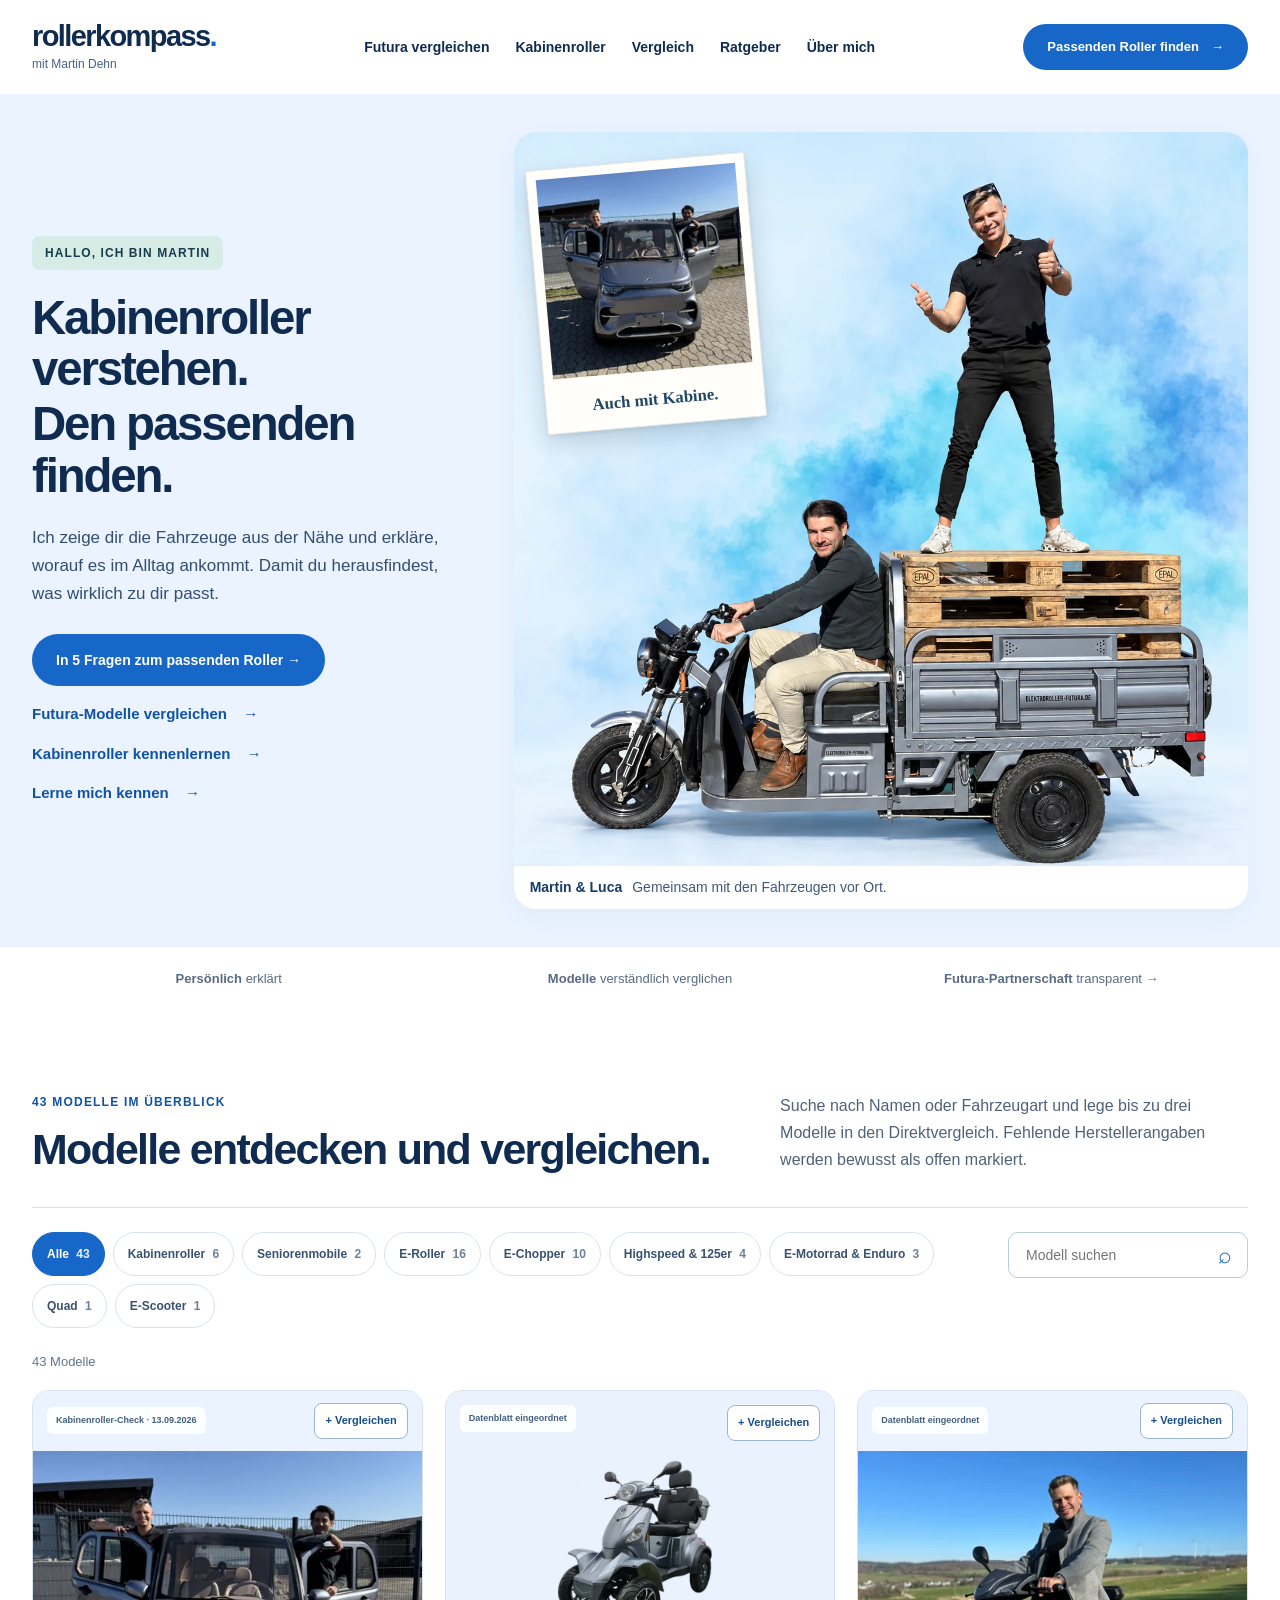
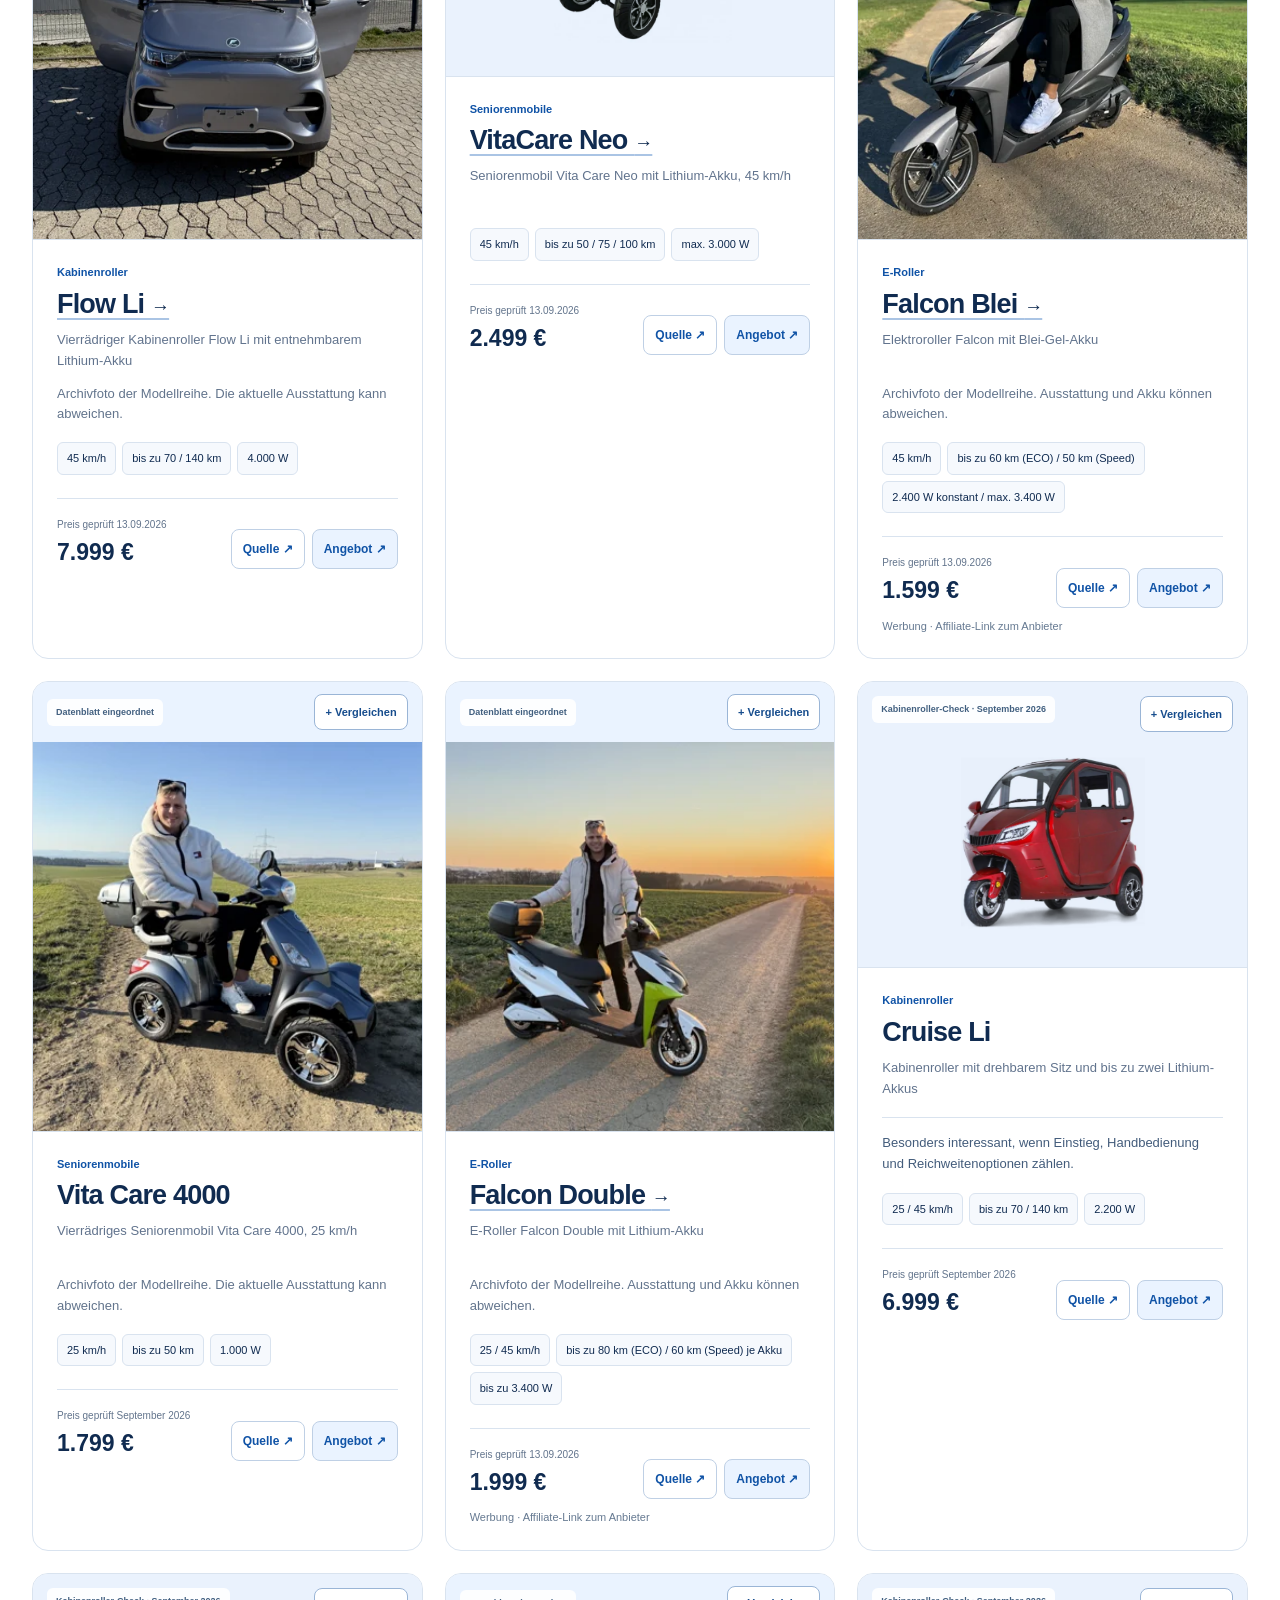
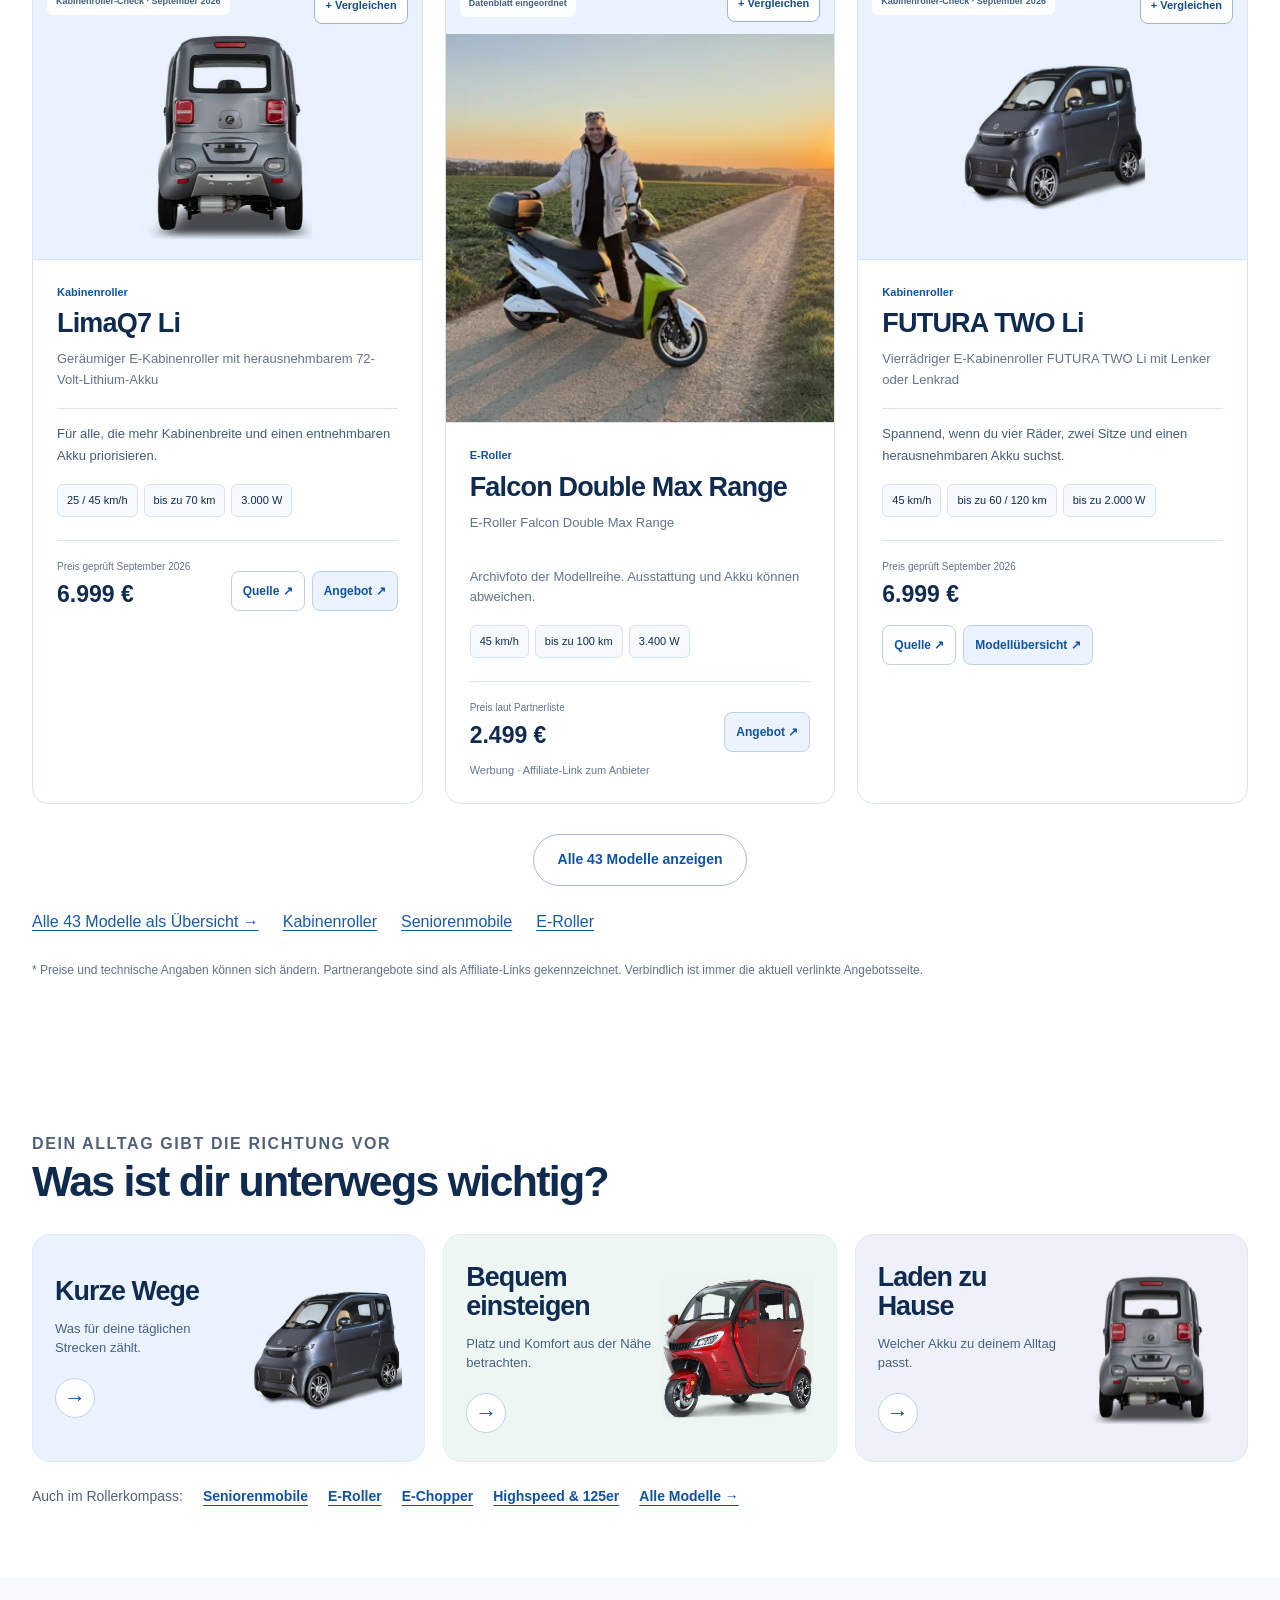
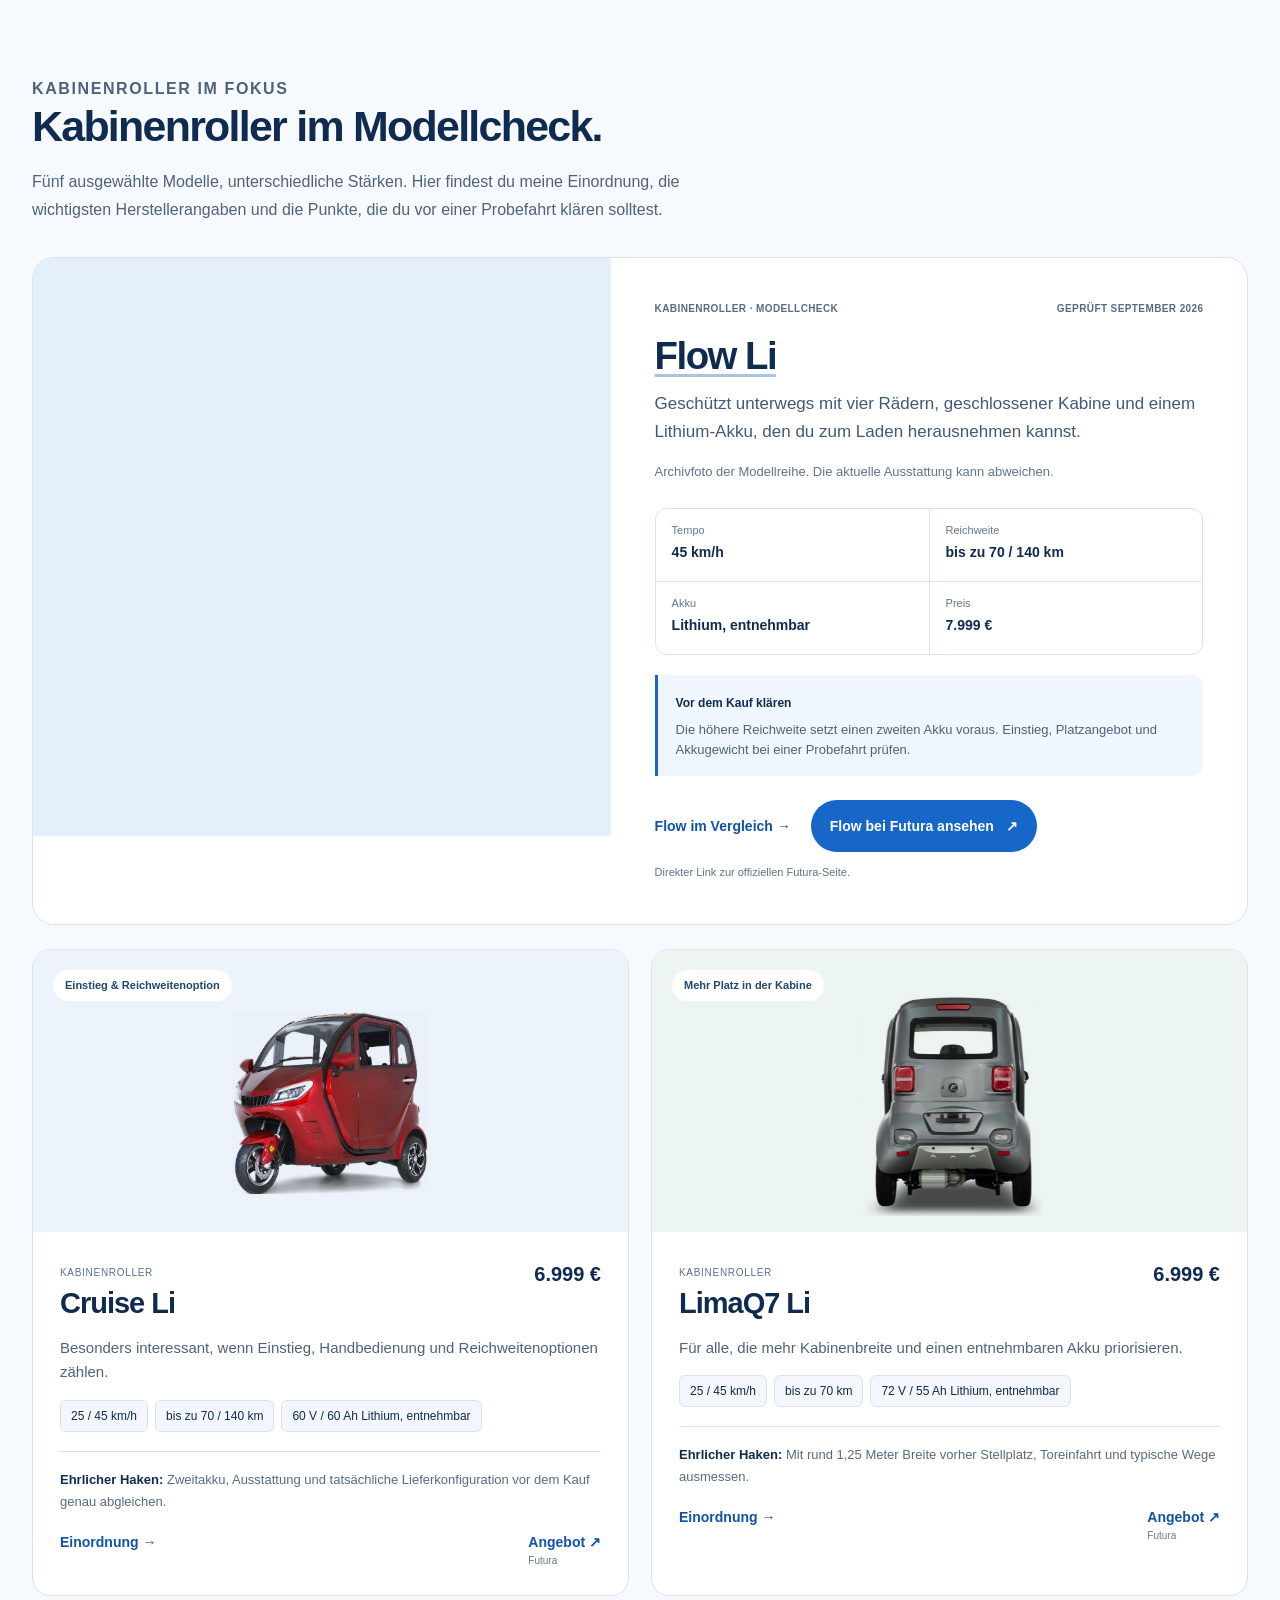
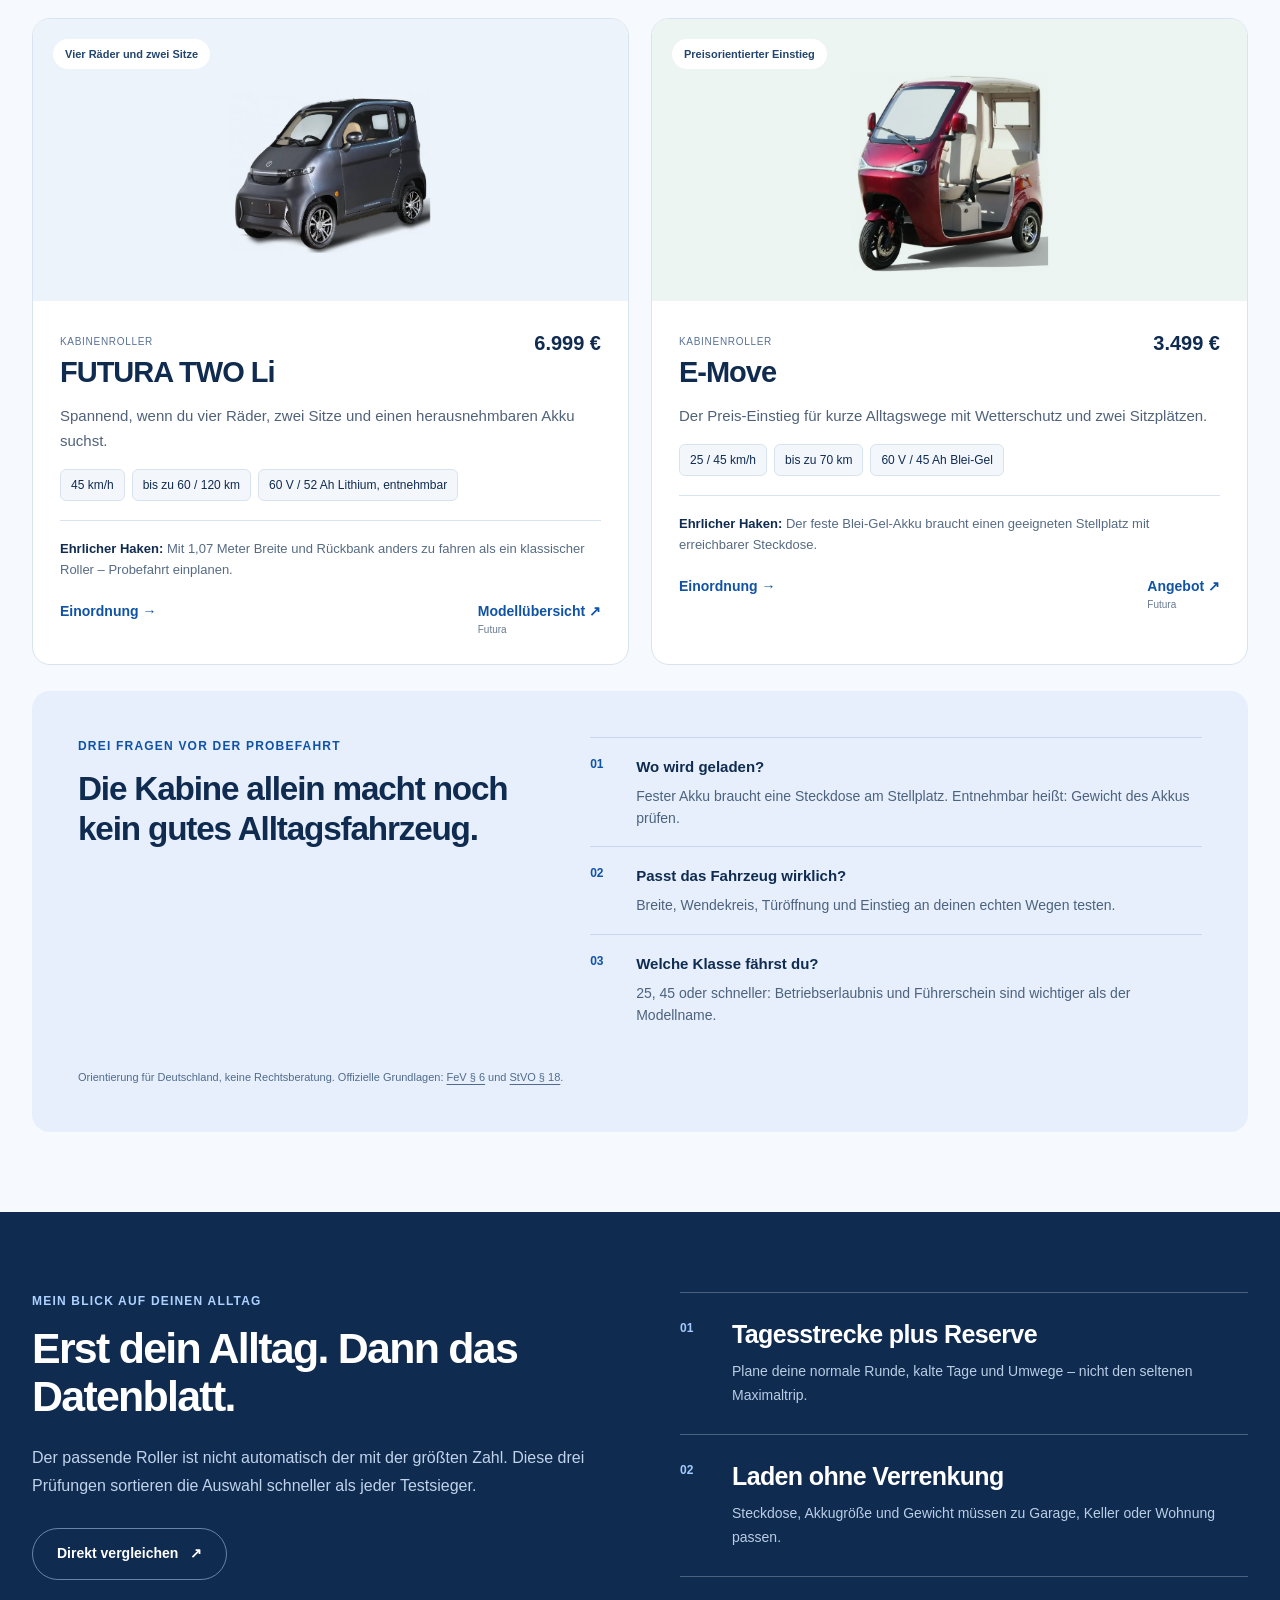
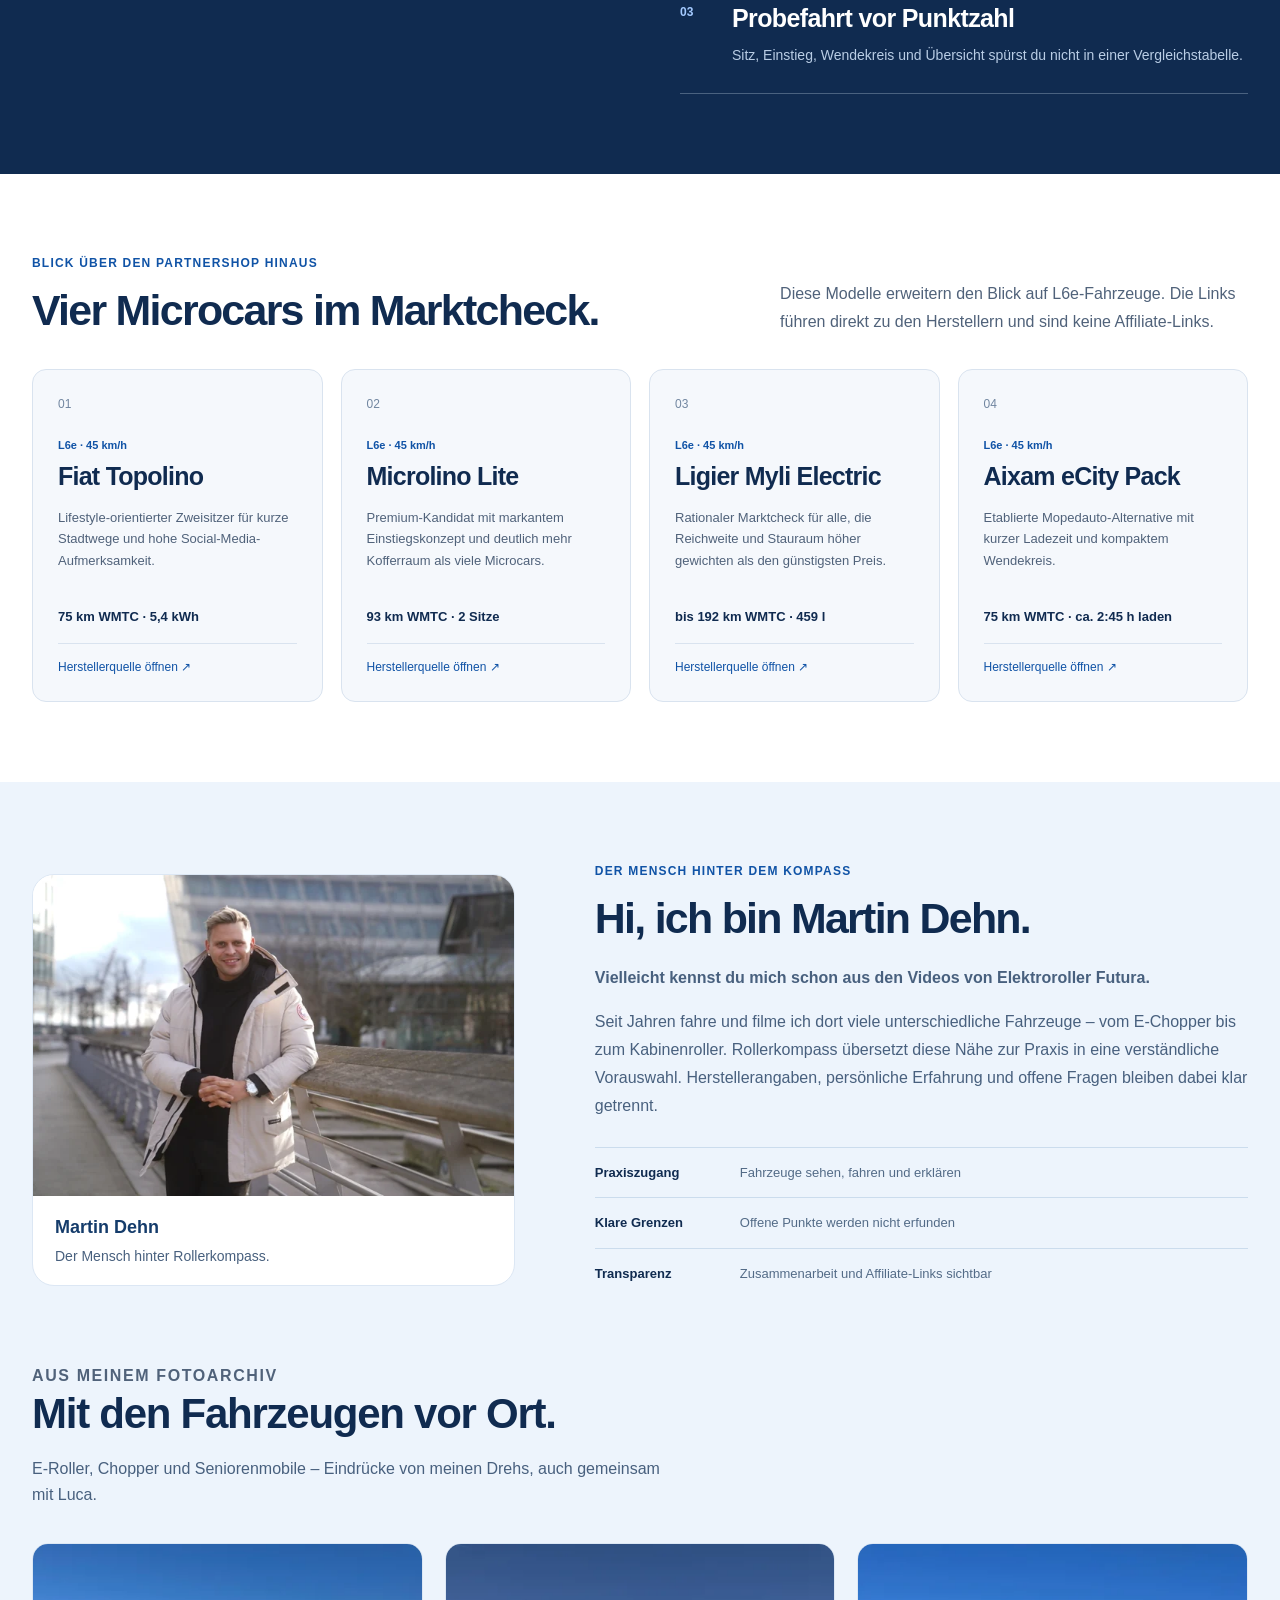
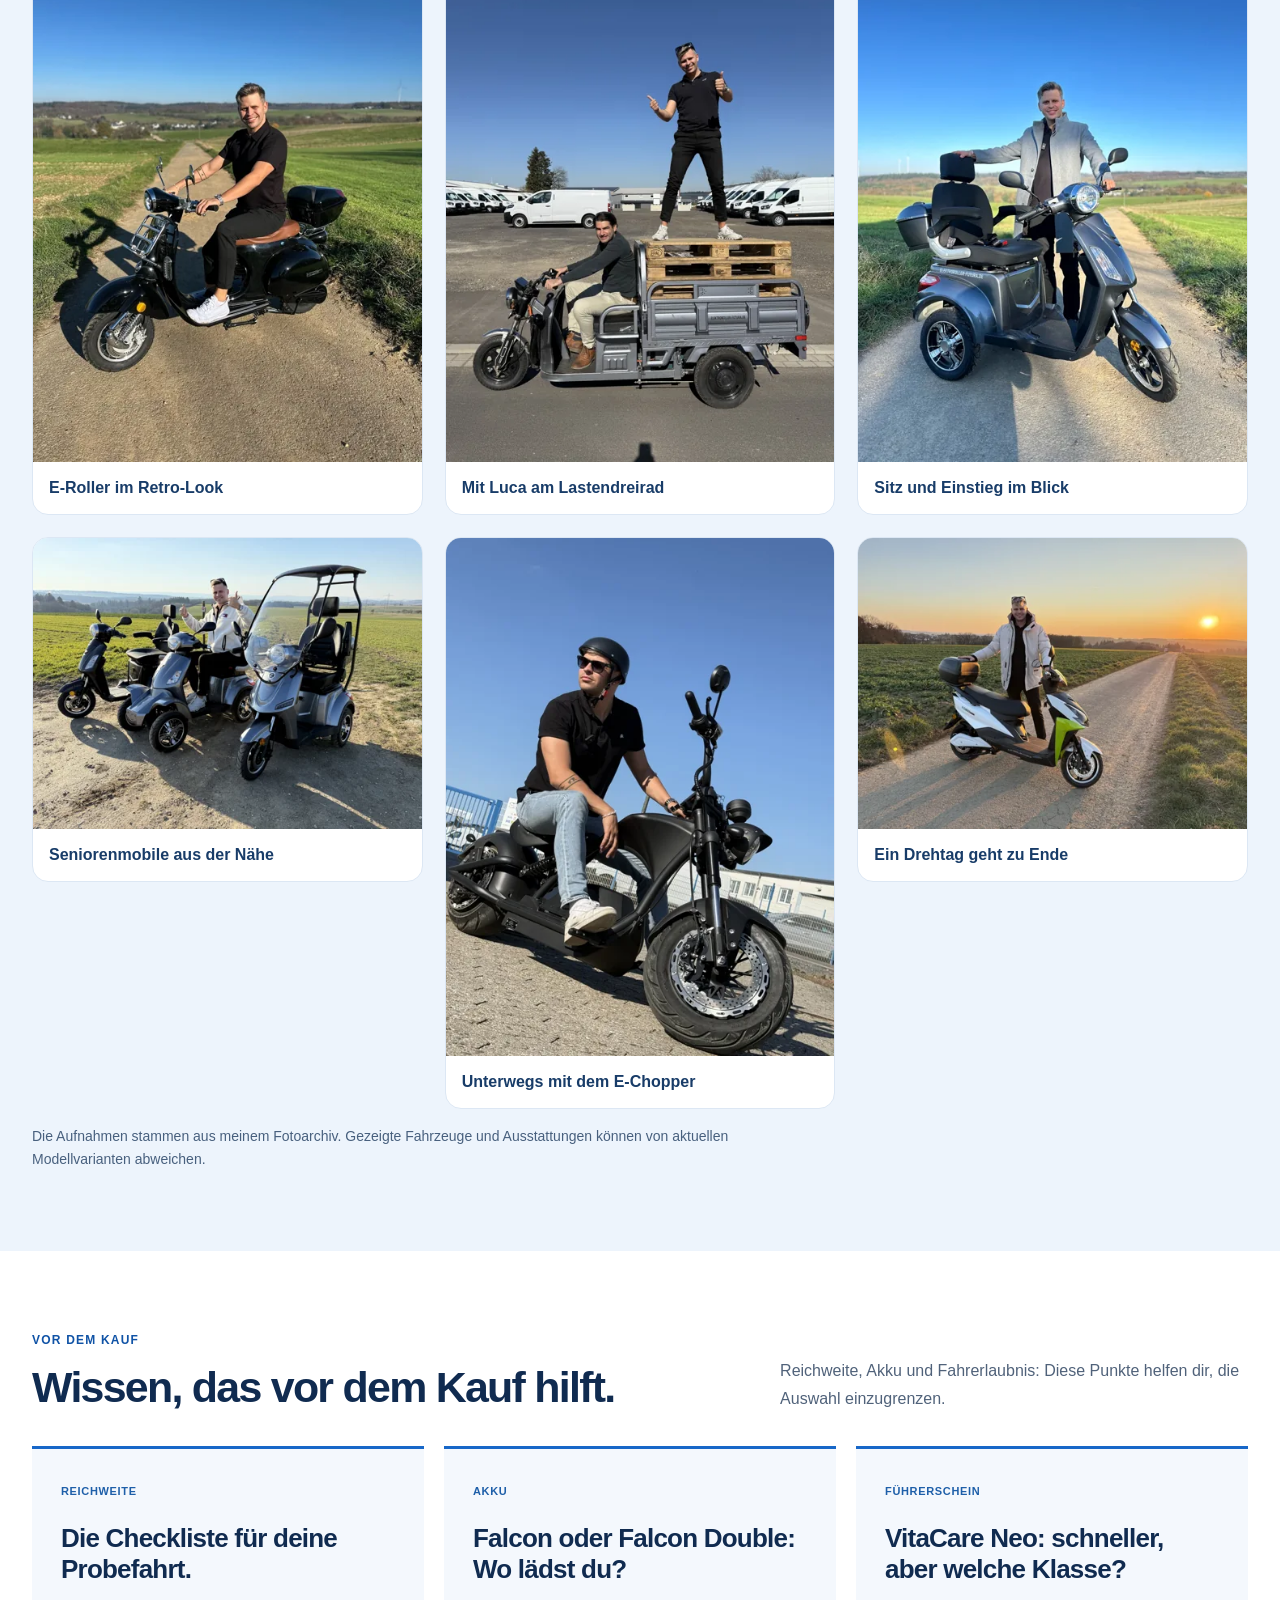
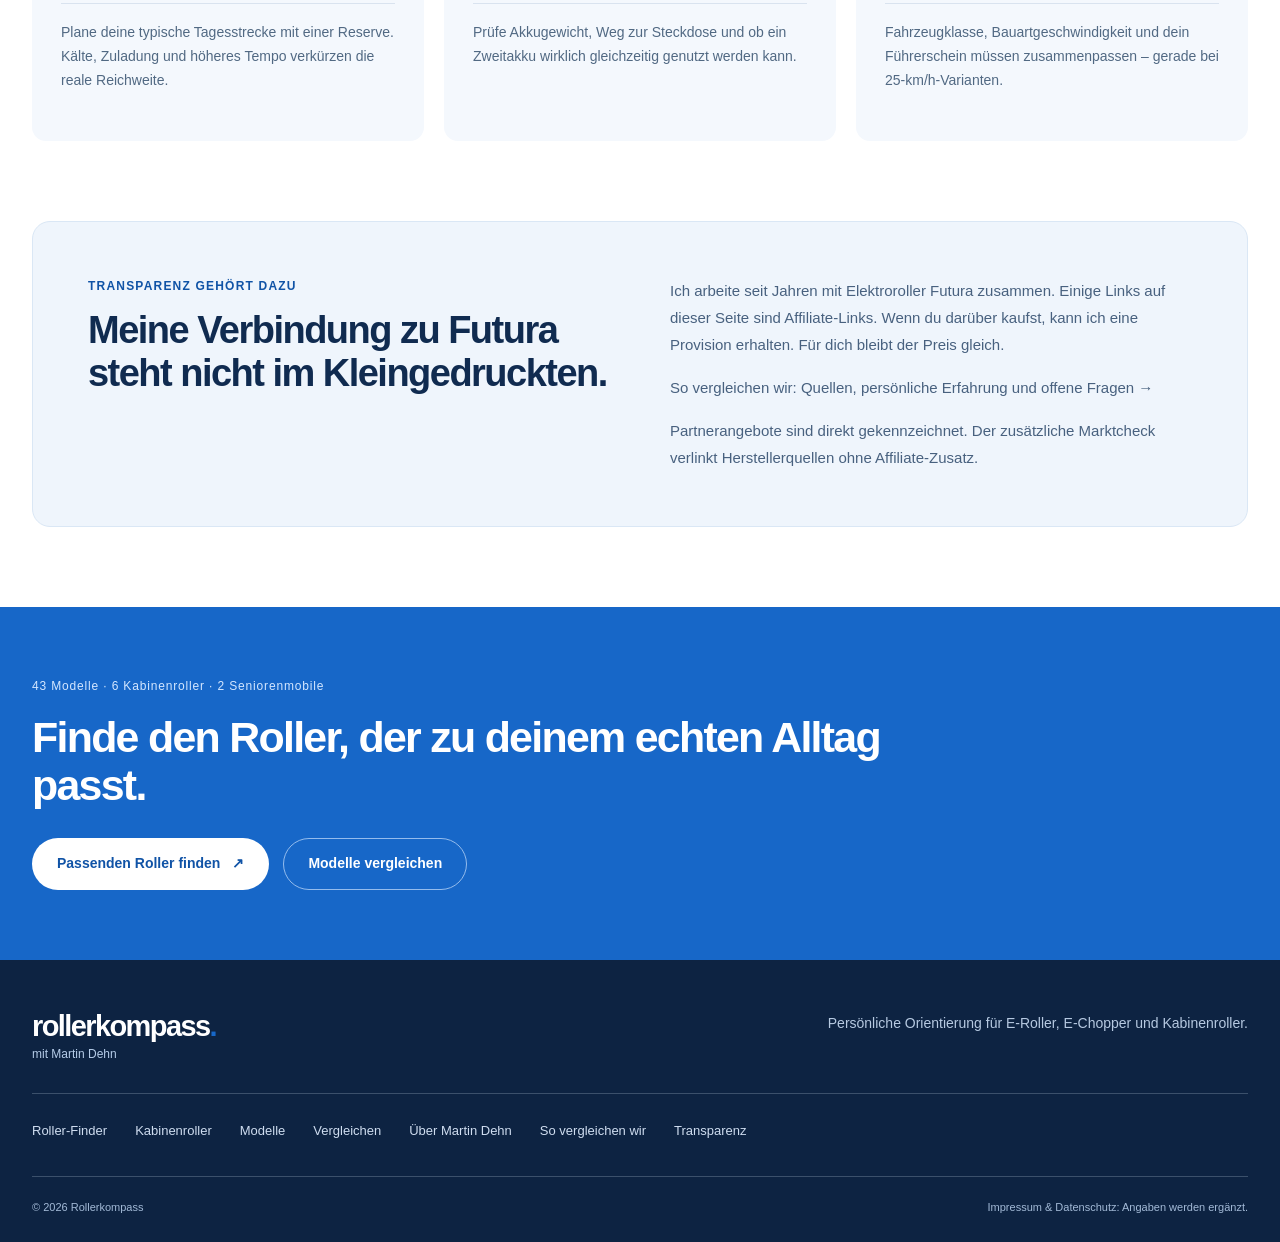
==== index.html @ f088e962 "Link Roller Finder in index.html" ====
<!doctype html>
<html lang="de">
<head>
  <meta charset="utf-8">
  <meta name="google-site-verification" content="rKGMPGAr-FdIEH6M90RZ-zCUoYi4YBMc-m0boxOntDI">
  <meta name="viewport" content="width=device-width, initial-scale=1">
  <title>Kabinenroller &amp; E-Roller vergleichen | Martin Dehn</title>
  <meta name="description" content="Kabinenroller, E-Roller und Seniorenmobile vergleichen: Flow, VitaCare Neo, Falcon und weitere Modelle. Mit Originalfotos und Kaufhilfen von Martin Dehn.">
  <meta name="robots" content="index,follow,max-image-preview:large,max-snippet:-1,max-video-preview:-1">
  <link rel="canonical" href="https://rollerkompass.de/">
  <meta property="og:type" content="website">
  <meta property="og:locale" content="de_DE">
  <meta property="og:site_name" content="Rollerkompass">
  <meta property="og:title" content="Kabinenroller &amp; E-Roller vergleichen | Martin Dehn">
  <meta property="og:description" content="43 E-Roller, E-Chopper, Kabinenroller und Seniorenmobile nach Reichweite, Akku, Führerschein und Preis vergleichen – ehrlich und transparent eingeordnet.">
  <meta property="og:url" content="https://rollerkompass.de/">
  <meta property="og:image" content="https://rollerkompass.de/assets/martin-luca-hero-blau-1254.webp">
  <meta property="og:image:width" content="1254">
  <meta property="og:image:height" content="1254">
  <meta property="og:image:alt" content="Martin steht auf der Ladefläche eines Lastendreirads, Luca sitzt am Lenker – vor blau-türkisem Hintergrund.">
  <meta name="twitter:card" content="summary_large_image">
  <meta name="twitter:title" content="Kabinenroller &amp; E-Roller vergleichen | Martin Dehn">
  <meta name="twitter:description" content="43 E-Roller, E-Chopper, Kabinenroller und Seniorenmobile nach Reichweite, Akku, Führerschein und Preis vergleichen.">
  <meta name="twitter:image" content="https://rollerkompass.de/assets/martin-luca-hero-blau-1254.webp">
  <link rel="stylesheet" href="styles.css?v=ui-20260916">
  <script type="application/ld+json">{"@context":"https://schema.org","@graph":[{"@type":"WebSite","@id":"https://rollerkompass.de/#website","name":"Rollerkompass","alternateName":"Rollerkompass mit Martin Dehn","url":"https://rollerkompass.de/","inLanguage":"de-DE","publisher":{"@id":"https://rollerkompass.de/#organization"}},{"@type":"Organization","@id":"https://rollerkompass.de/#organization","name":"Rollerkompass","url":"https://rollerkompass.de/","founder":{"@id":"https://rollerkompass.de/ueber-martin-dehn/#person"}},{"@type":"Person","@id":"https://rollerkompass.de/ueber-martin-dehn/#person","name":"Martin Dehn","url":"https://rollerkompass.de/ueber-martin-dehn/","image":"https://rollerkompass.de/assets/martin-portrait-1280.webp","sameAs":["https://martindehn.de/"]},{"@type":"WebPage","@id":"https://rollerkompass.de/#page","url":"https://rollerkompass.de/","name":"Kabinenroller und E-Roller vergleichen","primaryImageOfPage":"https://rollerkompass.de/assets/martin-luca-hero-blau-1254.webp","isPartOf":{"@id":"https://rollerkompass.de/#website"},"dateModified":"2026-09-13","inLanguage":"de-DE"}]}</script>
</head>
<body>
<a class="skip-link" href="#inhalt">Zum Inhalt springen</a>
<main id="inhalt">
<header class="hero" id="start">
<nav class="nav shell" aria-label="Hauptnavigation">
<a class="brand" href="#start" aria-label="Rollerkompass Startseite"><span class="brand-word">rollerkompass<span>.</span></span><small>mit Martin Dehn</small></a>
<div class="nav-links"><a href="/elektroroller-futura/">Futura vergleichen</a><a href="/kabinenroller/">Kabinenroller</a><a href="/modelle/">Vergleich</a><a href="/ratgeber/probefahrt-checkliste/">Ratgeber</a><a href="/ueber-martin-dehn/">Über mich</a>
</div>
<a class="nav-cta" href="/roller-finder/">Passenden Roller finden <span aria-hidden="true">→</span></a>
<details class="mobile-nav"><summary>Menü <span aria-hidden="true">☰</span></summary>
<div><a href="/roller-finder/">Passenden Roller finden</a><a href="/elektroroller-futura/">Futura vergleichen</a><a href="/kabinenroller/">Kabinenroller</a><a href="/seniorenmobile/">Seniorenmobile</a><a href="/e-roller/">E-Roller</a><a href="/modelle/">Modelle vergleichen</a><a href="/ratgeber/probefahrt-checkliste/">Ratgeber</a><a href="/ueber-martin-dehn/">Über mich</a><a href="/so-vergleichen-wir/">Transparenz</a>
</div></details>
</nav>
<div class="hero-surface">
<div class="hero-grid shell">
<div class="hero-copy">
<p class="hello-label">Hallo, ich bin Martin</p>
<h1>Kabinenroller verstehen.<span>Den passenden finden.</span></h1>
<p class="hero-intro">Ich zeige dir die Fahrzeuge aus der Nähe und erkläre, worauf es im Alltag ankommt. Damit du herausfindest, was wirklich zu dir passt.</p>
<div class="hero-actions"><a class="button button-primary" href="/roller-finder/">In 5 Fragen zum passenden Roller →</a><a class="hero-about" href="/elektroroller-futura/">Futura-Modelle vergleichen <span aria-hidden="true">→</span></a><a class="hero-about" href="#kabinenroller">Kabinenroller kennenlernen <span aria-hidden="true">→</span></a><a class="hero-about" href="#martin">Lerne mich kennen <span aria-hidden="true">→</span></a>
</div>
</div>
<figure class="hero-photo">
<div class="hero-photo-stage">
<img class="hero-photo-main" src="assets/martin-luca-hero-blau-1254.webp" srcset="assets/martin-luca-hero-blau-720.webp 720w, assets/martin-luca-hero-blau-1254.webp 1254w" sizes="(max-width: 900px) calc(100vw - 40px), 58vw" width="1254" height="1254" fetchpriority="high" alt="Martin auf der Ladefläche und Luca am Lenker eines Lastendreirads, vor einem gestalteten blau-türkisen Hintergrund.">
<figure class="hero-photo-inset">
<img src="assets/martin-luca-kabinenroller-480.webp" srcset="assets/martin-luca-kabinenroller-240.webp 240w, assets/martin-luca-kabinenroller-480.webp 480w, assets/martin-luca-kabinenroller-720.webp 720w" sizes="(max-width: 540px) 29vw, (max-width: 900px) 28vw, 225px" width="720" height="960" decoding="async" alt="Martin und Luca an den geöffneten Türen eines silbernen Futura-Kabinenrollers.">
<figcaption>Auch mit Kabine.</figcaption>
</figure>
</div>
<figcaption><strong>Martin &amp; Luca</strong><span>Gemeinsam mit den Fahrzeugen vor Ort.</span></figcaption>
</figure>
</div>
</div>
<div class="trust-strip shell" aria-label="So arbeitet Rollerkompass"><span><strong>Persönlich</strong> erklärt</span><span><strong>Modelle</strong> verständlich verglichen</span><a href="#transparenz"><strong>Futura-Partnerschaft</strong> transparent →</a>
</div>
</header>
<section class="section models-section" id="modelle">
<div class="shell">
<div class="section-heading split-heading models-heading">
<div>
<p class="eyebrow">43 MODELLE IM ÜBERBLICK</p>
<h2>Modelle entdecken und vergleichen.</h2>
</div>
<p>Suche nach Namen oder Fahrzeugart und lege bis zu drei Modelle in den Direktvergleich. Fehlende Herstellerangaben werden bewusst als offen markiert.</p>
</div>
<div class="explorer">
      <div class="explorer-toolbar">
        <div class="category-tabs" aria-label="Modelle nach Kategorie filtern">
          <button class="category-tab active" data-category="Alle" aria-pressed="true" type="button">Alle <span>43</span></button><button class="category-tab" data-category="Kabinenroller" aria-pressed="false" type="button">Kabinenroller <span>6</span></button><button class="category-tab" data-category="Seniorenmobile" aria-pressed="false" type="button">Seniorenmobile <span>2</span></button><button class="category-tab" data-category="E-Roller" aria-pressed="false" type="button">E-Roller <span>16</span></button><button class="category-tab" data-category="E-Chopper" aria-pressed="false" type="button">E-Chopper <span>10</span></button><button class="category-tab" data-category="Highspeed &amp; 125er" aria-pressed="false" type="button">Highspeed &amp; 125er <span>4</span></button><button class="category-tab" data-category="E-Motorrad &amp; Enduro" aria-pressed="false" type="button">E-Motorrad &amp; Enduro <span>3</span></button><button class="category-tab" data-category="Quad" aria-pressed="false" type="button">Quad <span>1</span></button><button class="category-tab" data-category="E-Scooter" aria-pressed="false" type="button">E-Scooter <span>1</span></button>
        </div>
        <label class="model-search">
          <span class="sr-only">Modelle durchsuchen</span>
          <input placeholder="Modell suchen" type="search" value="">
          <span aria-hidden="true">⌕</span>
        </label>
      </div>
      <p class="explorer-result" role="status" aria-live="polite">43 Modelle</p>
      <div class="product-grid">
      <article class="product-card" id="modell-flow-li">
        <div class="product-visual accent-cabin product-visual-personal">
          <div class="product-badges">
            <span>Kabinenroller-Check · 13.09.2026</span>
            <button aria-pressed="false" class="compare-toggle" data-compare="flow-li" type="button">
              + Vergleichen
            </button>
          </div>
          <img class="product-personal-image" alt="Martin und Luca an den geöffneten Türen eines silbernen Flow-Kabinenrollers." loading="lazy" decoding="async" src="/assets/produkt-flow-960.webp" srcset="/assets/produkt-flow-480.webp 480w, /assets/produkt-flow-960.webp 960w" sizes="(max-width: 560px) calc(100vw - 32px), (max-width: 620px) calc(100vw - 40px), (max-width: 900px) calc((100vw - 62px) / 2), (max-width: 1100px) calc((100vw - 86px) / 2), 425px" width="4284" height="5712">
        </div>
        <div class="product-body">
          <p class="product-category">Kabinenroller</p>
          <h3><a class="model-detail-link" href="/kabinenroller/flow-li/">Flow Li <span aria-hidden="true">→</span></a></h3>
          <p class="product-fullname">Vierrädriger Kabinenroller Flow Li mit entnehmbarem Lithium-Akku</p>
          <p class="product-photo-note">Archivfoto der Modellreihe. Die aktuelle Ausstattung kann abweichen.</p>


          <div class="quick-specs"><span>45 km/h</span><span>bis zu 70 / 140 km</span><span>4.000 W</span></div>
          <div class="product-footer">
            <div>
              <small>Preis geprüft 13.09.2026</small>
              <strong>7.999 €</strong>
            </div>
            <div class="product-actions">
              <a data-rk-model="flow-li" data-rk-kind="source" class="round-action" href="https://elektroroller-futura.de/shop/elektromobilitaet-fuer-senioren/elektro-kabinenroller-flow" target="_blank" rel="noopener noreferrer">Quelle ↗</a>
              <a data-rk-model="flow-li" data-rk-kind="offer" class="round-action round-action-dark" href="https://elektroroller-futura.de/shop/elektromobilitaet-fuer-senioren/elektro-kabinenroller-flow" target="_blank" rel="noopener noreferrer" aria-label="Angebot für Flow Li bei Futura ansehen">Angebot ↗</a>
            </div>
          </div>

        </div>
      </article>
      <article class="product-card" id="modell-vita-care-neo">
        <div class="product-visual accent-blue">
          <div class="product-badges">
            <span>Datenblatt eingeordnet</span>
            <button aria-pressed="false" class="compare-toggle" data-compare="vita-care-neo" type="button">
              + Vergleichen
            </button>
          </div>
          <img alt="VitaCare Neo – Herstellerfoto" loading="lazy" decoding="async" src="/assets/futura-vitacare-neo-960.webp" srcset="/assets/futura-vitacare-neo-480.webp 480w, /assets/futura-vitacare-neo-960.webp 960w" sizes="(max-width: 620px) calc(100vw - 72px), 385px" width="960" height="1097">
        </div>
        <div class="product-body">
          <p class="product-category">Seniorenmobile</p>
          <h3><a class="model-detail-link" href="/seniorenmobile/vita-care-neo/">VitaCare Neo <span aria-hidden="true">→</span></a></h3>
          <p class="product-fullname">Seniorenmobil Vita Care Neo mit Lithium-Akku, 45 km/h</p>



          <div class="quick-specs"><span>45 km/h</span><span>bis zu 50 / 75 / 100 km</span><span>max. 3.000 W</span></div>
          <div class="product-footer">
            <div>
              <small>Preis geprüft 13.09.2026</small>
              <strong>2.499 €</strong>
            </div>
            <div class="product-actions">
              <a data-rk-model="vita-care-neo" data-rk-kind="source" class="round-action" href="https://elektroroller-futura.de/shop/elektromobilitaet-fuer-senioren/vita-care-neo" target="_blank" rel="noopener noreferrer">Quelle ↗</a>
              <a data-rk-model="vita-care-neo" data-rk-kind="offer" class="round-action round-action-dark" href="https://elektroroller-futura.de/shop/elektromobilitaet-fuer-senioren/vita-care-neo" target="_blank" rel="noopener noreferrer" aria-label="Angebot für VitaCare Neo bei Futura ansehen">Angebot ↗</a>
            </div>
          </div>

        </div>
      </article>
      <article class="product-card" id="modell-falcon-blei">
        <div class="product-visual accent-blue product-visual-personal">
          <div class="product-badges">
            <span>Datenblatt eingeordnet</span>
            <button aria-pressed="false" class="compare-toggle" data-compare="falcon-blei" type="button">
              + Vergleichen
            </button>
          </div>
          <img class="product-personal-image" alt="Martin sitzt im grauen Mantel auf einem Falcon." loading="lazy" decoding="async" src="/assets/produkt-falcon-960.webp" srcset="/assets/produkt-falcon-480.webp 480w, /assets/produkt-falcon-960.webp 960w" sizes="(max-width: 560px) calc(100vw - 32px), (max-width: 620px) calc(100vw - 40px), (max-width: 900px) calc((100vw - 62px) / 2), (max-width: 1100px) calc((100vw - 86px) / 2), 425px" width="960" height="1280">
        </div>
        <div class="product-body">
          <p class="product-category">E-Roller</p>
          <h3><a class="model-detail-link" href="/e-roller/falcon/">Falcon Blei <span aria-hidden="true">→</span></a></h3>
          <p class="product-fullname">Elektroroller Falcon mit Blei-Gel-Akku</p>
          <p class="product-photo-note">Archivfoto der Modellreihe. Ausstattung und Akku können abweichen.</p>


          <div class="quick-specs"><span>45 km/h</span><span>bis zu 60 km (ECO) / 50 km (Speed)</span><span>2.400 W konstant / max. 3.400 W</span></div>
          <div class="product-footer">
            <div>
              <small>Preis geprüft 13.09.2026</small>
              <strong>1.599 €</strong>
            </div>
            <div class="product-actions">
              <a data-rk-model="falcon-blei" data-rk-kind="source" class="round-action" href="https://elektroroller-futura.de/shop/elektroroller/e-scooter-kaufen-falcon-2" target="_blank" rel="noopener noreferrer">Quelle ↗</a>
              <a data-rk-model="falcon-blei" data-rk-kind="offer" class="round-action round-action-dark" href="https://elektroroller-futura.de/shop/elektroroller/e-scooter-kaufen-falcon-2?affp=17205#/farbe-schwarz" target="_blank" rel="sponsored nofollow noopener noreferrer" aria-label="Angebot für Falcon Blei bei Futura ansehen (Affiliate-Link)">Angebot ↗</a>
            </div>
          </div>
          <p class="product-affiliate">Werbung · Affiliate-Link zum Anbieter</p>
        </div>
      </article>
      <article class="product-card" id="modell-vita-care-4000">
        <div class="product-visual accent-blue product-visual-personal">
          <div class="product-badges">
            <span>Datenblatt eingeordnet</span>
            <button aria-pressed="false" class="compare-toggle" data-compare="vita-care-4000" type="button">
              + Vergleichen
            </button>
          </div>
          <img class="product-personal-image" alt="Martin sitzt auf einem VitaCare 4000 bei einem Fototermin auf einem Feldweg." loading="lazy" decoding="async" src="/assets/produkt-vitacare-960.webp" srcset="/assets/produkt-vitacare-480.webp 480w, /assets/produkt-vitacare-960.webp 960w" sizes="(max-width: 560px) calc(100vw - 32px), (max-width: 620px) calc(100vw - 40px), (max-width: 900px) calc((100vw - 62px) / 2), (max-width: 1100px) calc((100vw - 86px) / 2), 425px" width="5712" height="4284">
        </div>
        <div class="product-body">
          <p class="product-category">Seniorenmobile</p>
          <h3>Vita Care 4000</h3>
          <p class="product-fullname">Vierrädriges Seniorenmobil Vita Care 4000, 25 km/h</p>
          <p class="product-photo-note">Archivfoto der Modellreihe. Die aktuelle Ausstattung kann abweichen.</p>


          <div class="quick-specs"><span>25 km/h</span><span>bis zu 50 km</span><span>1.000 W</span></div>
          <div class="product-footer">
            <div>
              <small>Preis geprüft September 2026</small>
              <strong>1.799 €</strong>
            </div>
            <div class="product-actions">
              <a data-rk-model="vita-care-4000" data-rk-kind="source" class="round-action" href="https://elektroroller-futura.de/shop/elektromobilitaet-fuer-senioren/vita-care-4000" target="_blank" rel="noopener noreferrer">Quelle ↗</a>
              <a data-rk-model="vita-care-4000" data-rk-kind="offer" class="round-action round-action-dark" href="https://elektroroller-futura.de/shop/elektromobilitaet-fuer-senioren/vita-care-4000" target="_blank" rel="noopener noreferrer" aria-label="Angebot für Vita Care 4000 bei Futura ansehen">Angebot ↗</a>
            </div>
          </div>

        </div>
      </article>
      <article class="product-card" id="modell-falcon-double">
        <div class="product-visual accent-blue product-visual-personal">
          <div class="product-badges">
            <span>Datenblatt eingeordnet</span>
            <button aria-pressed="false" class="compare-toggle" data-compare="falcon-double" type="button">
              + Vergleichen
            </button>
          </div>
          <img class="product-personal-image" alt="Martin mit einem weiß-grünen Falcon Double bei Sonnenuntergang." loading="lazy" decoding="async" src="/assets/produkt-falcon-double-960.webp" srcset="/assets/produkt-falcon-double-480.webp 480w, /assets/produkt-falcon-double-960.webp 960w" sizes="(max-width: 560px) calc(100vw - 32px), (max-width: 620px) calc(100vw - 40px), (max-width: 900px) calc((100vw - 62px) / 2), (max-width: 1100px) calc((100vw - 86px) / 2), 425px" width="5712" height="4284">
        </div>
        <div class="product-body">
          <p class="product-category">E-Roller</p>
          <h3><a class="model-detail-link" href="/e-roller/falcon/">Falcon Double <span aria-hidden="true">→</span></a></h3>
          <p class="product-fullname">E-Roller Falcon Double mit Lithium-Akku</p>
          <p class="product-photo-note">Archivfoto der Modellreihe. Ausstattung und Akku können abweichen.</p>


          <div class="quick-specs"><span>25 / 45 km/h</span><span>bis zu 80 km (ECO) / 60 km (Speed) je Akku</span><span>bis zu 3.400 W</span></div>
          <div class="product-footer">
            <div>
              <small>Preis geprüft 13.09.2026</small>
              <strong>1.999 €</strong>
            </div>
            <div class="product-actions">
              <a data-rk-model="falcon-double" data-rk-kind="source" class="round-action" href="https://elektroroller-futura.de/shop/elektroroller/e-scooter-falcon" target="_blank" rel="noopener noreferrer">Quelle ↗</a>
              <a data-rk-model="falcon-double" data-rk-kind="offer" class="round-action round-action-dark" href="https://elektroroller-futura.de/shop/elektroroller/e-scooter-falcon?affp=17205#/geschwindigkeit_auswahlen-45_km_h/farbe-schwarz/anzahl_lithium_ionen_akkus-1_lithium_akku_80_km_reichweite" target="_blank" rel="sponsored nofollow noopener noreferrer" aria-label="Angebot für Falcon Double bei Futura ansehen (Affiliate-Link)">Angebot ↗</a>
            </div>
          </div>
          <p class="product-affiliate">Werbung · Affiliate-Link zum Anbieter</p>
        </div>
      </article>
      <article class="product-card" id="modell-cruise-li">
        <div class="product-visual accent-cabin">
          <div class="product-badges">
            <span>Kabinenroller-Check · September 2026</span>
            <button aria-pressed="false" class="compare-toggle" data-compare="cruise-li" type="button">
              + Vergleichen
            </button>
          </div>
          <img alt="Cruise Li – Herstellerfoto" loading="lazy" decoding="async" src="/assets/futura-cruise-li.webp" width="568" height="649">
        </div>
        <div class="product-body">
          <p class="product-category">Kabinenroller</p>
          <h3>Cruise Li</h3>
          <p class="product-fullname">Kabinenroller mit drehbarem Sitz und bis zu zwei Lithium-Akkus</p>


          <p class="product-recommendation">Besonders interessant, wenn Einstieg, Handbedienung und Reichweitenoptionen zählen.</p>
          <div class="quick-specs"><span>25 / 45 km/h</span><span>bis zu 70 / 140 km</span><span>2.200 W</span></div>
          <div class="product-footer">
            <div>
              <small>Preis geprüft September 2026</small>
              <strong>6.999 €</strong>
            </div>
            <div class="product-actions">
              <a data-rk-model="cruise-li" data-rk-kind="source" class="round-action" href="https://elektroroller-futura.de/shop/elektromobilitaet-fuer-senioren/elektro-kabinenroller-cruise-li" target="_blank" rel="noopener noreferrer">Quelle ↗</a>
              <a data-rk-model="cruise-li" data-rk-kind="offer" class="round-action round-action-dark" href="https://elektroroller-futura.de/shop/elektromobilitaet-fuer-senioren/elektro-kabinenroller-cruise-li" target="_blank" rel="noopener noreferrer" aria-label="Angebot für Cruise Li bei Futura ansehen">Angebot ↗</a>
            </div>
          </div>

        </div>
      </article>
      <article class="product-card" id="modell-limaq7-li">
        <div class="product-visual accent-cabin">
          <div class="product-badges">
            <span>Kabinenroller-Check · September 2026</span>
            <button aria-pressed="false" class="compare-toggle" data-compare="limaq7-li" type="button">
              + Vergleichen
            </button>
          </div>
          <img alt="LimaQ7 Li – Herstellerfoto" loading="lazy" decoding="async" src="/assets/futura-limaq7-li.webp" width="800" height="800">
        </div>
        <div class="product-body">
          <p class="product-category">Kabinenroller</p>
          <h3>LimaQ7 Li</h3>
          <p class="product-fullname">Geräumiger E-Kabinenroller mit herausnehmbarem 72-Volt-Lithium-Akku</p>


          <p class="product-recommendation">Für alle, die mehr Kabinenbreite und einen entnehmbaren Akku priorisieren.</p>
          <div class="quick-specs"><span>25 / 45 km/h</span><span>bis zu 70 km</span><span>3.000 W</span></div>
          <div class="product-footer">
            <div>
              <small>Preis geprüft September 2026</small>
              <strong>6.999 €</strong>
            </div>
            <div class="product-actions">
              <a data-rk-model="limaq7-li" data-rk-kind="source" class="round-action" href="https://elektroroller-futura.de/shop/elektro-kabinenroller-futura/kabinenroller-limaq7-li-45-kmh-lithium-akku-3000-watt" target="_blank" rel="noopener noreferrer">Quelle ↗</a>
              <a data-rk-model="limaq7-li" data-rk-kind="offer" class="round-action round-action-dark" href="https://elektroroller-futura.de/shop/elektro-kabinenroller-futura/kabinenroller-limaq7-li-45-kmh-lithium-akku-3000-watt" target="_blank" rel="noopener noreferrer" aria-label="Angebot für LimaQ7 Li bei Futura ansehen">Angebot ↗</a>
            </div>
          </div>

        </div>
      </article>
      <article class="product-card" id="modell-falcon-double-max-range">
        <div class="product-visual accent-blue product-visual-personal">
          <div class="product-badges">
            <span>Datenblatt eingeordnet</span>
            <button aria-pressed="false" class="compare-toggle" data-compare="falcon-double-max-range" type="button">
              + Vergleichen
            </button>
          </div>
          <img class="product-personal-image" alt="Martin mit einem Falcon Double aus der gleichen Modellreihe." loading="lazy" decoding="async" src="/assets/produkt-falcon-double-960.webp" srcset="/assets/produkt-falcon-double-480.webp 480w, /assets/produkt-falcon-double-960.webp 960w" sizes="(max-width: 560px) calc(100vw - 32px), (max-width: 620px) calc(100vw - 40px), (max-width: 900px) calc((100vw - 62px) / 2), (max-width: 1100px) calc((100vw - 86px) / 2), 425px" width="5712" height="4284">
        </div>
        <div class="product-body">
          <p class="product-category">E-Roller</p>
          <h3>Falcon Double Max Range</h3>
          <p class="product-fullname">E-Roller Falcon Double Max Range</p>
          <p class="product-photo-note">Archivfoto der Modellreihe. Ausstattung und Akku können abweichen.</p>


          <div class="quick-specs"><span>45 km/h</span><span>bis zu 100 km</span><span>3.400 W</span></div>
          <div class="product-footer">
            <div>
              <small>Preis laut Partnerliste</small>
              <strong>2.499 €</strong>
            </div>
            <div class="product-actions">

              <a data-rk-model="falcon-double-max-range" data-rk-kind="offer" class="round-action round-action-dark" href="https://elektroroller-futura.de/shop/elektroroller/e-scooter-falcon-30ah?affp=17205#/farbe-schwarz/anzahl_lithium_ionen_akkus-1_lithium_akku_100_km_reichweite" target="_blank" rel="sponsored nofollow noopener noreferrer" aria-label="Angebot für Falcon Double Max Range bei Futura ansehen (Affiliate-Link)">Angebot ↗</a>
            </div>
          </div>
          <p class="product-affiliate">Werbung · Affiliate-Link zum Anbieter</p>
        </div>
      </article>
      <article class="product-card" id="modell-futura-two-li">
        <div class="product-visual accent-cabin">
          <div class="product-badges">
            <span>Kabinenroller-Check · September 2026</span>
            <button aria-pressed="false" class="compare-toggle" data-compare="futura-two-li" type="button">
              + Vergleichen
            </button>
          </div>
          <img alt="FUTURA TWO Li – Herstellerfoto" loading="lazy" decoding="async" src="/assets/futura-futura-two-li.webp" width="544" height="620">
        </div>
        <div class="product-body">
          <p class="product-category">Kabinenroller</p>
          <h3>FUTURA TWO Li</h3>
          <p class="product-fullname">Vier­rädriger E-Kabinenroller FUTURA TWO Li mit Lenker oder Lenkrad</p>


          <p class="product-recommendation">Spannend, wenn du vier Räder, zwei Sitze und einen herausnehmbaren Akku suchst.</p>
          <div class="quick-specs"><span>45 km/h</span><span>bis zu 60 / 120 km</span><span>bis zu 2.000 W</span></div>
          <div class="product-footer">
            <div>
              <small>Preis geprüft September 2026</small>
              <strong>6.999 €</strong>
            </div>
            <div class="product-actions">
              <a data-rk-model="futura-two-li" data-rk-kind="source" class="round-action" href="https://elektroroller-futura.de/futura-two-futura-30" target="_blank" rel="noopener noreferrer">Quelle ↗</a>
              <a data-rk-model="futura-two-li" data-rk-kind="offer" class="round-action round-action-dark" href="https://elektroroller-futura.de/futura-two-futura-30" target="_blank" rel="noopener noreferrer" aria-label="Modellübersicht für FUTURA TWO Li bei Futura ansehen">Modellübersicht ↗</a>
            </div>
          </div>

        </div>
      </article></div>

      <button class="show-all" data-show-all type="button">Alle 43 Modelle anzeigen</button>
      </div>
<nav class="browse-pages" aria-label="Modellübersichten"><a href="/modelle/">Alle 43 Modelle als Übersicht →</a><a href="/kabinenroller/">Kabinenroller</a><a href="/seniorenmobile/">Seniorenmobile</a><a href="/e-roller/">E-Roller</a></nav>
<p class="price-note">* Preise und technische Angaben können sich ändern. Partnerangebote sind als Affiliate-Links gekennzeichnet. Verbindlich ist immer die aktuell verlinkte Angebotsseite.</p>
</div>
</section>
<section class="section path-section" id="auswahl">
<div class="shell">
<div class="section-heading">
<p class="eyebrow">Dein Alltag gibt die Richtung vor</p>
<h2>Was ist dir unterwegs wichtig?</h2>
</div>
<div class="path-grid">
<a class="path-card" href="#alltagswege">
<div>
<h3>Kurze Wege</h3>
<p>Was für deine täglichen Strecken zählt.</p><strong aria-hidden="true">→</strong>
</div><img src="assets/futura-futura-two-li.webp" alt="" width="240" height="240" loading="lazy"></a>
<a class="path-card" href="#einstieg">
<div>
<h3>Bequem einsteigen</h3>
<p>Platz und Komfort aus der Nähe betrachten.</p><strong aria-hidden="true">→</strong>
</div><img src="assets/futura-cruise-li.webp" alt="" width="240" height="240" loading="lazy"></a>
<a class="path-card" href="#laden">
<div>
<h3>Laden zu Hause</h3>
<p>Welcher Akku zu deinem Alltag passt.</p><strong aria-hidden="true">→</strong>
</div><img src="assets/futura-limaq7-li.webp" alt="" width="240" height="240" loading="lazy"></a>
</div>
<div class="other-models"><span>Auch im Rollerkompass:</span><a href="#modelle" data-category-link="Seniorenmobile">Seniorenmobile</a><a href="#modelle" data-category-link="E-Roller">E-Roller</a><a href="#modelle" data-category-link="E-Chopper">E-Chopper</a><a href="#modelle" data-category-link="Highspeed &amp; 125er">Highspeed &amp; 125er</a><a href="#modelle" data-category-link="Alle">Alle Modelle →</a>
</div>
</div>
</section>
<section class="section cabin-section" id="kabinenroller">
<div class="shell">
<div class="section-heading cabin-heading">
<p class="eyebrow">KABINENROLLER IM FOKUS</p>
<h2>Kabinenroller im Modellcheck.</h2>
<p>Fünf ausgewählte Modelle, unterschiedliche Stärken. Hier findest du meine Einordnung, die wichtigsten Herstellerangaben und die Punkte, die du vor einer Probefahrt klären solltest.</p>
</div>
<article class="cabin-lead-card">
<div class="cabin-lead-visual cabin-lead-visual-personal">
<img alt="Martin und Luca an den geöffneten Türen eines silbernen Flow-Kabinenrollers." src="assets/produkt-flow-960.webp" srcset="assets/produkt-flow-480.webp 480w, assets/produkt-flow-960.webp 960w" sizes="(max-width: 560px) calc(100vw - 32px), (max-width: 900px) calc(100vw - 40px), 620px" width="4284" height="5712" loading="lazy" decoding="async">
</div>
<div class="cabin-lead-content">
<div class="source-row"><span>KABINENROLLER · MODELLCHECK</span><span>GEPRÜFT SEPTEMBER 2026</span></div>
<h3><a class="model-detail-link" href="/kabinenroller/flow-li/">Flow Li</a></h3>
<p class="lead-verdict">Geschützt unterwegs mit vier Rädern, geschlossener Kabine und einem Lithium-Akku, den du zum Laden herausnehmen kannst.</p>
<p class="product-photo-note">Archivfoto der Modellreihe. Die aktuelle Ausstattung kann abweichen.</p>
<dl class="cabin-spec-grid">
<div><dt>Tempo</dt><dd>45 km/h</dd></div>
<div><dt>Reichweite</dt><dd>bis zu 70 / 140 km</dd></div>
<div><dt>Akku</dt><dd>Lithium, entnehmbar</dd></div>
<div><dt>Preis</dt><dd>7.999 €</dd></div>
</dl>
<div class="honest-note"><strong>Vor dem Kauf klären</strong>
<p>Die höhere Reichweite setzt einen zweiten Akku voraus. Einstieg, Platzangebot und Akkugewicht bei einer Probefahrt prüfen.</p></div>
<div class="card-actions"><a class="text-link" href="/kabinenroller/flow-li/">Flow im Vergleich →</a><a class="button button-primary compact-button" href="https://elektroroller-futura.de/shop/elektromobilitaet-fuer-senioren/elektro-kabinenroller-flow" rel="noopener noreferrer" target="_blank">Flow bei Futura ansehen <span aria-hidden="true">↗</span></a></div>
<small class="affiliate-note">Direkter Link zur offiziellen Futura-Seite.</small>
</div>
</article>
<div class="cabin-picks">
<article class="cabin-pick-card">
<div class="cabin-pick-visual"><span>Einstieg &amp; Reichweitenoption</span><img alt="Cruise Li Kabinenroller" loading="lazy" src="assets/futura-cruise-li.webp"/>
</div>
<div class="cabin-pick-content">
<div class="pick-title-row">
<div><small>KABINENROLLER</small>
<h3>Cruise Li</h3>
</div><strong>6.999 €</strong>
</div>
<p>Besonders interessant, wenn Einstieg, Handbedienung und Reichweitenoptionen zählen.</p>
<ul><li>25 / 45 km/h</li><li>bis zu 70 / 140 km</li><li>60 V / 60 Ah Lithium, entnehmbar</li>
</ul>
<div class="pick-caveat"><strong>Ehrlicher Haken:</strong> Zweitakku, Ausstattung und tatsächliche Lieferkonfiguration vor dem Kauf genau abgleichen.</div>
<div class="pick-links"><a href="#modell-cruise-li" data-model-link="cruise-li">Einordnung →</a><a href="https://elektroroller-futura.de/shop/elektromobilitaet-fuer-senioren/elektro-kabinenroller-cruise-li" rel="noopener noreferrer" target="_blank">Angebot ↗<small>Futura</small></a>
</div>
</div>
</article>
<article class="cabin-pick-card">
<div class="cabin-pick-visual"><span>Mehr Platz in der Kabine</span><img alt="LimaQ7 Li Kabinenroller" loading="lazy" src="assets/futura-limaq7-li.webp"/>
</div>
<div class="cabin-pick-content">
<div class="pick-title-row">
<div><small>KABINENROLLER</small>
<h3>LimaQ7 Li</h3>
</div><strong>6.999 €</strong>
</div>
<p>Für alle, die mehr Kabinenbreite und einen entnehmbaren Akku priorisieren.</p>
<ul><li>25 / 45 km/h</li><li>bis zu 70 km</li><li>72 V / 55 Ah Lithium, entnehmbar</li>
</ul>
<div class="pick-caveat"><strong>Ehrlicher Haken:</strong> Mit rund 1,25 Meter Breite vorher Stellplatz, Toreinfahrt und typische Wege ausmessen.</div>
<div class="pick-links"><a href="#modell-limaq7-li" data-model-link="limaq7-li">Einordnung →</a><a href="https://elektroroller-futura.de/shop/elektro-kabinenroller-futura/kabinenroller-limaq7-li-45-kmh-lithium-akku-3000-watt" rel="noopener noreferrer" target="_blank">Angebot ↗<small>Futura</small></a>
</div>
</div>
</article>
<article class="cabin-pick-card">
<div class="cabin-pick-visual"><span>Vier Räder und zwei Sitze</span><img alt="FUTURA TWO Li – Herstellerfoto" loading="lazy" decoding="async" src="assets/futura-futura-two-li.webp" width="544" height="620"></div>
<div class="cabin-pick-content">
<div class="pick-title-row"><div><small>KABINENROLLER</small><h3>FUTURA TWO Li</h3></div><strong>6.999 €</strong></div>
<p>Spannend, wenn du vier Räder, zwei Sitze und einen herausnehmbaren Akku suchst.</p>
<ul><li>45 km/h</li><li>bis zu 60 / 120 km</li><li>60 V / 52 Ah Lithium, entnehmbar</li></ul>
<div class="pick-caveat"><strong>Ehrlicher Haken:</strong> Mit 1,07 Meter Breite und Rückbank anders zu fahren als ein klassischer Roller – Probefahrt einplanen.</div>
<div class="pick-links"><a href="#modell-futura-two-li" data-model-link="futura-two-li">Einordnung →</a><a href="https://elektroroller-futura.de/futura-two-futura-30" rel="noopener noreferrer" target="_blank">Modellübersicht ↗<small>Futura</small></a></div>
</div>
</article>
<article class="cabin-pick-card">
<div class="cabin-pick-visual"><span>Preisorientierter Einstieg</span>
<img alt="E-Move – Herstellerfoto" loading="lazy" decoding="async" src="assets/futura-e-move.webp" width="568" height="649">
</div>
<div class="cabin-pick-content">
<div class="pick-title-row">
<div><small>KABINENROLLER</small>
<h3>E-Move</h3>
</div><strong>3.499 €</strong>
</div>
<p>Der Preis-Einstieg für kurze Alltagswege mit Wetterschutz und zwei Sitzplätzen.</p>
<ul><li>25 / 45 km/h</li><li>bis zu 70 km</li><li>60 V / 45 Ah Blei-Gel</li>
</ul>
<div class="pick-caveat"><strong>Ehrlicher Haken:</strong> Der feste Blei-Gel-Akku braucht einen geeigneten Stellplatz mit erreichbarer Steckdose.</div>
<div class="pick-links"><a href="#modell-e-move" data-model-link="e-move">Einordnung →</a><a href="https://elektroroller-futura.de/shop/elektromobilitaet-fuer-senioren/elektro-kabinenroller-e-move" rel="noopener noreferrer" target="_blank">Angebot ↗<small>Futura</small></a>
</div>
</div>
</article>
</div>
<div class="cabin-checklist">
<div>
<p class="eyebrow">DREI FRAGEN VOR DER PROBEFAHRT</p>
<h3>Die Kabine allein macht noch kein gutes Alltagsfahrzeug.</h3>
</div>
<ol><li><span>01</span>
<div><strong>Wo wird geladen?</strong>
<p>Fester Akku braucht eine Steckdose am Stellplatz. Entnehmbar heißt: Gewicht des Akkus prüfen.</p>
</div></li><li id="einstieg"><span>02</span>
<div><strong>Passt das Fahrzeug wirklich?</strong>
<p>Breite, Wendekreis, Türöffnung und Einstieg an deinen echten Wegen testen.</p>
</div></li><li><span>03</span>
<div><strong>Welche Klasse fährst du?</strong>
<p>25, 45 oder schneller: Betriebserlaubnis und Führerschein sind wichtiger als der Modellname.</p>
</div></li>
</ol>
<p class="legal-note">Orientierung für Deutschland, keine Rechtsberatung. Offizielle Grundlagen:  <a href="https://www.gesetze-im-internet.de/fev_2010/__6.html" target="_blank" rel="noopener noreferrer">FeV § 6</a> und <a href="https://www.gesetze-im-internet.de/stvo_2013/__18.html" target="_blank" rel="noopener noreferrer">StVO § 18</a>.</p>
</div>
</div>
</section>

<section class="section decision-section" id="vergleich">
<div class="shell decision-shell">
<div class="decision-intro">
<p class="eyebrow eyebrow-light">MEIN BLICK AUF DEINEN ALLTAG</p>
<h2>Erst dein Alltag. Dann das Datenblatt.</h2>
<p>Der passende Roller ist nicht automatisch der mit der größten Zahl. Diese drei Prüfungen sortieren die Auswahl schneller als jeder Testsieger.</p><a class="button button-light-on-dark" href="#modelle">Direkt vergleichen <span aria-hidden="true">↗</span></a>
</div>
<ol class="decision-questions"><li id="alltagswege"><span>01</span>
<div>
<h3>Tagesstrecke plus Reserve</h3>
<p>Plane deine normale Runde, kalte Tage und Umwege – nicht den seltenen Maximaltrip.</p>
</div></li><li><span>02</span>
<div>
<h3>Laden ohne Verrenkung</h3>
<p>Steckdose, Akkugröße und Gewicht müssen zu Garage, Keller oder Wohnung passen.</p>
</div></li><li><span>03</span>
<div>
<h3>Probefahrt vor Punktzahl</h3>
<p>Sitz, Einstieg, Wendekreis und Übersicht spürst du nicht in einer Vergleichstabelle.</p>
</div></li>
</ol>
</div>
</section>
<section class="section market-section" id="marktcheck">
<div class="shell">
<div class="section-heading split-heading">
<div>
<p class="eyebrow">BLICK ÜBER DEN PARTNERSHOP HINAUS</p>
<h2>Vier Microcars im Marktcheck.</h2>
</div>
<p>Diese Modelle erweitern den Blick auf L6e-Fahrzeuge. Die Links führen direkt zu den Herstellern und sind keine Affiliate-Links.</p>
</div>
<div class="market-grid"><a href="https://www.fiat.de/modelle/neue-topolino/technische-daten" target="_blank" rel="noopener noreferrer"><span class="market-index">01</span><small>L6e · 45 km/h</small>
<h3>Fiat Topolino</h3>
<p>Lifestyle-orientierter Zweisitzer für kurze Stadtwege und hohe Social-Media-Aufmerksamkeit.</p><strong>75 km WMTC · 5,4 kWh</strong><em>Herstellerquelle öffnen ↗</em></a><a href="https://configurator.microlino-car.com/en/edition-microlino?id=372577" target="_blank" rel="noopener noreferrer"><span class="market-index">02</span><small>L6e · 45 km/h</small>
<h3>Microlino Lite</h3>
<p>Premium-Kandidat mit markantem Einstiegskonzept und deutlich mehr Kofferraum als viele Microcars.</p><strong>93 km WMTC · 2 Sitze</strong><em>Herstellerquelle öffnen ↗</em></a><a href="https://www.ligier.de/product/neue-myli/" target="_blank" rel="noopener noreferrer"><span class="market-index">03</span><small>L6e · 45 km/h</small>
<h3>Ligier Myli Electric</h3>
<p>Rationaler Marktcheck für alle, die Reichweite und Stauraum höher gewichten als den günstigsten Preis.</p><strong>bis 192 km WMTC · 459 l</strong><em>Herstellerquelle öffnen ↗</em></a><a href="https://aixam.de/fahrzeuge/eaixam/ecity-pack/" target="_blank" rel="noopener noreferrer"><span class="market-index">04</span><small>L6e · 45 km/h</small>
<h3>Aixam eCity Pack</h3>
<p>Etablierte Mopedauto-Alternative mit kurzer Ladezeit und kompaktem Wendekreis.</p><strong>75 km WMTC · ca. 2:45 h laden</strong><em>Herstellerquelle öffnen ↗</em></a>
</div>
</div>
</section>
<section class="section martin-section" id="martin">
<div class="shell martin-grid">
<figure class="martin-portrait martin-portrait-intro">
<img src="assets/martin-portrait-1280.webp" srcset="assets/martin-portrait-640.webp 640w, assets/martin-portrait-1280.webp 1280w" sizes="(max-width: 900px) calc(100vw - 40px), 40vw" width="1616" height="1080" loading="lazy" decoding="async" alt="Martin Dehn lächelt in die Kamera, im hellen Mantel an einer Brüstung.">
<figcaption><strong>Martin Dehn</strong><span>Der Mensch hinter Rollerkompass.</span></figcaption>
</figure>
<div class="martin-copy">
<p class="eyebrow">DER MENSCH HINTER DEM KOMPASS</p>
<h2>Hi, ich bin Martin Dehn.</h2>
<p class="martin-lead">Vielleicht kennst du mich schon aus den Videos von Elektroroller Futura.</p>
<p>Seit Jahren fahre und filme ich dort viele unterschiedliche Fahrzeuge – vom E-Chopper bis zum Kabinenroller. Rollerkompass übersetzt diese Nähe zur Praxis in eine verständliche Vorauswahl. Herstellerangaben, persönliche Erfahrung und offene Fragen bleiben dabei klar getrennt.</p>
<dl class="martin-facts">
<div><dt>Praxiszugang</dt><dd>Fahrzeuge sehen, fahren und erklären</dd>
</div>
<div><dt>Klare Grenzen</dt><dd>Offene Punkte werden nicht erfunden</dd>
</div>
<div><dt>Transparenz</dt><dd>Zusammenarbeit und Affiliate-Links sichtbar</dd>
</div>
</dl>
</div>
</div>
<div class="shell practice-photos">
<div class="section-heading"><p class="eyebrow">AUS MEINEM FOTOARCHIV</p><h3>Mit den Fahrzeugen vor Ort.</h3><p>E-Roller, Chopper und Seniorenmobile – Eindrücke von meinen Drehs, auch gemeinsam mit Luca.</p></div>
<div class="practice-photo-grid">
<figure><img src="assets/martin-retro-roller-960.webp" srcset="assets/martin-retro-roller-480.webp 480w, assets/martin-retro-roller-960.webp 960w" sizes="(max-width: 540px) calc(100vw - 40px), (max-width: 900px) 46vw, 30vw" width="960" height="1280" loading="lazy" decoding="async" alt="Martin auf einem schwarzen Retro-Elektroroller mit brauner Sitzbank."><figcaption>E-Roller im Retro-Look</figcaption></figure>
<figure><img src="assets/martin-seniorenmobile-960.webp" srcset="assets/martin-seniorenmobile-480.webp 480w, assets/martin-seniorenmobile-960.webp 960w" sizes="(max-width: 540px) calc(100vw - 40px), (max-width: 900px) 46vw, 30vw" width="5712" height="4284" loading="lazy" decoding="async" alt="Martin zwischen drei Seniorenmobilen, eines davon mit Dach und Windschutzscheibe."><figcaption>Seniorenmobile aus der Nähe</figcaption></figure>
<figure><img src="assets/martin-luca-lastenroller-960.webp" srcset="assets/martin-luca-lastenroller-480.webp 480w, assets/martin-luca-lastenroller-960.webp 960w" sizes="(max-width: 540px) calc(100vw - 40px), (max-width: 900px) 46vw, 30vw" width="4284" height="5712" loading="lazy" decoding="async" alt="Martin und Luca mit einem elektrischen Lastendreirad bei einem Fototermin."><figcaption>Mit Luca am Lastendreirad</figcaption></figure>
<figure><img src="assets/martin-e-chopper-960.webp" srcset="assets/martin-e-chopper-480.webp 480w, assets/martin-e-chopper-960.webp 960w" sizes="(max-width: 540px) calc(100vw - 40px), (max-width: 900px) 46vw, 30vw" width="3024" height="4032" loading="lazy" decoding="async" alt="Martin sitzt auf einem schwarzen E-Chopper."><figcaption>Unterwegs mit dem E-Chopper</figcaption></figure>
<figure><img src="assets/martin-dreirad-960.webp" srcset="assets/martin-dreirad-480.webp 480w, assets/martin-dreirad-960.webp 960w" sizes="(max-width: 540px) calc(100vw - 40px), (max-width: 900px) 46vw, 30vw" width="960" height="1280" loading="lazy" decoding="async" alt="Martin steht neben einem dreirädrigen Elektromobil mit gepolstertem Sitz."><figcaption>Sitz und Einstieg im Blick</figcaption></figure>
<figure><img src="assets/martin-roller-abend-960.webp" srcset="assets/martin-roller-abend-480.webp 480w, assets/martin-roller-abend-960.webp 960w" sizes="(max-width: 540px) calc(100vw - 40px), (max-width: 900px) 46vw, 30vw" width="5712" height="4284" loading="lazy" decoding="async" alt="Martin mit einem weiß-grünen Elektroroller bei Sonnenuntergang."><figcaption>Ein Drehtag geht zu Ende</figcaption></figure>
</div><p class="photo-archive-note">Die Aufnahmen stammen aus meinem Fotoarchiv. Gezeigte Fahrzeuge und Ausstattungen können von aktuellen Modellvarianten abweichen.</p>
</div>
</section>
<section class="section guide-section" id="ratgeber">
<div class="shell">
<div class="section-heading split-heading">
<div>
<p class="eyebrow">VOR DEM KAUF</p>
<h2>Wissen, das vor dem Kauf hilft.</h2>
</div>
<p>Reichweite, Akku und Fahrerlaubnis: Diese Punkte helfen dir, die Auswahl einzugrenzen.</p>
</div>
<div class="guide-grid">
<article><span>REICHWEITE</span>
<h3><a href="/ratgeber/probefahrt-checkliste/">Die Checkliste für deine Probefahrt.</a></h3>
<p>Plane deine typische Tagesstrecke mit einer Reserve. Kälte, Zuladung und höheres Tempo verkürzen die reale Reichweite.</p>
</article>
<article id="laden"><span>AKKU</span>
<h3><a href="/e-roller/falcon/">Falcon oder Falcon Double: Wo lädst du?</a></h3>
<p>Prüfe Akkugewicht, Weg zur Steckdose und ob ein Zweitakku wirklich gleichzeitig genutzt werden kann.</p>
</article>
<article><span>FÜHRERSCHEIN</span>
<h3><a href="/seniorenmobile/vita-care-neo/">VitaCare Neo: schneller, aber welche Klasse?</a></h3>
<p>Fahrzeugklasse, Bauartgeschwindigkeit und dein Führerschein müssen zusammenpassen – gerade bei 25-km/h-Varianten.</p>
</article>
</div>
</div>
</section>
<section class="section transparency-section" id="transparenz">
<div class="shell transparency-card">
<div>
<p class="eyebrow eyebrow-light">TRANSPARENZ GEHÖRT DAZU</p>
<h2>Meine Verbindung zu Futura steht nicht im Kleingedruckten.</h2>
</div>
<div>
<p>Ich arbeite seit Jahren mit Elektroroller Futura zusammen. Einige Links auf dieser Seite sind Affiliate-Links. Wenn du darüber kaufst, kann ich eine Provision erhalten. Für dich bleibt der Preis gleich.</p>
<p><a href="/so-vergleichen-wir/">So vergleichen wir: Quellen, persönliche Erfahrung und offene Fragen →</a></p>
<p>Partnerangebote sind direkt gekennzeichnet. Der zusätzliche Marktcheck verlinkt Herstellerquellen ohne Affiliate-Zusatz.</p>
</div>
</div>
</section>
<section class="final-cta">
<div class="shell final-cta-inner">
<p>43 Modelle · 6 Kabinenroller · 2 Seniorenmobile</p>
<h2>Finde den Roller, der zu deinem echten Alltag passt.</h2>
<div><a class="button button-dark" href="/roller-finder/">Passenden Roller finden <span aria-hidden="true">↗</span></a><a class="button button-cream" href="#modelle">Modelle vergleichen</a>
</div>
</div>
</section>
<footer class="footer">
<div class="shell footer-main"><a class="brand footer-brand" href="#start"><span class="brand-word">rollerkompass<span>.</span></span><small>mit Martin Dehn</small></a>
<p>Persönliche Orientierung für E-Roller, E-Chopper und Kabinenroller.</p>
<div class="footer-links"><a href="/roller-finder/">Roller-Finder</a><a href="#kabinenroller">Kabinenroller</a><a href="#modelle">Modelle</a><a href="#vergleich">Vergleichen</a><a href="/ueber-martin-dehn/">Über Martin Dehn</a><a href="/so-vergleichen-wir/">So vergleichen wir</a><a href="#transparenz">Transparenz</a>
</div>
</div>
<div class="shell footer-bottom"><span>© 2026 Rollerkompass</span><span>Impressum &amp; Datenschutz: Angaben werden ergänzt.</span>
</div>
</footer>
</main>
<noscript>
<p class="noscript-note">Bitte aktiviere JavaScript, um Modelle zu filtern und zu vergleichen.</p></noscript>
<script src="products.js?v=ui-20260916"></script>
<script src="app.js?v=ui-20260916"></script>
<script defer src="/click-tracking.js?v=futura-20260915"></script>
</body>
</html>
---- styles.css ----
/* Rollerkompass — Design 3: persönliche Fahrzeugredaktion. */
* { box-sizing: border-box; }
html { scroll-behavior: smooth; }
body { margin: 0; background: #fff; color: #102b50; -webkit-font-smoothing: antialiased; }
a { color: inherit; text-decoration: none; }
button, input { font: inherit; }
button { color: inherit; cursor: pointer; }
img { max-width: 100%; }
h1, h2, h3, h4, p { overflow-wrap: break-word; }
h1, h2, h3, h4 { margin: 0; }
p { margin: 0 0 16px; }
::selection { background: #1767c8; color: #fff; }
:where(a, button, input, summary):focus-visible { outline: 3px solid #1767c8; outline-offset: 4px; }
.sr-only { position: absolute; width: 1px; height: 1px; padding: 0; margin: -1px; overflow: hidden; clip: rect(0,0,0,0); white-space: nowrap; border: 0; }
.button, .nav-cta, .round-action, .show-all { display: inline-flex; align-items: center; justify-content: center; gap: 12px; padding: 12px 24px; border: 1px solid transparent; font-weight: 750; transition: background .16s, border-color .16s; }
.button-primary, .nav-cta { background: #1767c8; color: #fff; }
.button-primary:hover, .nav-cta:hover { background: #1053a6; }
.button-secondary { background: #fff; border-color: #b7cbe4; color: #1053a6; }
.button-dark { background: #102b50; color: #fff; }
.button-cream { background: #fff; color: #102b50; }
.button-light-on-dark { border-color: #6883a7; color: #fff; }
.button-light-on-dark:hover { background: #ffffff12; }
.compact-button { min-height: 46px; padding: 10px 18px; font-size: 13px; }
.brand { display: flex; white-space: nowrap; }
.brand-word { font-weight: 850; line-height: 1; color: #102b50; }
.brand-word span { color: #1767c8; }
.nav { display: flex; align-items: center; justify-content: space-between; }
.nav-links { display: flex; align-items: center; font-weight: 650; }
.nav-links a:hover { color: #1767c8; }
.hero-copy { min-width: 0; }
.hero h1 { margin: 0; }
.hero h1 span { display: block; }
.hero-actions { display: flex; }
.trust-strip { display: grid; grid-template-columns: repeat(3, 1fr); align-items: center; }

/* Design 3: personal editorial advice, white and confident blue. */
:root {
  --petrol: #102b50;
  --petrol-deep: #0d2342;
  --orange: #1767c8;
  --orange-dark: #1053a6;
  --cream: #ffffff;
  --paper: #f6f9fd;
  --sand: #e6f0fc;
  --sand-light: #edf4fc;
  --ink: #102b50;
  --muted: #50627a;
  --line: #d9e3ef;
  --white: #ffffff;
}
body { font-family: "Avenir Next", "Segoe UI", Arial, sans-serif; line-height: 1.5; }
h1, h2, h3, h4, .brand-word { font-family: inherit !important; }
.shell { width: min(1320px, calc(100% - 64px)); margin-inline: auto; }
.skip-link { position: fixed; z-index: 100; top: 8px; left: 8px; transform: translateY(-160%); padding: 12px 20px; background: var(--petrol); color: #fff; border-radius: 8px; }
.skip-link:focus { transform: none; }
[id] { scroll-margin-top: 24px; }
.button, .nav-cta, .show-all { min-height: 52px; border-radius: 999px; font-size: 14px; font-weight: 750; }
.nav { height: 94px; border: 0; gap: 28px; }
.brand { flex-direction: column; align-items: flex-start; gap: 4px; }
.brand-word { font-size: 29px; letter-spacing: -.055em; }
.brand small { max-width: none; color: #466286; font-size: 12px; font-weight: 500; letter-spacing: 0; }
.nav-links { color: var(--petrol); font-size: 14px; gap: 26px; }
.nav-links a:nth-child(4) { display: inline; }
.nav-cta { padding-inline: 23px; font-size: 13px; min-height: 46px; }
.mobile-nav { display: none; position: relative; }
.hero { min-height: auto; background: #fff; }
.hero-surface { background: #eaf3ff; }
.hero-grid { min-height: 0; padding-block: 38px; display: grid; grid-template-columns: minmax(0, .88fr) minmax(0, 1.45fr); gap: 36px; align-items: center; }
.hello-label { display: inline-block; margin: 0 0 22px; padding: 8px 13px; border-radius: 8px; background: #d6ece5; color: #173d4d; font-size: 12px; font-weight: 800; letter-spacing: .09em; text-transform: uppercase; }
.hero h1 { max-width: 540px; font-size: clamp(36px, 3.7vw, 53px); line-height: 1.09; font-weight: 800; letter-spacing: -.045em; }
.hero h1 span { color: var(--petrol); margin-top: 3px; }
.hero-intro { margin-top: 23px; color: #344e70; font-size: 17px; line-height: 1.65; max-width: 440px; }
.hero-actions { margin-top: 26px; align-items: flex-start; flex-direction: column; gap: 17px; }
.hero-actions .button { padding-inline: 23px; }
.hero-about { color: var(--orange-dark); font-size: 15px; font-weight: 650; text-underline-offset: 5px; }
.hero-about:hover { text-decoration: underline; }
.hero-about span { margin-left: 12px; }
.hero-photo { min-width: 0; margin: 0; overflow: hidden; border-radius: 22px; background: #fff; box-shadow: 0 8px 28px #1239680a; }
.hero-photo img { display: block; width: 100%; height: auto; aspect-ratio: 1 / 1; object-fit: cover; object-position: 50% 75%; }
.hero-photo figcaption { display: flex; align-items: center; flex-wrap: wrap; gap: 4px 10px; padding: 11px 16px; color: #415a78; font-size: 14px; line-height: 1.45; }
.hero-photo figcaption strong { color: #183c68; }
.trust-strip { min-height: 65px; border: 0; gap: 18px; color: #596b82; font-size: 13px; }
.trust-strip > * { text-align: center; }
.trust-strip strong { font-weight: 750; }
.trust-strip a:hover { text-decoration: underline; text-underline-offset: 4px; }
@media (max-width: 1100px) {
 .nav-links { gap: 16px; font-size: 13px; }
 .brand-word { font-size: 25px; }
 .nav-cta { padding-inline: 15px; font-size: 12px; }
 .hero-grid { grid-template-columns: minmax(0, .95fr) minmax(0, 1.25fr); gap: 26px; }
 .hero h1 { font-size: 39px; }
}
@media (max-width: 900px) {
 .shell { width: calc(100% - 40px); }
 .nav { height: 80px; gap: 16px; }
 .nav-links { display: none; }
 .nav-cta { margin-left: auto; }
 .mobile-nav { display: block; }
 .mobile-nav summary { display: flex; gap: 8px; align-items: center; min-height: 44px; padding: 8px 12px; border: 1px solid var(--line); border-radius: 9px; cursor: pointer; font-size: 14px; font-weight: 700; list-style: none; }
 .mobile-nav summary::-webkit-details-marker { display: none; }
 .mobile-nav > div { position: absolute; top: calc(100% + 10px); right: 0; z-index: 20; width: 250px; padding: 10px; border: 1px solid var(--line); border-radius: 14px; box-shadow: 0 12px 40px #12396821; background: #fff; }
 .mobile-nav a { display: block; padding: 12px; font-size: 15px; border-radius: 7px; }
 .mobile-nav a:hover { background: var(--paper); }
 .hero-grid { grid-template-columns: 1fr; padding-block: 32px; gap: 28px; }
 .hero h1 { max-width: 660px; font-size: clamp(35px, 6.7vw, 54px); }
 .hero-intro { max-width: 580px; font-size: 17px; margin-top: 18px; }
 .hero-actions { flex-direction: row; flex-wrap: wrap; align-items: center; gap: 20px; margin-top: 22px; }
 .hello-label { margin-bottom: 17px; }
 .hero-photo { max-width: 100%; }
 .trust-strip { font-size: 12px; }
}
@media (max-width: 560px) {
 .shell { width: calc(100% - 32px); }
 .nav { height: 74px; gap: 12px; }
 .brand-word { font-size: 24px; }
 .brand small { display: block; font-size: 11px; }
 .nav-cta { display: none; }
 .mobile-nav { margin-left: auto; }
 .hero-grid { padding-top: 28px; padding-bottom: 24px; gap: 24px; }
 .hero h1 { font-size: clamp(32px, 8.8vw, 43px); line-height: 1.1; }
 .hero-intro { font-size: 16px; line-height: 1.6; }
 .hero-actions { flex-direction: column; align-items: flex-start; gap: 15px; }
 .hero-actions .button { padding-inline: 19px; font-size: 13px; min-height: 50px; }
 .hero-photo { border-radius: 15px; }
 .hero-photo figcaption { padding: 10px 12px; font-size: 14px; }
 .trust-strip { grid-template-columns: 1fr; gap: 5px; padding-block: 15px; min-height: 0; }
 .trust-strip > * { padding: 0; text-align: left; }
}
@media (prefers-reduced-motion: reduce) {
 html { scroll-behavior: auto; }
 *, *::before, *::after { animation: none !important; transition: none !important; }
}

/* Editorial sections */
.section { padding: 80px 0; }
.eyebrow { margin: 0 0 14px; color: var(--orange-dark); font-size: 12px; font-weight: 800; letter-spacing: .1em; text-transform: uppercase; }
.eyebrow-light { color: #aed1ff; }
.section-heading { margin-bottom: 34px; }
.section-heading h2, .decision-intro h2, .martin-copy h2, .transparency-card h2, .final-cta h2 { font-size: clamp(30px, 3.35vw, 44px); line-height: 1.13; font-weight: 800; letter-spacing: -.04em; }
.section-heading > p, .split-heading > p { max-width: 690px; margin: 18px 0 0; color: var(--muted); font-size: 16px; line-height: 1.7; }
.split-heading { display: grid; grid-template-columns: minmax(0, 1.25fr) minmax(0, .85fr); align-items: end; gap: 60px; }
.split-heading > p { margin: 0; }
.text-link { color: var(--orange-dark); font-size: 14px; font-weight: 750; }
.text-link:hover { text-decoration: underline; text-underline-offset: 4px; }
.path-section { padding: 52px 0 70px; background: #fff; }
.path-section .section-heading { margin-bottom: 28px; }
.path-grid { display: grid; grid-template-columns: repeat(3, minmax(0, 1fr)); gap: 18px; }
.path-card { min-width: 0; min-height: 228px; padding: 26px 22px; position: relative; display: grid; grid-template-columns: 1.1fr .9fr; align-items: center; gap: 10px; overflow: hidden; border-radius: 18px; background: #eaf3ff; border: 1px solid #e1ecfa; transition: border-color .16s, background .16s; }
.path-card:nth-child(2) { background: #edf6f3; border-color: #e1ece7; }
.path-card:nth-child(3) { background: #eef0fa; border-color: #e4e6f0; }
.path-card:hover { border-color: #6c9ad4; }
.path-card h3 { font-size: clamp(23px, 2.1vw, 29px); line-height: 1.1; letter-spacing: -.035em; }
.path-card p { margin: 12px 0 20px; color: #46617f; font-size: 13px; line-height: 1.5; }
.path-card strong { display: inline-flex; align-items: center; justify-content: center; height: 40px; width: 40px; border: 1px solid #bfd2e9; background: #fff; border-radius: 50%; font-size: 22px; color: #1053a6; }
.path-card img { width: 100%; height: 172px; object-fit: contain; mix-blend-mode: multiply; }
.other-models { margin: 24px 0 0; display: flex; align-items: center; flex-wrap: wrap; gap: 10px 20px; font-size: 14px; color: var(--muted); }
.other-models a { color: var(--orange-dark); font-weight: 700; text-decoration: underline; text-underline-offset: 4px; }

/* Model reports */
.cabin-section { background: var(--paper); }
.cabin-heading { max-width: 790px; }
.cabin-lead-card { display: grid; grid-template-columns: minmax(0, 1fr) minmax(0, 1.1fr); border: 1px solid var(--line); border-radius: 22px; overflow: hidden; background: #fff; }
.cabin-lead-visual { min-width: 0; min-height: 490px; padding: 40px 24px; position: relative; display: grid; place-items: center; background: #e5effb; }
.cabin-lead-visual img { width: 100%; height: 400px; object-fit: contain; mix-blend-mode: multiply; }
.cabin-lead-visual > span, .cabin-pick-visual > span { position: absolute; top: 20px; left: 20px; max-width: calc(100% - 40px); padding: 7px 12px; border-radius: 999px; background: #fff; color: #23466f; font-size: 11px; font-weight: 750; line-height: 1.5; }
.cabin-lead-content { padding: clamp(26px, 3.4vw, 46px); }
.source-row { display: flex; flex-wrap: wrap; justify-content: space-between; gap: 8px 14px; color: #576b84; font-size: 10px; font-weight: 750; letter-spacing: .04em; }
.cabin-lead-content h3 { margin: 18px 0 12px; font-size: clamp(30px, 3vw, 43px); line-height: 1.15; letter-spacing: -.04em; }
.lead-verdict { color: #405979; font-size: 17px; line-height: 1.65; }
.cabin-spec-grid { margin: 25px 0 0; display: grid; grid-template-columns: repeat(2, minmax(0, 1fr)); gap: 1px; background: var(--line); border: 1px solid var(--line); border-radius: 12px; overflow: hidden; }
.cabin-spec-grid > div { min-width: 0; min-height: 72px; padding: 13px 16px; background: #fff; }
.cabin-spec-grid dt { color: #64768e; font-size: 11px; }
.cabin-spec-grid dd { margin: 4px 0 0; font-size: 14px; font-weight: 750; }
.honest-note { margin-top: 20px; padding: 15px 18px; border-left: 3px solid var(--orange); background: #f0f6fe; border-radius: 0 10px 10px 0; }
.honest-note strong { font-size: 12px; }
.honest-note p { margin: 6px 0 0; color: #4c627e; font-size: 13px; line-height: 1.6; }
.card-actions { margin-top: 24px; display: flex; align-items: center; flex-wrap: wrap; gap: 15px 20px; }
.affiliate-note { display: block; margin-top: 12px; color: #61728a; font-size: 11px; line-height: 1.5; }
.cabin-picks { display: grid; grid-template-columns: repeat(2, minmax(0, 1fr)); gap: 22px; margin-top: 24px; }
.cabin-pick-card { min-width: 0; overflow: hidden; background: #fff; border: 1px solid var(--line); border-radius: 18px; }
.cabin-pick-visual { min-height: 278px; position: relative; padding: 40px 22px 16px; display: grid; place-items: center; background: #edf3fa; }
.cabin-pick-card:nth-child(even) .cabin-pick-visual { background: #edf5f3; }
.cabin-pick-visual img { height: 226px; width: 100%; object-fit: contain; mix-blend-mode: multiply; }
.product-monogram { color: #55749b; font-size: 90px; font-weight: 800; letter-spacing: -.07em; }
.cabin-pick-content { padding: 27px; }
.pick-title-row { display: flex; align-items: start; justify-content: space-between; gap: 16px; }
.pick-title-row small { font-size: 10px; color: #587194; letter-spacing: .07em; }
.pick-title-row h3 { margin-top: 4px; font-size: 29px; line-height: 1.15; letter-spacing: -.035em; }
.pick-title-row > strong { font-size: 20px; white-space: nowrap; }
.cabin-pick-content > p { margin: 15px 0; color: var(--muted); font-size: 15px; line-height: 1.65; }
.cabin-pick-content ul { display: flex; flex-wrap: wrap; gap: 7px; margin: 0; padding: 0; list-style: none; }
.cabin-pick-content li { padding: 6px 10px; background: #f3f7fc; border: 1px solid var(--line); border-radius: 6px; font-size: 12px; }
.pick-caveat { border-top: 1px solid var(--line); padding-top: 17px; margin-top: 19px; color: #566b83; font-size: 13px; line-height: 1.65; }
.pick-caveat strong { color: var(--petrol); }
.pick-links { margin-top: 20px; display: flex; justify-content: space-between; flex-wrap: wrap; gap: 14px; color: var(--orange-dark); font-size: 14px; font-weight: 750; }
.pick-links a:hover { text-decoration: underline; }
.pick-links small { display: block; color: #687a90; font-size: 10px; font-weight: 500; }
.cabin-checklist { margin-top: 26px; padding: clamp(26px, 4vw, 46px); display: grid; grid-template-columns: minmax(0, .85fr) minmax(0, 1.15fr); gap: 24px 60px; background: #e6effb; border-radius: 18px; }
.cabin-checklist h3 { font-size: clamp(27px, 2.6vw, 36px); line-height: 1.2; letter-spacing: -.035em; }
.cabin-checklist ol { padding: 0; margin: 0; list-style: none; }
.cabin-checklist li { padding: 17px 0; display: grid; grid-template-columns: 32px 1fr; gap: 14px; border-top: 1px solid #c6d7ec; }
.cabin-checklist li > span { color: var(--orange-dark); font-size: 12px; font-weight: 800; }
.cabin-checklist li strong { font-size: 15px; }
.cabin-checklist li p { margin: 6px 0 0; color: #4c627e; font-size: 14px; line-height: 1.6; }
.legal-note { grid-column: 1 / -1; margin: 0; color: #516b8d; font-size: 11px; line-height: 1.65; }
.legal-note a { text-decoration: underline; text-underline-offset: 3px; }

/* Interactive model collection */
.models-section { background: #fff; }
.explorer-toolbar { display: flex; align-items: flex-start; gap: 20px; justify-content: space-between; padding-top: 24px; border-top: 1px solid var(--line); }
.category-tabs { display: flex; flex-wrap: wrap; gap: 8px; }
.category-tab { min-height: 44px; padding: 10px 14px; background: #fff; color: #395271; border: 1px solid var(--line); border-radius: 999px; font-size: 12px; font-weight: 650; }
.category-tab:hover { border-color: #83a9d6; }
.category-tab span { color: #6e819a; margin-left: 4px; }
.category-tab.active { border-color: var(--orange); background: var(--orange); color: #fff; }
.category-tab.active span { color: #e8f2ff; }
.model-search { flex: 0 0 240px; min-height: 46px; padding: 8px 15px; display: flex; gap: 8px; align-items: center; border: 1px solid #b9cbe1; border-radius: 10px; }
.model-search:focus-within { outline: 2px solid var(--orange); outline-offset: 2px; }
.model-search input { min-width: 0; width: 100%; border: 0; background: transparent; color: var(--ink); font-size: 14px; outline: 0; }
.model-search span:last-child { color: var(--orange); font-size: 23px; line-height: 1; }
.explorer-result { color: #62758f; font-size: 13px; margin: 24px 0 18px; }
.product-grid { display: grid; grid-template-columns: repeat(3, minmax(0, 1fr)); gap: 22px; }
.product-card { min-width: 0; overflow: hidden; border: 1px solid var(--line); border-radius: 16px; background: #fff; }
.product-visual { position: relative; min-height: 280px; padding: 55px 20px 20px; display: grid; place-items: center; background: #eef3fa; border-bottom: 1px solid var(--line); }
.product-visual img { width: 100%; height: 210px; object-fit: contain; mix-blend-mode: multiply; }
.accent-cabin, .accent-blue { background: #eaf2fd; }
.accent-lime, .accent-mint { background: #edf5f1; }
.accent-orange, .accent-sand { background: #f0f3f8; }
.accent-red, .accent-violet { background: #f1eff8; }
.product-badges { position: absolute; z-index: 1; inset: 14px 14px auto; display: flex; align-items: start; justify-content: space-between; gap: 10px; }
.product-badges > span { max-width: 56%; padding: 7px 9px; border-radius: 6px; background: #ffffffed; color: #426080; font-size: 9px; line-height: 1.45; font-weight: 650; }
.compare-toggle { min-height: 36px; padding: 8px 10px; border: 1px solid #9ab5d6; border-radius: 8px; background: #fff; color: #174d8d; font-size: 11px; font-weight: 750; }
.compare-toggle.selected { background: #1767c8; border-color: #1767c8; color: #fff; }
.product-body { padding: 24px; }
.product-category { font-size: 11px; font-weight: 750; color: var(--orange-dark); margin: 0 0 8px; }
.product-body h3 { font-size: 27px; line-height: 1.15; letter-spacing: -.03em; }
.product-fullname { min-height: 44px; margin: 10px 0 0; font-size: 13px; line-height: 1.6; color: #61738d; }
.product-recommendation { margin: 15px 0 0; padding-top: 14px; border-top: 1px solid var(--line); font-size: 13px; line-height: 1.65; color: #435c7b; }
.quick-specs { display: flex; flex-wrap: wrap; gap: 6px; margin-top: 18px; }
.quick-specs:empty { display: none; }
.quick-specs span { padding: 7px 9px; border: 1px solid var(--line); border-radius: 6px; background: #f6f9fd; font-size: 11px; }
.product-footer { margin-top: 23px; padding-top: 18px; border-top: 1px solid var(--line); display: flex; flex-wrap: wrap; align-items: end; justify-content: space-between; gap: 14px; }
.product-footer > div:first-child { display: grid; gap: 3px; }
.product-footer small { color: #62748c; font-size: 10px; max-width: 150px; }
.product-footer strong { font-size: 23px; font-weight: 750; }
.product-actions { display: flex; flex-wrap: wrap; gap: 7px; }
.round-action { min-height: 40px; padding: 8px 11px; border: 1px solid #bfd0e5; color: #1053a6; border-radius: 8px; font-size: 12px; font-weight: 700; }
.round-action-dark { background: #eaf3ff; }
.round-action:hover { border-color: #1767c8; }
.product-affiliate { margin: 10px 0 0; font-size: 11px; color: #657991; }
.show-all { display: flex; width: fit-content; margin: 30px auto 0; border: 1px solid #a6bfdf; background: #fff; color: var(--orange-dark); }
.empty-state { padding: 50px 20px; display: grid; place-items: center; gap: 10px; background: var(--paper); border-radius: 14px; text-align: center; }
.empty-state span { color: var(--muted); font-size: 14px; }
.empty-state button { min-height: 44px; margin-top: 7px; border: 0; padding: 10px 20px; border-radius: 999px; background: #1767c8; color: #fff; }
.price-note { max-width: 900px; margin: 26px 0 0; font-size: 12px; color: #60728b; line-height: 1.7; }
.compare-panel { margin-top: 30px; padding: clamp(24px, 3.6vw, 46px); background: #102b50; border-radius: 18px; color: #fff; }
.compare-panel-head { display: flex; align-items: start; justify-content: space-between; gap: 20px; }
.compare-panel-head h3 { max-width: 670px; font-size: 28px; line-height: 1.2; letter-spacing: -.025em; }
.compare-panel-head button { min-height: 42px; padding: 9px 13px; border: 1px solid #6d87a9; background: transparent; color: #d3e6ff; border-radius: 8px; font-size: 12px; }
.compare-columns { display: grid; grid-template-columns: repeat(3, minmax(0, 1fr)); gap: 14px; margin-top: 25px; }
.compare-columns article { min-width: 0; padding: 22px; border: 1px solid #486384; border-radius: 12px; background: #ffffff05; }
.compare-columns article > span { font-size: 11px; color: #a9cafa; }
.compare-columns h4 { margin: 8px 0 20px; font-size: 23px; }
.compare-columns dl { margin: 0; }
.compare-columns dl div { padding: 11px 0; display: grid; grid-template-columns: 75px 1fr; gap: 10px; border-top: 1px solid #3f5877; }
.compare-columns dt { color: #b5c9e1; font-size: 12px; }
.compare-columns dd { margin: 0; font-size: 13px; overflow-wrap: anywhere; }
.compare-columns a { display: inline-block; margin-top: 18px; color: #c3ddff; font-size: 13px; text-decoration: underline; }
.compare-hint { margin: 20px 0 0; font-size: 12px; color: #b5c9e1; }

/* Advice, author and source transparency */
.decision-section { background: #102b50; color: #fff; }
.decision-shell { display: grid; grid-template-columns: minmax(0, 1fr) minmax(0, 1fr); gap: 80px; }
.decision-intro p:not(.eyebrow) { color: #c0d3eb; font-size: 16px; margin: 23px 0 0; line-height: 1.75; }
.decision-intro .button { margin-top: 28px; }
.decision-questions { padding: 0; margin: 0; list-style: none; }
.decision-questions li { display: grid; grid-template-columns: 38px 1fr; gap: 14px; padding: 26px 0; border-top: 1px solid #4a6280; }
.decision-questions li:last-child { border-bottom: 1px solid #4a6280; }
.decision-questions li > span { color: #a4caff; font-size: 12px; font-weight: 750; }
.decision-questions h3 { font-size: 25px; letter-spacing: -.025em; line-height: 1.2; }
.decision-questions p { margin: 10px 0 0; color: #b9cde5; font-size: 14px; line-height: 1.75; }
.market-section { background: #fff; }
.market-grid { display: grid; grid-template-columns: repeat(4, minmax(0, 1fr)); gap: 18px; }
.market-grid > a { min-width: 0; padding: 25px; display: flex; flex-direction: column; background: #f5f8fc; border: 1px solid var(--line); border-radius: 14px; }
.market-grid > a:hover { border-color: #8dadd5; }
.market-index { font-size: 12px; color: #7186a0; margin-bottom: 24px; }
.market-grid small { font-size: 11px; color: var(--orange-dark); font-weight: 650; }
.market-grid h3 { margin: 9px 0 15px; font-size: 25px; line-height: 1.18; letter-spacing: -.03em; }
.market-grid p { font-size: 13px; color: var(--muted); line-height: 1.65; }
.market-grid strong { margin-top: auto; padding-top: 20px; font-size: 13px; }
.market-grid em { display: block; margin-top: 16px; padding-top: 14px; border-top: 1px solid var(--line); color: var(--orange-dark); font-size: 12px; font-style: normal; }
.martin-section { background: #edf4fc; }
.martin-grid { display: grid; grid-template-columns: minmax(0, .85fr) minmax(0, 1.15fr); align-items: center; gap: 80px; }
.martin-panel { min-height: 390px; display: flex; flex-direction: column; justify-content: space-between; padding: 36px; background: #fff; border: 1px solid #dce7f4; border-radius: 22px; }
.portrait-letter { display: grid; place-items: center; width: 65px; height: 65px; border-radius: 50%; background: #e5f0ff; color: #1767c8; font-size: 30px; font-weight: 800; }
.martin-panel > p { margin: 25px 0; font-size: clamp(25px, 2.8vw, 36px); font-weight: 750; line-height: 1.25; letter-spacing: -.035em; }
.martin-panel > div { display: grid; gap: 5px; }
.martin-panel strong { font-size: 13px; }
.martin-panel small { color: #5f7899; font-size: 10px; letter-spacing: .07em; }
.martin-copy h2 { margin-bottom: 22px; }
.martin-copy > p:not(.eyebrow) { font-size: 16px; line-height: 1.75; color: #48607e; }
.martin-copy .martin-lead { color: #153c6b; font-size: 19px; font-weight: 650; }
.martin-facts { margin: 27px 0 0; }
.martin-facts > div { padding: 15px 0; border-top: 1px solid #cbdced; display: grid; grid-template-columns: 125px 1fr; gap: 20px; }
.martin-facts dt { font-size: 13px; font-weight: 750; }
.martin-facts dd { margin: 0; font-size: 13px; color: #536b87; }
.guide-section { background: #fff; }
.guide-grid { display: grid; grid-template-columns: repeat(3, minmax(0, 1fr)); gap: 20px; }
.guide-grid article { min-width: 0; min-height: 295px; padding: 29px; border-top: 3px solid #1767c8; background: #f4f8fd; border-radius: 0 0 14px 14px; }
.guide-grid span { color: #1e5fa9; font-size: 11px; font-weight: 750; letter-spacing: .06em; }
.guide-grid h3 { font-size: 26px; line-height: 1.2; letter-spacing: -.03em; margin: 21px 0 18px; }
.guide-grid p { padding-top: 17px; border-top: 1px solid var(--line); margin: 0; color: #516983; font-size: 14px; line-height: 1.7; }
.transparency-section { padding-top: 0; }
.transparency-card { padding: clamp(26px, 4.5vw, 55px); display: grid; grid-template-columns: minmax(0, 1fr) minmax(0, 1fr); gap: 60px; background: #eff5fc; border: 1px solid #dae7f5; border-radius: 18px; }
.transparency-card .eyebrow { color: var(--orange-dark); }
.transparency-card h2 { font-size: clamp(29px, 3vw, 38px); }
.transparency-card > div:last-child p { color: #48617f; font-size: 15px; line-height: 1.8; }
.transparency-card > div:last-child p:last-child { margin-bottom: 0; }
.final-cta { background: #1767c8; color: #fff; padding: 70px 0; }
.final-cta-inner > p { color: #d4e7ff; font-size: 12px; letter-spacing: .07em; margin-bottom: 18px; }
.final-cta h2 { max-width: 880px; }
.final-cta-inner > div { display: flex; gap: 14px; flex-wrap: wrap; margin-top: 28px; }
.final-cta .button-dark { background: #fff; color: #1053a6; }
.final-cta .button-cream { border-color: #94bced; background: transparent; color: #fff; }
.footer { background: #0d2342; color: #fff; padding: 52px 0 26px; }
.footer-main { display: grid; grid-template-columns: 1fr 1fr; gap: 30px; }
.footer .brand-word { color: #fff; }
.footer .brand small { color: #b5cce8; }
.footer-main > p { max-width: 440px; justify-self: end; color: #b6c9e1; font-size: 14px; line-height: 1.7; }
.footer-links { grid-column: 1 / -1; display: flex; flex-wrap: wrap; gap: 14px 28px; border-top: 1px solid #3b506b; padding-top: 27px; color: #cfddf0; font-size: 13px; }
.footer-links a:hover { text-decoration: underline; }
.footer-bottom { margin-top: 36px; padding-top: 22px; display: flex; justify-content: space-between; gap: 18px; border-top: 1px solid #3b506b; color: #a3bad7; font-size: 11px; }

/* Smaller screens keep the photo uncropped and every navigation item reachable. */
@media (max-width: 1100px) {
 .path-card { padding: 22px 18px; }
 .path-card h3 { font-size: 24px; }
 .product-grid { grid-template-columns: repeat(2, minmax(0, 1fr)); }
 .market-grid { grid-template-columns: repeat(2, minmax(0, 1fr)); }
 .explorer-toolbar { flex-direction: column-reverse; }
 .model-search { flex: auto; width: min(420px, 100%); }
 .split-heading, .martin-grid, .decision-shell { gap: 40px; }
 .compare-columns article { padding: 16px; }
 .compare-columns dl div { grid-template-columns: 1fr; gap: 4px; }
}
@media (max-width: 900px) {
 .section { padding: 62px 0; }
 .path-section { padding: 38px 0 52px; }
 .path-grid { gap: 12px; }
 .path-card { grid-template-columns: 1fr; gap: 16px; padding: 22px; }
 .path-card img { height: 145px; grid-row: 1; }
 .path-card p { min-height: 40px; }
 .split-heading, .cabin-lead-card, .cabin-checklist, .decision-shell, .martin-grid, .transparency-card { grid-template-columns: 1fr; gap: 28px; }
 .cabin-lead-card { gap: 0; }
 .cabin-lead-visual { min-height: 390px; }
 .cabin-lead-visual img { height: 340px; }
 .section-heading > p, .split-heading > p { margin-top: 0; }
 .cabin-heading > p { margin-top: 18px; }
 .guide-grid { grid-template-columns: 1fr; }
 .guide-grid article { min-height: 0; }
 .compare-columns { grid-template-columns: 1fr; }
 .compare-columns dl div { grid-template-columns: 90px 1fr; gap: 12px; }
 .martin-panel { min-height: 330px; }
 .transparency-section { padding-top: 0; }
}
@media (max-width: 620px) {
 .section { padding: 48px 0; }
 .path-section { padding-top: 32px; }
 .section-heading { margin-bottom: 26px; }
 .section-heading h2, .decision-intro h2, .martin-copy h2, .transparency-card h2, .final-cta h2 { font-size: 31px; }
 .path-grid { grid-template-columns: 1fr; gap: 14px; }
 .path-card { grid-template-columns: 1.15fr .85fr; padding: 23px; min-height: 210px; gap: 16px; }
 .path-card img { grid-row: auto; height: 160px; }
 .path-card h3 { font-size: 26px; }
 .path-card p { min-height: 0; }
 .cabin-picks, .product-grid, .market-grid { grid-template-columns: 1fr; }
 .cabin-lead-visual { min-height: 320px; }
 .cabin-lead-visual img { height: 280px; }
 .cabin-lead-content, .cabin-pick-content, .product-body { padding: 23px; }
 .cabin-pick-visual { min-height: 250px; }
 .cabin-pick-visual img { height: 205px; }
 .pick-title-row { flex-wrap: wrap; gap: 10px; }
 .cabin-spec-grid div { padding: 12px; }
 .category-tabs { flex-wrap: nowrap; max-width: 100%; overflow-x: auto; padding: 5px 2px 12px; }
 .category-tab { flex: 0 0 auto; }
 .explorer-toolbar { gap: 12px; }
 .model-search { width: 100%; }
 .compare-panel-head { flex-direction: column; }
 .compare-columns h4 { font-size: 23px; }
 .martin-facts > div { grid-template-columns: 1fr; gap: 5px; }
 .martin-panel { padding: 27px; }
 .final-cta { padding: 52px 0; }
 .final-cta-inner > div { flex-direction: column; align-items: flex-start; }
 .footer-main { grid-template-columns: 1fr; gap: 25px; }
 .footer-main > p { justify-self: start; }
 .footer-links { grid-column: auto; }
 .footer-bottom { flex-direction: column; }
 .transparency-section { padding-top: 0; }
}

/* Original photography: responsive images retain their full composition. */
.martin-portrait { margin: 0; overflow: hidden; background: #fff; border: 1px solid #dce7f4; border-radius: 22px; }
.martin-portrait img { display: block; width: 100%; height: auto; }
.martin-portrait figcaption { display: grid; gap: 5px; padding: 18px 22px; font-size: 14px; line-height: 1.5; color: #48607e; }
.martin-portrait figcaption strong { font-size: 18px; color: #153c6b; }
.practice-photos { margin-top: 64px; }
.practice-photos h3 { margin: 0 0 14px; font-size: clamp(28px, 3.5vw, 42px); line-height: 1.15; letter-spacing: -.03em; }
.practice-photos .section-heading > p:last-child { max-width: 650px; font-size: 16px; line-height: 1.65; color: #48607e; }
.practice-photo-grid { columns: 3; column-gap: 22px; }
.practice-photo-grid figure { break-inside: avoid; margin: 0 0 22px; overflow: hidden; border: 1px solid #dce7f4; border-radius: 16px; background: #fff; }
.practice-photo-grid img { display: block; width: 100%; height: auto; }
.practice-photo-grid figcaption { padding: 14px 16px; font-size: 16px; line-height: 1.5; font-weight: 600; color: #183c68; }
.photo-archive-note { max-width: 780px; margin: 16px 0 0; font-size: 14px; line-height: 1.65; color: #48607e; }
@media (max-width: 900px) { .practice-photo-grid { columns: 2; } }
@media (max-width: 540px) { .practice-photo-grid { columns: 1; } .practice-photos { margin-top: 40px; } }

/* A separate photo print keeps the inset sharp and its caption accessible. */
.hero-photo-stage { position: relative; isolation: isolate; background: #eaf3ff; }
.hero-photo-stage .hero-photo-main { aspect-ratio: 1 / 1; object-fit: contain; object-position: center; }
.hero-photo-inset { position: absolute; z-index: 1; top: 4%; left: 3%; width: 30%; max-width: 225px; margin: 0; padding: clamp(5px, 1vw, 9px); overflow: hidden; background: #fffefb; border: 1px solid #e9e8e2; border-radius: 2px; box-shadow: 0 10px 24px #14355730, 0 2px 4px #14355715; transform: rotate(-5deg); }
.hero-photo-inset img { aspect-ratio: 1 / 1; object-fit: cover; object-position: 50% 75%; }
.hero-photo .hero-photo-inset figcaption { display: block; padding: clamp(10px, 1.5vw, 18px) 0 5px; color: #204668; font-family: "Bradley Hand", "Segoe Print", Georgia, serif; font-size: clamp(14px, 1.3vw, 18px); font-weight: 600; line-height: 1.3; text-align: center; }
@media (max-width: 540px) { .hero-photo-inset { top: 3%; left: 3%; width: 32%; } .hero-photo .hero-photo-inset figcaption { padding-top: 10px; font-size: 12px; } }

/* Personal product photography fills the card without a decorative frame. */
.product-visual-personal { display: block; min-height: 0; padding: 0; background: #eaf3ff; }
.product-visual-personal .product-badges { position: static; padding: 12px 14px; align-items: center; }
.product-visual-personal .product-personal-image { display: block; width: 100%; height: auto; aspect-ratio: 1 / 1; object-fit: cover; object-position: 50% 90%; mix-blend-mode: normal; }
.product-visual-personal .product-personal-image-tall { aspect-ratio: 4 / 5; object-position: 50% 100%; }
.product-photo-note { margin: 10px 0 0; color: #62748c; font-size: 13px; line-height: 1.55; }

/* The featured Flow uses the same closer crop of the original photograph. */
.cabin-lead-visual-personal { display: block; align-self: start; padding: 0; min-height: 0; }
.cabin-lead-visual-personal > img { display: block; width: 100%; height: auto; aspect-ratio: 1 / 1; object-fit: cover; object-position: 50% 90%; mix-blend-mode: normal; }

/* Shared layouts for model checks, guides and crawlable category pages. */
.model-detail-link { text-decoration: underline; text-decoration-color: #aac4e4; text-underline-offset: 5px; }
.model-detail-link:hover { color: #1767c8; }
.model-detail-link span { font-size: .7em; }
.browse-pages { display: flex; flex-wrap: wrap; gap: 12px 24px; margin: 24px 0; }
.browse-pages a, .editorial-body a, .editorial-intro a, .editorial-byline a, .editorial-disclosure a { color: #145bad; text-decoration: underline; text-underline-offset: 3px; }
.page-header { border-bottom: 1px solid var(--line); }
.page-header .nav { gap: 24px; }
.breadcrumbs { padding: 22px 0; color: #516882; font-size: 14px; }
.breadcrumbs ol { display: flex; flex-wrap: wrap; gap: 8px; padding: 0; margin: 0; list-style: none; }
.breadcrumbs li + li::before { content: '/'; margin-right: 8px; color: #8296ae; }
.breadcrumbs a { text-decoration: underline; text-underline-offset: 3px; }
.editorial-hero { padding: 36px 0 44px; background: #eaf3ff; }
.editorial-hero h1 { max-width: 920px; font-size: clamp(34px, 4.5vw, 60px); line-height: 1.08; letter-spacing: -.04em; margin: 12px 0 22px; }
.editorial-hero-grid { display: grid; grid-template-columns: minmax(0, 1.15fr) minmax(0, 1fr); align-items: center; gap: 42px; }
.editorial-hero-grid > * { min-width: 0; }
.editorial-intro { max-width: 760px; font-size: clamp(18px, 2vw, 22px); line-height: 1.6; color: #3d5673; }
.editorial-byline, .editorial-disclosure { font-size: 14px; color: #48617e; line-height: 1.7; }
.editorial-disclosure { margin: 10px 0 0; }
.editorial-photo { margin: 0; overflow: hidden; border-radius: 16px; background: #fff; }
.editorial-photo img { display: block; width: 100%; height: auto; aspect-ratio: 1 / 1; object-fit: cover; object-position: 50% 90%; }
.editorial-photo-manufacturer img { object-fit: contain; padding: 16px; }
.editorial-photo-tall img { aspect-ratio: 4 / 5; object-position: bottom; }
.editorial-portrait img { aspect-ratio: 3 / 2; object-position: center; }
.editorial-photo figcaption { padding: 14px 18px; font-size: 14px; color: #516882; line-height: 1.6; }
.editorial-body { max-width: 860px; padding-top: 38px; padding-bottom: 38px; font-size: 18px; line-height: 1.8; }
.editorial-body section { margin: 36px 0; }
.editorial-body h2 { margin: 0 0 16px; font-size: clamp(26px, 3vw, 34px); line-height: 1.2; letter-spacing: -.025em; }
.editorial-body ul { padding-left: 24px; }
.editorial-body li { padding-left: 5px; margin: 10px 0; }
.editorial-body .button { color: #fff; text-decoration: none; font-size: 16px; }
.editorial-body .editorial-photo { max-width: 580px; margin: 24px auto; border: 1px solid var(--line); }
.editorial-facts { display: grid; grid-template-columns: 1fr 1fr; gap: 14px; margin: 0 0 18px; }
.editorial-facts > div { min-width: 0; padding: 20px; border: 1px solid var(--line); border-radius: 12px; background: #f4f8fd; }
.editorial-facts dt { font-size: 14px; color: #516882; }
.editorial-facts dd { margin: 4px 0 0; font-weight: 700; line-height: 1.5; }
.editorial-note { font-size: 14px; line-height: 1.7; color: #516882; }
.table-scroll { max-width: 100%; overflow-x: auto; margin: 22px 0; border: 1px solid var(--line); border-radius: 12px; }
.table-scroll table { width: 100%; min-width: 520px; border-collapse: collapse; text-align: left; font-size: 16px; line-height: 1.6; }
.table-scroll th, .table-scroll td { padding: 16px; border-bottom: 1px solid var(--line); vertical-align: top; }
.table-scroll thead { background: #eaf3ff; }
.table-scroll tr:last-child td, .table-scroll tr:last-child th { border-bottom: 0; }
.editorial-faq { border-bottom: 1px solid var(--line); padding: 18px 0; }
.editorial-faq summary { cursor: pointer; font-weight: 700; line-height: 1.6; }
.editorial-faq p { margin: 14px 0 0; }
.catalogue-heading { font-size: clamp(28px, 3vw, 40px); margin-bottom: 26px; }
.editorial-next { margin-top: 10px; margin-bottom: 65px; padding: 26px; background: #f4f8fd; border-radius: 18px; }
.editorial-next h2 { font-size: 24px; margin-bottom: 18px; }
.editorial-next > div { display: flex; flex-wrap: wrap; gap: 14px 26px; }
.editorial-next a { color: #145bad; text-decoration: underline; text-underline-offset: 3px; }
@media (max-width: 900px) { .page-header .nav-links { display: none; } .page-header .mobile-nav { display: block; } }
@media (max-width: 800px) { .editorial-hero-grid { grid-template-columns: 1fr; gap: 26px; } .editorial-hero { padding-top: 20px; } .editorial-body { font-size: 17px; } }
@media (max-width: 560px) { .editorial-facts { grid-template-columns: 1fr; } .page-header .nav { gap: 12px; } .editorial-next { padding: 22px; } }

/* Keep the expanded navigation usable on medium-width screens. */
@media (min-width:901px) and (max-width:1150px){.nav-links{display:none}.mobile-nav{display:block}.mobile-nav>div{z-index:50}}
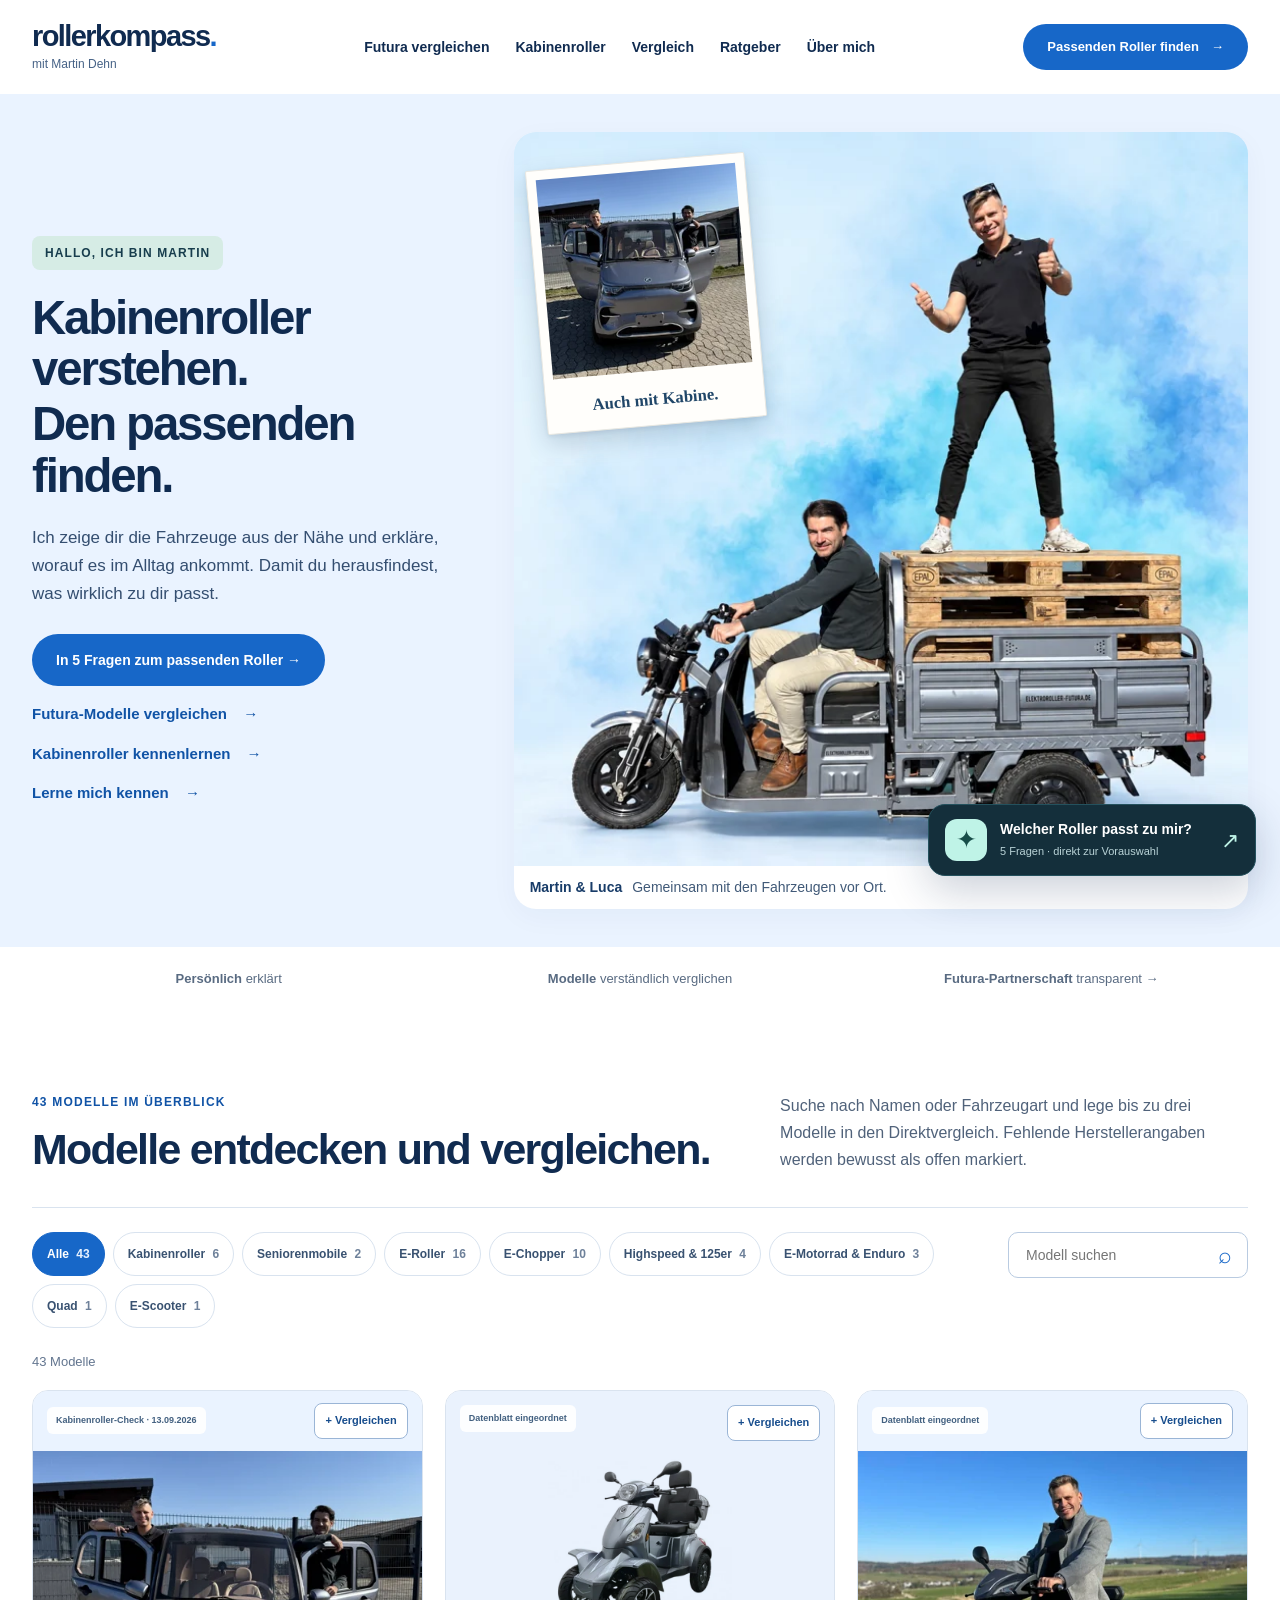
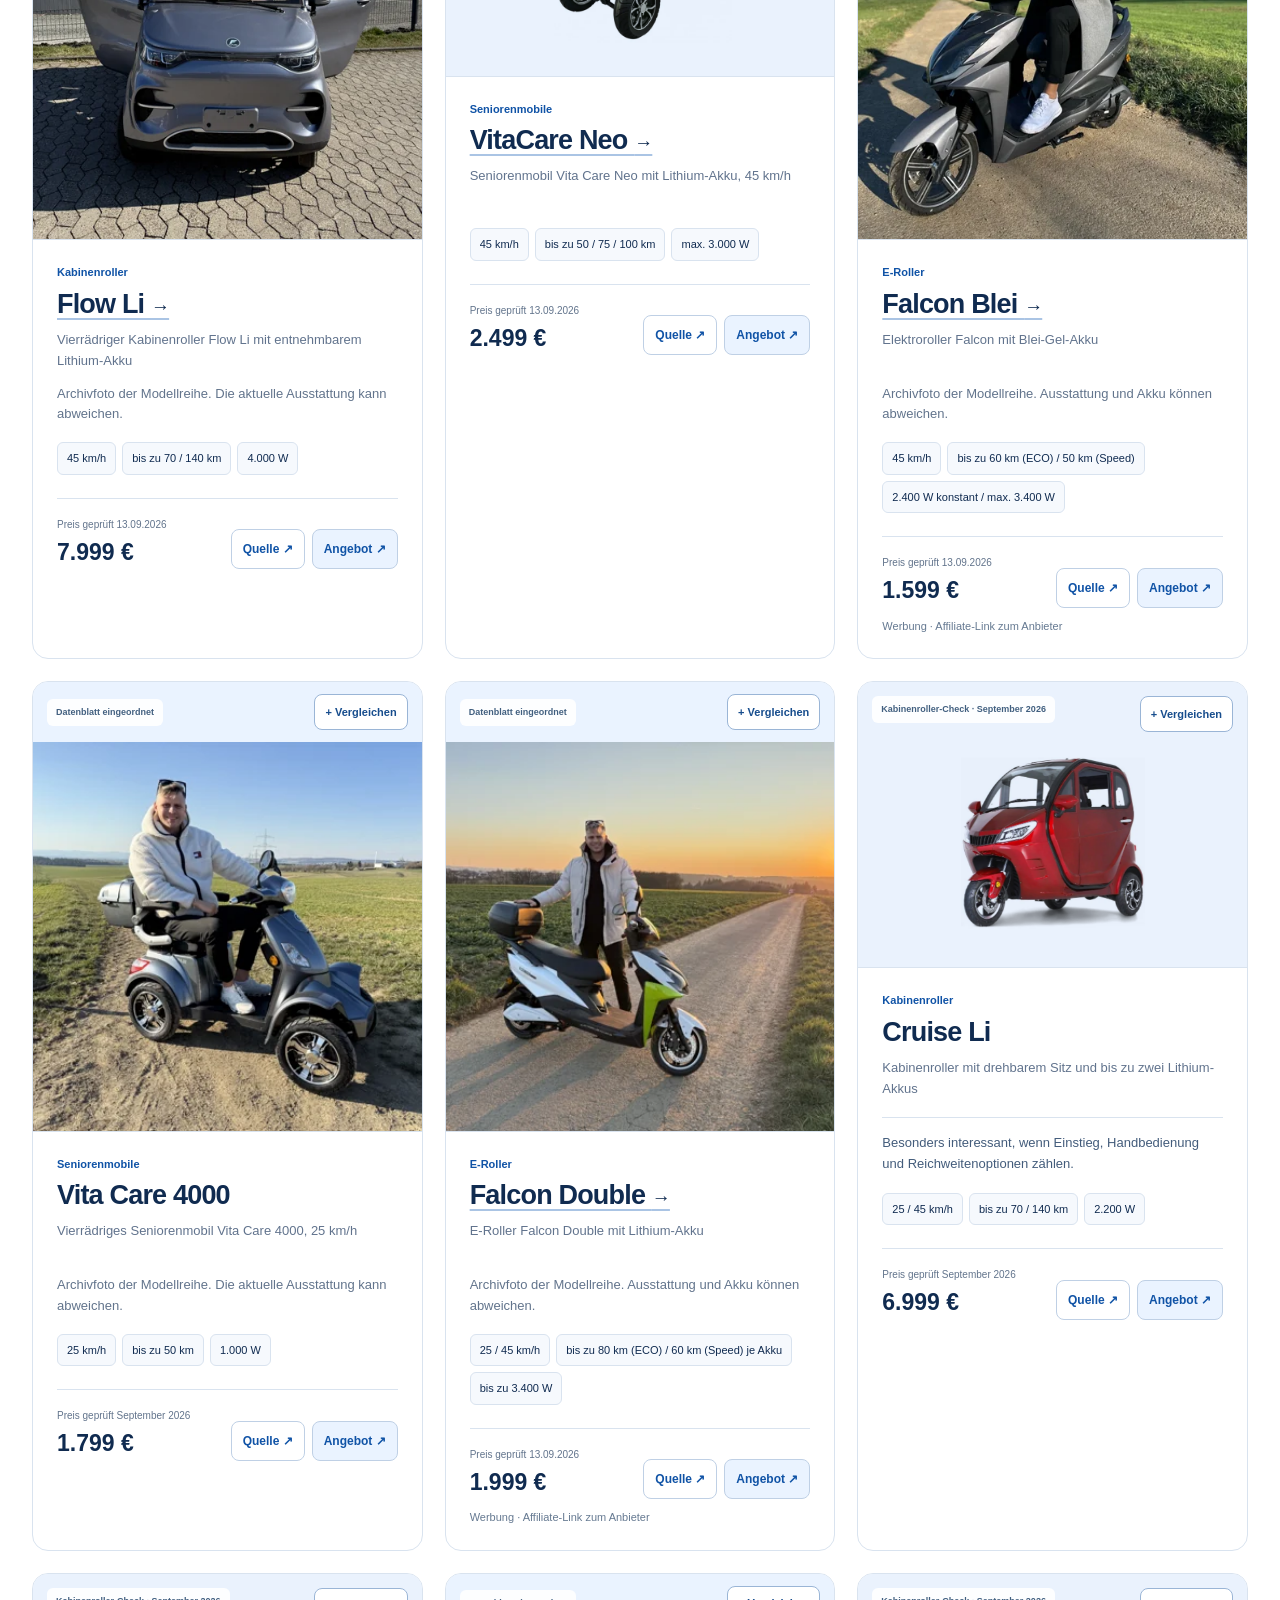
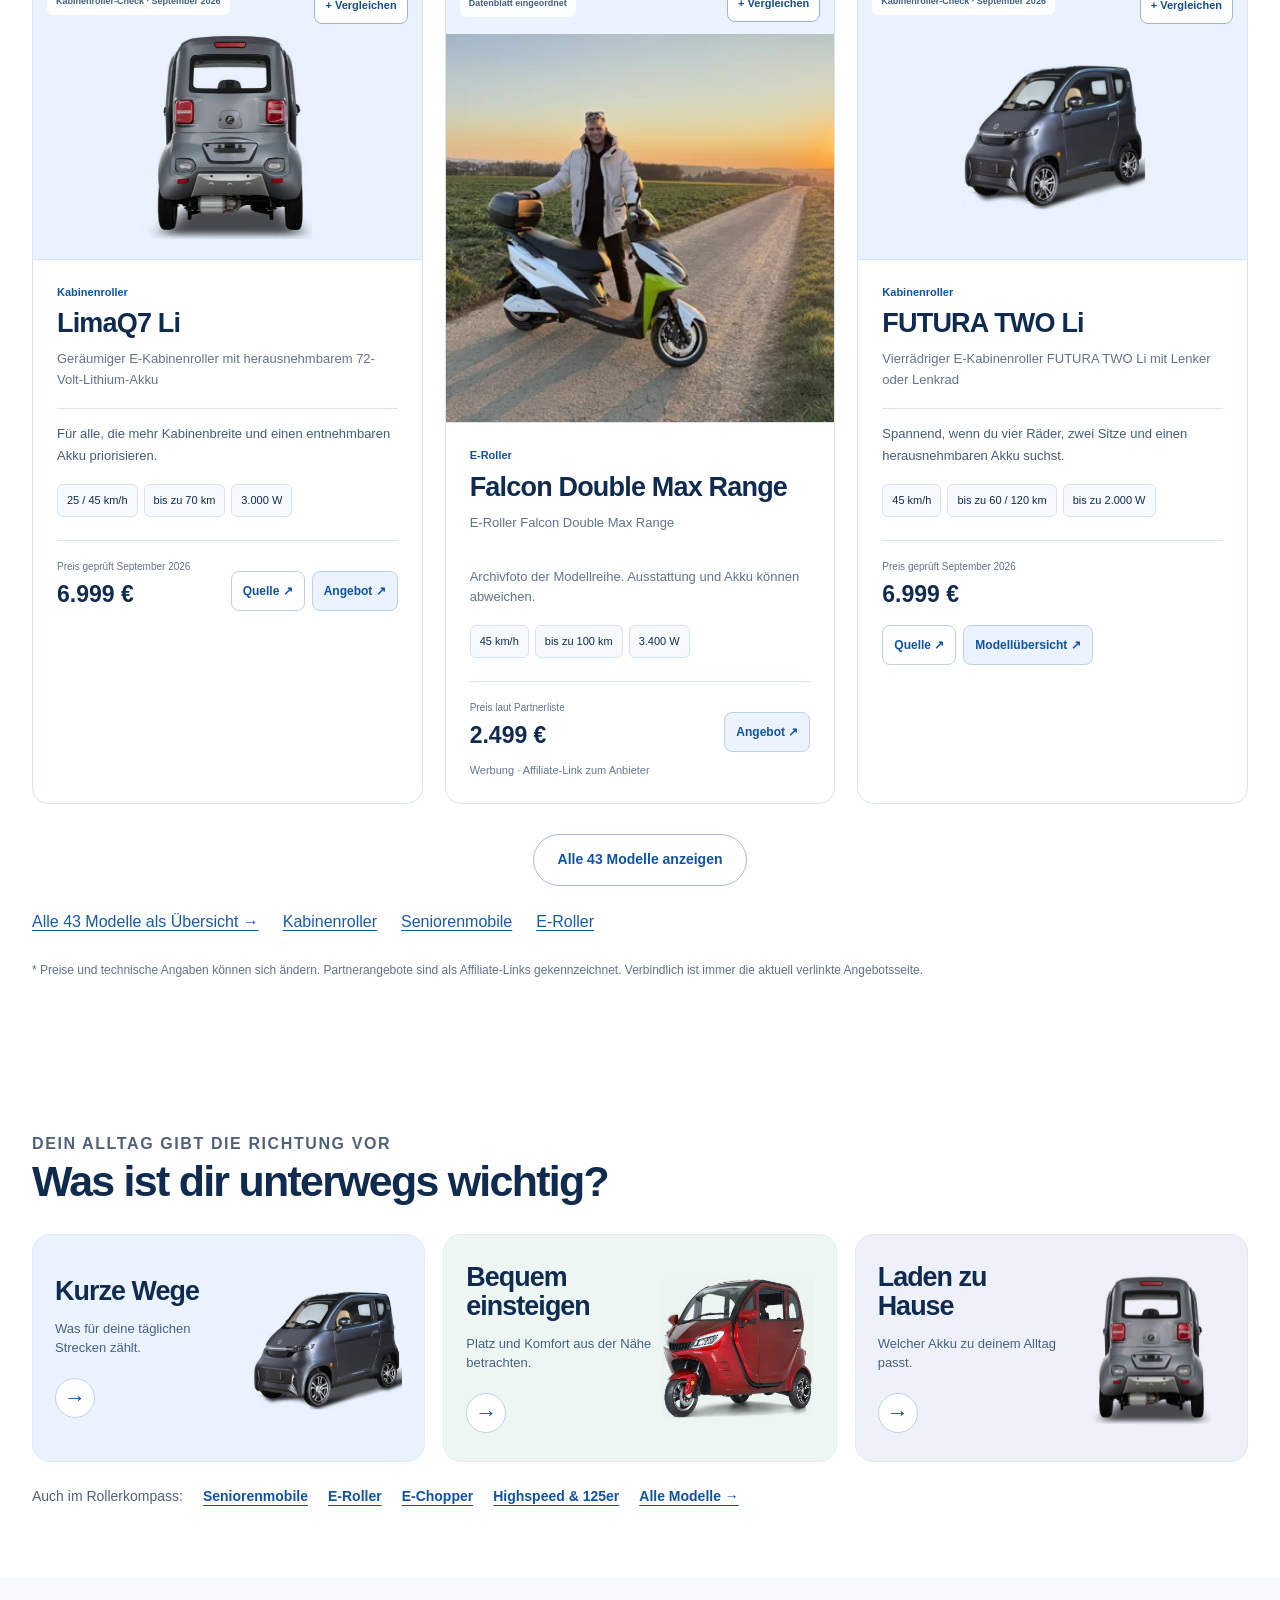
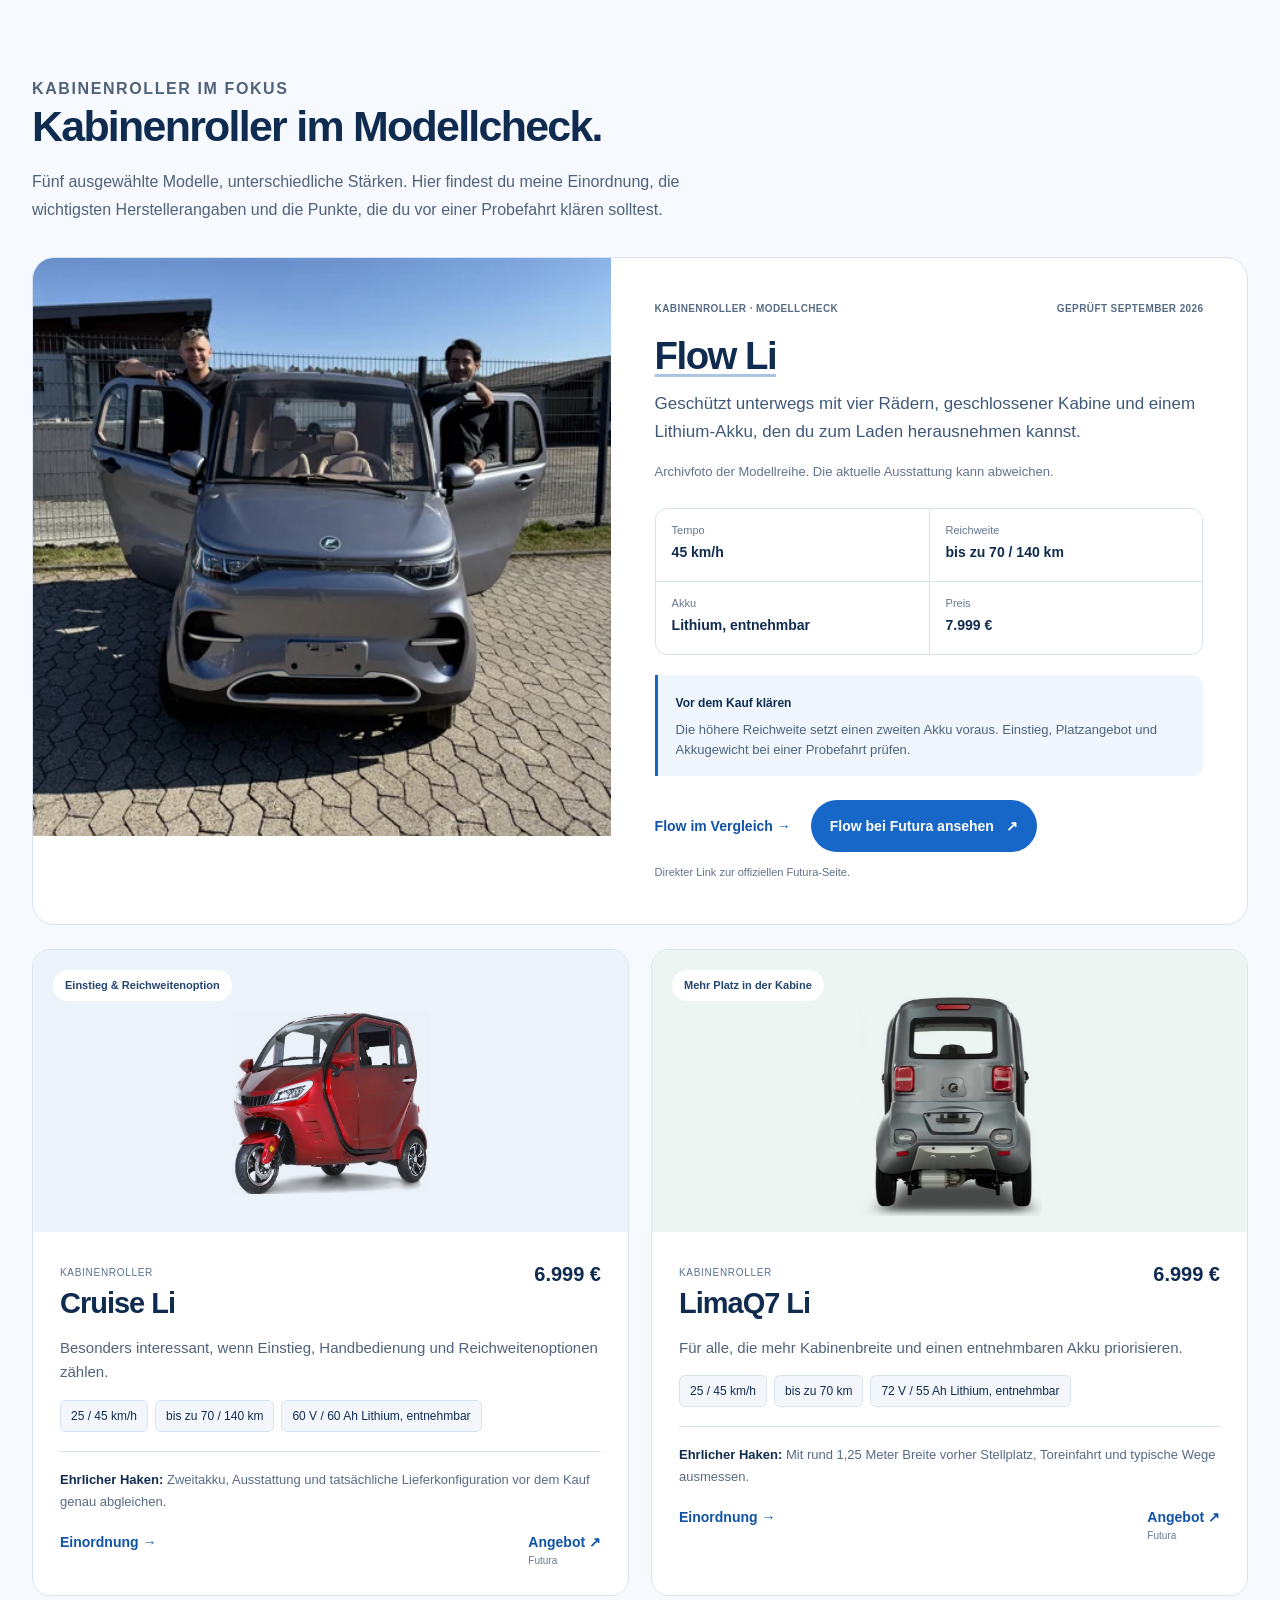
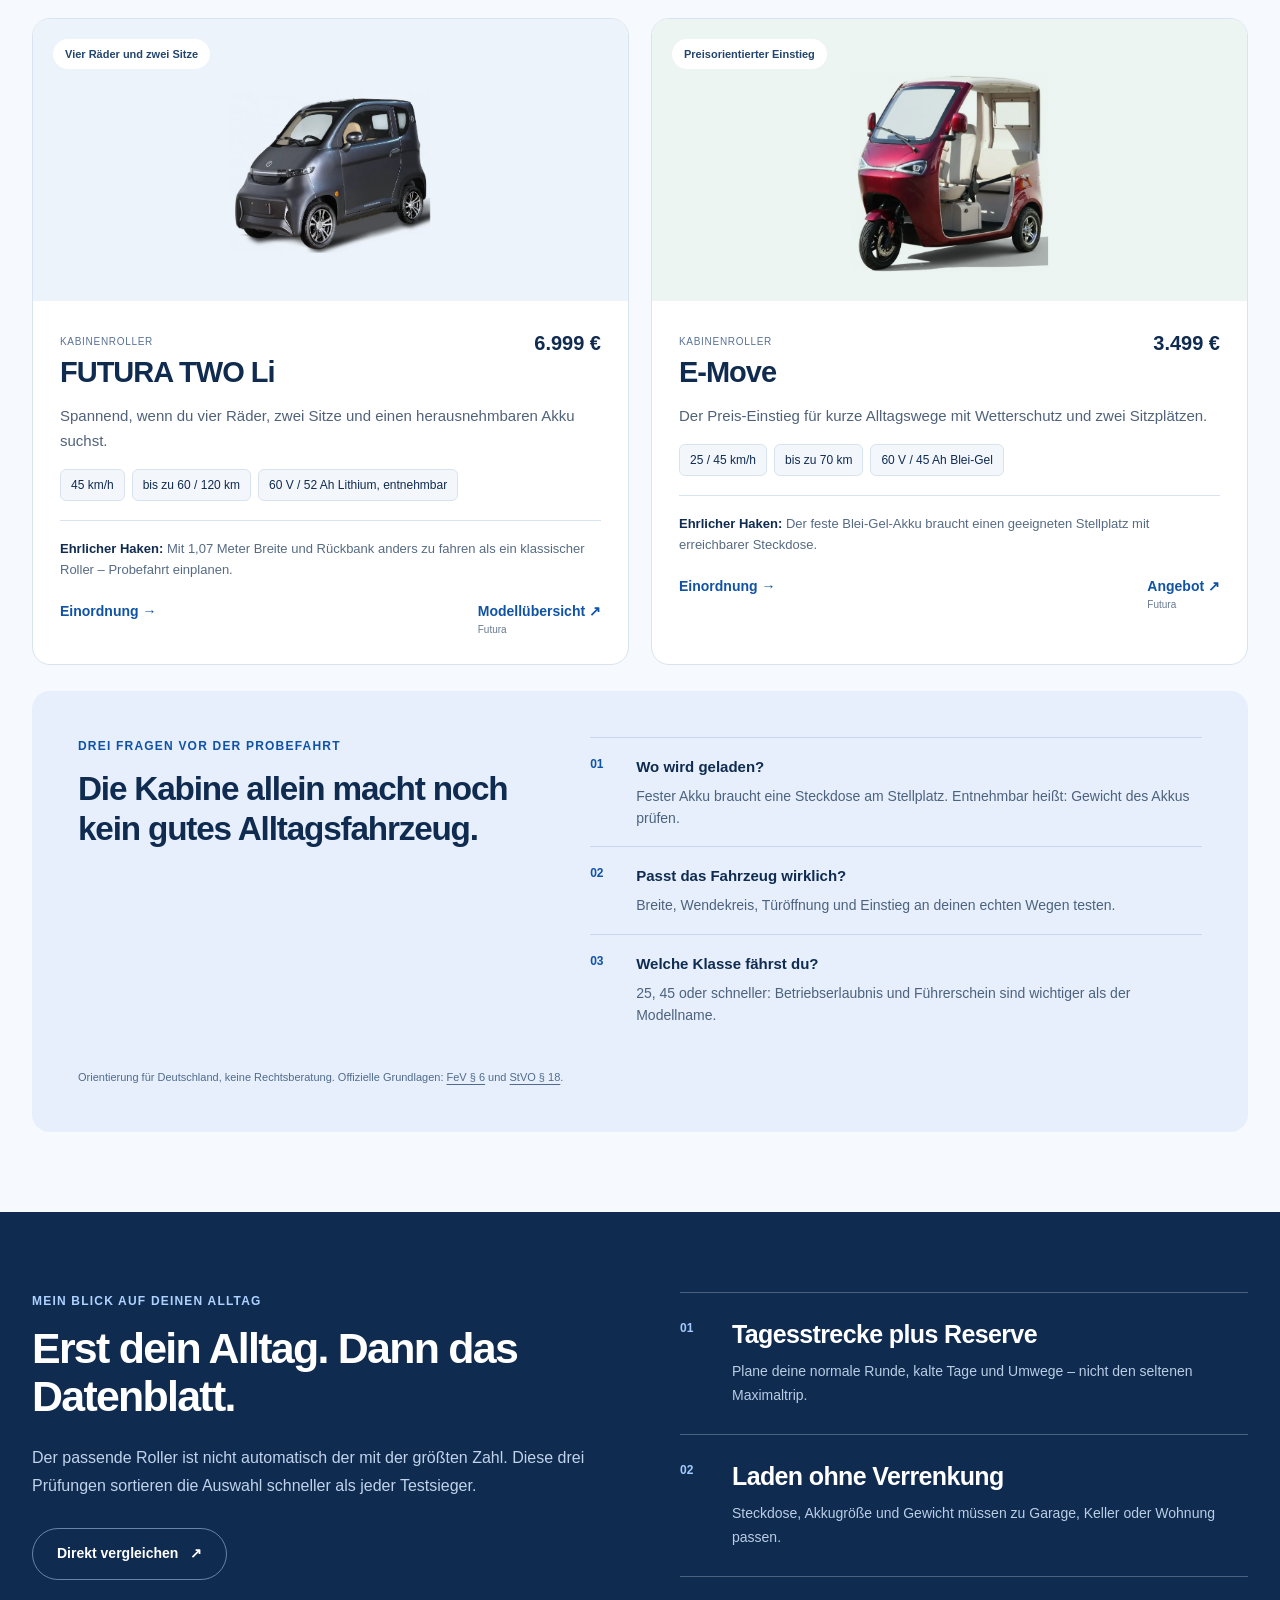
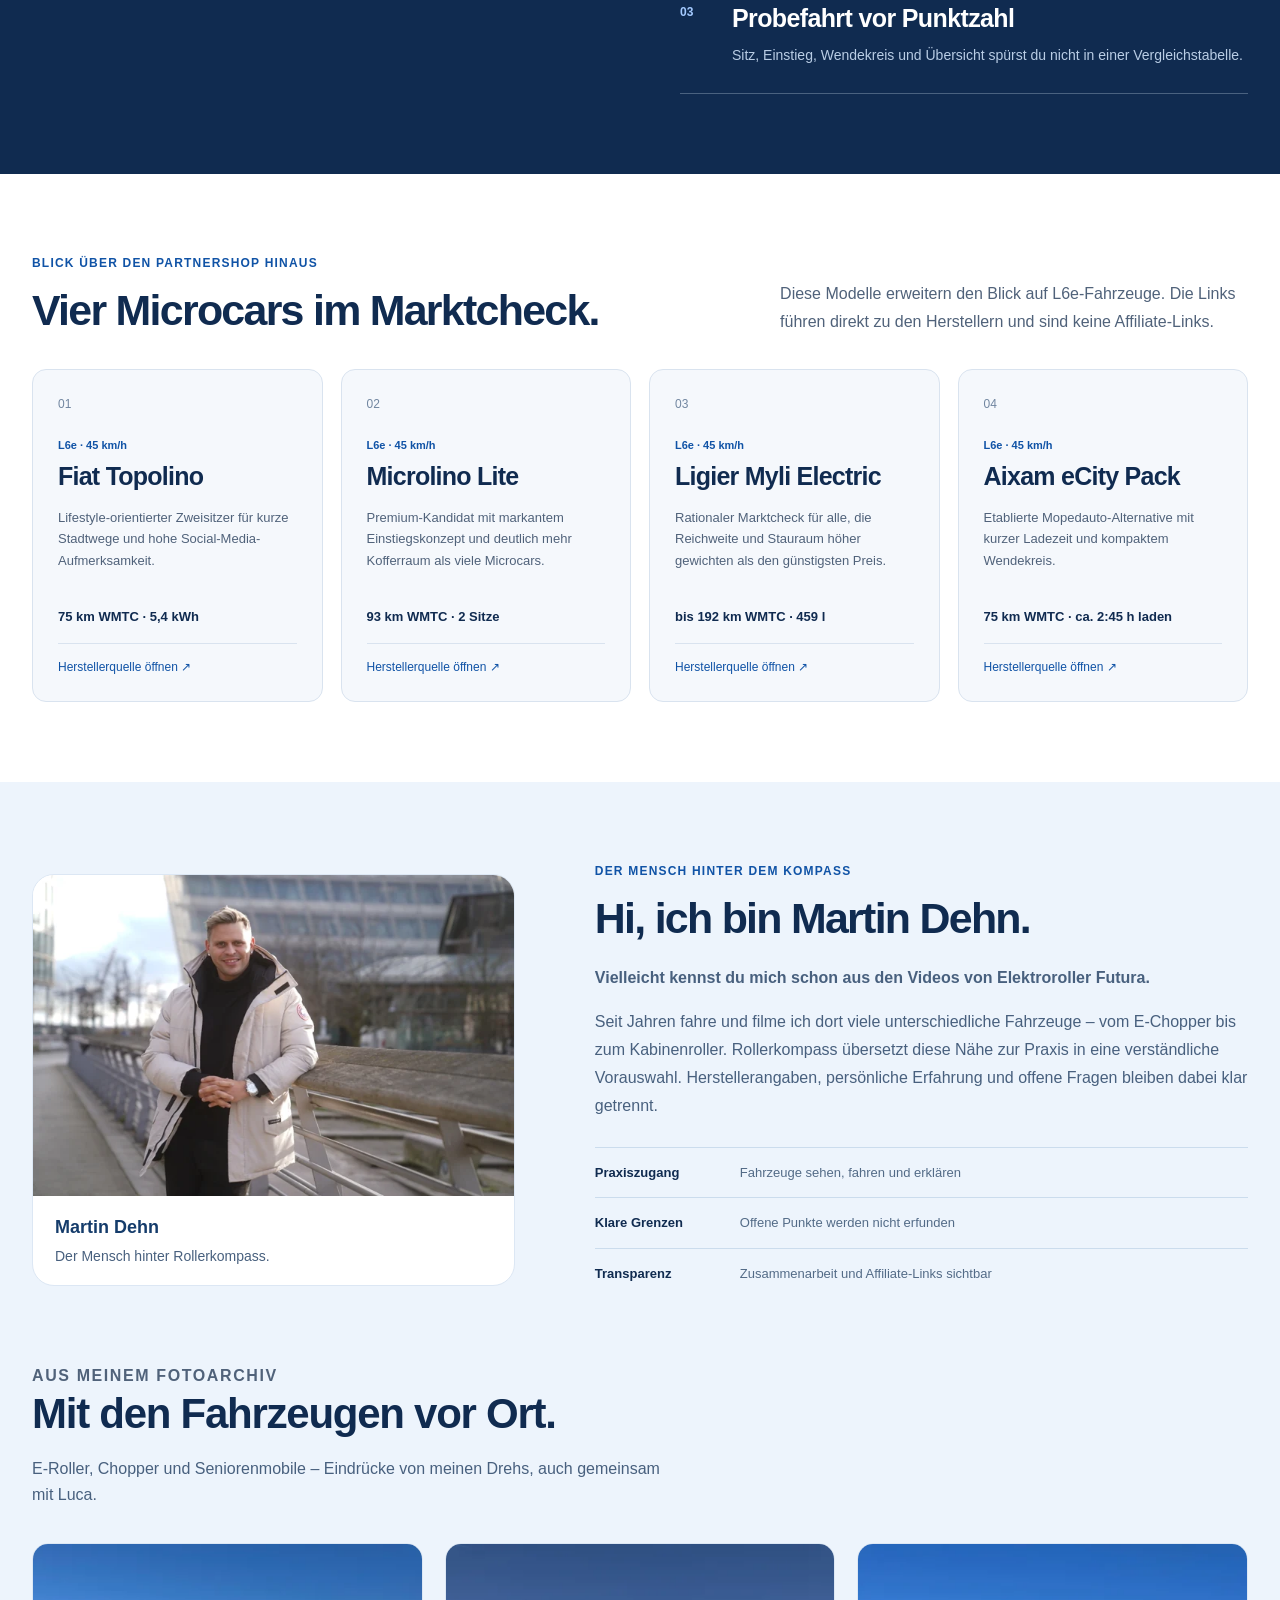
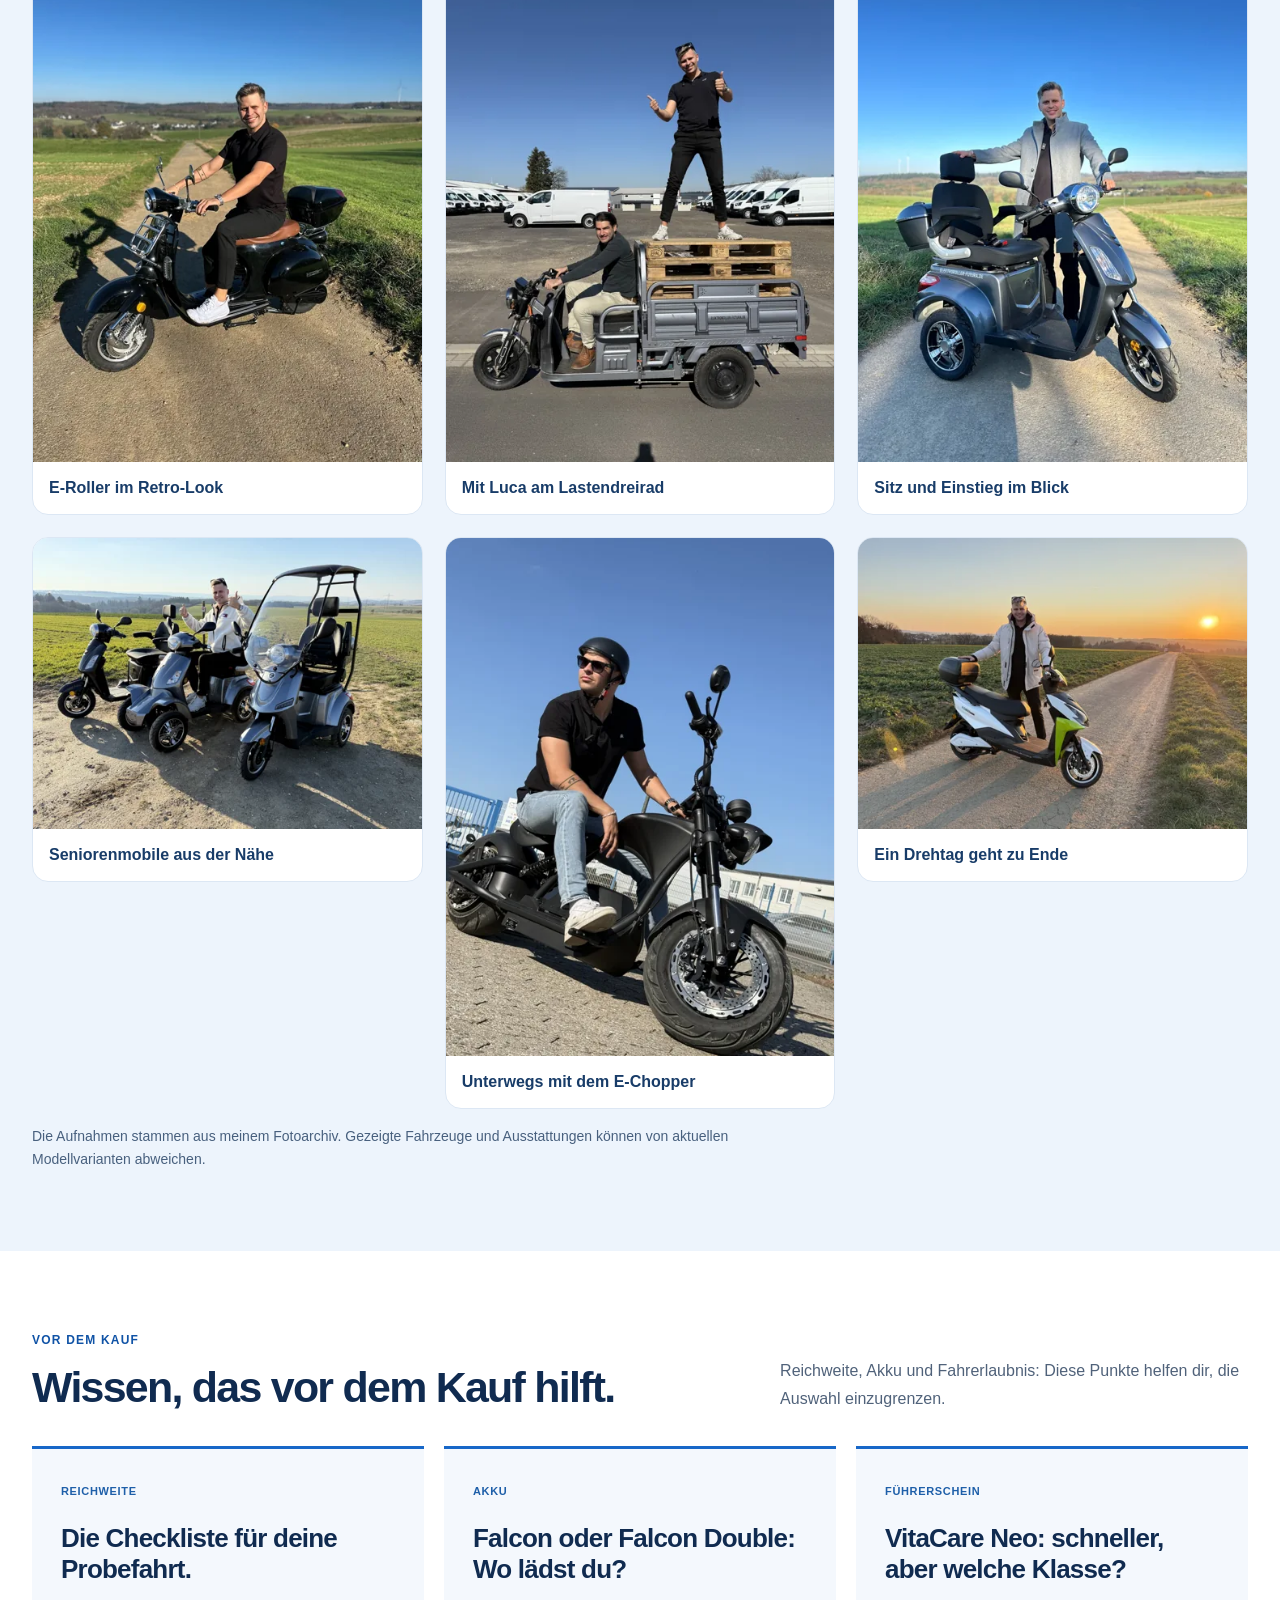
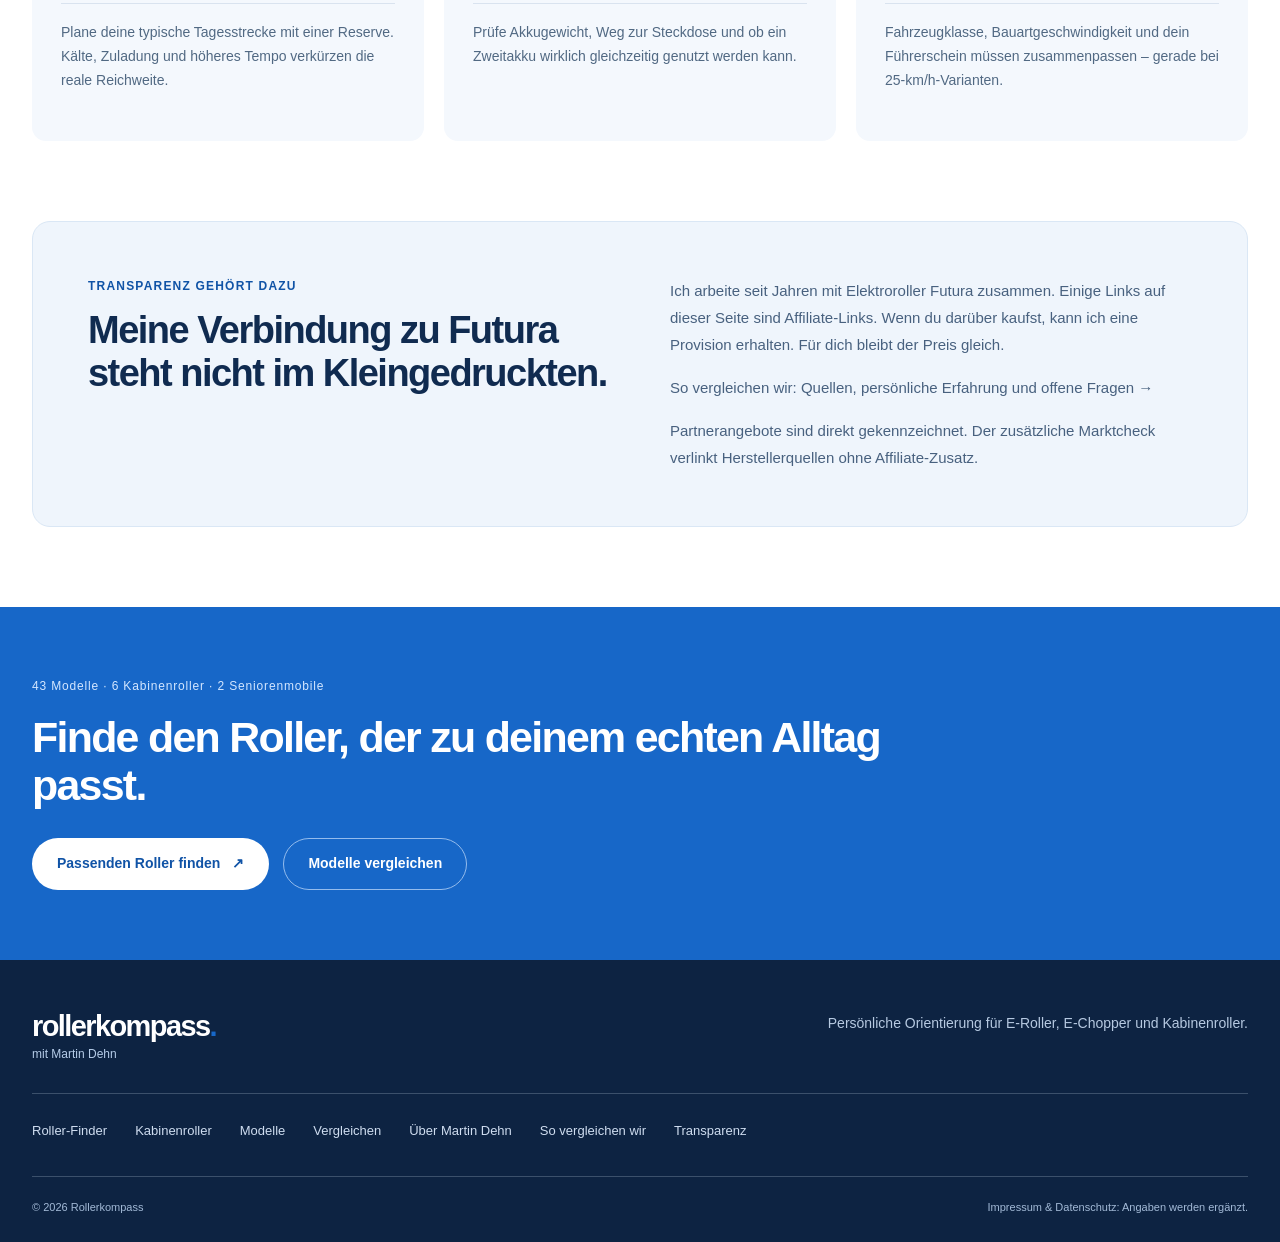
==== commit 557eaf50: "Use floating click-only Roller Finder on index.html" ====
--- a/index.html
+++ b/index.html
@@ -23,6 +23,8 @@
   <meta name="twitter:description" content="43 E-Roller, E-Chopper, Kabinenroller und Seniorenmobile nach Reichweite, Akku, Führerschein und Preis vergleichen.">
   <meta name="twitter:image" content="https://rollerkompass.de/assets/martin-luca-hero-blau-1254.webp">
   <link rel="stylesheet" href="styles.css?v=ui-20260916">
+  <link rel="stylesheet" href="/roller-finder/finder.css?v=20260925">
+  <link rel="stylesheet" href="/roller-finder/widget.css?v=20260925">
   <script type="application/ld+json">{"@context":"https://schema.org","@graph":[{"@type":"WebSite","@id":"https://rollerkompass.de/#website","name":"Rollerkompass","alternateName":"Rollerkompass mit Martin Dehn","url":"https://rollerkompass.de/","inLanguage":"de-DE","publisher":{"@id":"https://rollerkompass.de/#organization"}},{"@type":"Organization","@id":"https://rollerkompass.de/#organization","name":"Rollerkompass","url":"https://rollerkompass.de/","founder":{"@id":"https://rollerkompass.de/ueber-martin-dehn/#person"}},{"@type":"Person","@id":"https://rollerkompass.de/ueber-martin-dehn/#person","name":"Martin Dehn","url":"https://rollerkompass.de/ueber-martin-dehn/","image":"https://rollerkompass.de/assets/martin-portrait-1280.webp","sameAs":["https://martindehn.de/"]},{"@type":"WebPage","@id":"https://rollerkompass.de/#page","url":"https://rollerkompass.de/","name":"Kabinenroller und E-Roller vergleichen","primaryImageOfPage":"https://rollerkompass.de/assets/martin-luca-hero-blau-1254.webp","isPartOf":{"@id":"https://rollerkompass.de/#website"},"dateModified":"2026-09-13","inLanguage":"de-DE"}]}</script>
 </head>
 <body>
@@ -33,9 +35,9 @@
 <a class="brand" href="#start" aria-label="Rollerkompass Startseite"><span class="brand-word">rollerkompass<span>.</span></span><small>mit Martin Dehn</small></a>
 <div class="nav-links"><a href="/elektroroller-futura/">Futura vergleichen</a><a href="/kabinenroller/">Kabinenroller</a><a href="/modelle/">Vergleich</a><a href="/ratgeber/probefahrt-checkliste/">Ratgeber</a><a href="/ueber-martin-dehn/">Über mich</a>
 </div>
-<a class="nav-cta" href="/roller-finder/">Passenden Roller finden <span aria-hidden="true">→</span></a>
+<a class="nav-cta" href="/roller-finder/" data-open-finder>Passenden Roller finden <span aria-hidden="true">→</span></a>
 <details class="mobile-nav"><summary>Menü <span aria-hidden="true">☰</span></summary>
-<div><a href="/roller-finder/">Passenden Roller finden</a><a href="/elektroroller-futura/">Futura vergleichen</a><a href="/kabinenroller/">Kabinenroller</a><a href="/seniorenmobile/">Seniorenmobile</a><a href="/e-roller/">E-Roller</a><a href="/modelle/">Modelle vergleichen</a><a href="/ratgeber/probefahrt-checkliste/">Ratgeber</a><a href="/ueber-martin-dehn/">Über mich</a><a href="/so-vergleichen-wir/">Transparenz</a>
+<div><a href="/roller-finder/" data-open-finder>Passenden Roller finden</a><a href="/elektroroller-futura/">Futura vergleichen</a><a href="/kabinenroller/">Kabinenroller</a><a href="/seniorenmobile/">Seniorenmobile</a><a href="/e-roller/">E-Roller</a><a href="/modelle/">Modelle vergleichen</a><a href="/ratgeber/probefahrt-checkliste/">Ratgeber</a><a href="/ueber-martin-dehn/">Über mich</a><a href="/so-vergleichen-wir/">Transparenz</a>
 </div></details>
 </nav>
 <div class="hero-surface">
@@ -44,7 +46,7 @@
 <p class="hello-label">Hallo, ich bin Martin</p>
 <h1>Kabinenroller verstehen.<span>Den passenden finden.</span></h1>
 <p class="hero-intro">Ich zeige dir die Fahrzeuge aus der Nähe und erkläre, worauf es im Alltag ankommt. Damit du herausfindest, was wirklich zu dir passt.</p>
-<div class="hero-actions"><a class="button button-primary" href="/roller-finder/">In 5 Fragen zum passenden Roller →</a><a class="hero-about" href="/elektroroller-futura/">Futura-Modelle vergleichen <span aria-hidden="true">→</span></a><a class="hero-about" href="#kabinenroller">Kabinenroller kennenlernen <span aria-hidden="true">→</span></a><a class="hero-about" href="#martin">Lerne mich kennen <span aria-hidden="true">→</span></a>
+<div class="hero-actions"><a class="button button-primary" href="/roller-finder/" data-open-finder>In 5 Fragen zum passenden Roller →</a><a class="hero-about" href="/elektroroller-futura/">Futura-Modelle vergleichen <span aria-hidden="true">→</span></a><a class="hero-about" href="#kabinenroller">Kabinenroller kennenlernen <span aria-hidden="true">→</span></a><a class="hero-about" href="#martin">Lerne mich kennen <span aria-hidden="true">→</span></a>
 </div>
 </div>
 <figure class="hero-photo">
@@ -629,14 +631,14 @@
 <div class="shell final-cta-inner">
 <p>43 Modelle · 6 Kabinenroller · 2 Seniorenmobile</p>
 <h2>Finde den Roller, der zu deinem echten Alltag passt.</h2>
-<div><a class="button button-dark" href="/roller-finder/">Passenden Roller finden <span aria-hidden="true">↗</span></a><a class="button button-cream" href="#modelle">Modelle vergleichen</a>
+<div><a class="button button-dark" href="/roller-finder/" data-open-finder>Passenden Roller finden <span aria-hidden="true">↗</span></a><a class="button button-cream" href="#modelle">Modelle vergleichen</a>
 </div>
 </div>
 </section>
 <footer class="footer">
 <div class="shell footer-main"><a class="brand footer-brand" href="#start"><span class="brand-word">rollerkompass<span>.</span></span><small>mit Martin Dehn</small></a>
 <p>Persönliche Orientierung für E-Roller, E-Chopper und Kabinenroller.</p>
-<div class="footer-links"><a href="/roller-finder/">Roller-Finder</a><a href="#kabinenroller">Kabinenroller</a><a href="#modelle">Modelle</a><a href="#vergleich">Vergleichen</a><a href="/ueber-martin-dehn/">Über Martin Dehn</a><a href="/so-vergleichen-wir/">So vergleichen wir</a><a href="#transparenz">Transparenz</a>
+<div class="footer-links"><a href="/roller-finder/" data-open-finder>Roller-Finder</a><a href="#kabinenroller">Kabinenroller</a><a href="#modelle">Modelle</a><a href="#vergleich">Vergleichen</a><a href="/ueber-martin-dehn/">Über Martin Dehn</a><a href="/so-vergleichen-wir/">So vergleichen wir</a><a href="#transparenz">Transparenz</a>
 </div>
 </div>
 <div class="shell footer-bottom"><span>© 2026 Rollerkompass</span><span>Impressum &amp; Datenschutz: Angaben werden ergänzt.</span>
@@ -647,6 +649,8 @@
 <p class="noscript-note">Bitte aktiviere JavaScript, um Modelle zu filtern und zu vergleichen.</p></noscript>
 <script src="products.js?v=ui-20260916"></script>
 <script src="app.js?v=ui-20260916"></script>
+<script src="/roller-finder/widget.js?v=20260925"></script>
+<script src="/roller-finder/finder.js?v=20260925"></script>
 <script defer src="/click-tracking.js?v=futura-20260915"></script>
 </body>
 </html>
--- a/roller-finder/finder.css
+++ b/roller-finder/finder.css
@@ -0,0 +1,2 @@
+.finder-header{border-bottom:1px solid #d9e3ef;background:#fff}.finder-header-links{display:flex;gap:24px;font-size:14px;font-weight:700}.finder-header-links a:hover,.finder-topline a:hover{color:#1767c8}.finder-main{padding-block:24px 72px}.finder-topline{display:flex;justify-content:space-between;gap:16px;color:#50627a;font-size:13px;font-weight:650}.finder-layout{display:grid;grid-template-columns:minmax(260px,.76fr) minmax(0,1.24fr);gap:clamp(28px,5vw,76px);align-items:start;margin-top:48px}.finder-intro h1{font-size:clamp(36px,4.4vw,62px);line-height:1.07;letter-spacing:-.05em;margin:8px 0 22px}.finder-intro>p:not(.eyebrow){color:#344e70;font-size:17px;line-height:1.6}.finder-disclosure{font-size:13px!important;margin-top:28px;padding-left:14px;border-left:3px solid #1767c8}.finder-panel{background:#f6f9fd;border:1px solid #d9e3ef;border-radius:24px;padding:clamp(22px,3.5vw,40px);min-height:440px}.finder-progress{display:flex;justify-content:space-between;color:#50627a;font-size:13px;font-weight:700}.finder-progress-bar{height:7px;background:#dfe9f5;border-radius:9px;overflow:hidden;margin:12px 0 30px}.finder-progress-bar span{display:block;height:100%;background:#1767c8}.finder-panel h2{font-size:clamp(24px,2.7vw,32px);line-height:1.18;letter-spacing:-.025em}.finder-help{color:#50627a;margin:10px 0 24px}.finder-options{display:grid;grid-template-columns:repeat(2,minmax(0,1fr));gap:11px}.finder-option{text-align:left;min-height:78px;padding:14px 17px;border:2px solid #d9e3ef;border-radius:14px;background:#fff;line-height:1.3}.finder-option strong{display:block}.finder-option small{display:block;color:#50627a;margin-top:4px;font-size:12px}.finder-option:hover,.finder-option[aria-pressed="true"]{border-color:#1767c8;background:#edf4fc}.finder-actions{display:flex;justify-content:space-between;gap:12px;margin-top:30px}.finder-actions button:disabled{opacity:.45;cursor:not-allowed}.finder-footnote{color:#50627a;font-size:13px;max-width:900px;margin-top:42px}.finder-results-head{margin-bottom:25px}.finder-results-head p{color:#50627a;margin-top:10px}.finder-results{display:grid;gap:13px}.finder-result{border:1px solid #d9e3ef;background:#fff;border-radius:16px;padding:20px}.finder-result h3{font-size:22px;margin:0 0 8px}.finder-result .finder-category{color:#1767c8;font-size:12px;font-weight:800;text-transform:uppercase;letter-spacing:.07em}.finder-facts{display:flex;flex-wrap:wrap;gap:7px;margin:14px 0}.finder-facts span{background:#edf4fc;padding:5px 9px;border-radius:7px;font-size:12px}.finder-reason,.finder-check{font-size:14px;line-height:1.5}.finder-check{color:#684c15;background:#fff7e9;padding:10px 12px;border-radius:8px}.finder-result a{color:#1053a6;text-decoration:underline;text-underline-offset:3px;font-weight:700;font-size:14px}.finder-empty{background:#fff7e9;border-radius:12px;padding:17px;line-height:1.5}.finder-note{color:#50627a;font-size:12px;line-height:1.5;margin-top:22px}.finder-note a{text-decoration:underline}@media(max-width:800px){.finder-layout{grid-template-columns:1fr;margin-top:28px}.finder-intro h1{max-width:640px}.finder-panel{min-height:0}.finder-header-links{gap:12px}}@media(max-width:540px){.finder-main{padding-block:18px 48px}.finder-topline span{display:none}.finder-options{grid-template-columns:1fr}.finder-header-links a:last-child{display:none}.finder-actions{flex-wrap:wrap}.finder-actions .button{flex:1}.finder-intro h1{font-size:38px}}
+
--- a/roller-finder/widget.css
+++ b/roller-finder/widget.css
@@ -0,0 +1,2 @@
+.rk-launcher{position:fixed;right:24px;bottom:24px;z-index:80;display:flex;align-items:center;gap:13px;width:min(328px,calc(100vw - 32px));min-height:72px;padding:12px 16px;border:1px solid #24515d;border-radius:17px;background:#142f3b;color:#fff;text-align:left;box-shadow:0 14px 44px #102b5038;animation:rk-enter .35s ease-out both}.rk-launcher:hover{background:#1d4350;transform:translateY(-2px)}.rk-launcher-mark{display:grid;place-items:center;flex:0 0 42px;height:42px;border-radius:12px;background:#bff3e7;color:#174d49;font-size:25px}.rk-launcher-copy{flex:1;min-width:0}.rk-launcher-copy strong,.rk-launcher-copy small{display:block}.rk-launcher-copy strong{font-size:14px;line-height:1.25}.rk-launcher-copy small{margin-top:4px;color:#b9d3d7;font-size:11px}.rk-launcher-arrow{font-size:22px;color:#bff3e7}.rk-dialog{width:min(860px,calc(100vw - 32px));max-width:none;max-height:calc(100dvh - 32px);padding:0;border:0;border-radius:26px;background:#fff;color:#17313f;box-shadow:0 25px 90px #081c32a6;overflow:auto}.rk-dialog::backdrop{background:#071924aa;backdrop-filter:blur(5px)}.rk-dialog-head{position:sticky;top:0;z-index:2;display:flex;justify-content:space-between;align-items:center;gap:18px;padding:22px 32px;background:#142f3b;color:#fff}.rk-dialog-kicker{color:#bff3e7;font-size:11px;letter-spacing:.13em;text-transform:uppercase;font-weight:800}.rk-dialog-head h2{margin-top:4px;font-size:25px;line-height:1.15;letter-spacing:-.035em}.rk-dialog-close{display:grid;place-items:center;flex:0 0 38px;height:38px;padding:0;border:1px solid #ffffff58;border-radius:10px;background:#ffffff12;color:#fff;font-size:29px;line-height:1}.rk-dialog-close:hover{background:#ffffff2e}.rk-dialog-body{padding:clamp(24px,4vw,42px)}.rk-dialog .finder-progress-bar{background:#e1eee9}.rk-dialog .finder-progress-bar span{background:#1b9f8e}.rk-dialog #finder h2{font-size:clamp(26px,3vw,37px);line-height:1.13;letter-spacing:-.035em}.rk-dialog .finder-help{margin-bottom:22px}.rk-dialog .finder-option{border-color:#d5e7e3;border-radius:13px;min-height:82px}.rk-dialog .finder-option:hover,.rk-dialog .finder-option[aria-pressed="true"]{border-color:#138c7e;background:#effaf6}.rk-dialog .finder-option strong{font-size:16px}.rk-dialog .finder-option small{font-size:13px}.rk-dialog .button{border-radius:12px}.rk-dialog .button-primary{background:#147f75;color:#fff}.rk-dialog .button-primary:hover{background:#0d6d64}.rk-dialog .button-secondary{border-color:#c8ddd8;color:#25524f}.rk-dialog .finder-result{border-color:#d5e7e3}.rk-dialog .finder-category,.rk-dialog .finder-result a{color:#147f75}.rk-dialog .finder-facts span{background:#effaf6}.rk-dialog .finder-note{border-top:1px solid #e1eee9;padding-top:16px}.rk-dialog:focus-visible{outline:none}@keyframes rk-enter{from{opacity:0;translate:0 16px}to{opacity:1;translate:0 0}}@media(max-width:600px){.rk-launcher{left:16px;right:16px;bottom:16px;width:auto}.rk-dialog{width:calc(100vw - 16px);max-height:calc(100dvh - 16px);border-radius:18px}.rk-dialog-head{padding:17px 20px}.rk-dialog-body{padding:22px 18px}.rk-dialog .finder-options{grid-template-columns:1fr}.rk-dialog .finder-option{min-height:72px}}@media(prefers-reduced-motion:reduce){.rk-launcher{animation:none}}
+
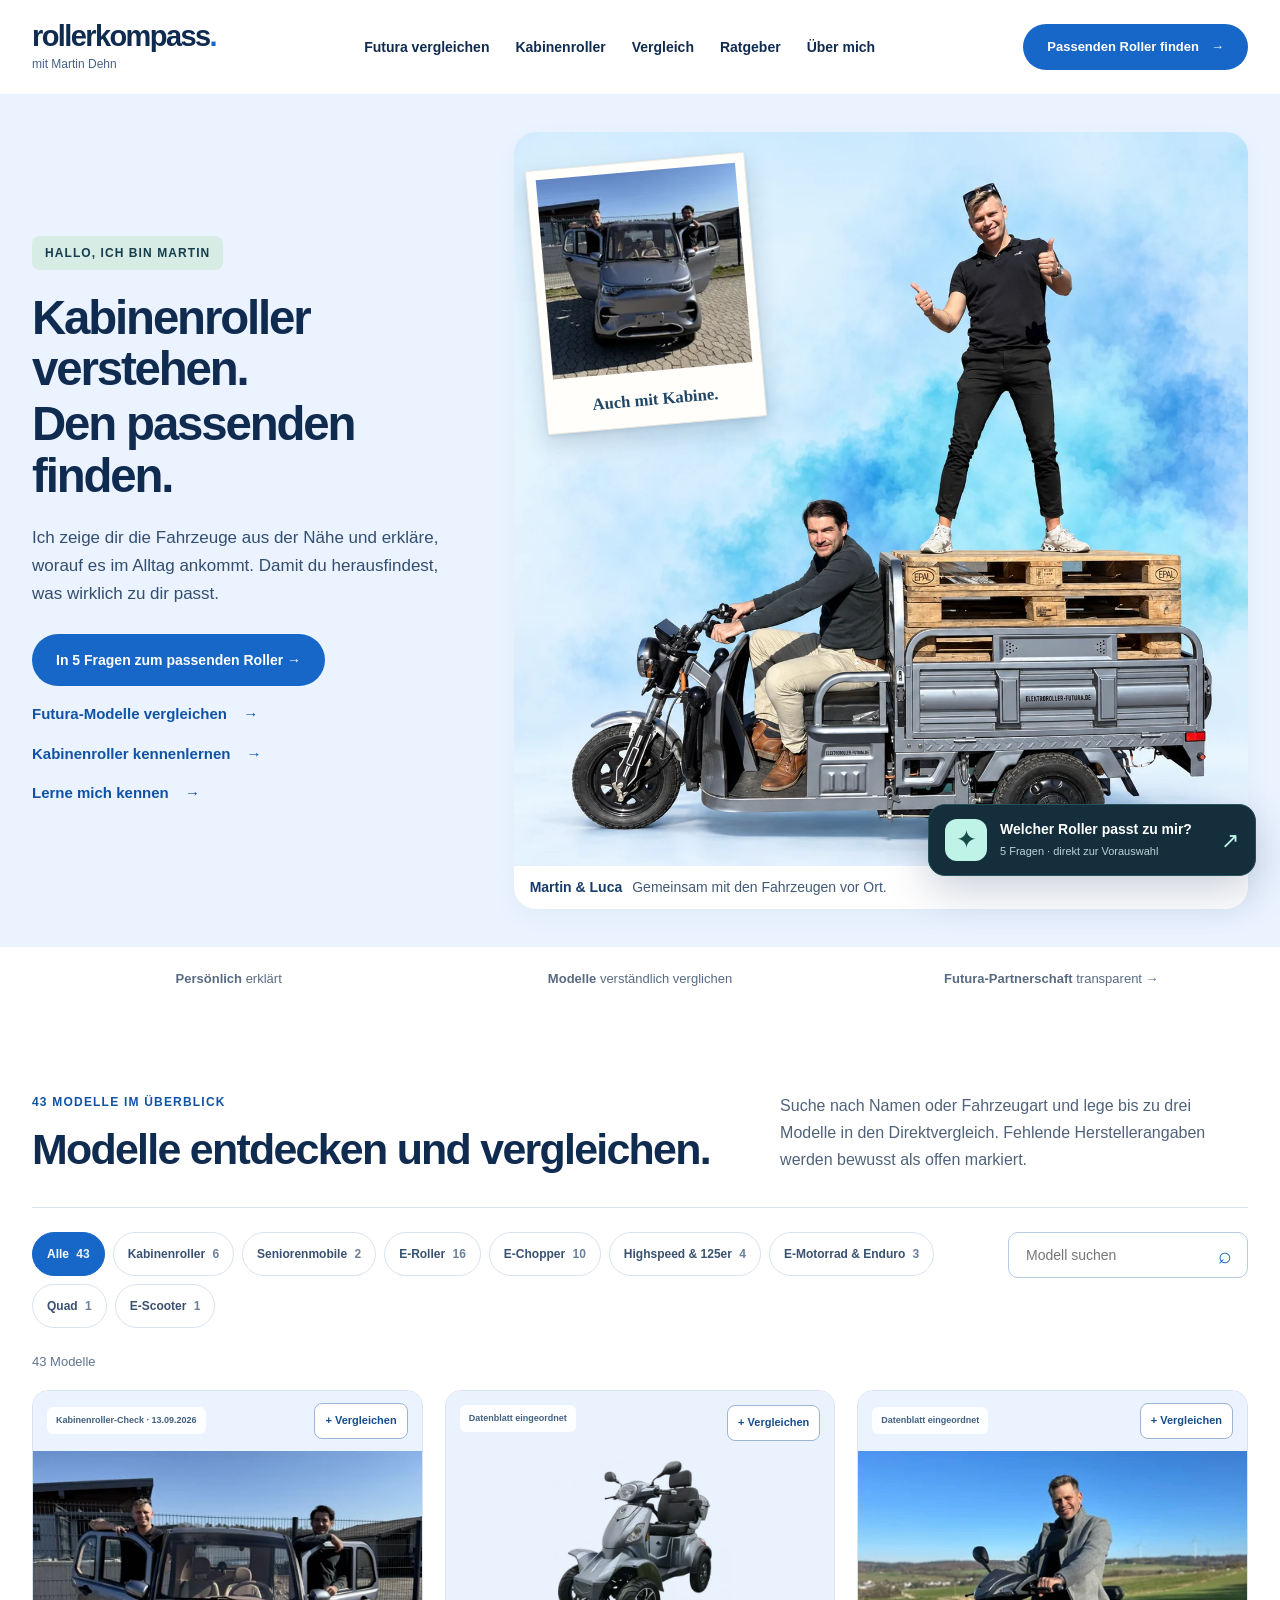
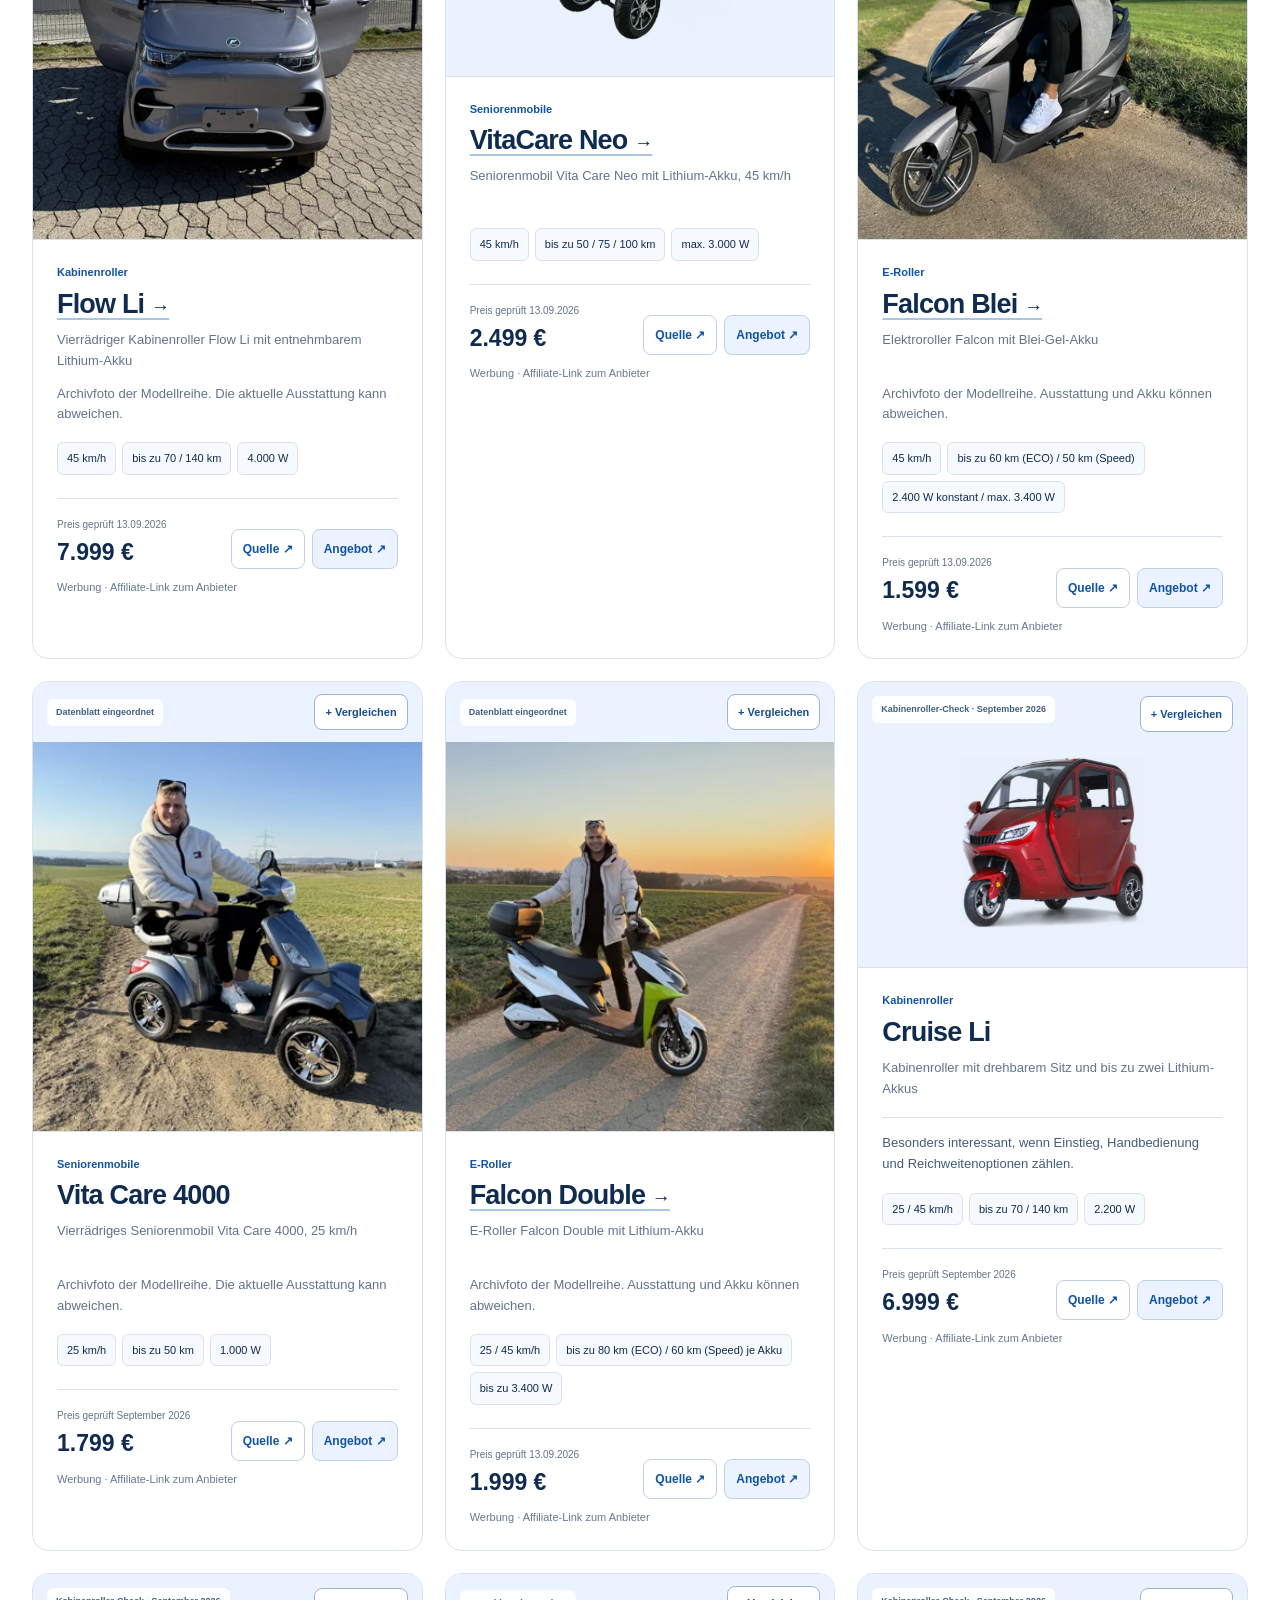
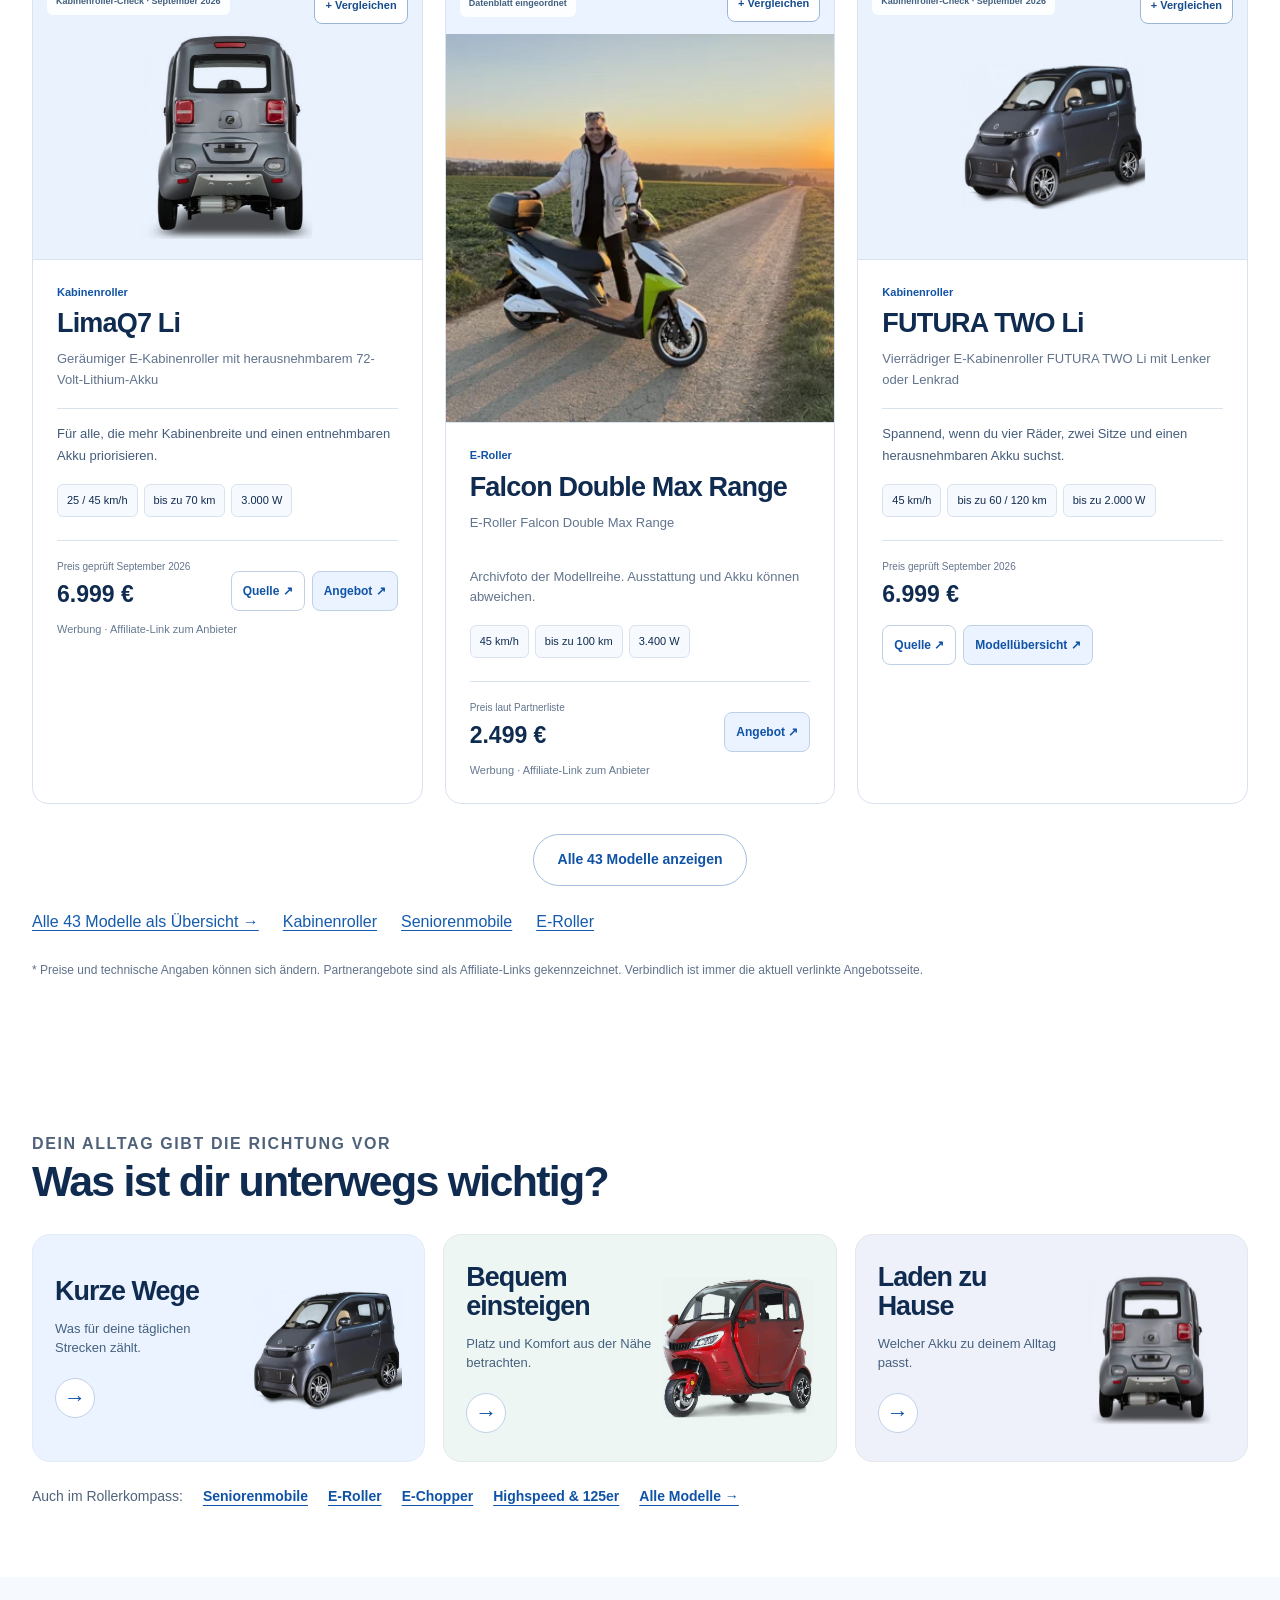
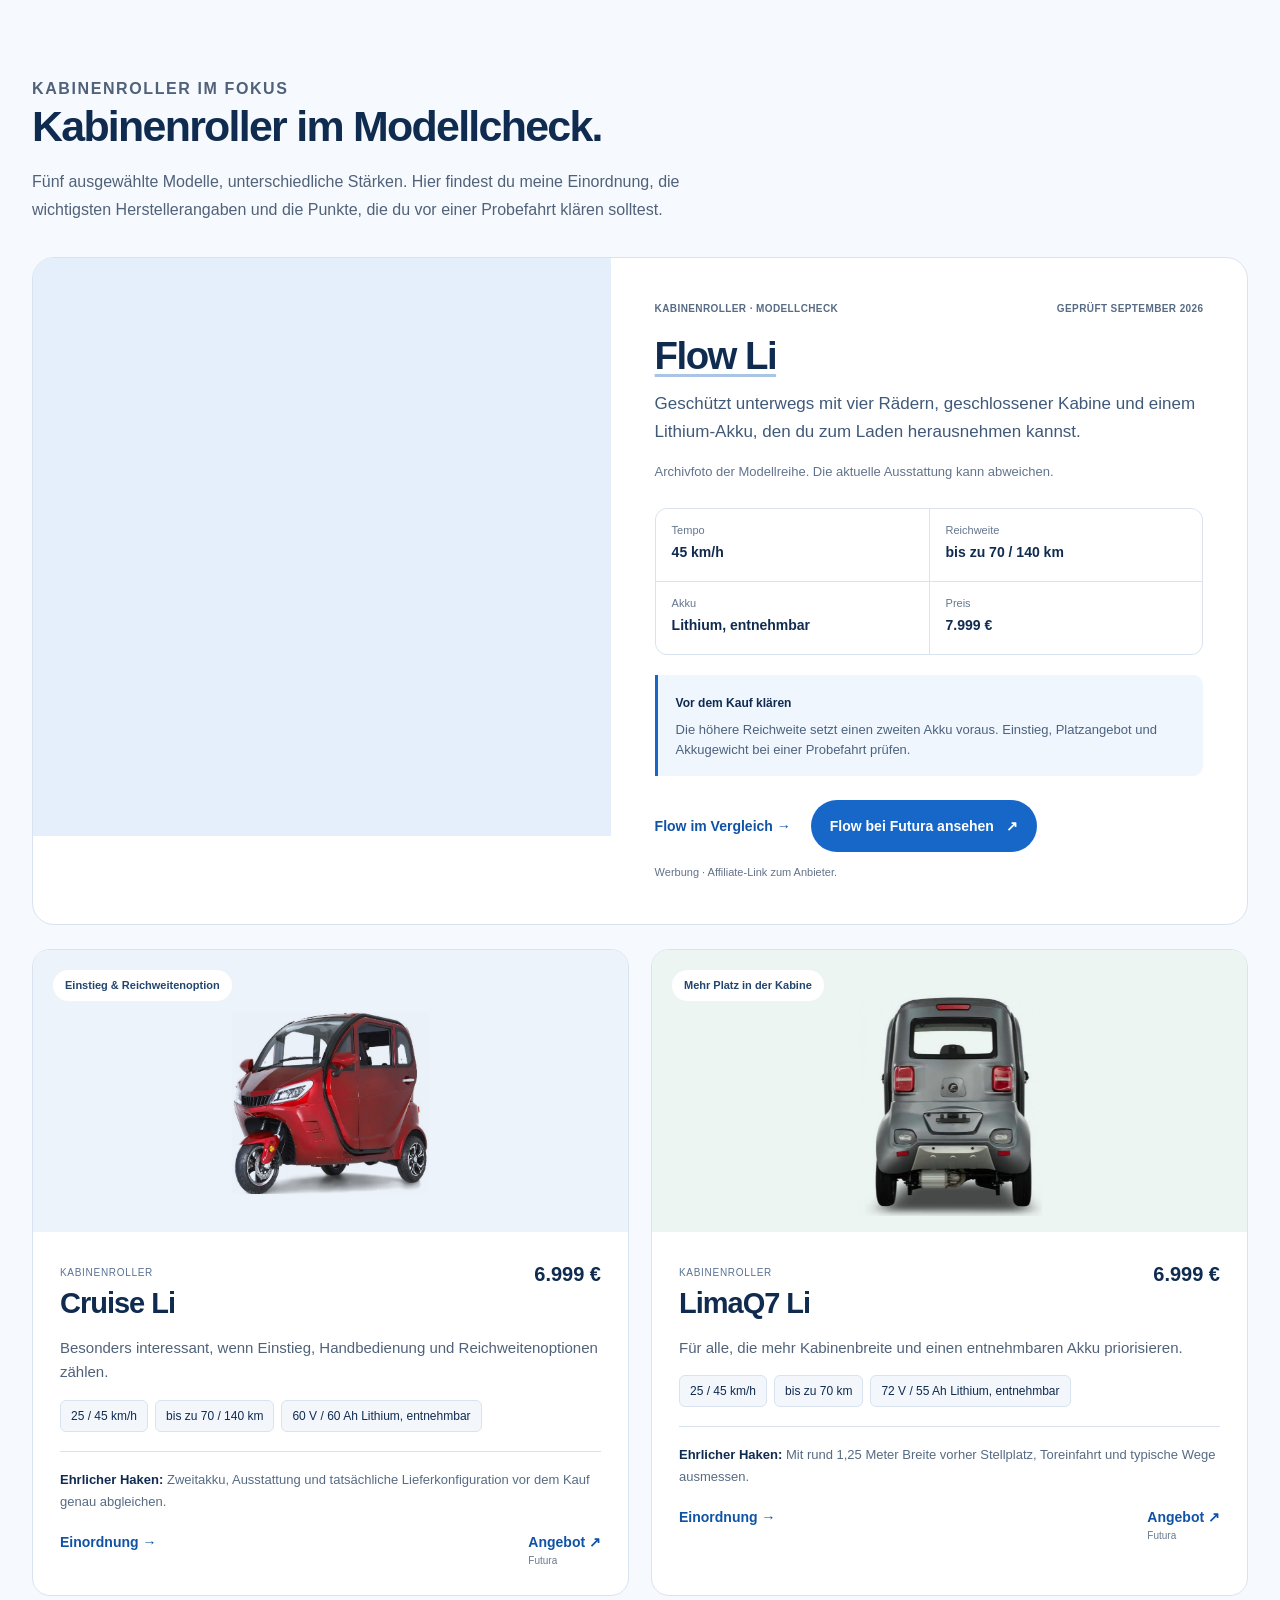
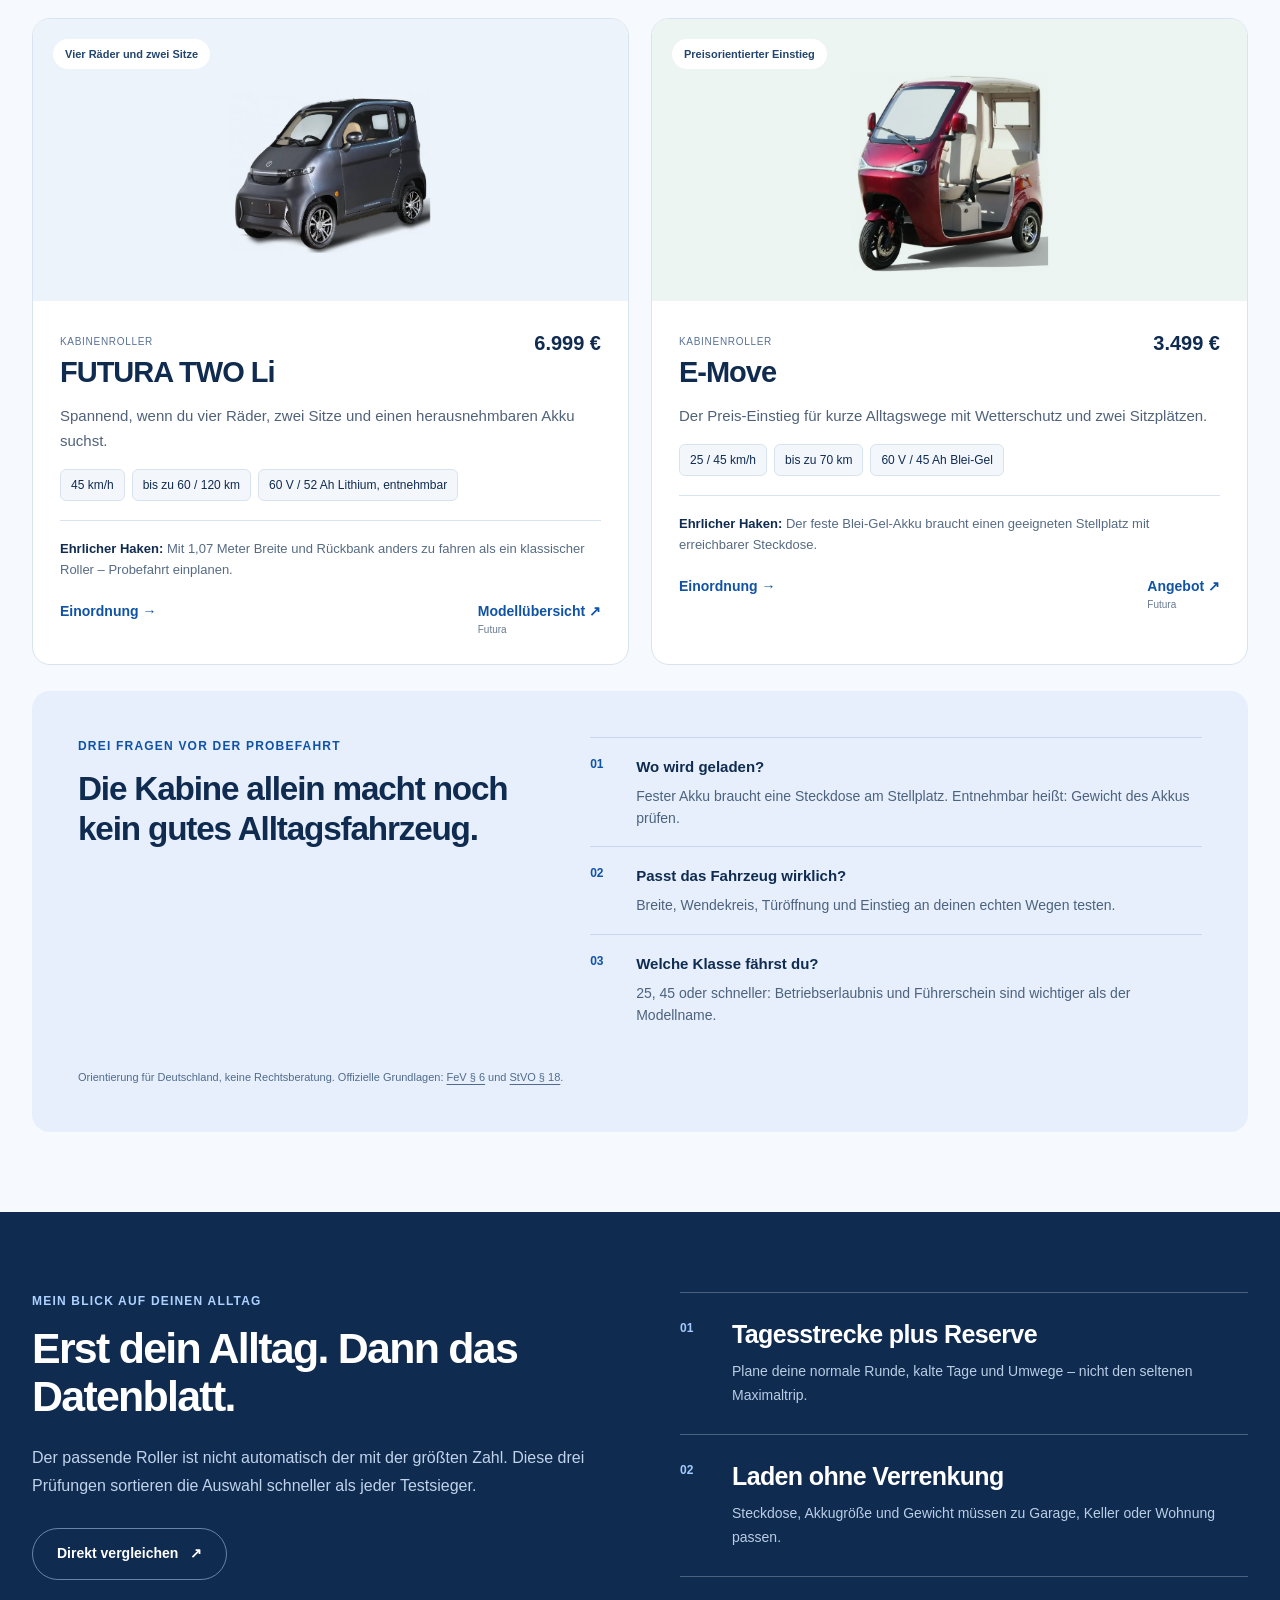
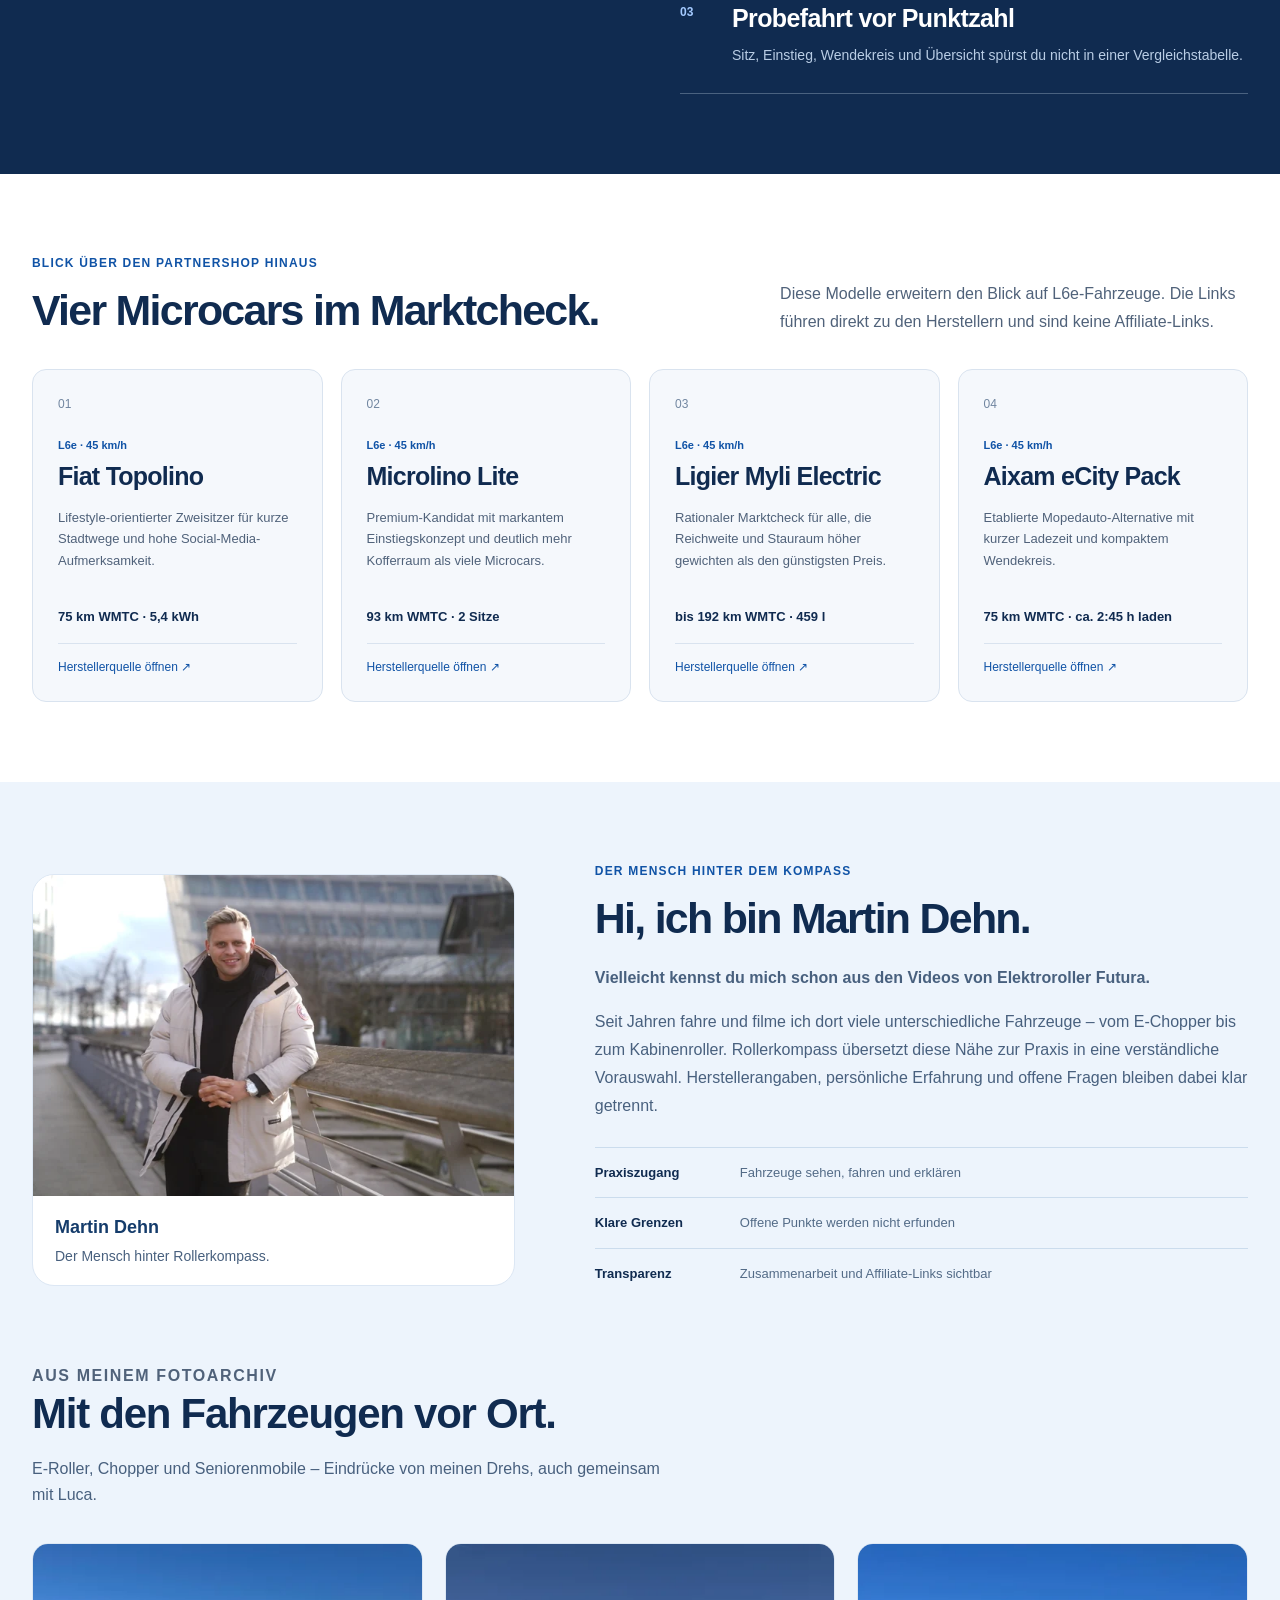
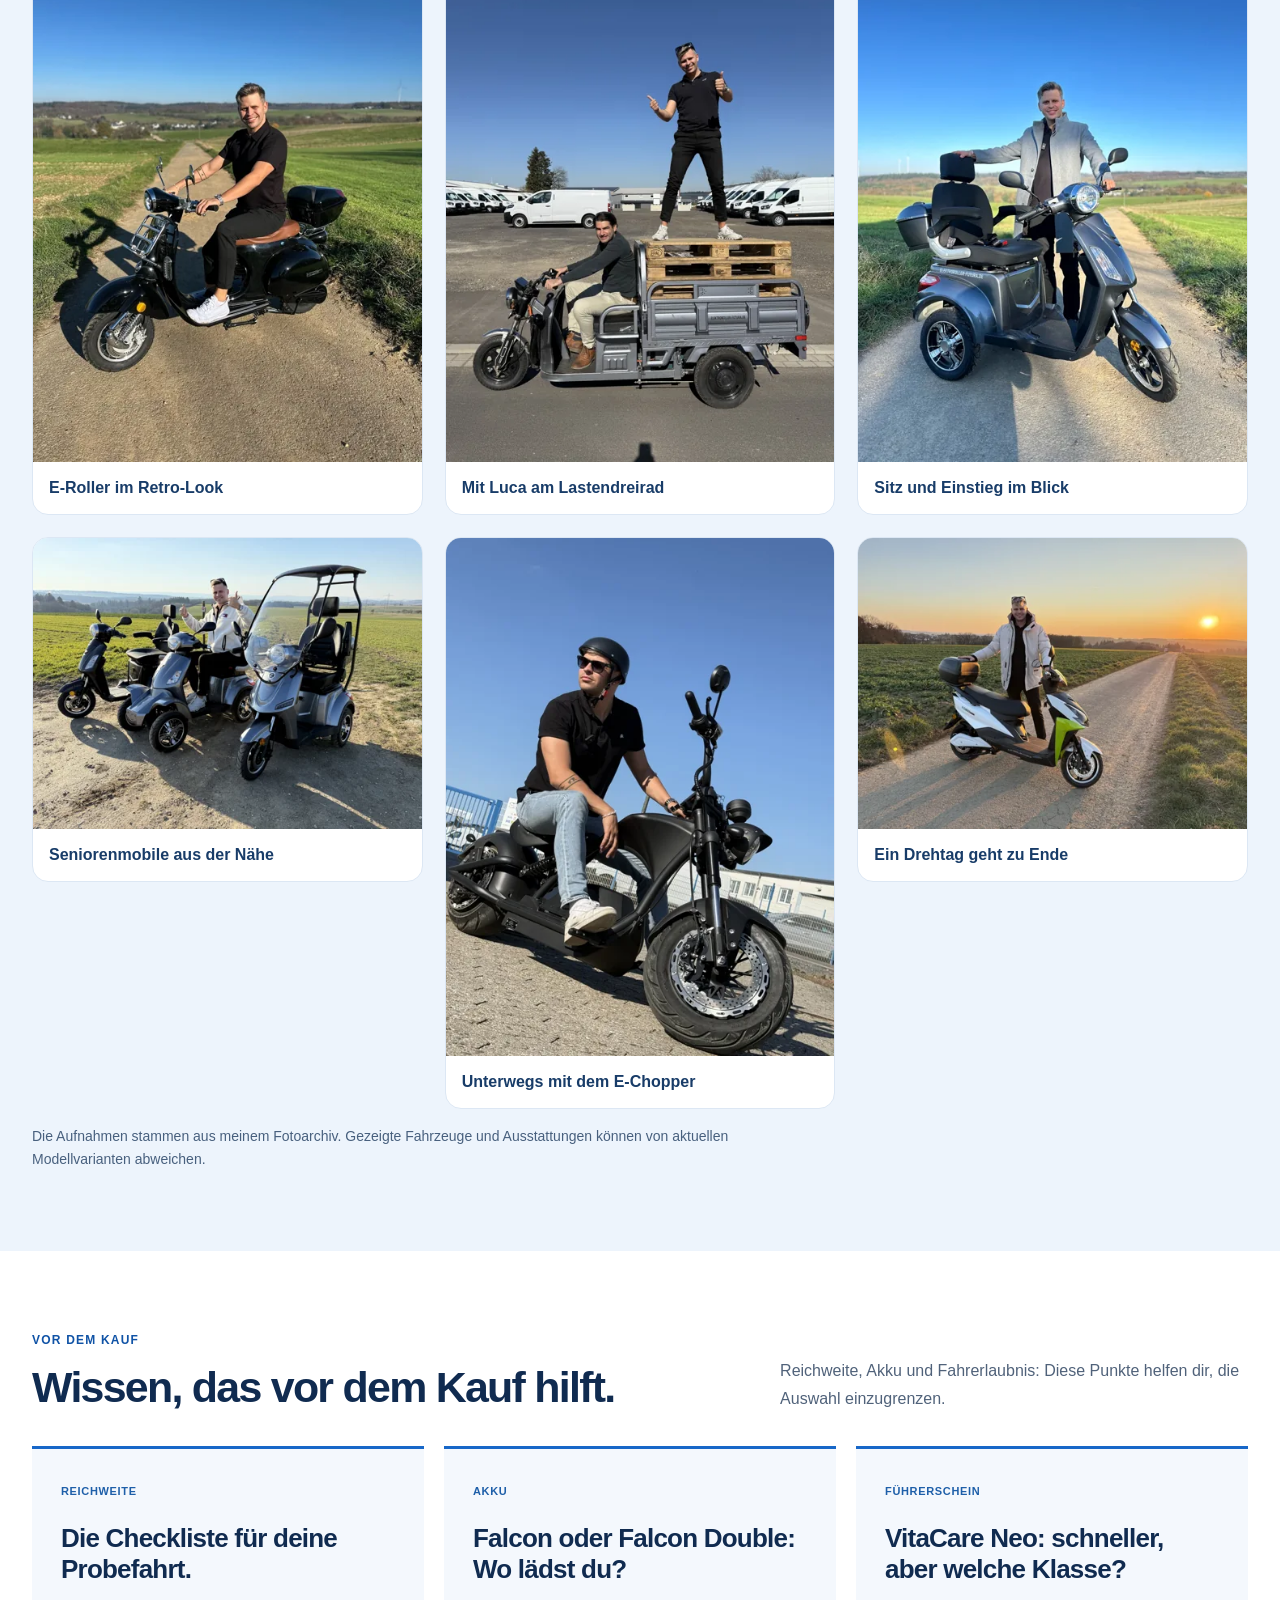
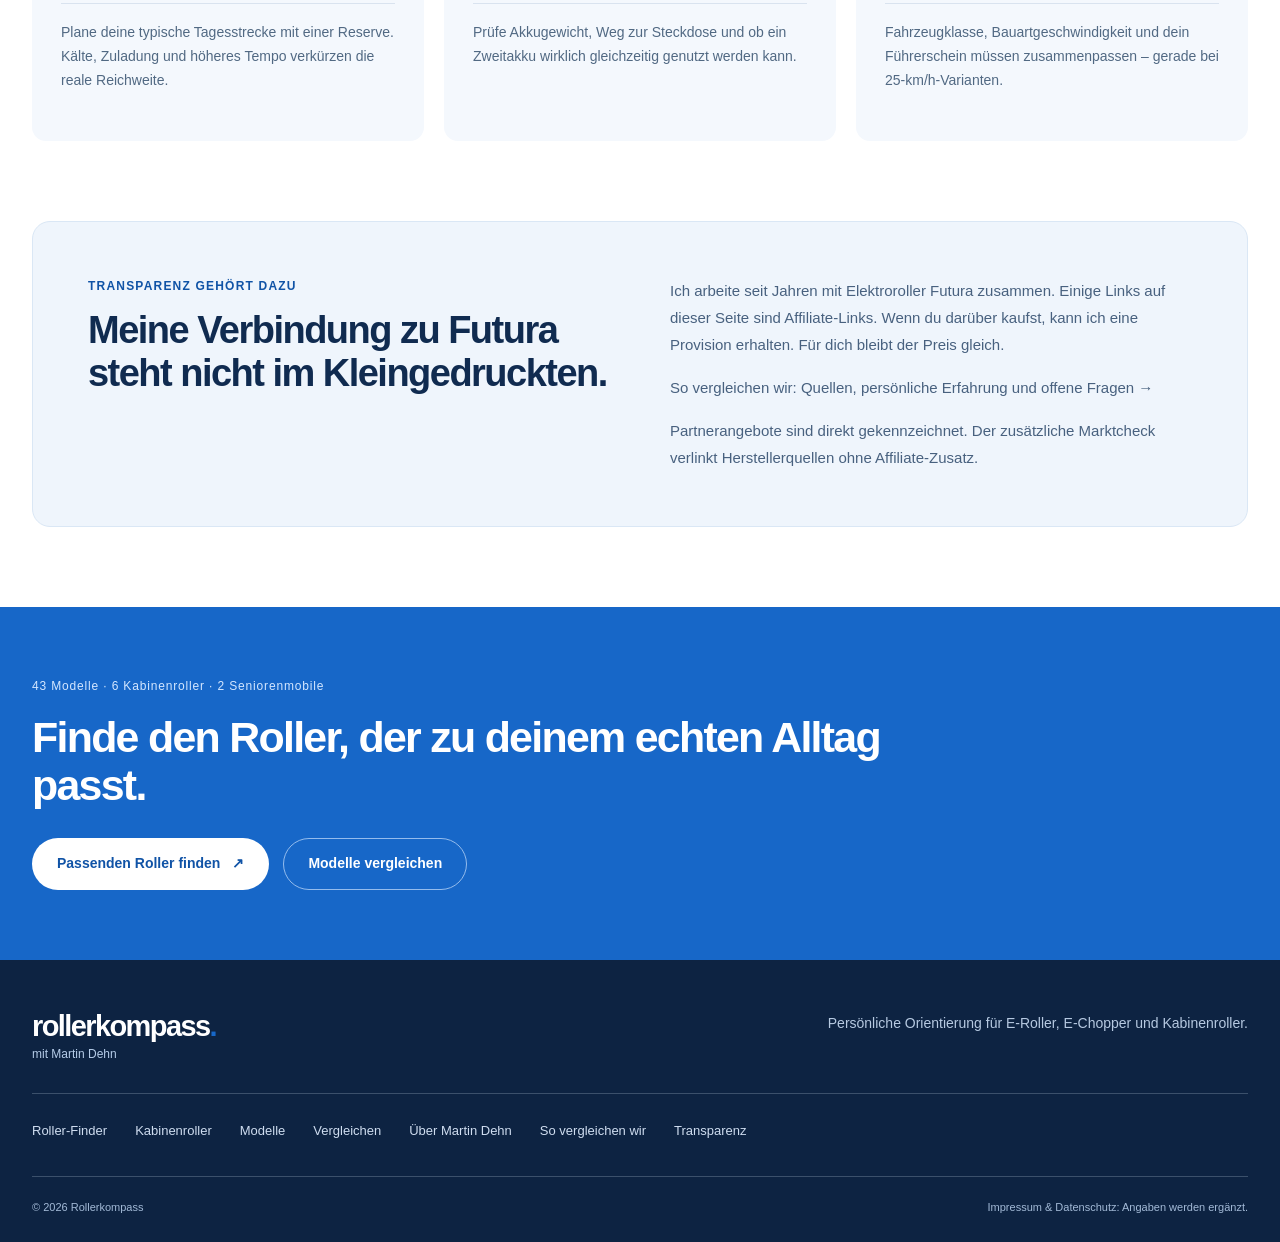
==== commit 9ba95604: "Update Futura affiliate links across Rollerkompass" ====
--- a/index.html
+++ b/index.html
@@ -22,9 +22,10 @@
   <meta name="twitter:title" content="Kabinenroller &amp; E-Roller vergleichen | Martin Dehn">
   <meta name="twitter:description" content="43 E-Roller, E-Chopper, Kabinenroller und Seniorenmobile nach Reichweite, Akku, Führerschein und Preis vergleichen.">
   <meta name="twitter:image" content="https://rollerkompass.de/assets/martin-luca-hero-blau-1254.webp">
-  <link rel="stylesheet" href="styles.css?v=ui-20260916">
+  <link rel="stylesheet" href="styles.css?v=links-20261005">
   <link rel="stylesheet" href="/roller-finder/finder.css?v=20260925">
   <link rel="stylesheet" href="/roller-finder/widget.css?v=20260925">
+  <link rel="stylesheet" href="/roller-finder/results.css?v=20260925">
   <script type="application/ld+json">{"@context":"https://schema.org","@graph":[{"@type":"WebSite","@id":"https://rollerkompass.de/#website","name":"Rollerkompass","alternateName":"Rollerkompass mit Martin Dehn","url":"https://rollerkompass.de/","inLanguage":"de-DE","publisher":{"@id":"https://rollerkompass.de/#organization"}},{"@type":"Organization","@id":"https://rollerkompass.de/#organization","name":"Rollerkompass","url":"https://rollerkompass.de/","founder":{"@id":"https://rollerkompass.de/ueber-martin-dehn/#person"}},{"@type":"Person","@id":"https://rollerkompass.de/ueber-martin-dehn/#person","name":"Martin Dehn","url":"https://rollerkompass.de/ueber-martin-dehn/","image":"https://rollerkompass.de/assets/martin-portrait-1280.webp","sameAs":["https://martindehn.de/"]},{"@type":"WebPage","@id":"https://rollerkompass.de/#page","url":"https://rollerkompass.de/","name":"Kabinenroller und E-Roller vergleichen","primaryImageOfPage":"https://rollerkompass.de/assets/martin-luca-hero-blau-1254.webp","isPartOf":{"@id":"https://rollerkompass.de/#website"},"dateModified":"2026-09-13","inLanguage":"de-DE"}]}</script>
 </head>
 <body>
@@ -111,10 +112,10 @@
             </div>
             <div class="product-actions">
               <a data-rk-model="flow-li" data-rk-kind="source" class="round-action" href="https://elektroroller-futura.de/shop/elektromobilitaet-fuer-senioren/elektro-kabinenroller-flow" target="_blank" rel="noopener noreferrer">Quelle ↗</a>
-              <a data-rk-model="flow-li" data-rk-kind="offer" class="round-action round-action-dark" href="https://elektroroller-futura.de/shop/elektromobilitaet-fuer-senioren/elektro-kabinenroller-flow" target="_blank" rel="noopener noreferrer" aria-label="Angebot für Flow Li bei Futura ansehen">Angebot ↗</a>
-            </div>
-          </div>
-
+              <a data-rk-model="flow-li" data-rk-kind="offer" class="round-action round-action-dark" href="https://elektroroller-futura.de/shop/elektromobilitaet-fuer-senioren/elektro-kabinenroller-flow?affp=17205#/geschwindigkeit_auswahlen-45_km_h/farbe-light_grey/anzahl_lithium_ionen_akkus-1_lithium_akku_70_km_reichweite" target="_blank" rel="sponsored nofollow noopener noreferrer" aria-label="Angebot für Flow Li bei Futura ansehen (Affiliate-Link)">Angebot ↗</a>
+            </div>
+          </div>
+          <p class="product-affiliate">Werbung · Affiliate-Link zum Anbieter</p>
         </div>
       </article>
       <article class="product-card" id="modell-vita-care-neo">
@@ -142,10 +143,10 @@
             </div>
             <div class="product-actions">
               <a data-rk-model="vita-care-neo" data-rk-kind="source" class="round-action" href="https://elektroroller-futura.de/shop/elektromobilitaet-fuer-senioren/vita-care-neo" target="_blank" rel="noopener noreferrer">Quelle ↗</a>
-              <a data-rk-model="vita-care-neo" data-rk-kind="offer" class="round-action round-action-dark" href="https://elektroroller-futura.de/shop/elektromobilitaet-fuer-senioren/vita-care-neo" target="_blank" rel="noopener noreferrer" aria-label="Angebot für VitaCare Neo bei Futura ansehen">Angebot ↗</a>
-            </div>
-          </div>
-
+              <a data-rk-model="vita-care-neo" data-rk-kind="offer" class="round-action round-action-dark" href="https://elektroroller-futura.de/shop/elektromobilitaet-fuer-senioren/vita-care-neo?affp=17205#/farbe-light_grey/anzahl_lithium_ionen_akkus-60v_20ah_50km_reichweite" target="_blank" rel="sponsored nofollow noopener noreferrer" aria-label="Angebot für VitaCare Neo bei Futura ansehen (Affiliate-Link)">Angebot ↗</a>
+            </div>
+          </div>
+          <p class="product-affiliate">Werbung · Affiliate-Link zum Anbieter</p>
         </div>
       </article>
       <article class="product-card" id="modell-falcon-blei">
@@ -204,10 +205,10 @@
             </div>
             <div class="product-actions">
               <a data-rk-model="vita-care-4000" data-rk-kind="source" class="round-action" href="https://elektroroller-futura.de/shop/elektromobilitaet-fuer-senioren/vita-care-4000" target="_blank" rel="noopener noreferrer">Quelle ↗</a>
-              <a data-rk-model="vita-care-4000" data-rk-kind="offer" class="round-action round-action-dark" href="https://elektroroller-futura.de/shop/elektromobilitaet-fuer-senioren/vita-care-4000" target="_blank" rel="noopener noreferrer" aria-label="Angebot für Vita Care 4000 bei Futura ansehen">Angebot ↗</a>
-            </div>
-          </div>
-
+              <a data-rk-model="vita-care-4000" data-rk-kind="offer" class="round-action round-action-dark" href="https://elektroroller-futura.de/shop/elektromobilitaet-fuer-senioren/vita-care-4000?affp=17205#/farbe-light_grey" target="_blank" rel="sponsored nofollow noopener noreferrer" aria-label="Angebot für Vita Care 4000 bei Futura ansehen (Affiliate-Link)">Angebot ↗</a>
+            </div>
+          </div>
+          <p class="product-affiliate">Werbung · Affiliate-Link zum Anbieter</p>
         </div>
       </article>
       <article class="product-card" id="modell-falcon-double">
@@ -266,10 +267,10 @@
             </div>
             <div class="product-actions">
               <a data-rk-model="cruise-li" data-rk-kind="source" class="round-action" href="https://elektroroller-futura.de/shop/elektromobilitaet-fuer-senioren/elektro-kabinenroller-cruise-li" target="_blank" rel="noopener noreferrer">Quelle ↗</a>
-              <a data-rk-model="cruise-li" data-rk-kind="offer" class="round-action round-action-dark" href="https://elektroroller-futura.de/shop/elektromobilitaet-fuer-senioren/elektro-kabinenroller-cruise-li" target="_blank" rel="noopener noreferrer" aria-label="Angebot für Cruise Li bei Futura ansehen">Angebot ↗</a>
-            </div>
-          </div>
-
+              <a data-rk-model="cruise-li" data-rk-kind="offer" class="round-action round-action-dark" href="https://elektroroller-futura.de/shop/elektromobilitaet-fuer-senioren/elektro-kabinenroller-cruise-li?affp=17205#/farbe-bordeaux_rot/geschwindigkeit_auswahlen-45_km_h/akku-1_lithium_akku_70_km_reichweite" target="_blank" rel="sponsored nofollow noopener noreferrer" aria-label="Angebot für Cruise Li bei Futura ansehen (Affiliate-Link)">Angebot ↗</a>
+            </div>
+          </div>
+          <p class="product-affiliate">Werbung · Affiliate-Link zum Anbieter</p>
         </div>
       </article>
       <article class="product-card" id="modell-limaq7-li">
@@ -297,10 +298,10 @@
             </div>
             <div class="product-actions">
               <a data-rk-model="limaq7-li" data-rk-kind="source" class="round-action" href="https://elektroroller-futura.de/shop/elektro-kabinenroller-futura/kabinenroller-limaq7-li-45-kmh-lithium-akku-3000-watt" target="_blank" rel="noopener noreferrer">Quelle ↗</a>
-              <a data-rk-model="limaq7-li" data-rk-kind="offer" class="round-action round-action-dark" href="https://elektroroller-futura.de/shop/elektro-kabinenroller-futura/kabinenroller-limaq7-li-45-kmh-lithium-akku-3000-watt" target="_blank" rel="noopener noreferrer" aria-label="Angebot für LimaQ7 Li bei Futura ansehen">Angebot ↗</a>
-            </div>
-          </div>
-
+              <a data-rk-model="limaq7-li" data-rk-kind="offer" class="round-action round-action-dark" href="https://elektroroller-futura.de/shop/elektro-kabinenroller-futura/kabinenroller-limaq7-li-45-kmh-lithium-akku-3000-watt?affp=17205#/farbe-light_grey" target="_blank" rel="sponsored nofollow noopener noreferrer" aria-label="Angebot für LimaQ7 Li bei Futura ansehen (Affiliate-Link)">Angebot ↗</a>
+            </div>
+          </div>
+          <p class="product-affiliate">Werbung · Affiliate-Link zum Anbieter</p>
         </div>
       </article>
       <article class="product-card" id="modell-falcon-double-max-range">
@@ -423,8 +424,8 @@
 </dl>
 <div class="honest-note"><strong>Vor dem Kauf klären</strong>
 <p>Die höhere Reichweite setzt einen zweiten Akku voraus. Einstieg, Platzangebot und Akkugewicht bei einer Probefahrt prüfen.</p></div>
-<div class="card-actions"><a class="text-link" href="/kabinenroller/flow-li/">Flow im Vergleich →</a><a class="button button-primary compact-button" href="https://elektroroller-futura.de/shop/elektromobilitaet-fuer-senioren/elektro-kabinenroller-flow" rel="noopener noreferrer" target="_blank">Flow bei Futura ansehen <span aria-hidden="true">↗</span></a></div>
-<small class="affiliate-note">Direkter Link zur offiziellen Futura-Seite.</small>
+<div class="card-actions"><a class="text-link" href="/kabinenroller/flow-li/">Flow im Vergleich →</a><a class="button button-primary compact-button" href="https://elektroroller-futura.de/shop/elektromobilitaet-fuer-senioren/elektro-kabinenroller-flow?affp=17205#/geschwindigkeit_auswahlen-45_km_h/farbe-light_grey/anzahl_lithium_ionen_akkus-1_lithium_akku_70_km_reichweite" rel="sponsored nofollow noopener noreferrer" target="_blank">Flow bei Futura ansehen <span aria-hidden="true">↗</span></a></div>
+<small class="affiliate-note">Werbung · Affiliate-Link zum Anbieter.</small>
 </div>
 </article>
 <div class="cabin-picks">
@@ -441,7 +442,7 @@
 <ul><li>25 / 45 km/h</li><li>bis zu 70 / 140 km</li><li>60 V / 60 Ah Lithium, entnehmbar</li>
 </ul>
 <div class="pick-caveat"><strong>Ehrlicher Haken:</strong> Zweitakku, Ausstattung und tatsächliche Lieferkonfiguration vor dem Kauf genau abgleichen.</div>
-<div class="pick-links"><a href="#modell-cruise-li" data-model-link="cruise-li">Einordnung →</a><a href="https://elektroroller-futura.de/shop/elektromobilitaet-fuer-senioren/elektro-kabinenroller-cruise-li" rel="noopener noreferrer" target="_blank">Angebot ↗<small>Futura</small></a>
+<div class="pick-links"><a href="#modell-cruise-li" data-model-link="cruise-li">Einordnung →</a><a href="https://elektroroller-futura.de/shop/elektromobilitaet-fuer-senioren/elektro-kabinenroller-cruise-li?affp=17205#/farbe-bordeaux_rot/geschwindigkeit_auswahlen-45_km_h/akku-1_lithium_akku_70_km_reichweite" rel="sponsored nofollow noopener noreferrer" target="_blank">Angebot ↗<small>Futura</small></a>
 </div>
 </div>
 </article>
@@ -458,7 +459,7 @@
 <ul><li>25 / 45 km/h</li><li>bis zu 70 km</li><li>72 V / 55 Ah Lithium, entnehmbar</li>
 </ul>
 <div class="pick-caveat"><strong>Ehrlicher Haken:</strong> Mit rund 1,25 Meter Breite vorher Stellplatz, Toreinfahrt und typische Wege ausmessen.</div>
-<div class="pick-links"><a href="#modell-limaq7-li" data-model-link="limaq7-li">Einordnung →</a><a href="https://elektroroller-futura.de/shop/elektro-kabinenroller-futura/kabinenroller-limaq7-li-45-kmh-lithium-akku-3000-watt" rel="noopener noreferrer" target="_blank">Angebot ↗<small>Futura</small></a>
+<div class="pick-links"><a href="#modell-limaq7-li" data-model-link="limaq7-li">Einordnung →</a><a href="https://elektroroller-futura.de/shop/elektro-kabinenroller-futura/kabinenroller-limaq7-li-45-kmh-lithium-akku-3000-watt?affp=17205#/farbe-light_grey" rel="sponsored nofollow noopener noreferrer" target="_blank">Angebot ↗<small>Futura</small></a>
 </div>
 </div>
 </article>
@@ -486,7 +487,7 @@
 <ul><li>25 / 45 km/h</li><li>bis zu 70 km</li><li>60 V / 45 Ah Blei-Gel</li>
 </ul>
 <div class="pick-caveat"><strong>Ehrlicher Haken:</strong> Der feste Blei-Gel-Akku braucht einen geeigneten Stellplatz mit erreichbarer Steckdose.</div>
-<div class="pick-links"><a href="#modell-e-move" data-model-link="e-move">Einordnung →</a><a href="https://elektroroller-futura.de/shop/elektromobilitaet-fuer-senioren/elektro-kabinenroller-e-move" rel="noopener noreferrer" target="_blank">Angebot ↗<small>Futura</small></a>
+<div class="pick-links"><a href="#modell-e-move" data-model-link="e-move">Einordnung →</a><a href="https://elektroroller-futura.de/shop/elektromobilitaet-fuer-senioren/elektro-kabinenroller-e-move?affp=17205#/farbe-bordeaux_rot/geschwindigkeit_auswahlen-45_km_h" rel="sponsored nofollow noopener noreferrer" target="_blank">Angebot ↗<small>Futura</small></a>
 </div>
 </div>
 </article>
@@ -647,11 +648,11 @@
 </main>
 <noscript>
 <p class="noscript-note">Bitte aktiviere JavaScript, um Modelle zu filtern und zu vergleichen.</p></noscript>
-<script src="products.js?v=ui-20260916"></script>
-<script src="app.js?v=ui-20260916"></script>
+<script src="products.js?v=links-20261005"></script>
+<script src="app.js?v=links-20261005"></script>
 <script src="/roller-finder/widget.js?v=20260925"></script>
 <script src="/roller-finder/finder.js?v=20260925"></script>
 <script defer src="/click-tracking.js?v=futura-20260915"></script>
 </body>
 </html>
-
+
--- a/roller-finder/results.css
+++ b/roller-finder/results.css
@@ -0,0 +1,2 @@
+.finder-result-head{display:flex;justify-content:space-between;align-items:flex-start;gap:16px}.finder-result-head>div{min-width:0}.finder-thumb{flex:0 0 92px;width:92px;margin:0;text-align:center}.finder-thumb img{display:block;width:92px;height:92px;object-fit:contain;border-radius:11px;background:#f2f8f6}.finder-thumb figcaption{margin-top:3px;color:#61737c;font-size:10px;line-height:1.2}.finder-result .finder-facts{margin-top:7px}@media(max-width:540px){.finder-thumb{flex-basis:72px;width:72px}.finder-thumb img{width:72px;height:72px}}
+
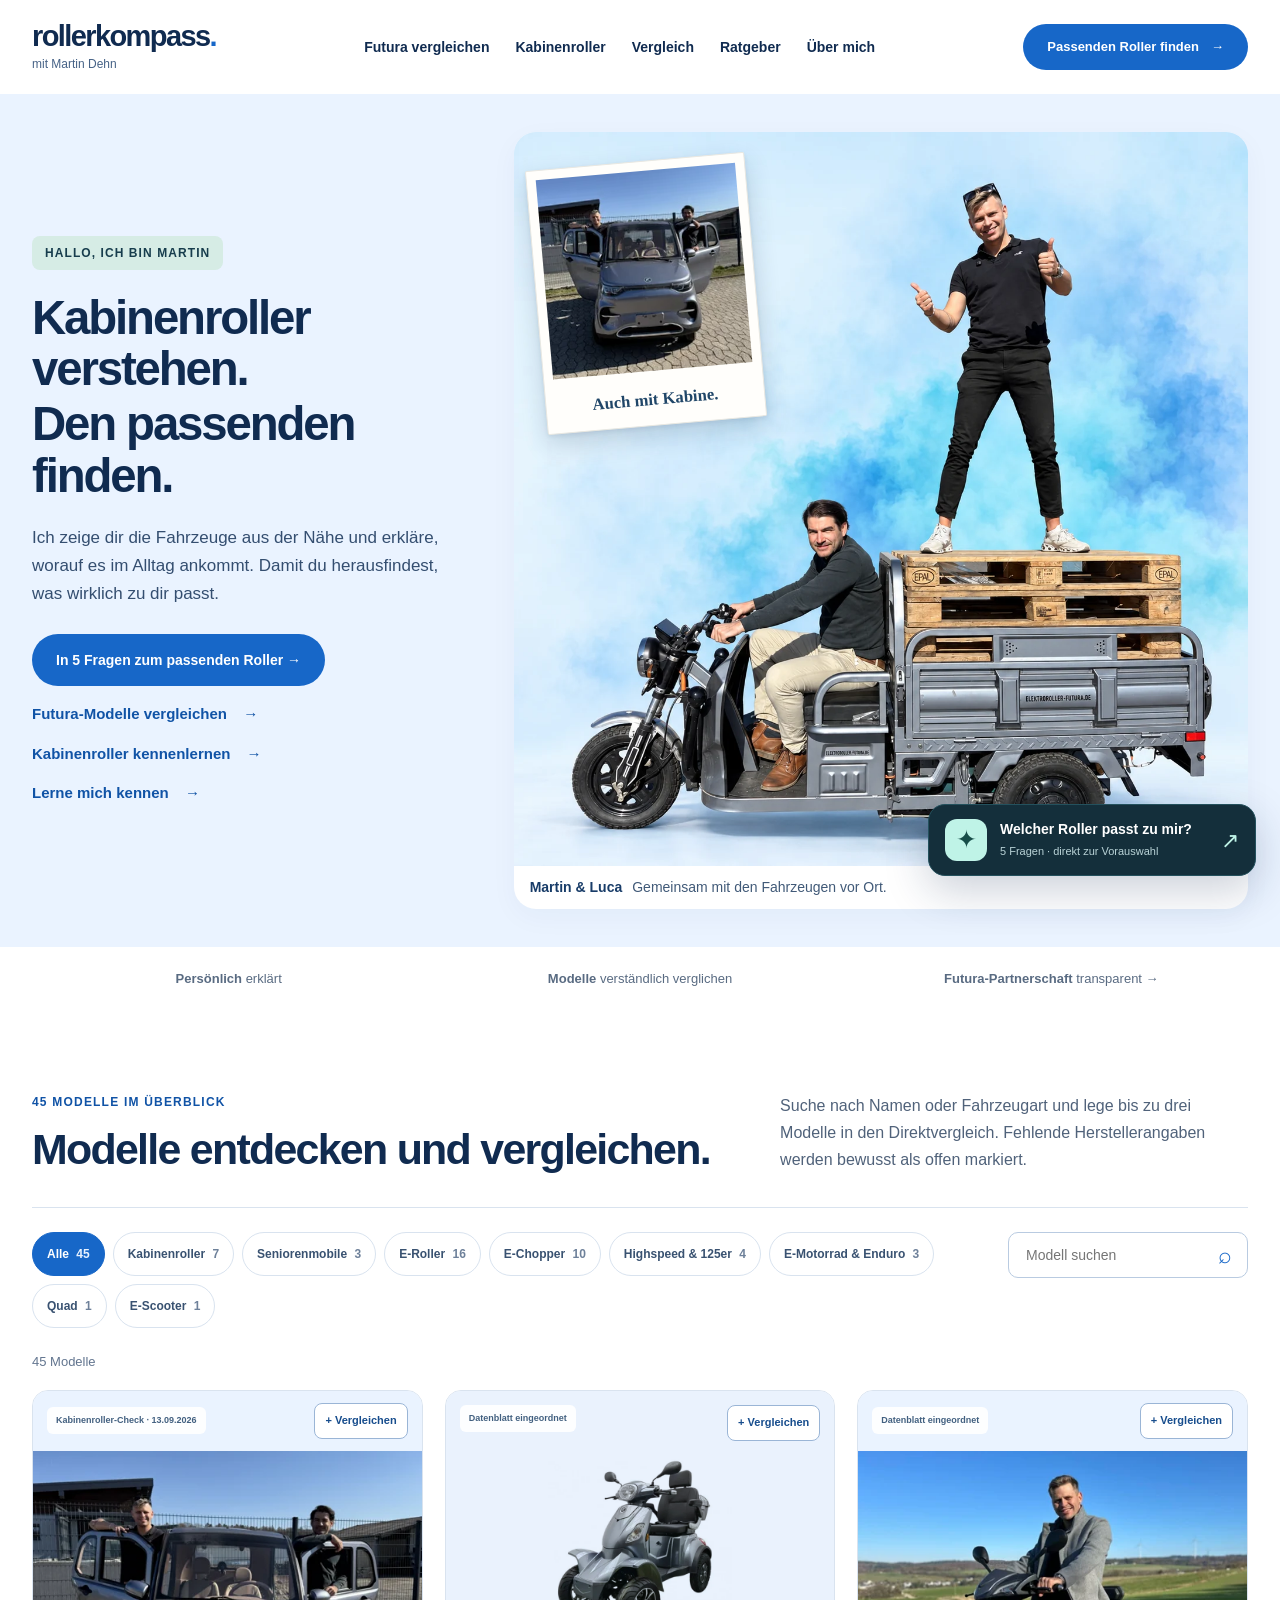
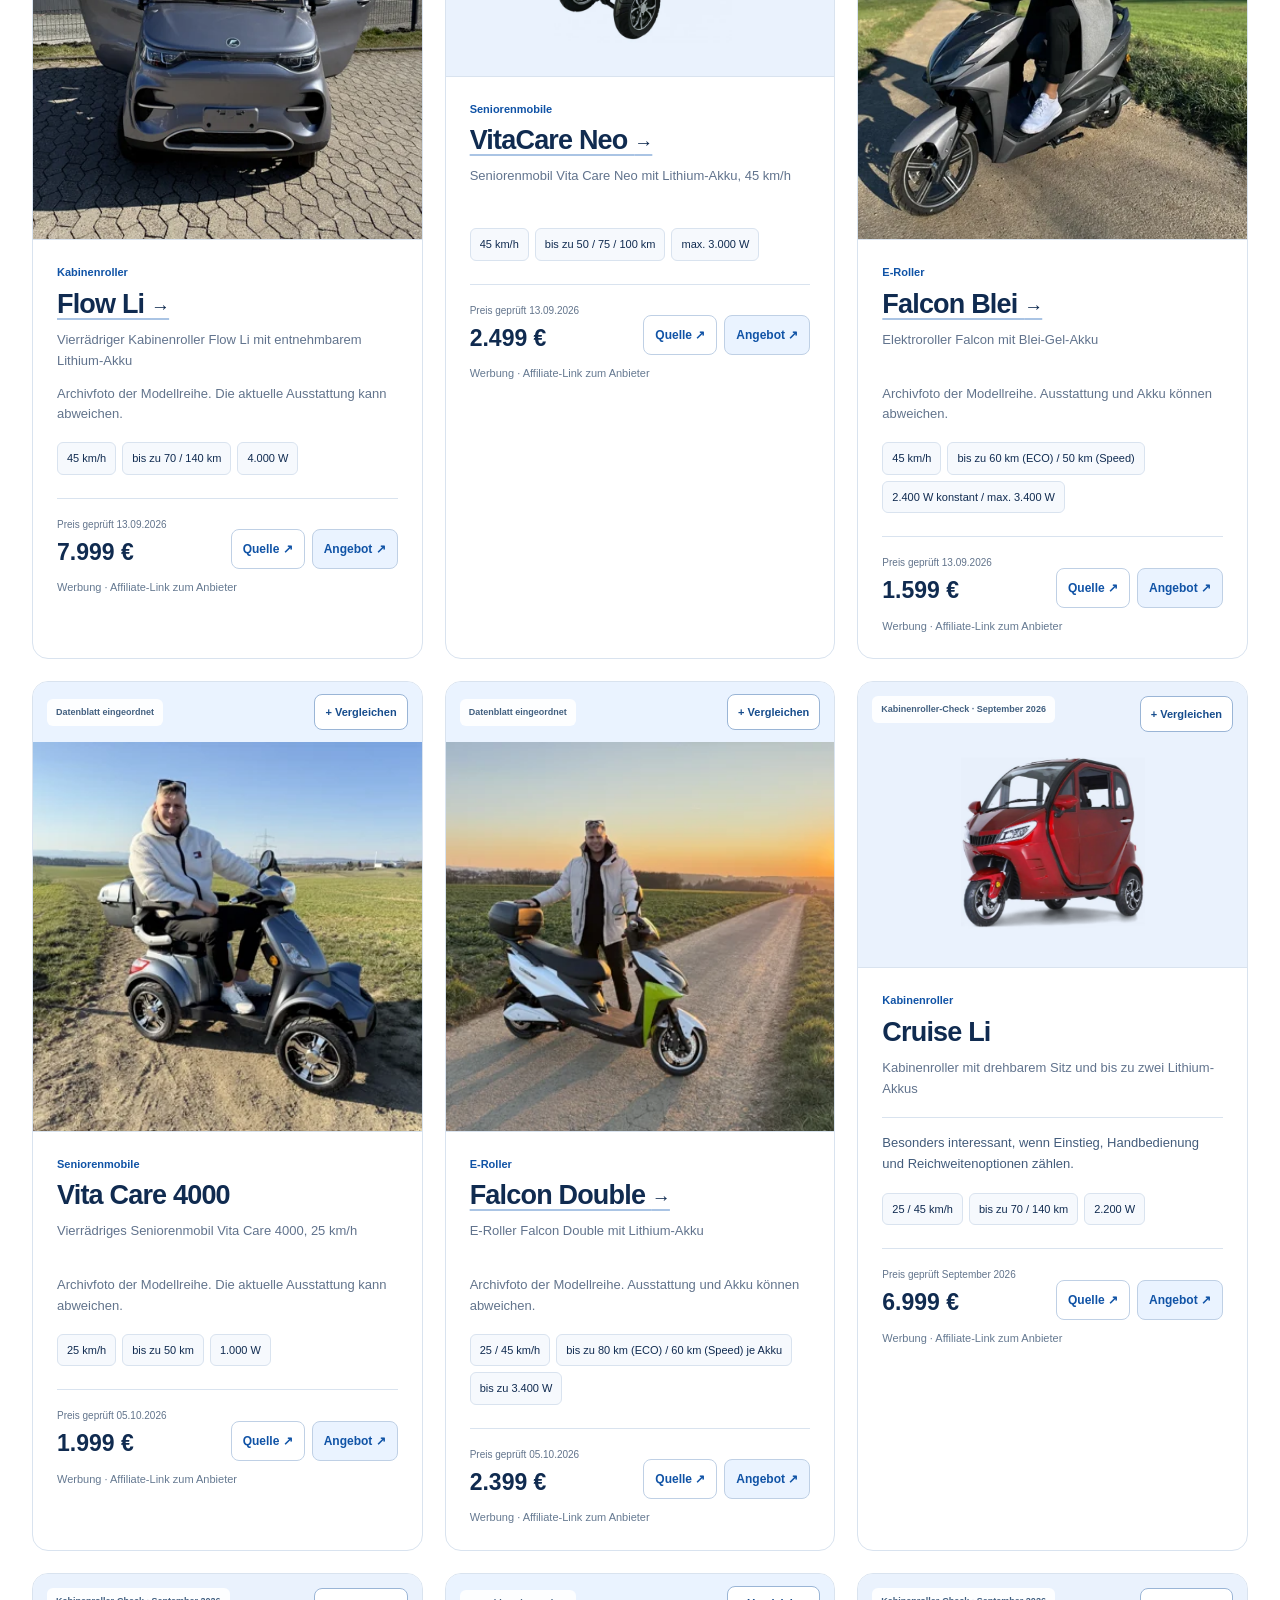
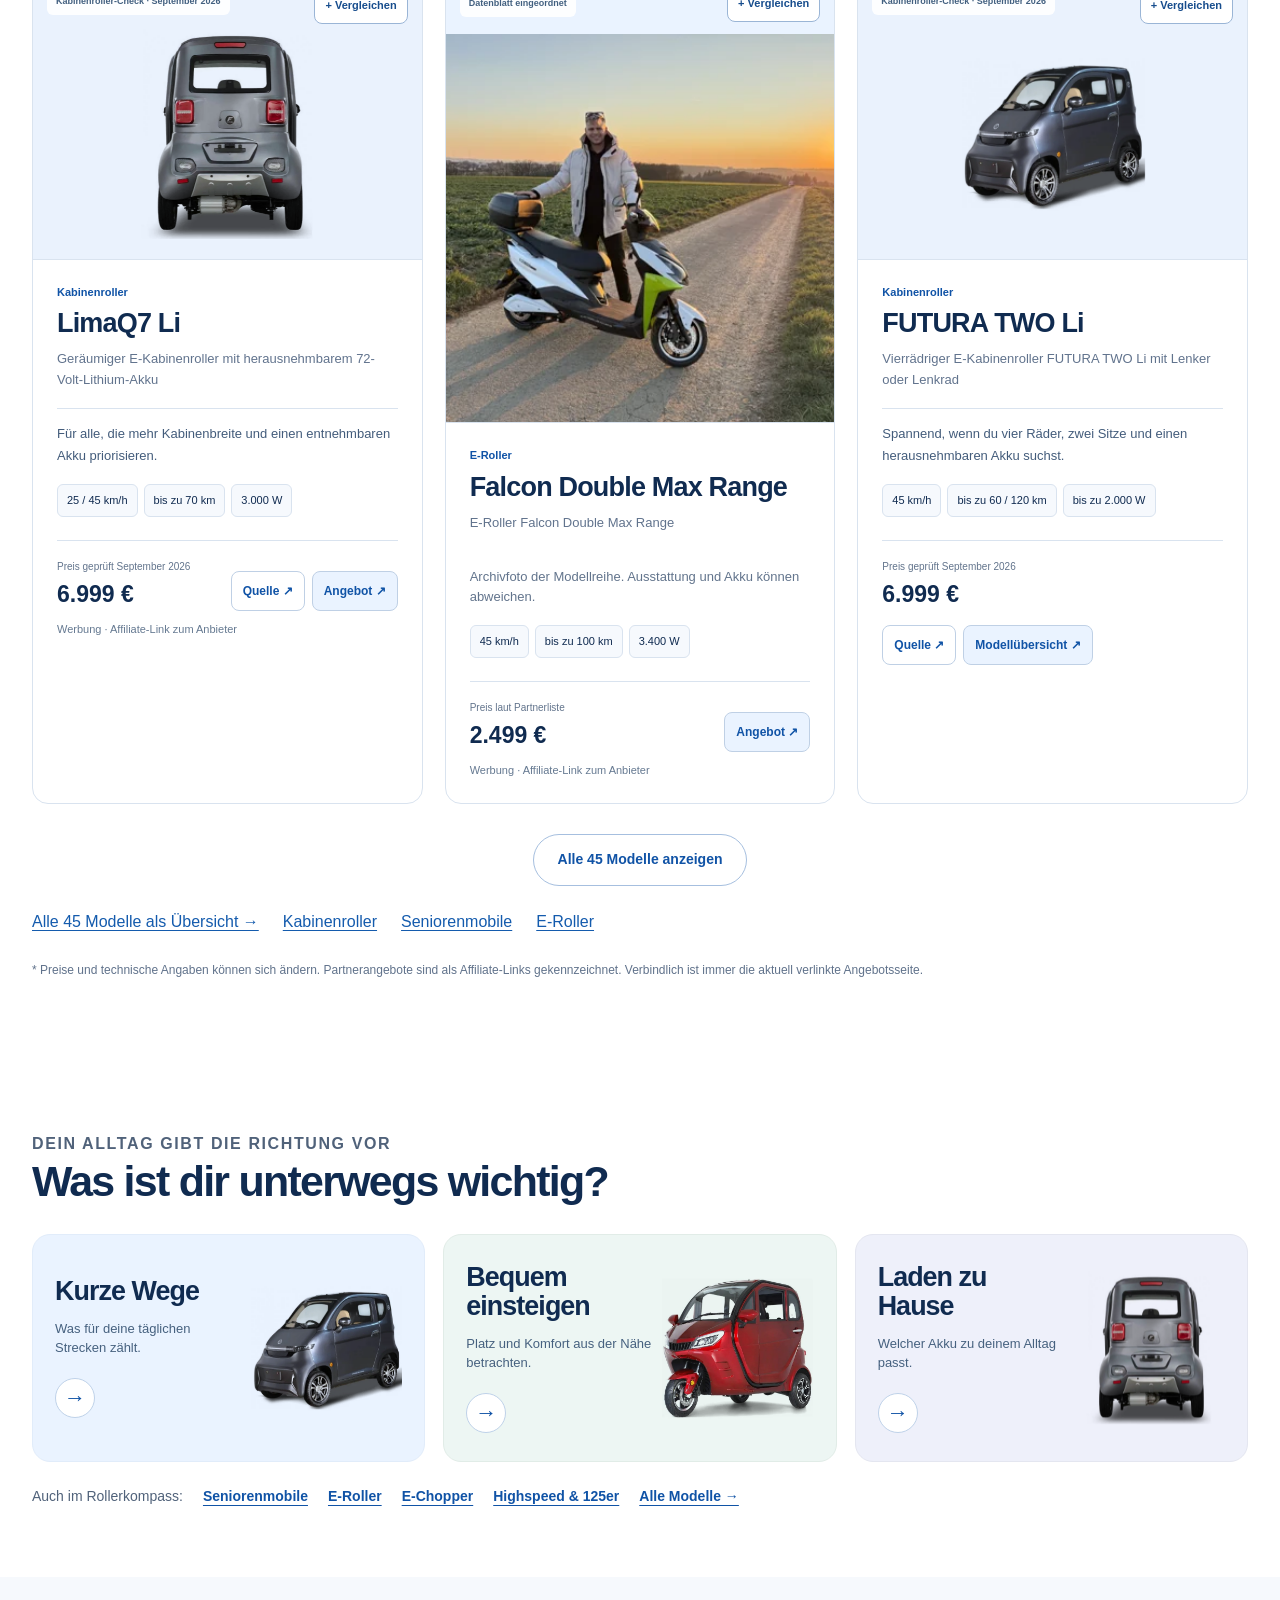
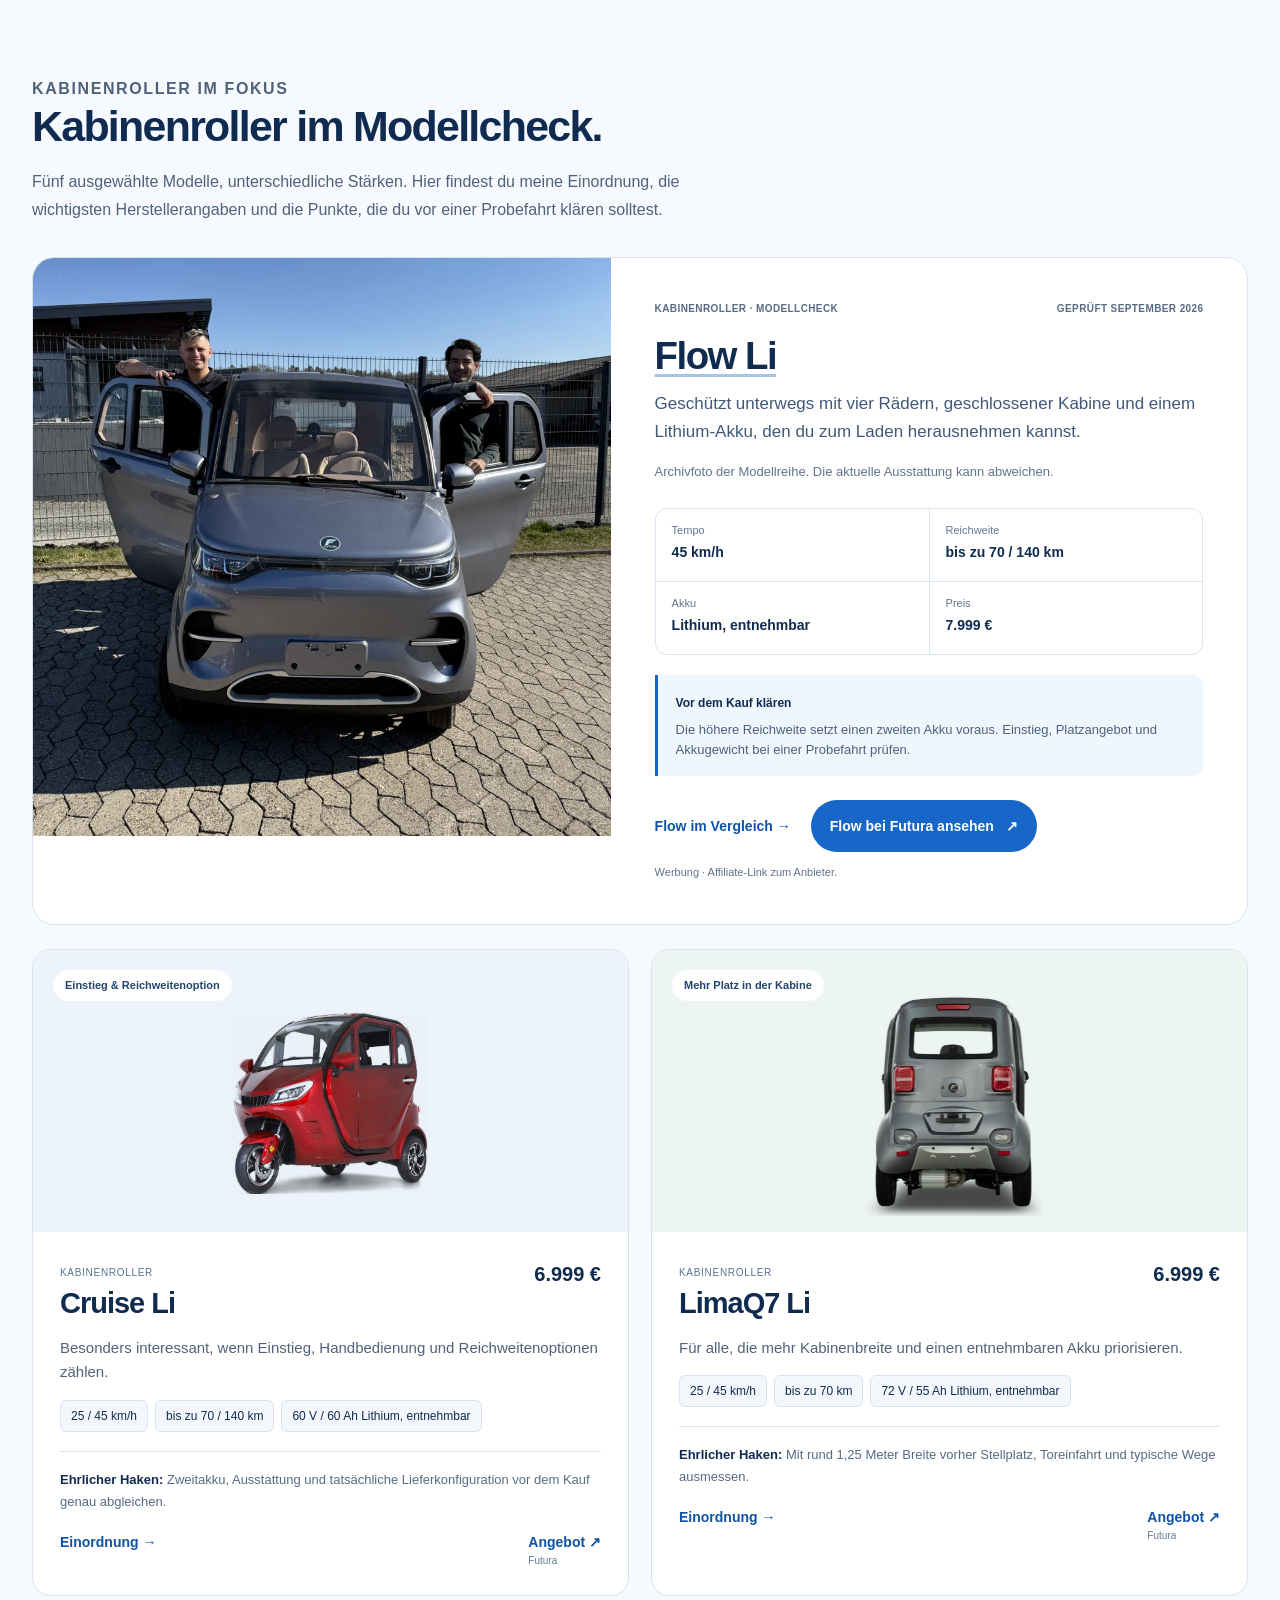
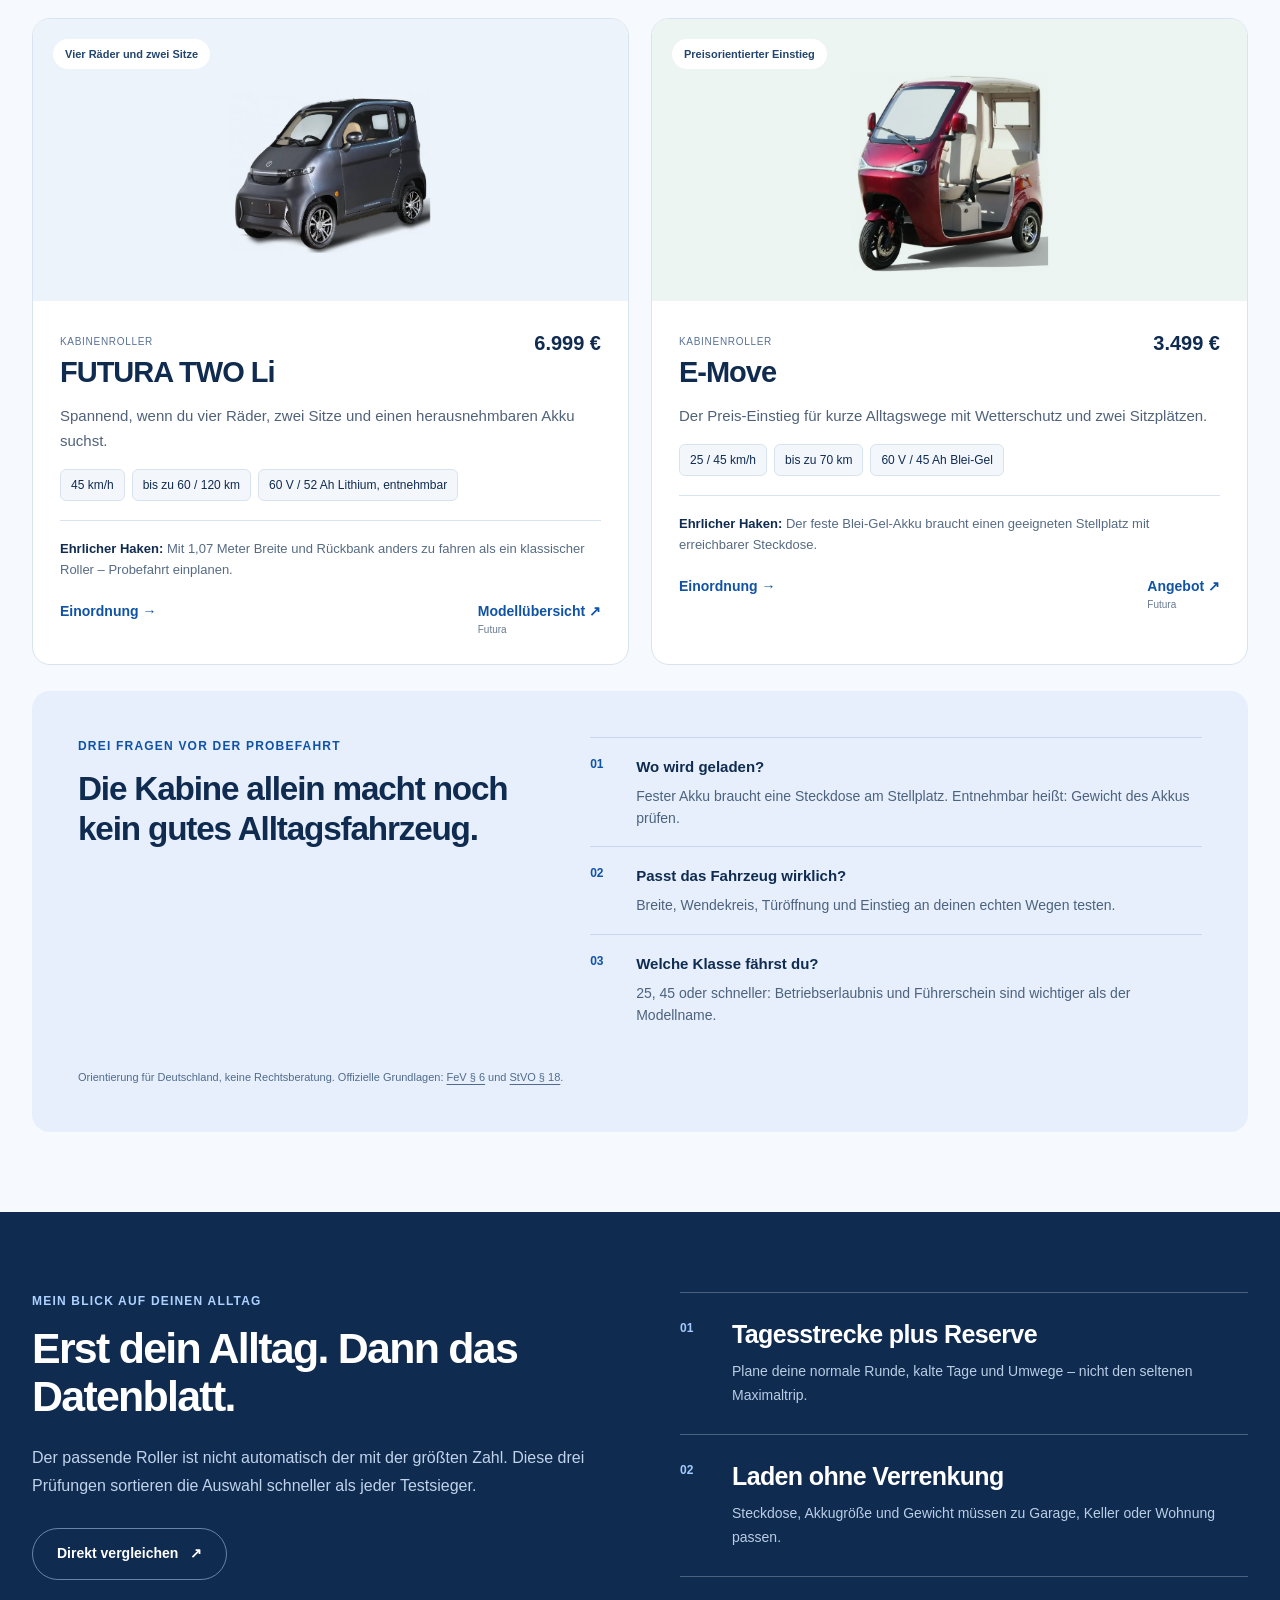
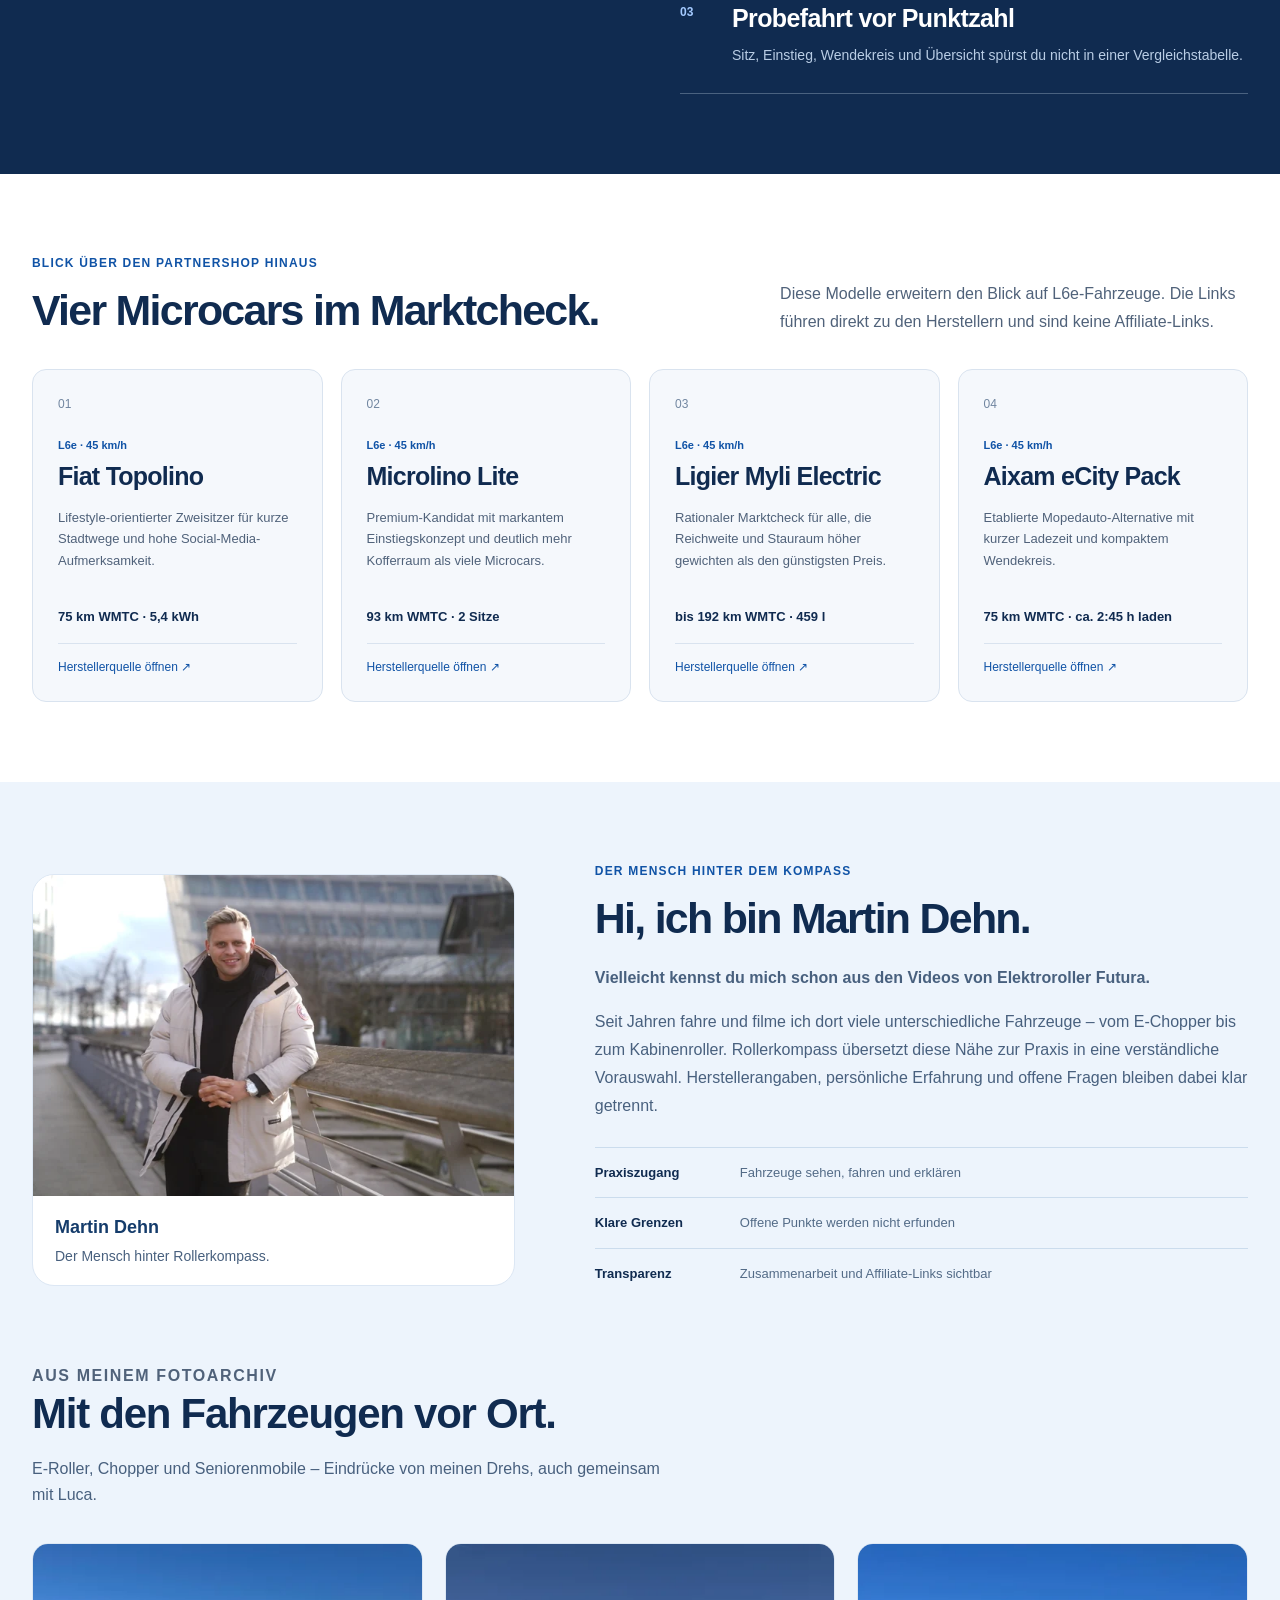
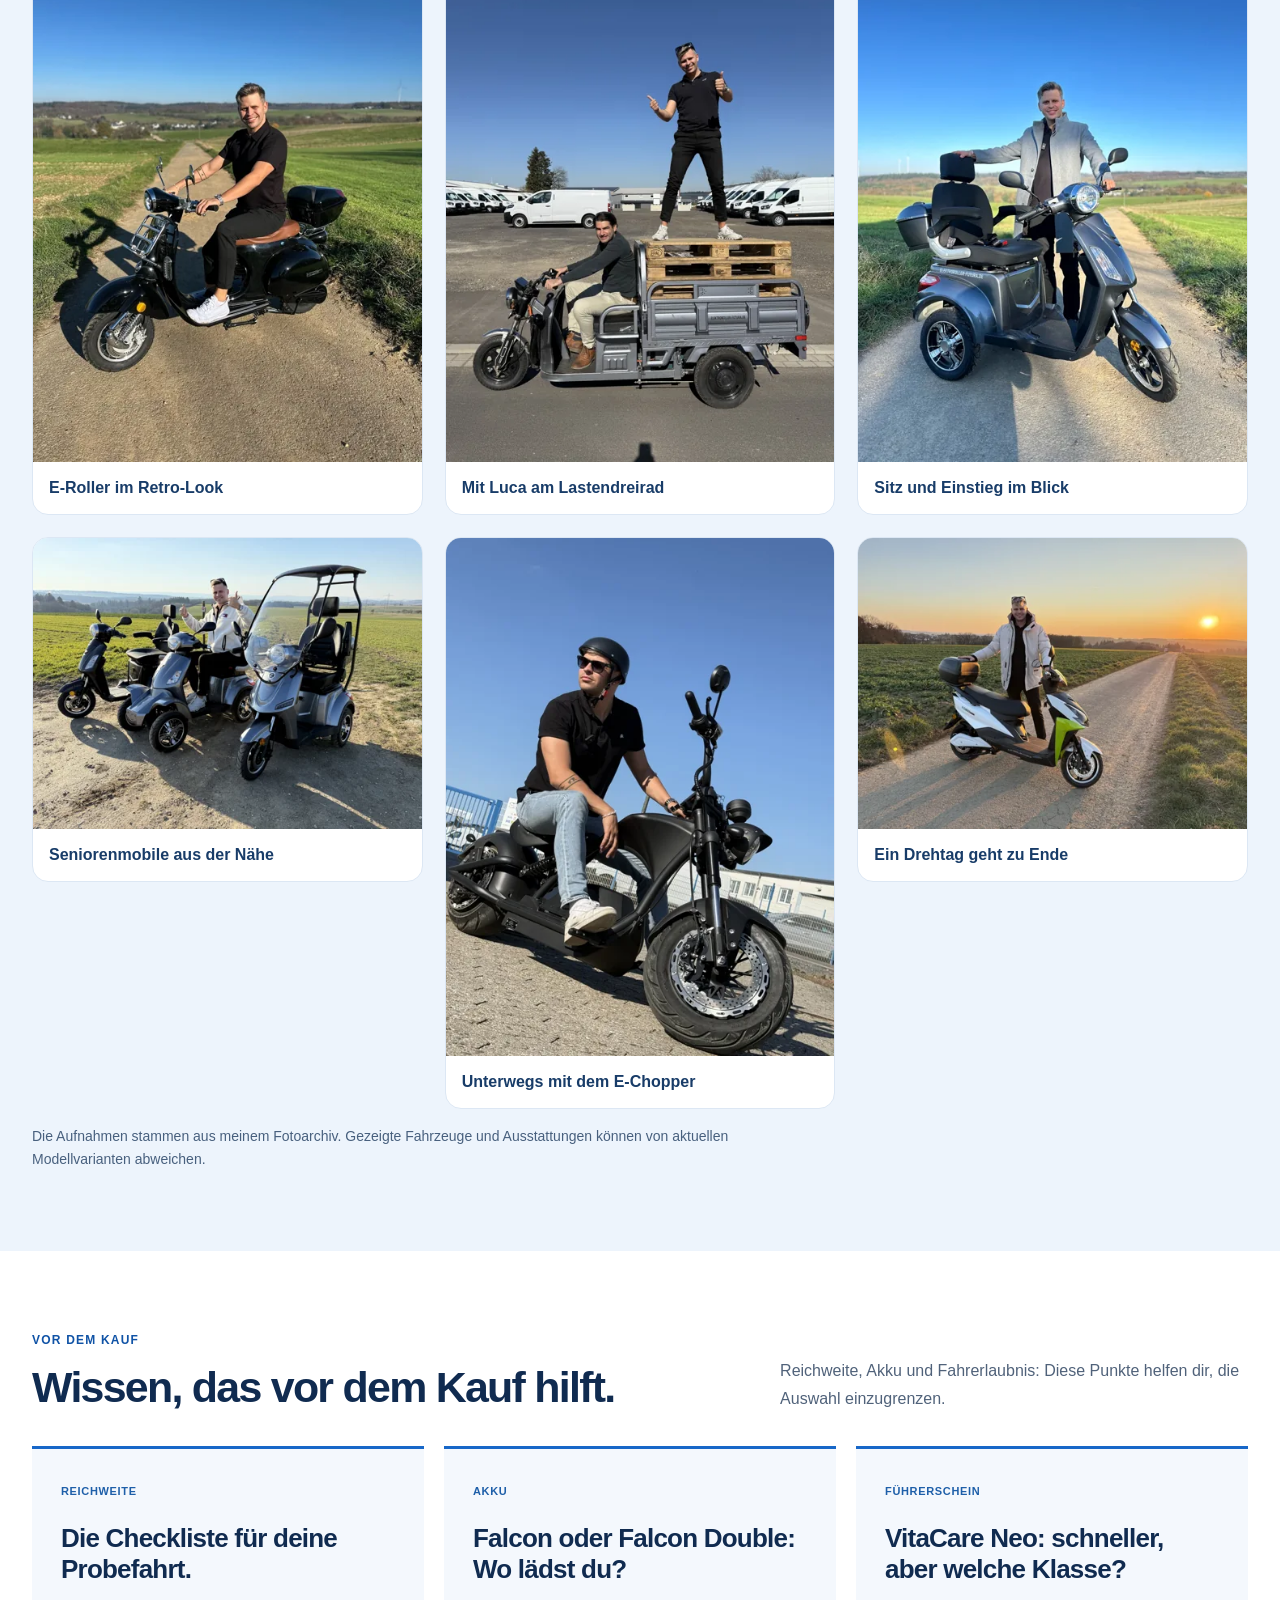
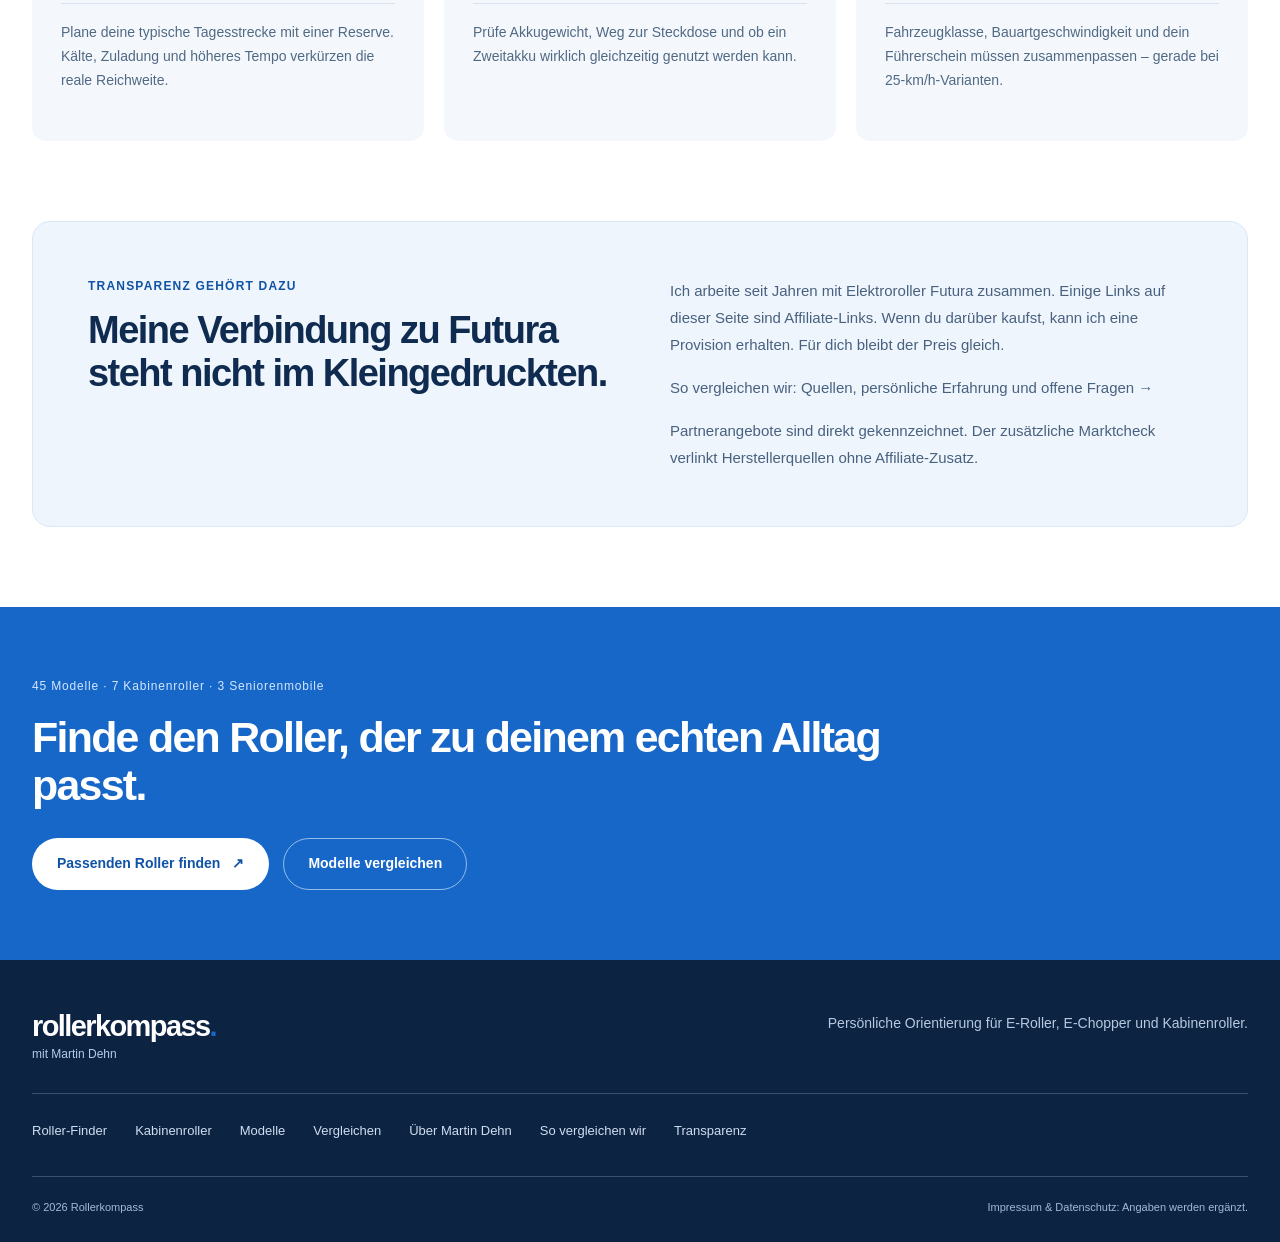
==== commit b82861dd: "Refresh Futura prices and expand model catalogue" ====
--- a/index.html
+++ b/index.html
@@ -12,7 +12,7 @@
   <meta property="og:locale" content="de_DE">
   <meta property="og:site_name" content="Rollerkompass">
   <meta property="og:title" content="Kabinenroller &amp; E-Roller vergleichen | Martin Dehn">
-  <meta property="og:description" content="43 E-Roller, E-Chopper, Kabinenroller und Seniorenmobile nach Reichweite, Akku, Führerschein und Preis vergleichen – ehrlich und transparent eingeordnet.">
+  <meta property="og:description" content="45 E-Roller, E-Chopper, Kabinenroller und Seniorenmobile nach Reichweite, Akku, Führerschein und Preis vergleichen – ehrlich und transparent eingeordnet.">
   <meta property="og:url" content="https://rollerkompass.de/">
   <meta property="og:image" content="https://rollerkompass.de/assets/martin-luca-hero-blau-1254.webp">
   <meta property="og:image:width" content="1254">
@@ -20,13 +20,13 @@
   <meta property="og:image:alt" content="Martin steht auf der Ladefläche eines Lastendreirads, Luca sitzt am Lenker – vor blau-türkisem Hintergrund.">
   <meta name="twitter:card" content="summary_large_image">
   <meta name="twitter:title" content="Kabinenroller &amp; E-Roller vergleichen | Martin Dehn">
-  <meta name="twitter:description" content="43 E-Roller, E-Chopper, Kabinenroller und Seniorenmobile nach Reichweite, Akku, Führerschein und Preis vergleichen.">
+  <meta name="twitter:description" content="45 E-Roller, E-Chopper, Kabinenroller und Seniorenmobile nach Reichweite, Akku, Führerschein und Preis vergleichen.">
   <meta name="twitter:image" content="https://rollerkompass.de/assets/martin-luca-hero-blau-1254.webp">
   <link rel="stylesheet" href="styles.css?v=links-20261005">
   <link rel="stylesheet" href="/roller-finder/finder.css?v=20260925">
   <link rel="stylesheet" href="/roller-finder/widget.css?v=20260925">
   <link rel="stylesheet" href="/roller-finder/results.css?v=20260925">
-  <script type="application/ld+json">{"@context":"https://schema.org","@graph":[{"@type":"WebSite","@id":"https://rollerkompass.de/#website","name":"Rollerkompass","alternateName":"Rollerkompass mit Martin Dehn","url":"https://rollerkompass.de/","inLanguage":"de-DE","publisher":{"@id":"https://rollerkompass.de/#organization"}},{"@type":"Organization","@id":"https://rollerkompass.de/#organization","name":"Rollerkompass","url":"https://rollerkompass.de/","founder":{"@id":"https://rollerkompass.de/ueber-martin-dehn/#person"}},{"@type":"Person","@id":"https://rollerkompass.de/ueber-martin-dehn/#person","name":"Martin Dehn","url":"https://rollerkompass.de/ueber-martin-dehn/","image":"https://rollerkompass.de/assets/martin-portrait-1280.webp","sameAs":["https://martindehn.de/"]},{"@type":"WebPage","@id":"https://rollerkompass.de/#page","url":"https://rollerkompass.de/","name":"Kabinenroller und E-Roller vergleichen","primaryImageOfPage":"https://rollerkompass.de/assets/martin-luca-hero-blau-1254.webp","isPartOf":{"@id":"https://rollerkompass.de/#website"},"dateModified":"2026-09-13","inLanguage":"de-DE"}]}</script>
+  <script type="application/ld+json">{"@context":"https://schema.org","@graph":[{"@type":"WebSite","@id":"https://rollerkompass.de/#website","name":"Rollerkompass","alternateName":"Rollerkompass mit Martin Dehn","url":"https://rollerkompass.de/","inLanguage":"de-DE","publisher":{"@id":"https://rollerkompass.de/#organization"}},{"@type":"Organization","@id":"https://rollerkompass.de/#organization","name":"Rollerkompass","url":"https://rollerkompass.de/","founder":{"@id":"https://rollerkompass.de/ueber-martin-dehn/#person"}},{"@type":"Person","@id":"https://rollerkompass.de/ueber-martin-dehn/#person","name":"Martin Dehn","url":"https://rollerkompass.de/ueber-martin-dehn/","image":"https://rollerkompass.de/assets/martin-portrait-1280.webp","sameAs":["https://martindehn.de/"]},{"@type":"WebPage","@id":"https://rollerkompass.de/#page","url":"https://rollerkompass.de/","name":"Kabinenroller und E-Roller vergleichen","primaryImageOfPage":"https://rollerkompass.de/assets/martin-luca-hero-blau-1254.webp","isPartOf":{"@id":"https://rollerkompass.de/#website"},"dateModified":"2026-10-05","inLanguage":"de-DE"}]}</script>
 </head>
 <body>
 <a class="skip-link" href="#inhalt">Zum Inhalt springen</a>
@@ -69,7 +69,7 @@
 <div class="shell">
 <div class="section-heading split-heading models-heading">
 <div>
-<p class="eyebrow">43 MODELLE IM ÜBERBLICK</p>
+<p class="eyebrow">45 MODELLE IM ÜBERBLICK</p>
 <h2>Modelle entdecken und vergleichen.</h2>
 </div>
 <p>Suche nach Namen oder Fahrzeugart und lege bis zu drei Modelle in den Direktvergleich. Fehlende Herstellerangaben werden bewusst als offen markiert.</p>
@@ -77,7 +77,7 @@
 <div class="explorer">
       <div class="explorer-toolbar">
         <div class="category-tabs" aria-label="Modelle nach Kategorie filtern">
-          <button class="category-tab active" data-category="Alle" aria-pressed="true" type="button">Alle <span>43</span></button><button class="category-tab" data-category="Kabinenroller" aria-pressed="false" type="button">Kabinenroller <span>6</span></button><button class="category-tab" data-category="Seniorenmobile" aria-pressed="false" type="button">Seniorenmobile <span>2</span></button><button class="category-tab" data-category="E-Roller" aria-pressed="false" type="button">E-Roller <span>16</span></button><button class="category-tab" data-category="E-Chopper" aria-pressed="false" type="button">E-Chopper <span>10</span></button><button class="category-tab" data-category="Highspeed &amp; 125er" aria-pressed="false" type="button">Highspeed &amp; 125er <span>4</span></button><button class="category-tab" data-category="E-Motorrad &amp; Enduro" aria-pressed="false" type="button">E-Motorrad &amp; Enduro <span>3</span></button><button class="category-tab" data-category="Quad" aria-pressed="false" type="button">Quad <span>1</span></button><button class="category-tab" data-category="E-Scooter" aria-pressed="false" type="button">E-Scooter <span>1</span></button>
+          <button class="category-tab active" data-category="Alle" aria-pressed="true" type="button">Alle <span>45</span></button><button class="category-tab" data-category="Kabinenroller" aria-pressed="false" type="button">Kabinenroller <span>7</span></button><button class="category-tab" data-category="Seniorenmobile" aria-pressed="false" type="button">Seniorenmobile <span>3</span></button><button class="category-tab" data-category="E-Roller" aria-pressed="false" type="button">E-Roller <span>16</span></button><button class="category-tab" data-category="E-Chopper" aria-pressed="false" type="button">E-Chopper <span>10</span></button><button class="category-tab" data-category="Highspeed &amp; 125er" aria-pressed="false" type="button">Highspeed &amp; 125er <span>4</span></button><button class="category-tab" data-category="E-Motorrad &amp; Enduro" aria-pressed="false" type="button">E-Motorrad &amp; Enduro <span>3</span></button><button class="category-tab" data-category="Quad" aria-pressed="false" type="button">Quad <span>1</span></button><button class="category-tab" data-category="E-Scooter" aria-pressed="false" type="button">E-Scooter <span>1</span></button>
         </div>
         <label class="model-search">
           <span class="sr-only">Modelle durchsuchen</span>
@@ -85,7 +85,7 @@
           <span aria-hidden="true">⌕</span>
         </label>
       </div>
-      <p class="explorer-result" role="status" aria-live="polite">43 Modelle</p>
+      <p class="explorer-result" role="status" aria-live="polite">45 Modelle</p>
       <div class="product-grid">
       <article class="product-card" id="modell-flow-li">
         <div class="product-visual accent-cabin product-visual-personal">
@@ -200,8 +200,8 @@
           <div class="quick-specs"><span>25 km/h</span><span>bis zu 50 km</span><span>1.000 W</span></div>
           <div class="product-footer">
             <div>
-              <small>Preis geprüft September 2026</small>
-              <strong>1.799 €</strong>
+              <small>Preis geprüft 05.10.2026</small>
+              <strong>1.999 €</strong>
             </div>
             <div class="product-actions">
               <a data-rk-model="vita-care-4000" data-rk-kind="source" class="round-action" href="https://elektroroller-futura.de/shop/elektromobilitaet-fuer-senioren/vita-care-4000" target="_blank" rel="noopener noreferrer">Quelle ↗</a>
@@ -231,8 +231,8 @@
           <div class="quick-specs"><span>25 / 45 km/h</span><span>bis zu 80 km (ECO) / 60 km (Speed) je Akku</span><span>bis zu 3.400 W</span></div>
           <div class="product-footer">
             <div>
-              <small>Preis geprüft 13.09.2026</small>
-              <strong>1.999 €</strong>
+              <small>Preis geprüft 05.10.2026</small>
+              <strong>2.399 €</strong>
             </div>
             <div class="product-actions">
               <a data-rk-model="falcon-double" data-rk-kind="source" class="round-action" href="https://elektroroller-futura.de/shop/elektroroller/e-scooter-falcon" target="_blank" rel="noopener noreferrer">Quelle ↗</a>
@@ -367,9 +367,9 @@
         </div>
       </article></div>
 
-      <button class="show-all" data-show-all type="button">Alle 43 Modelle anzeigen</button>
+      <button class="show-all" data-show-all type="button">Alle 45 Modelle anzeigen</button>
       </div>
-<nav class="browse-pages" aria-label="Modellübersichten"><a href="/modelle/">Alle 43 Modelle als Übersicht →</a><a href="/kabinenroller/">Kabinenroller</a><a href="/seniorenmobile/">Seniorenmobile</a><a href="/e-roller/">E-Roller</a></nav>
+<nav class="browse-pages" aria-label="Modellübersichten"><a href="/modelle/">Alle 45 Modelle als Übersicht →</a><a href="/kabinenroller/">Kabinenroller</a><a href="/seniorenmobile/">Seniorenmobile</a><a href="/e-roller/">E-Roller</a></nav>
 <p class="price-note">* Preise und technische Angaben können sich ändern. Partnerangebote sind als Affiliate-Links gekennzeichnet. Verbindlich ist immer die aktuell verlinkte Angebotsseite.</p>
 </div>
 </section>
@@ -630,7 +630,7 @@
 </section>
 <section class="final-cta">
 <div class="shell final-cta-inner">
-<p>43 Modelle · 6 Kabinenroller · 2 Seniorenmobile</p>
+<p>45 Modelle · 7 Kabinenroller · 3 Seniorenmobile</p>
 <h2>Finde den Roller, der zu deinem echten Alltag passt.</h2>
 <div><a class="button button-dark" href="/roller-finder/" data-open-finder>Passenden Roller finden <span aria-hidden="true">↗</span></a><a class="button button-cream" href="#modelle">Modelle vergleichen</a>
 </div>
@@ -652,7 +652,7 @@
 <script src="app.js?v=links-20261005"></script>
 <script src="/roller-finder/widget.js?v=20260925"></script>
 <script src="/roller-finder/finder.js?v=20260925"></script>
-<script defer src="/click-tracking.js?v=futura-20260915"></script>
+<script defer src="/click-tracking.js?v=catalog-20261005"></script>
 </body>
 </html>
 
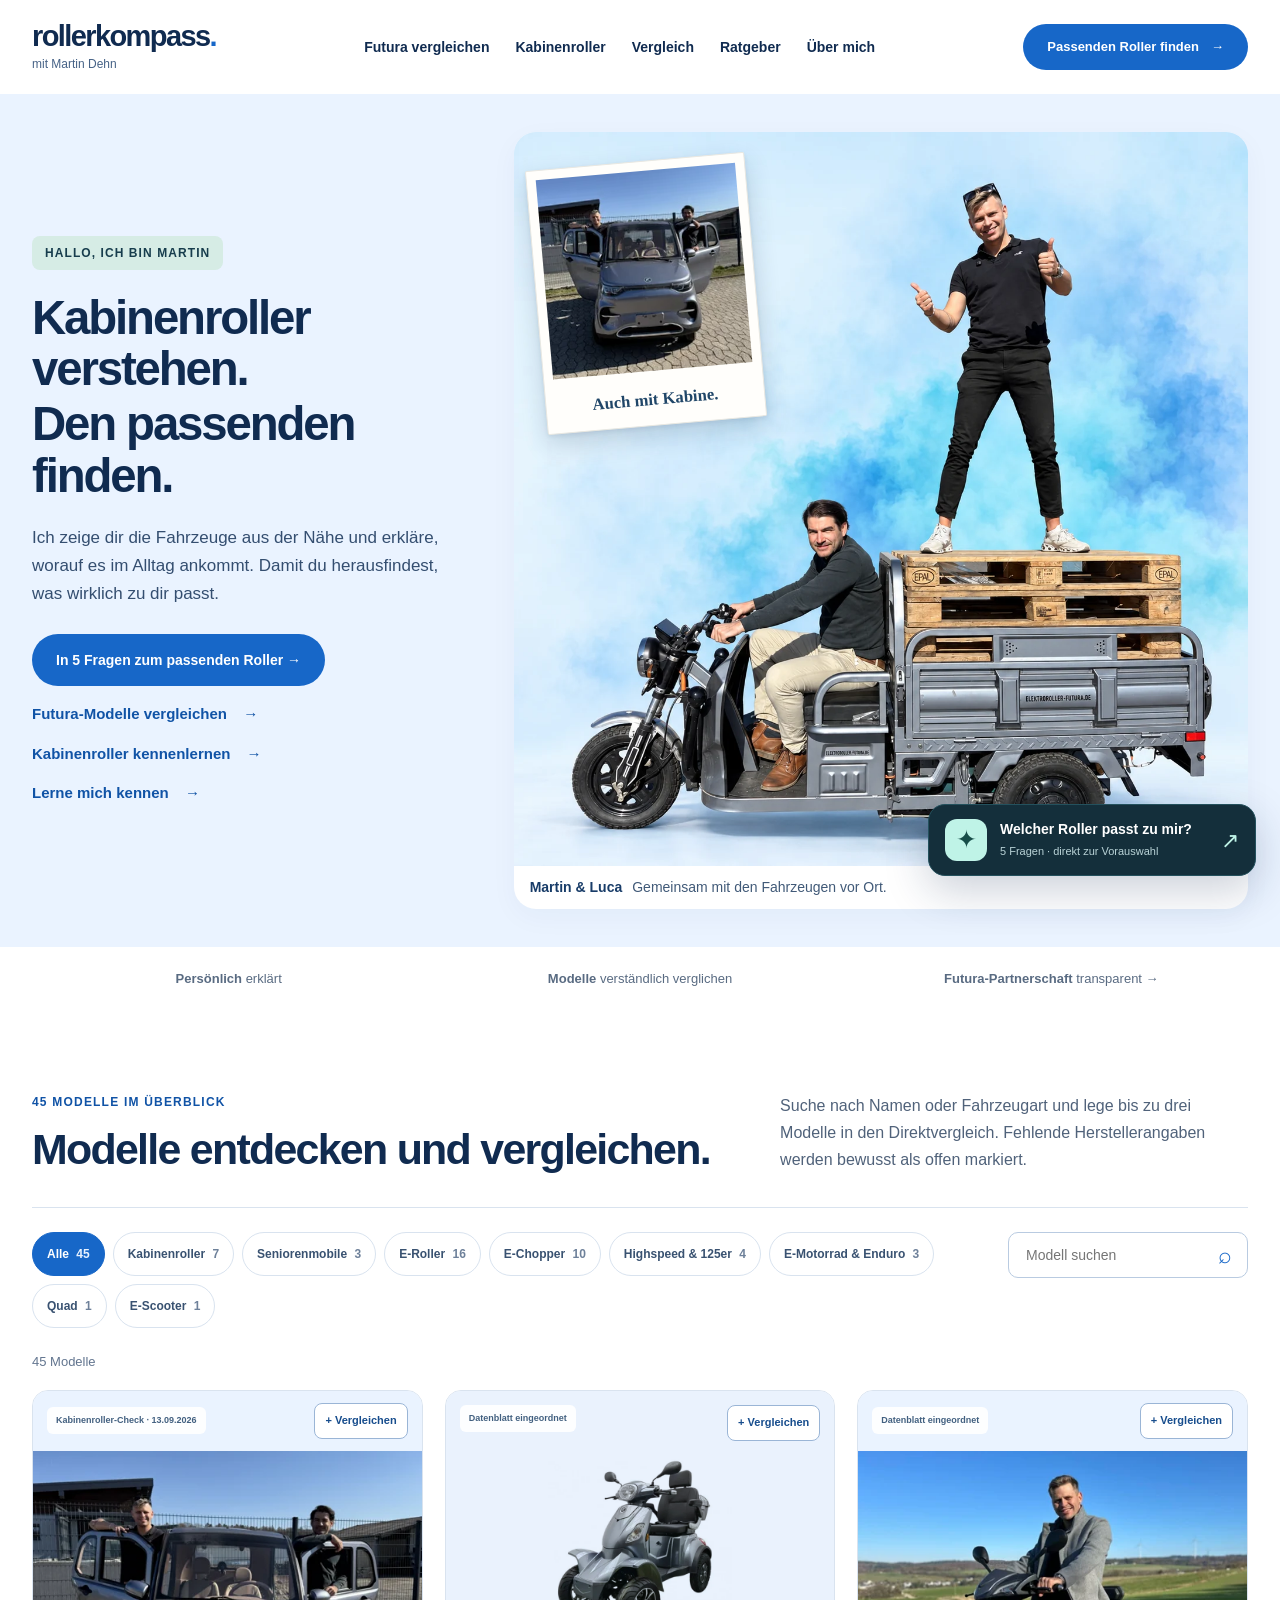
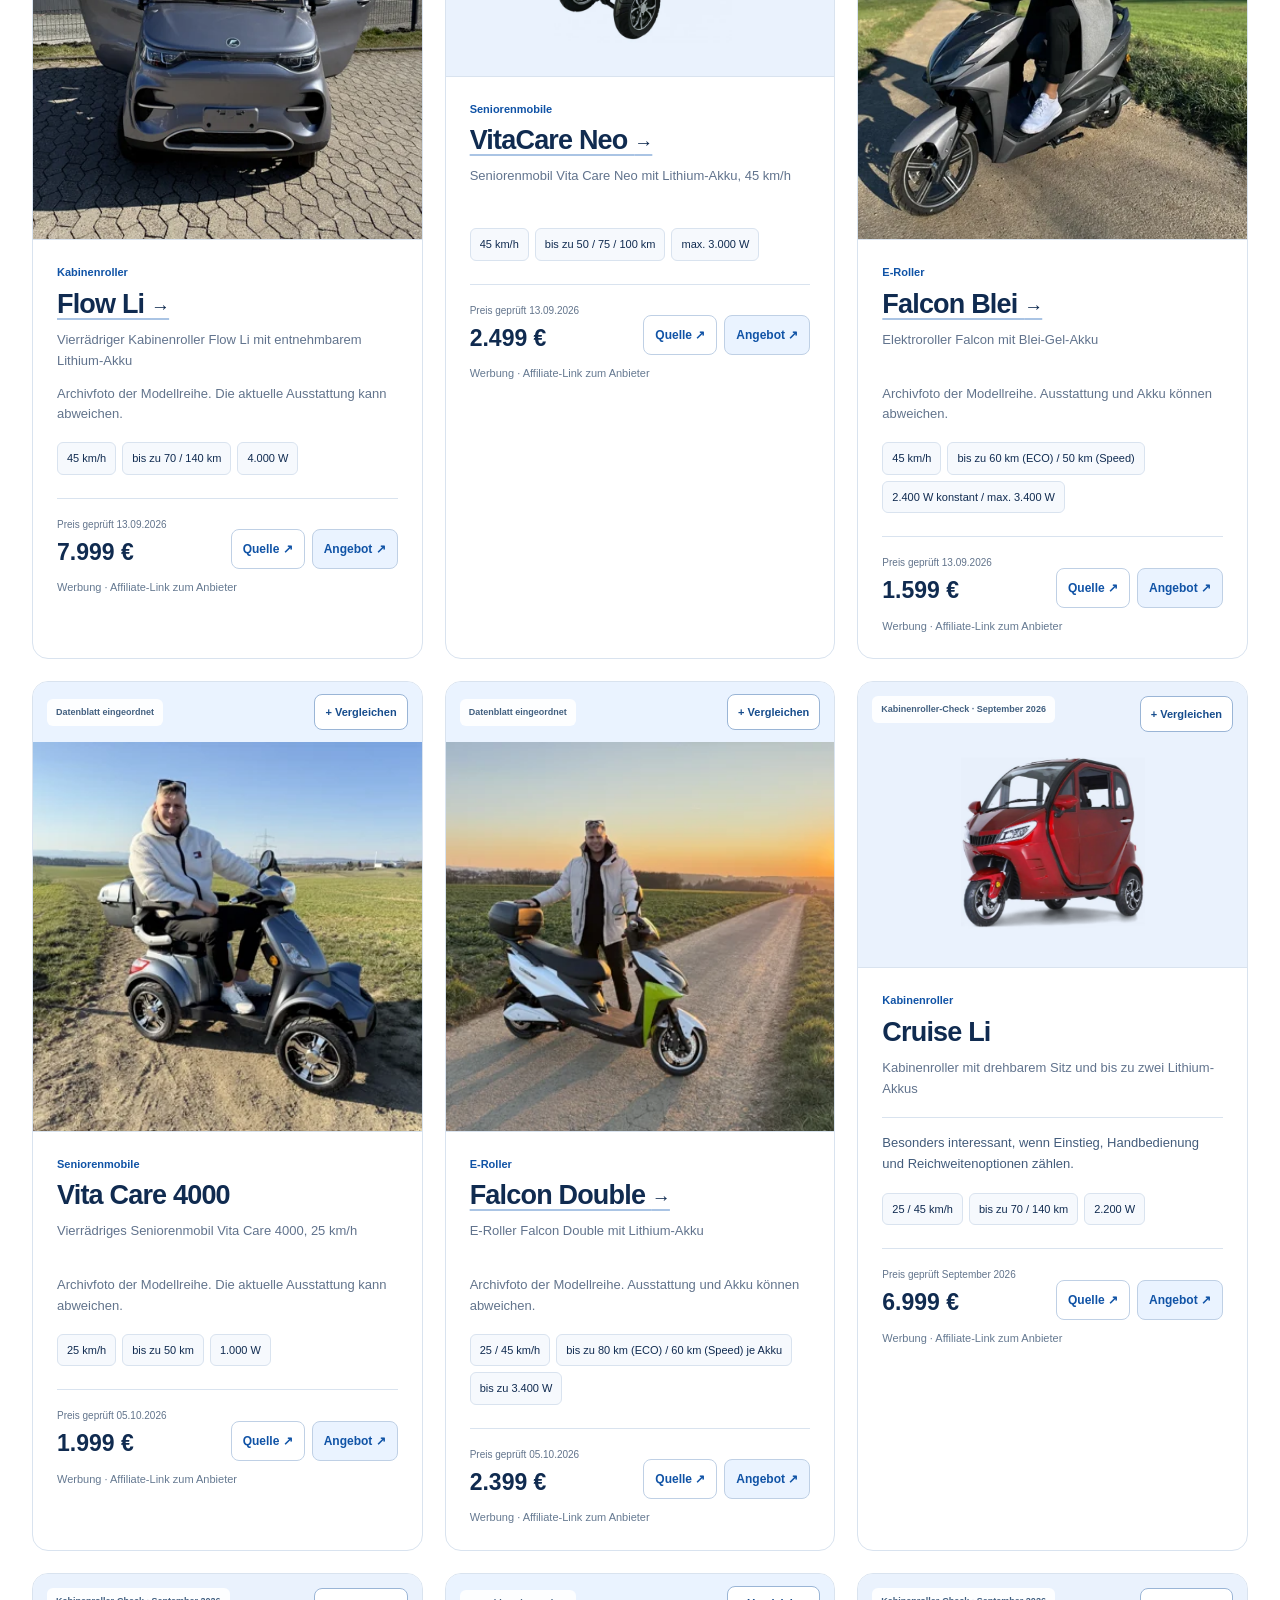
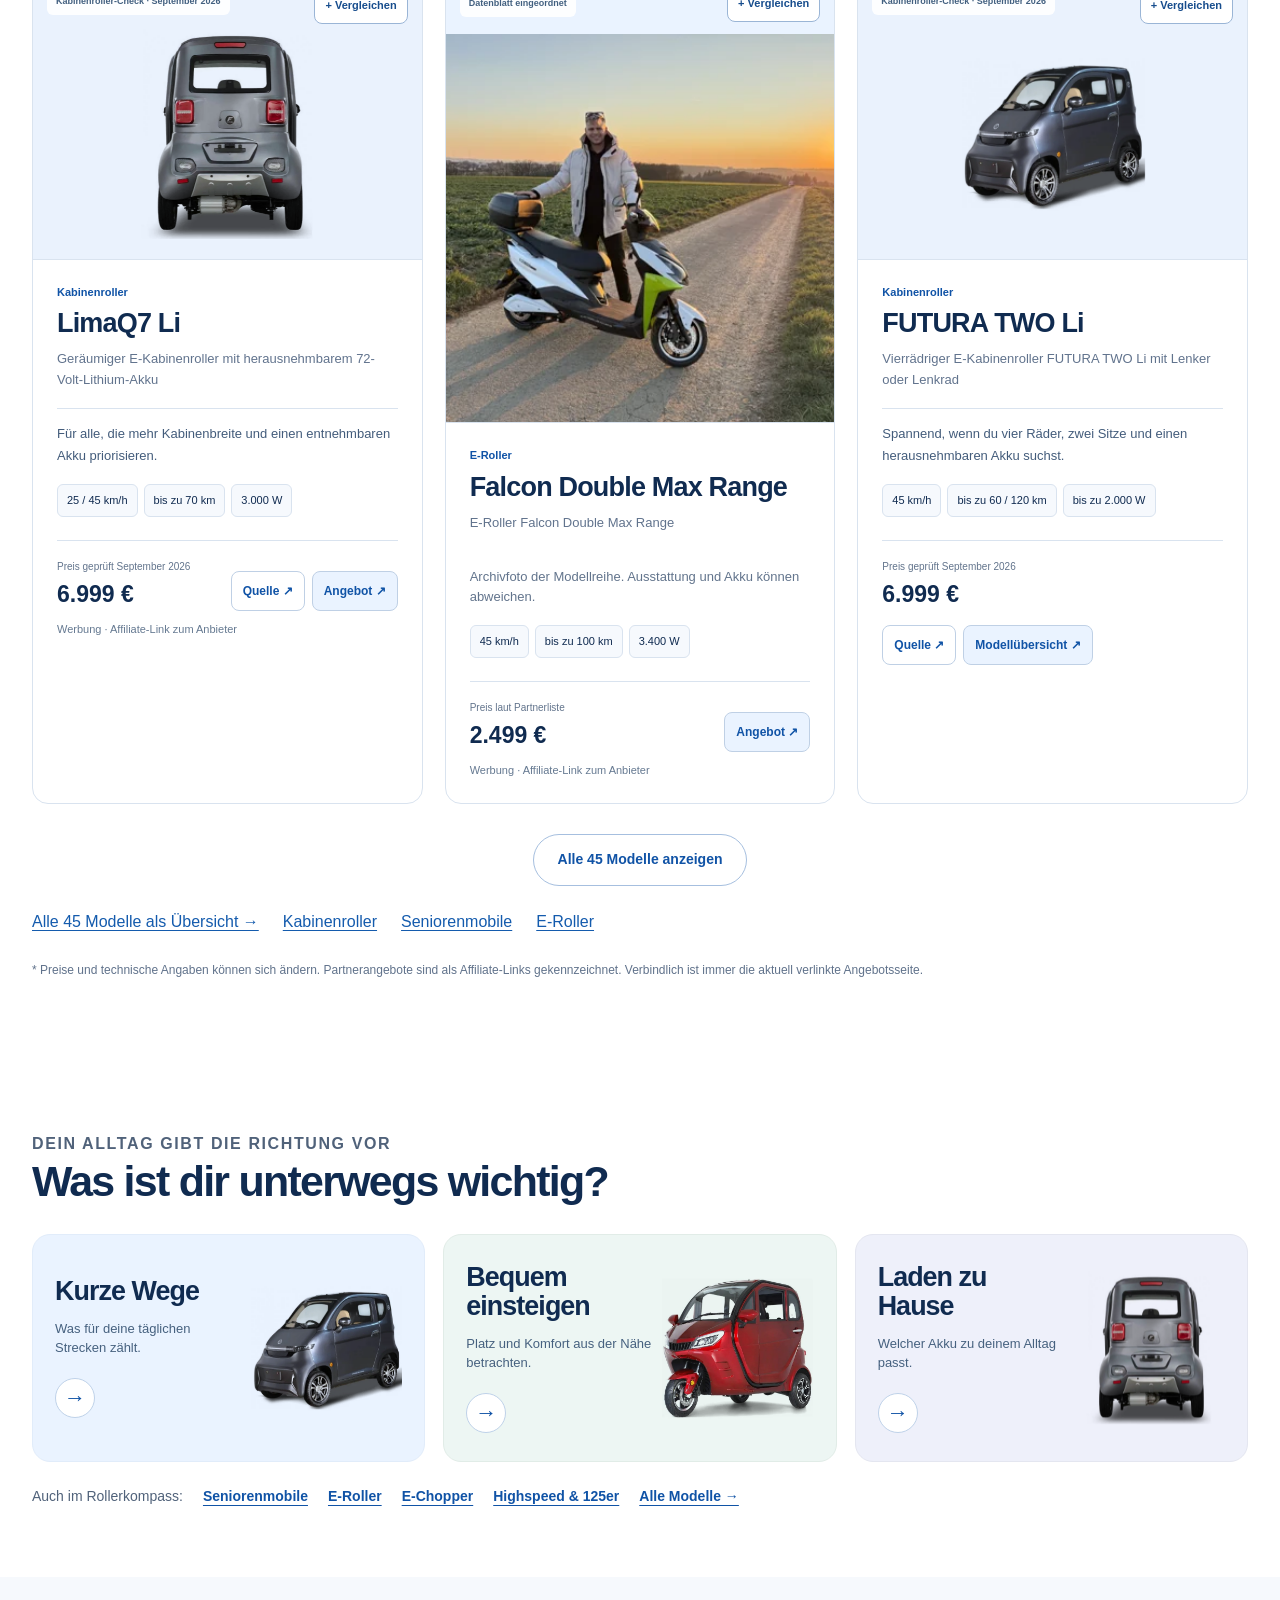
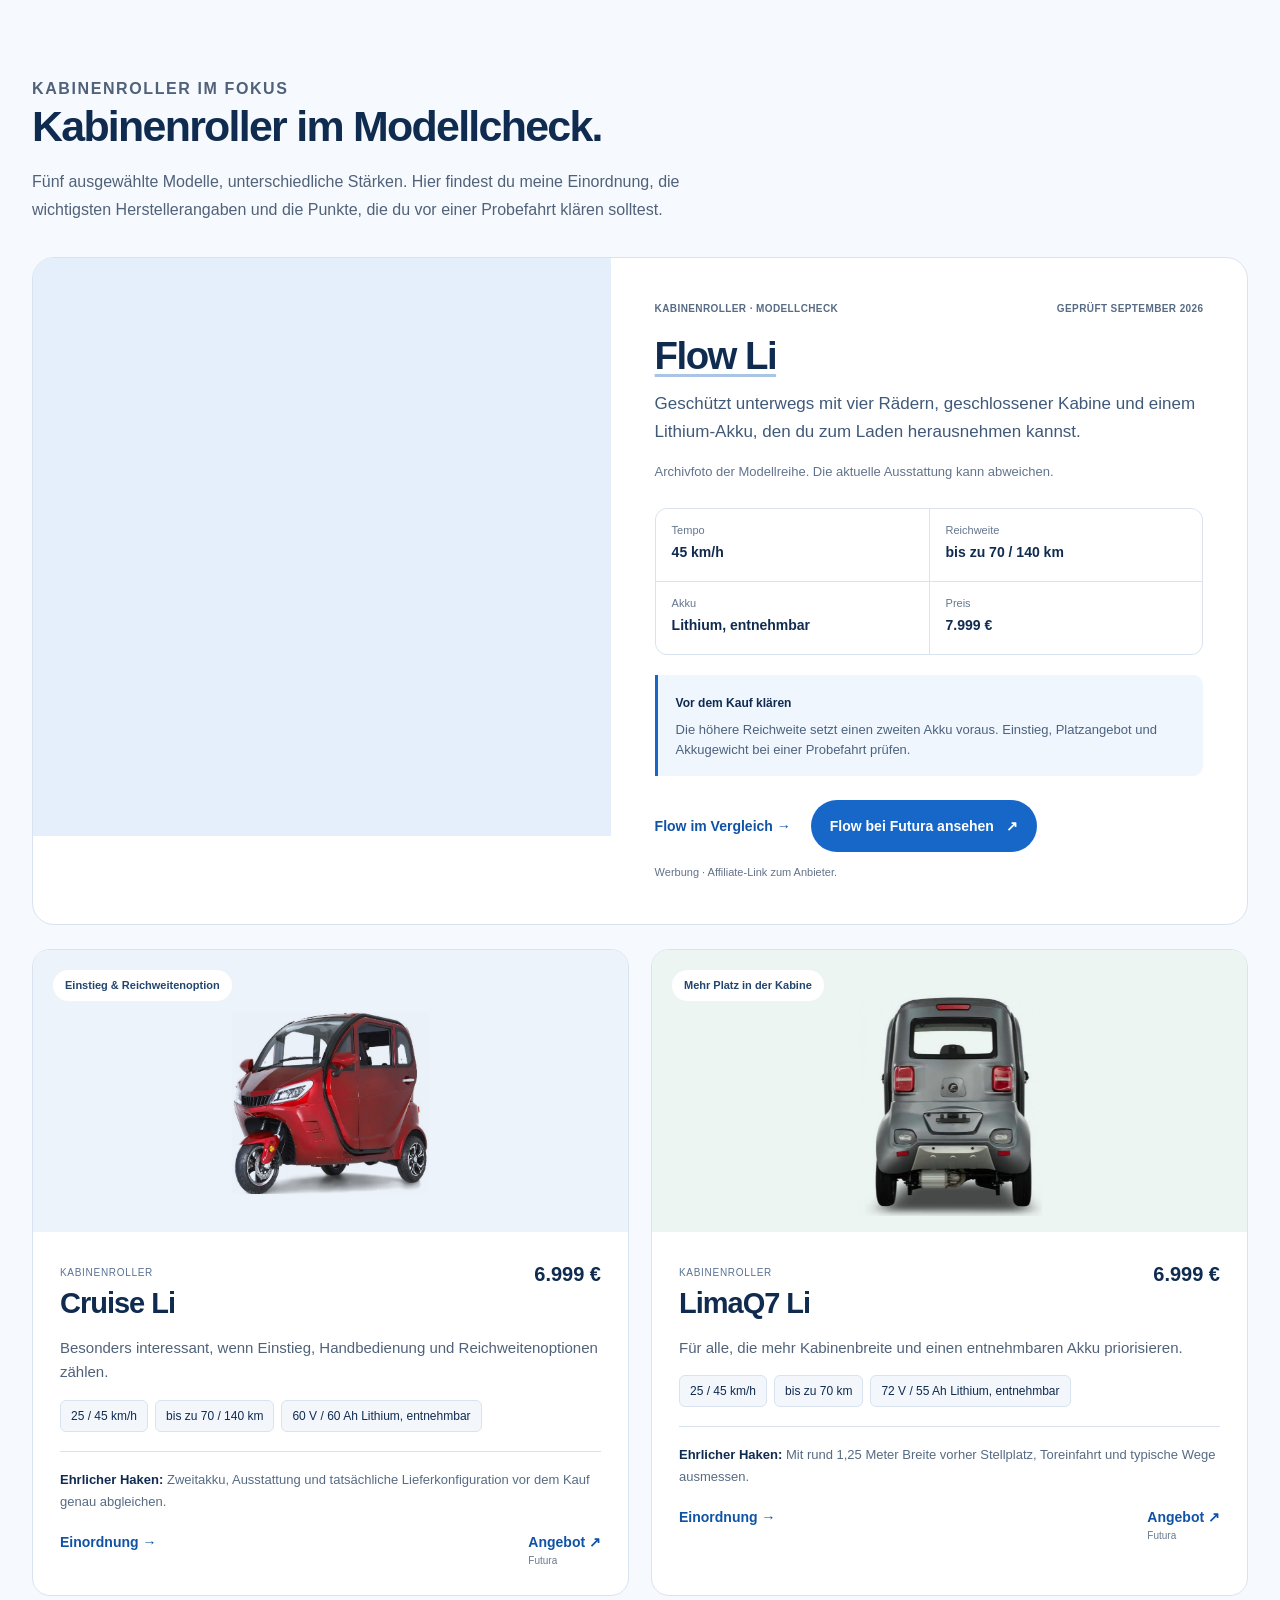
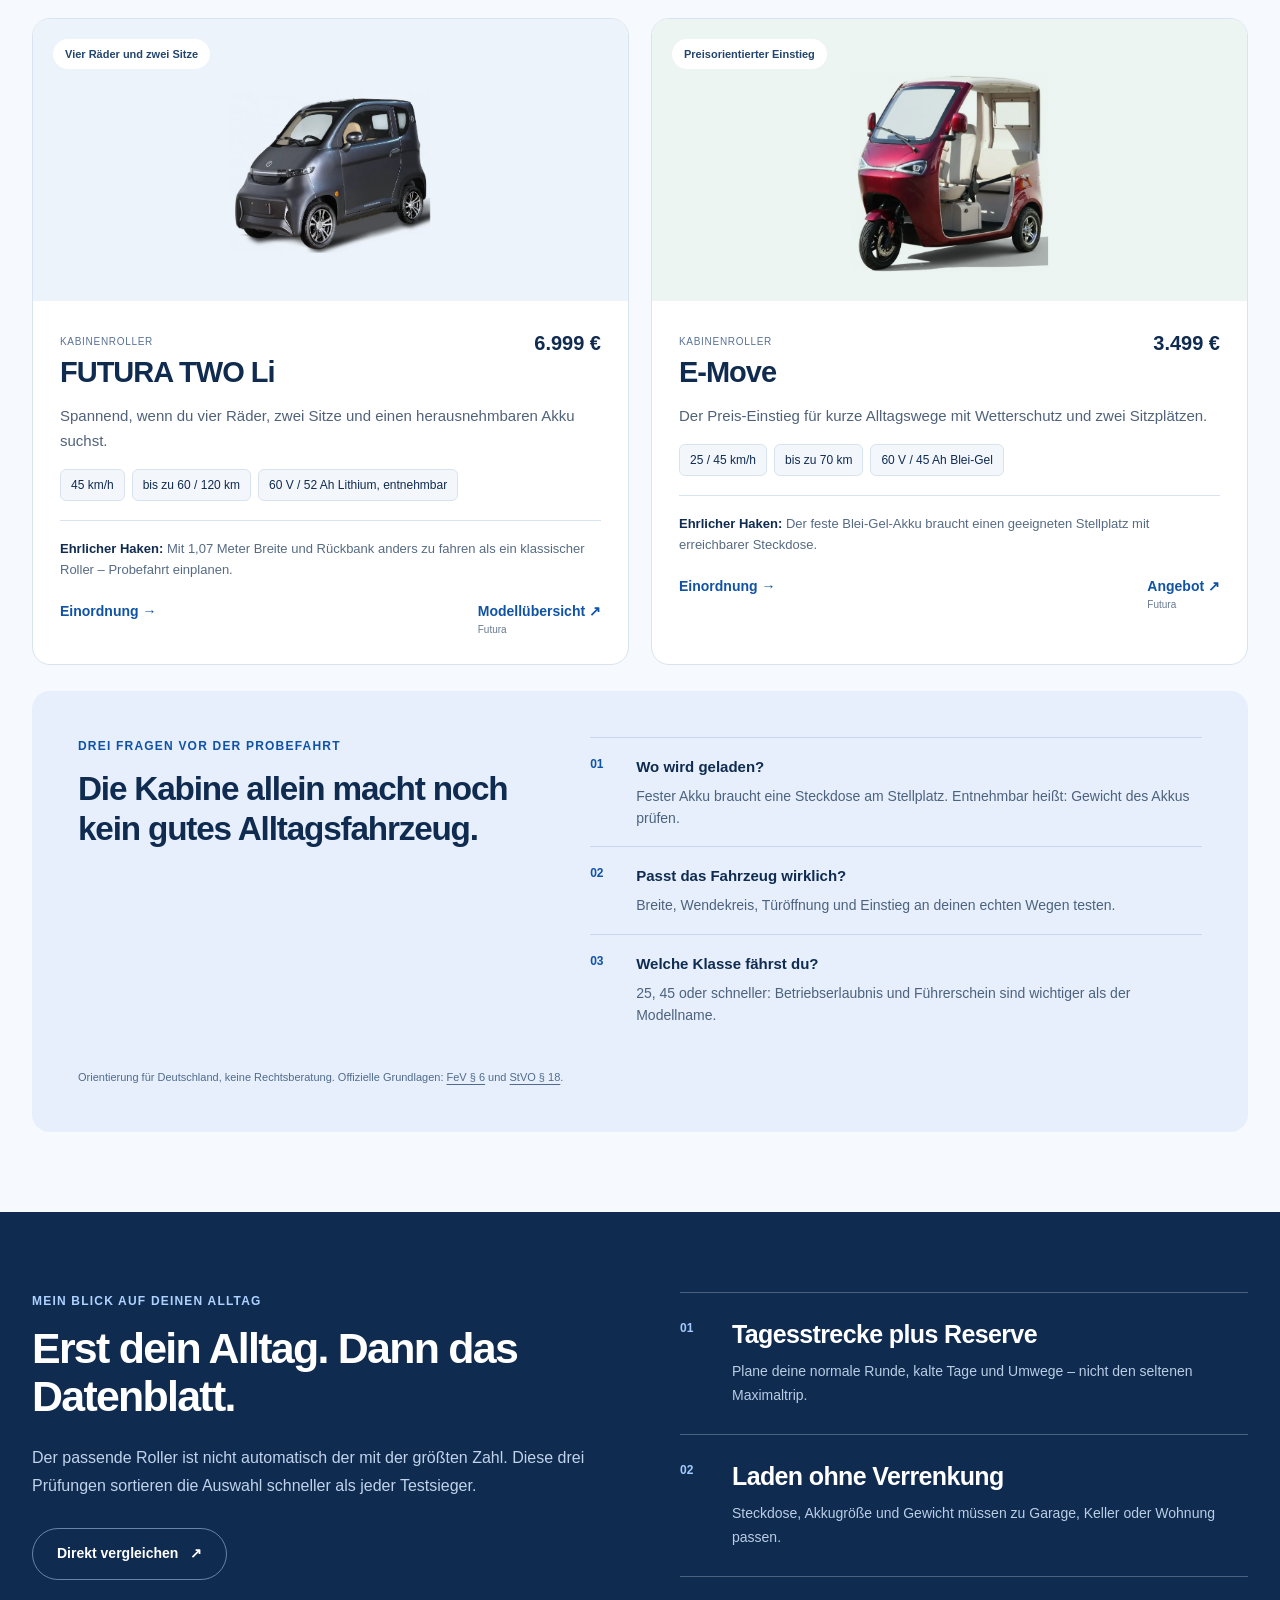
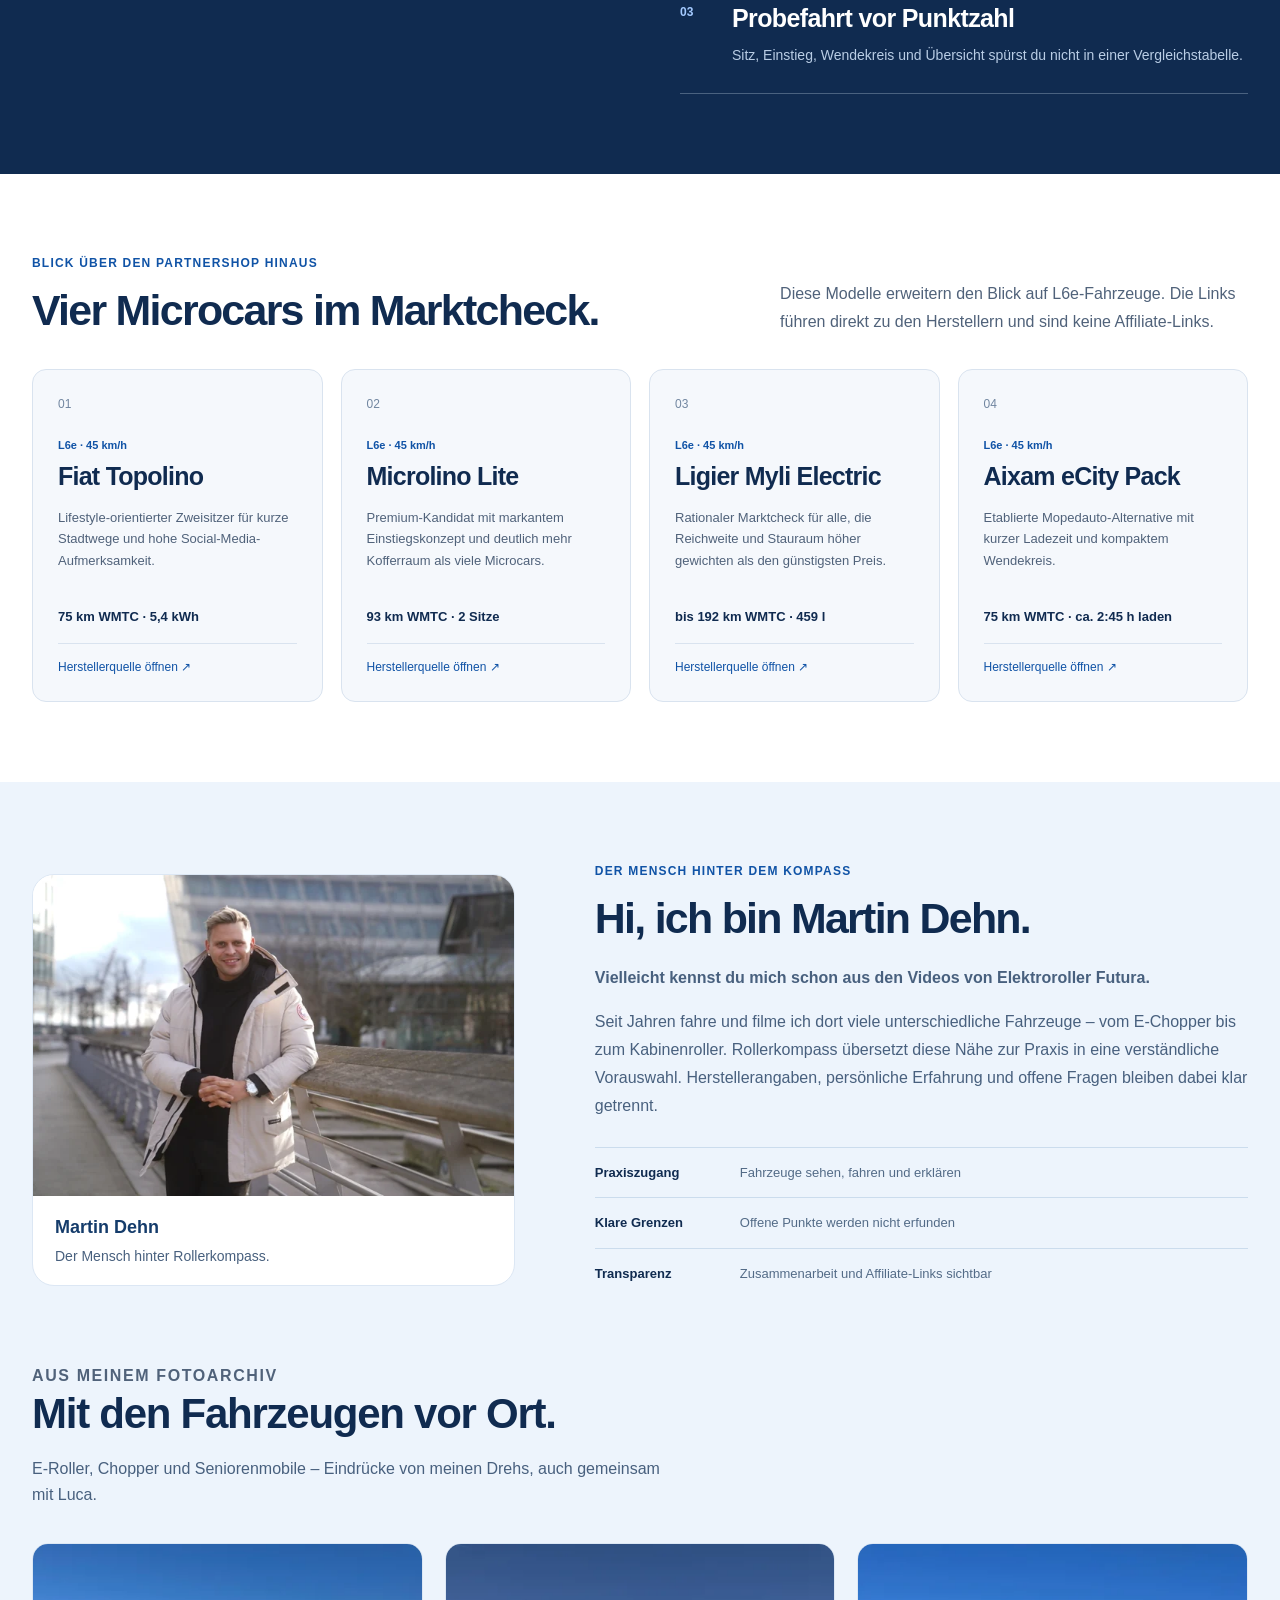
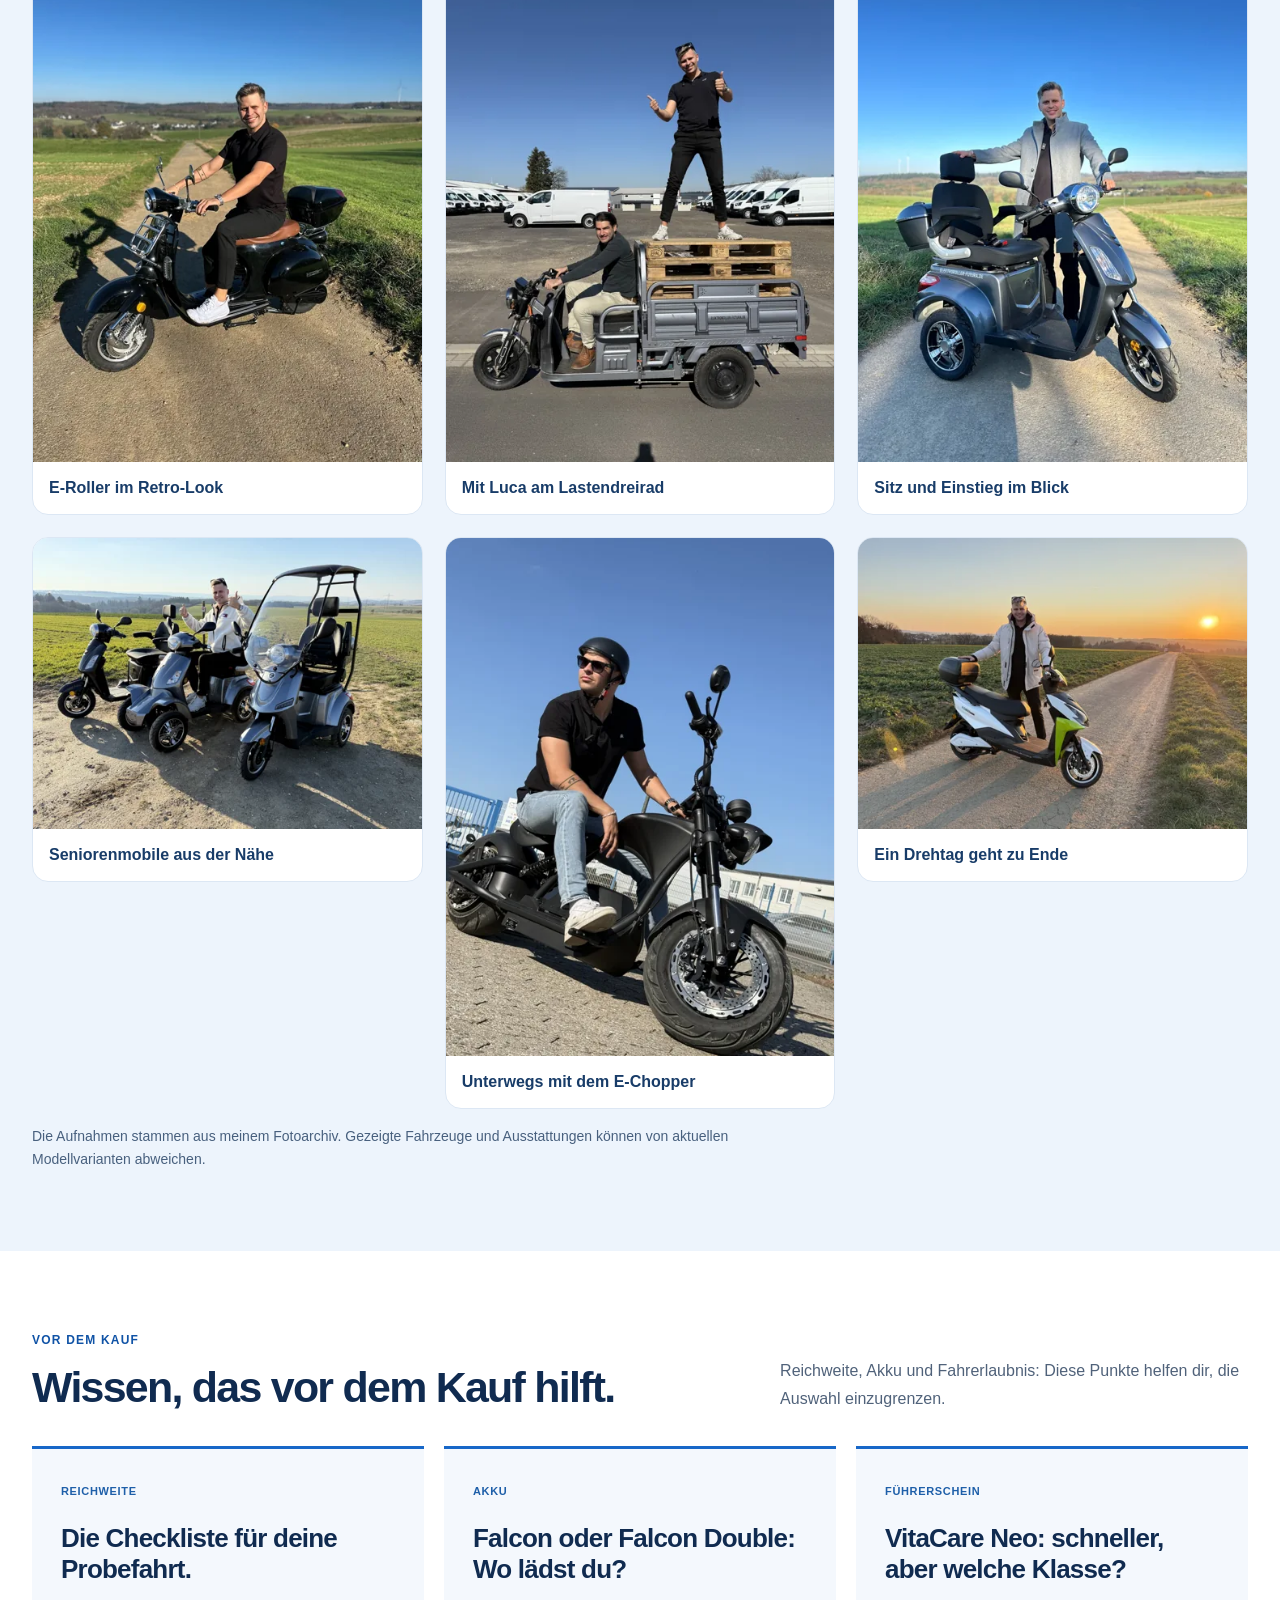
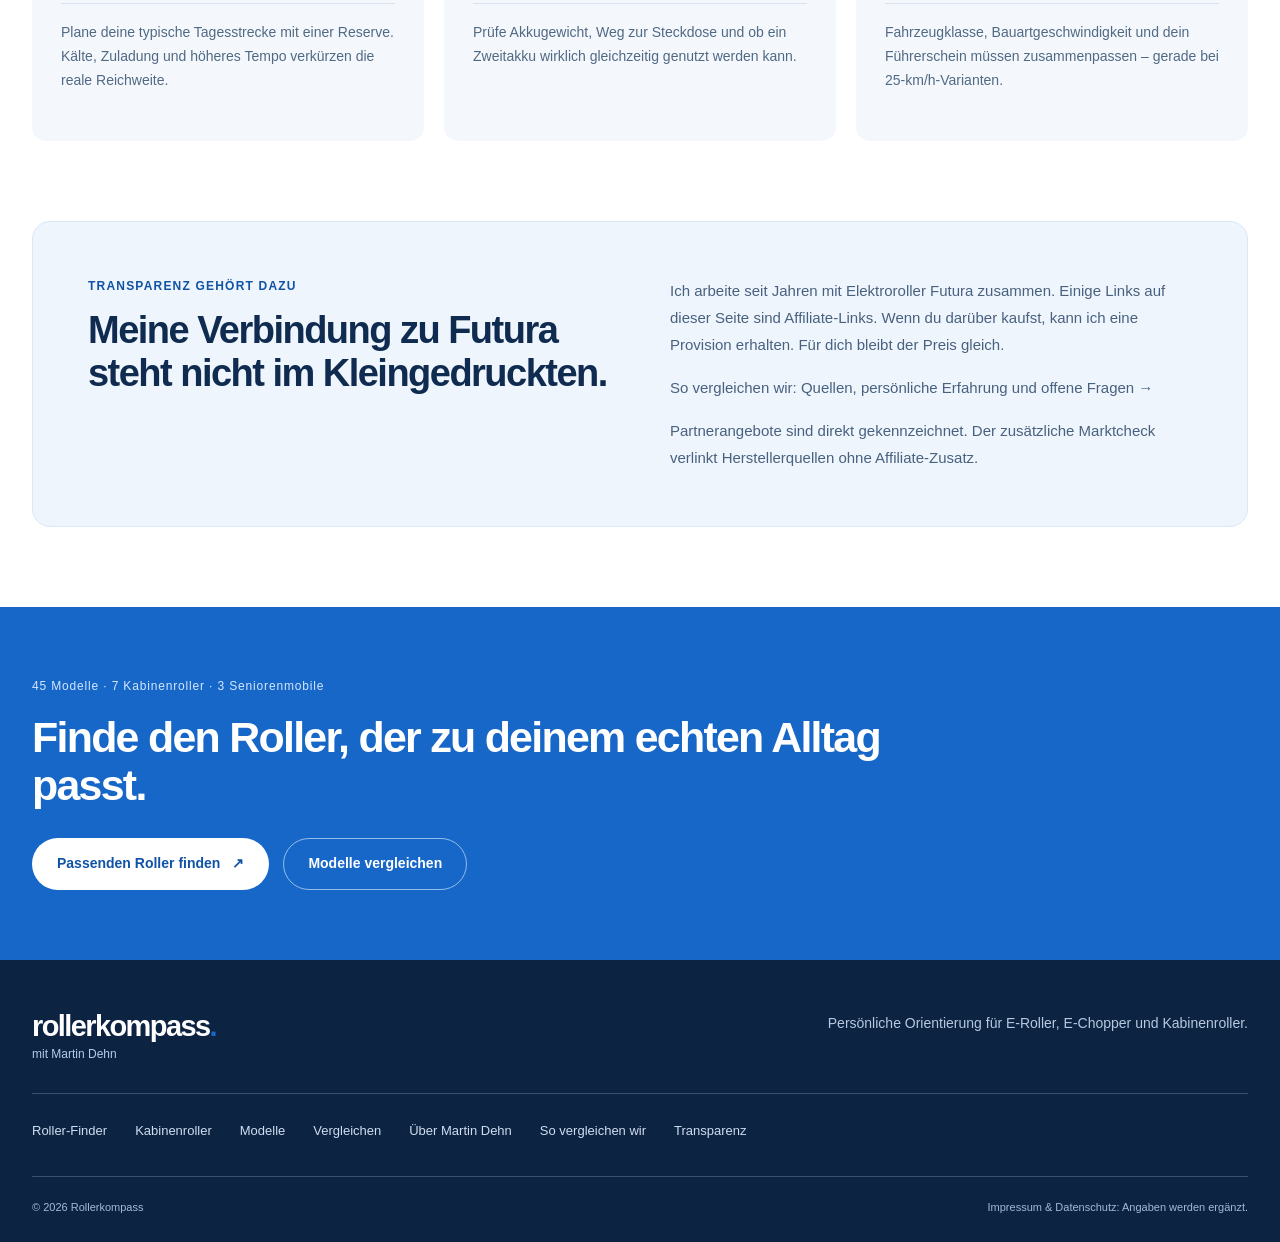
==== commit 992ad479: "Refresh catalogue asset URLs after model update" ====
--- a/index.html
+++ b/index.html
@@ -22,7 +22,7 @@
   <meta name="twitter:title" content="Kabinenroller &amp; E-Roller vergleichen | Martin Dehn">
   <meta name="twitter:description" content="45 E-Roller, E-Chopper, Kabinenroller und Seniorenmobile nach Reichweite, Akku, Führerschein und Preis vergleichen.">
   <meta name="twitter:image" content="https://rollerkompass.de/assets/martin-luca-hero-blau-1254.webp">
-  <link rel="stylesheet" href="styles.css?v=links-20261005">
+  <link rel="stylesheet" href="styles.css?v=catalog-20261005b">
   <link rel="stylesheet" href="/roller-finder/finder.css?v=20260925">
   <link rel="stylesheet" href="/roller-finder/widget.css?v=20260925">
   <link rel="stylesheet" href="/roller-finder/results.css?v=20260925">
@@ -648,8 +648,8 @@
 </main>
 <noscript>
 <p class="noscript-note">Bitte aktiviere JavaScript, um Modelle zu filtern und zu vergleichen.</p></noscript>
-<script src="products.js?v=links-20261005"></script>
-<script src="app.js?v=links-20261005"></script>
+<script src="products.js?v=catalog-20261005b"></script>
+<script src="app.js?v=catalog-20261005b"></script>
 <script src="/roller-finder/widget.js?v=20260925"></script>
 <script src="/roller-finder/finder.js?v=20260925"></script>
 <script defer src="/click-tracking.js?v=catalog-20261005"></script>
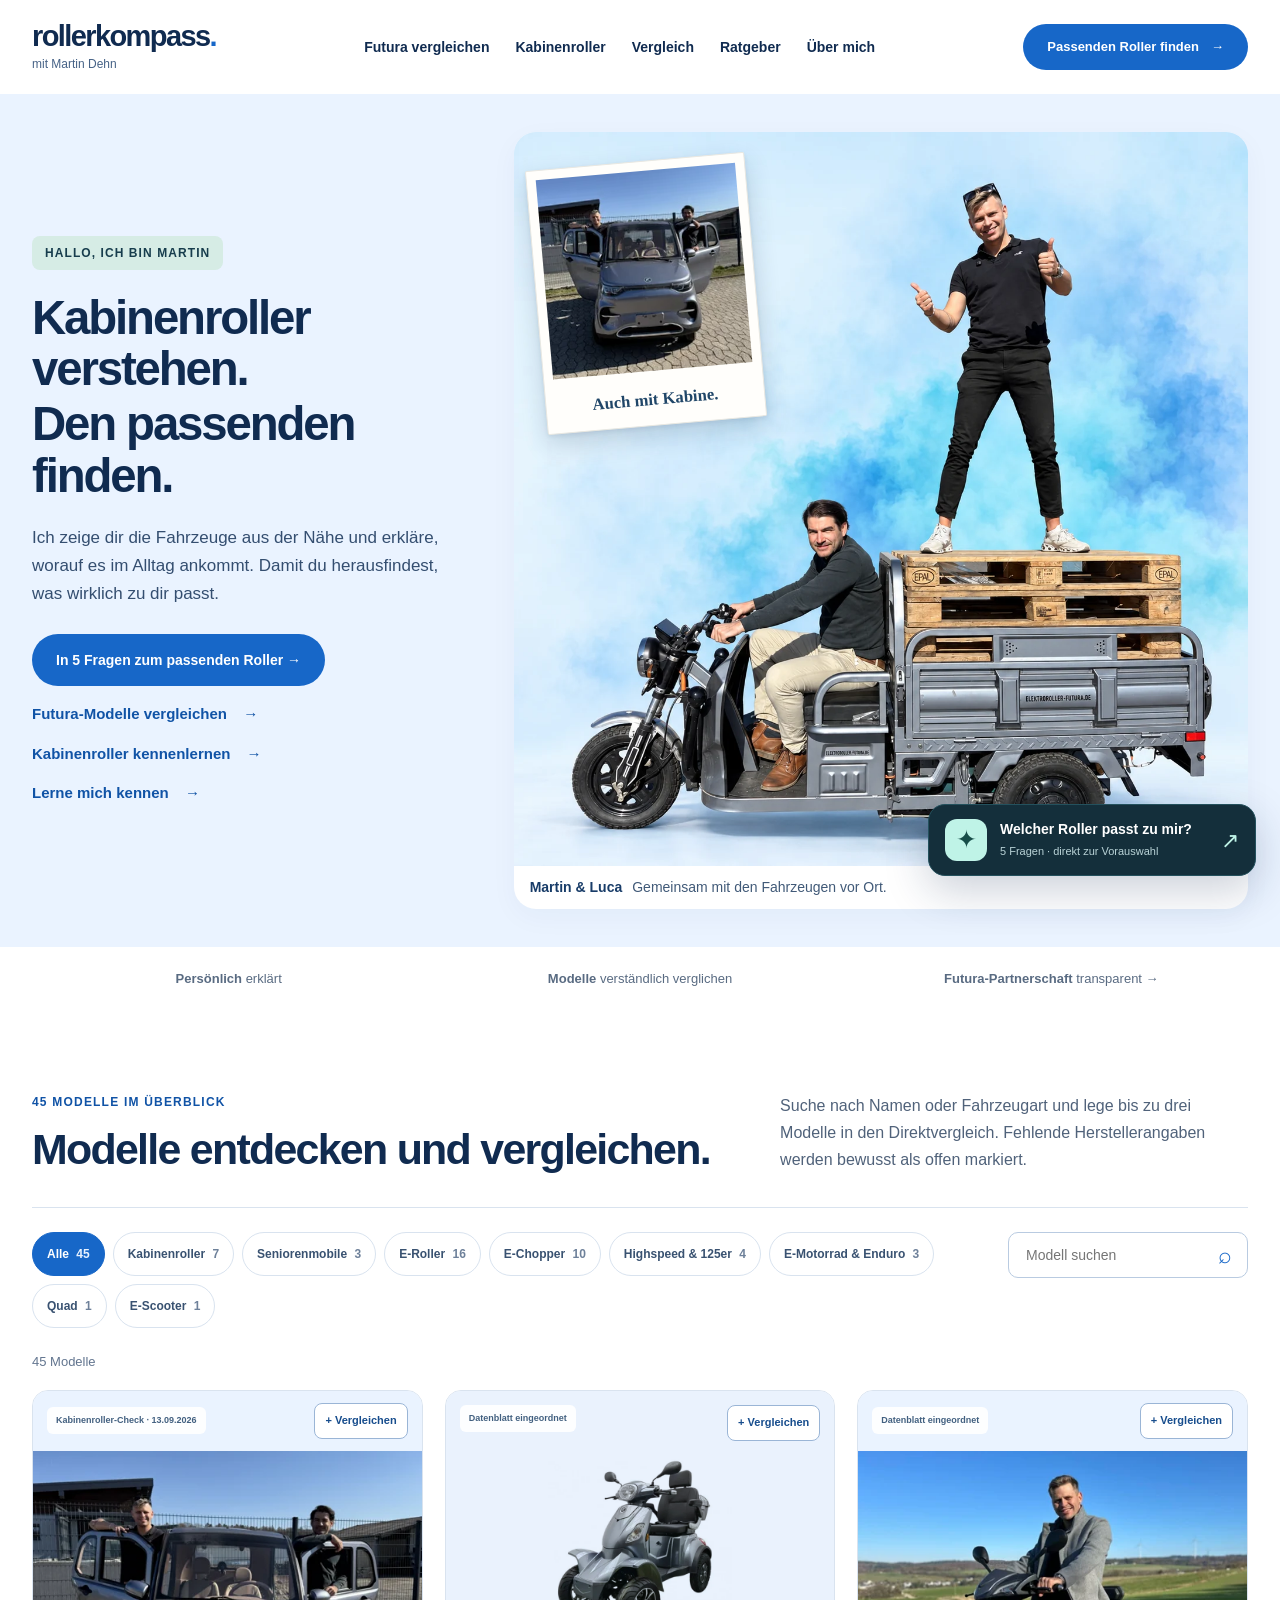
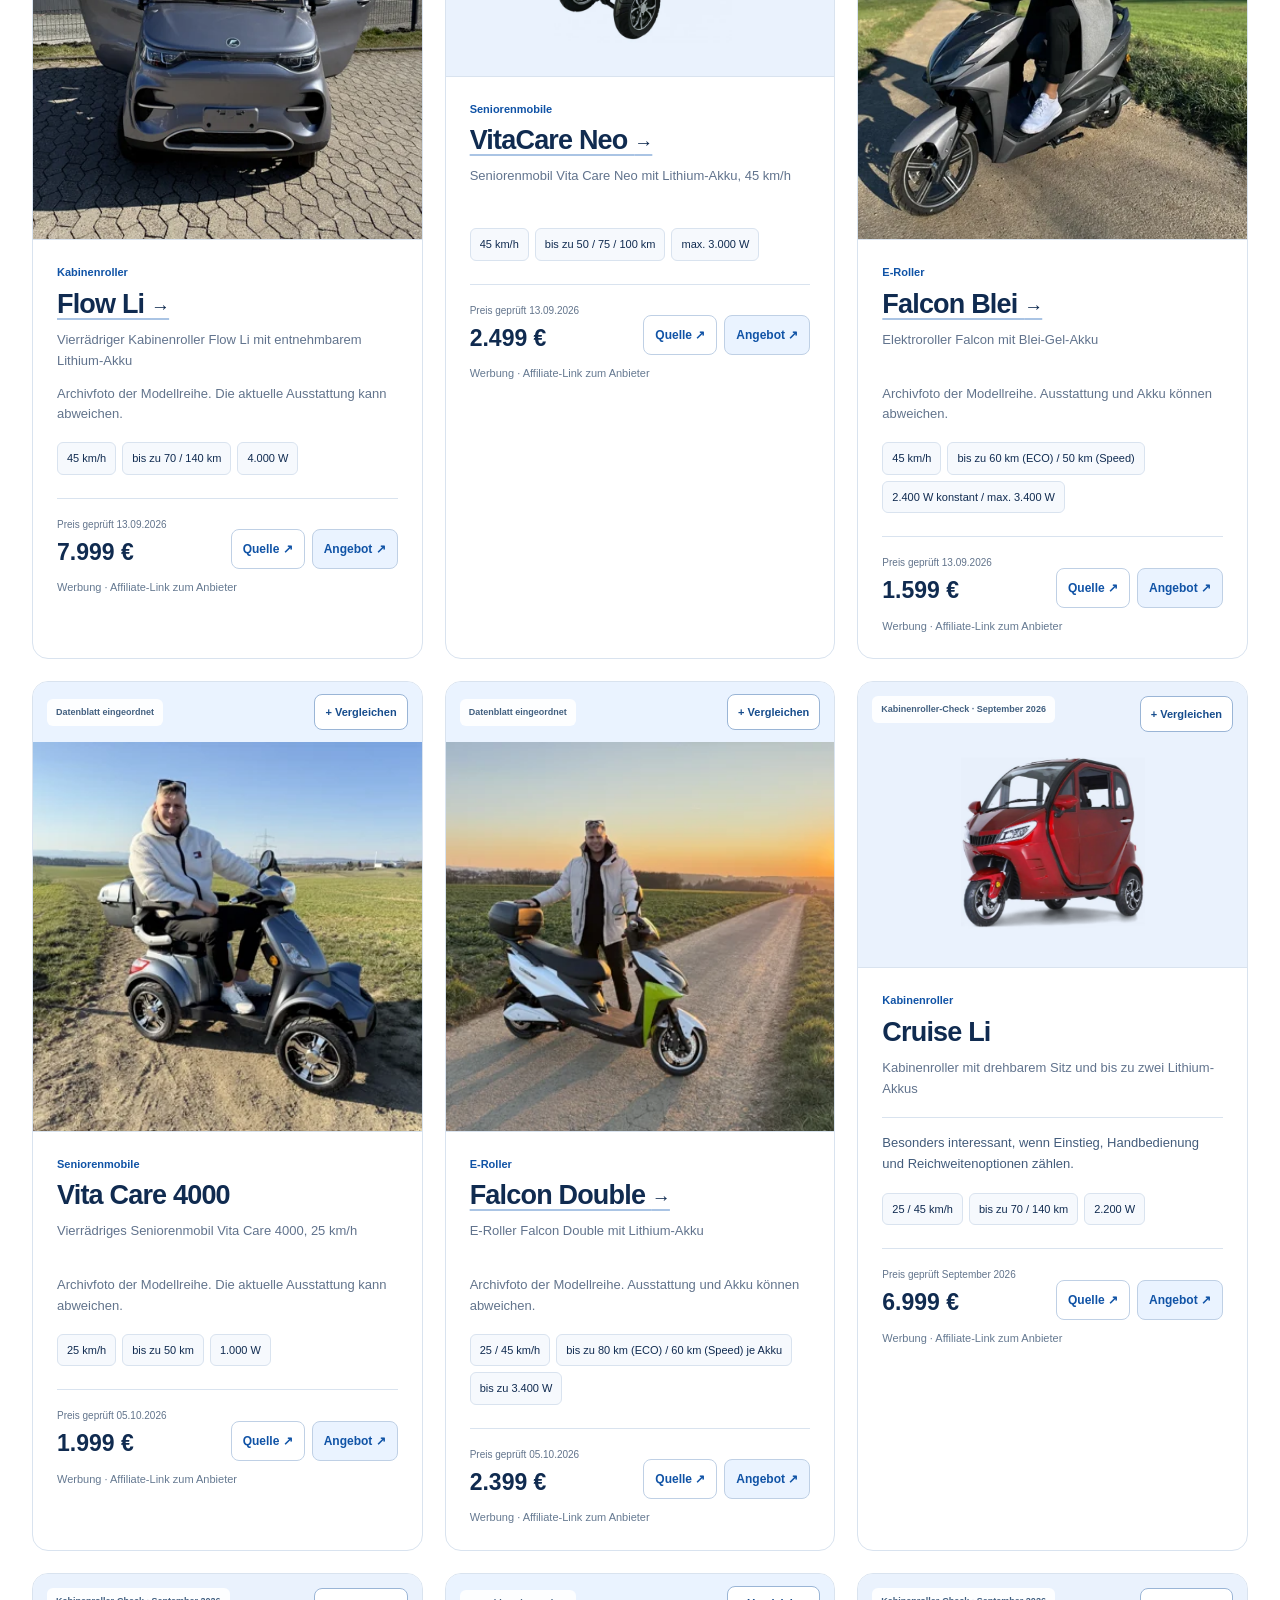
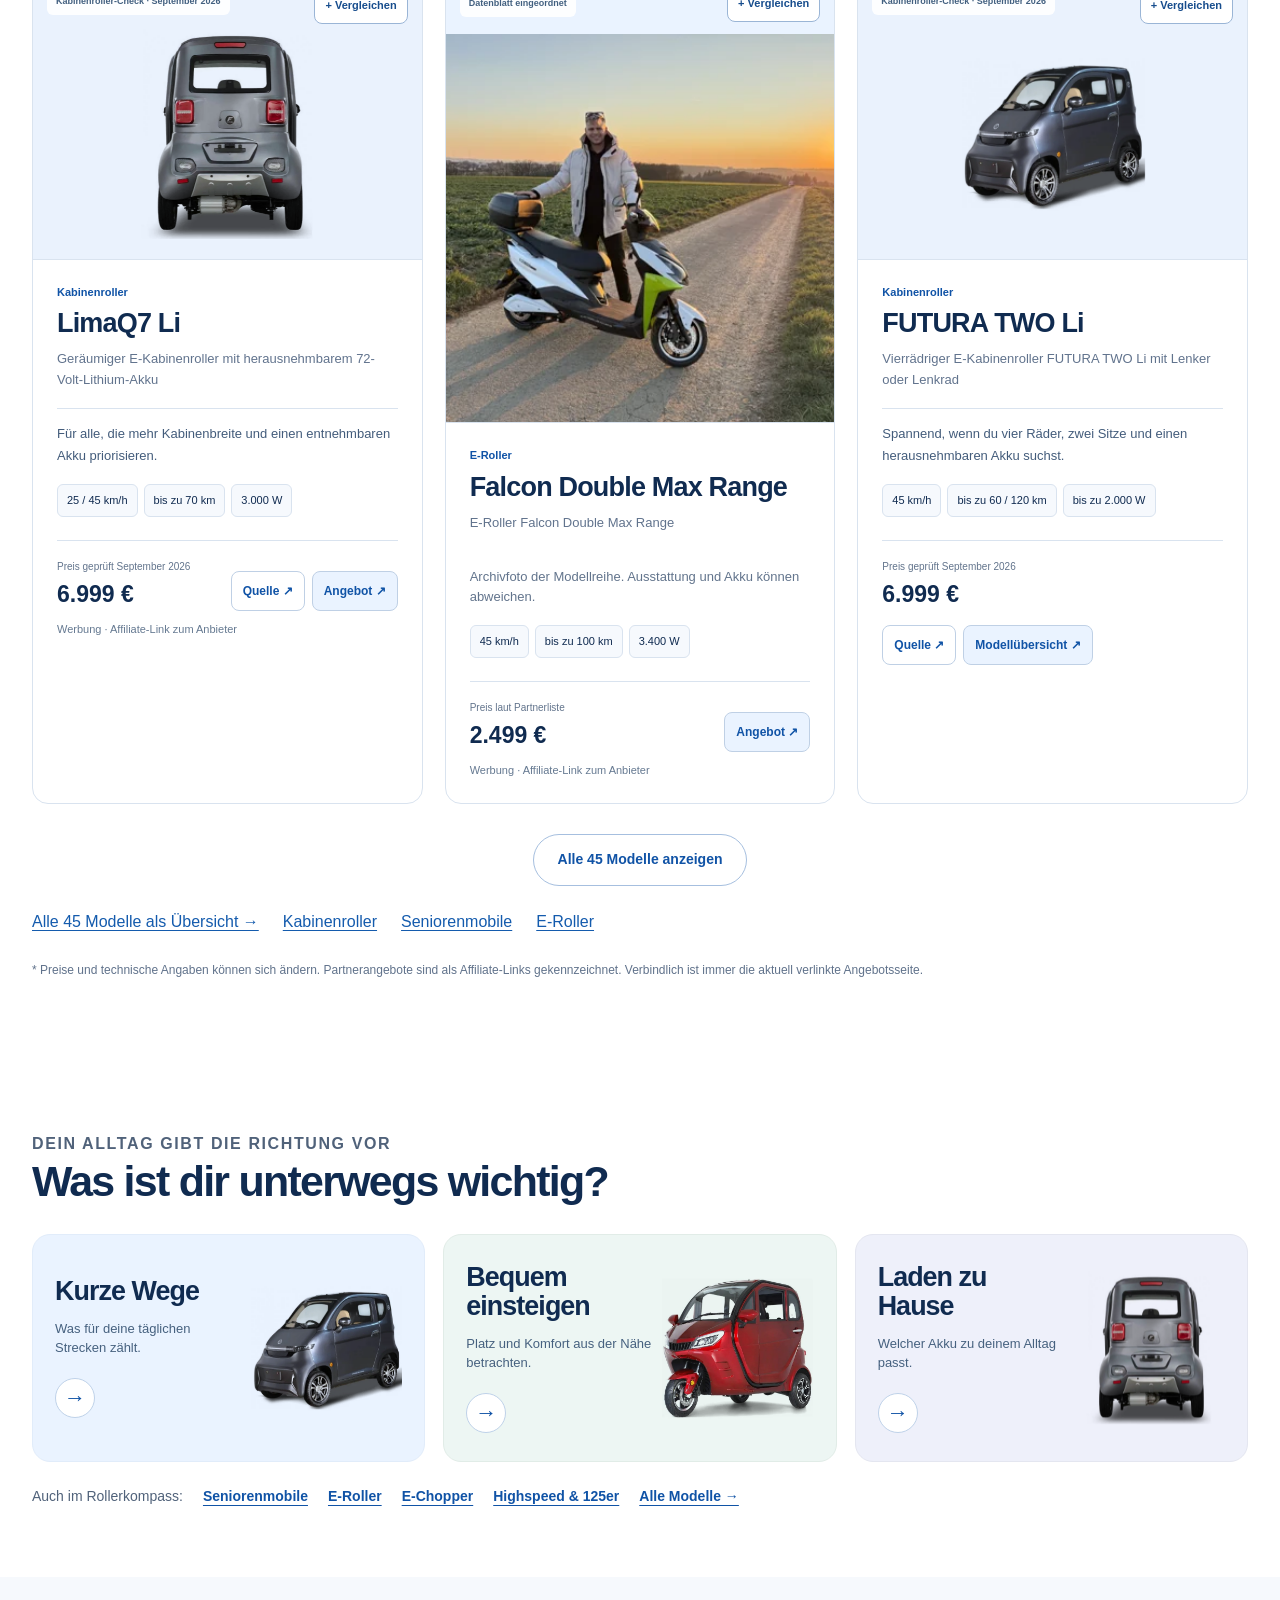
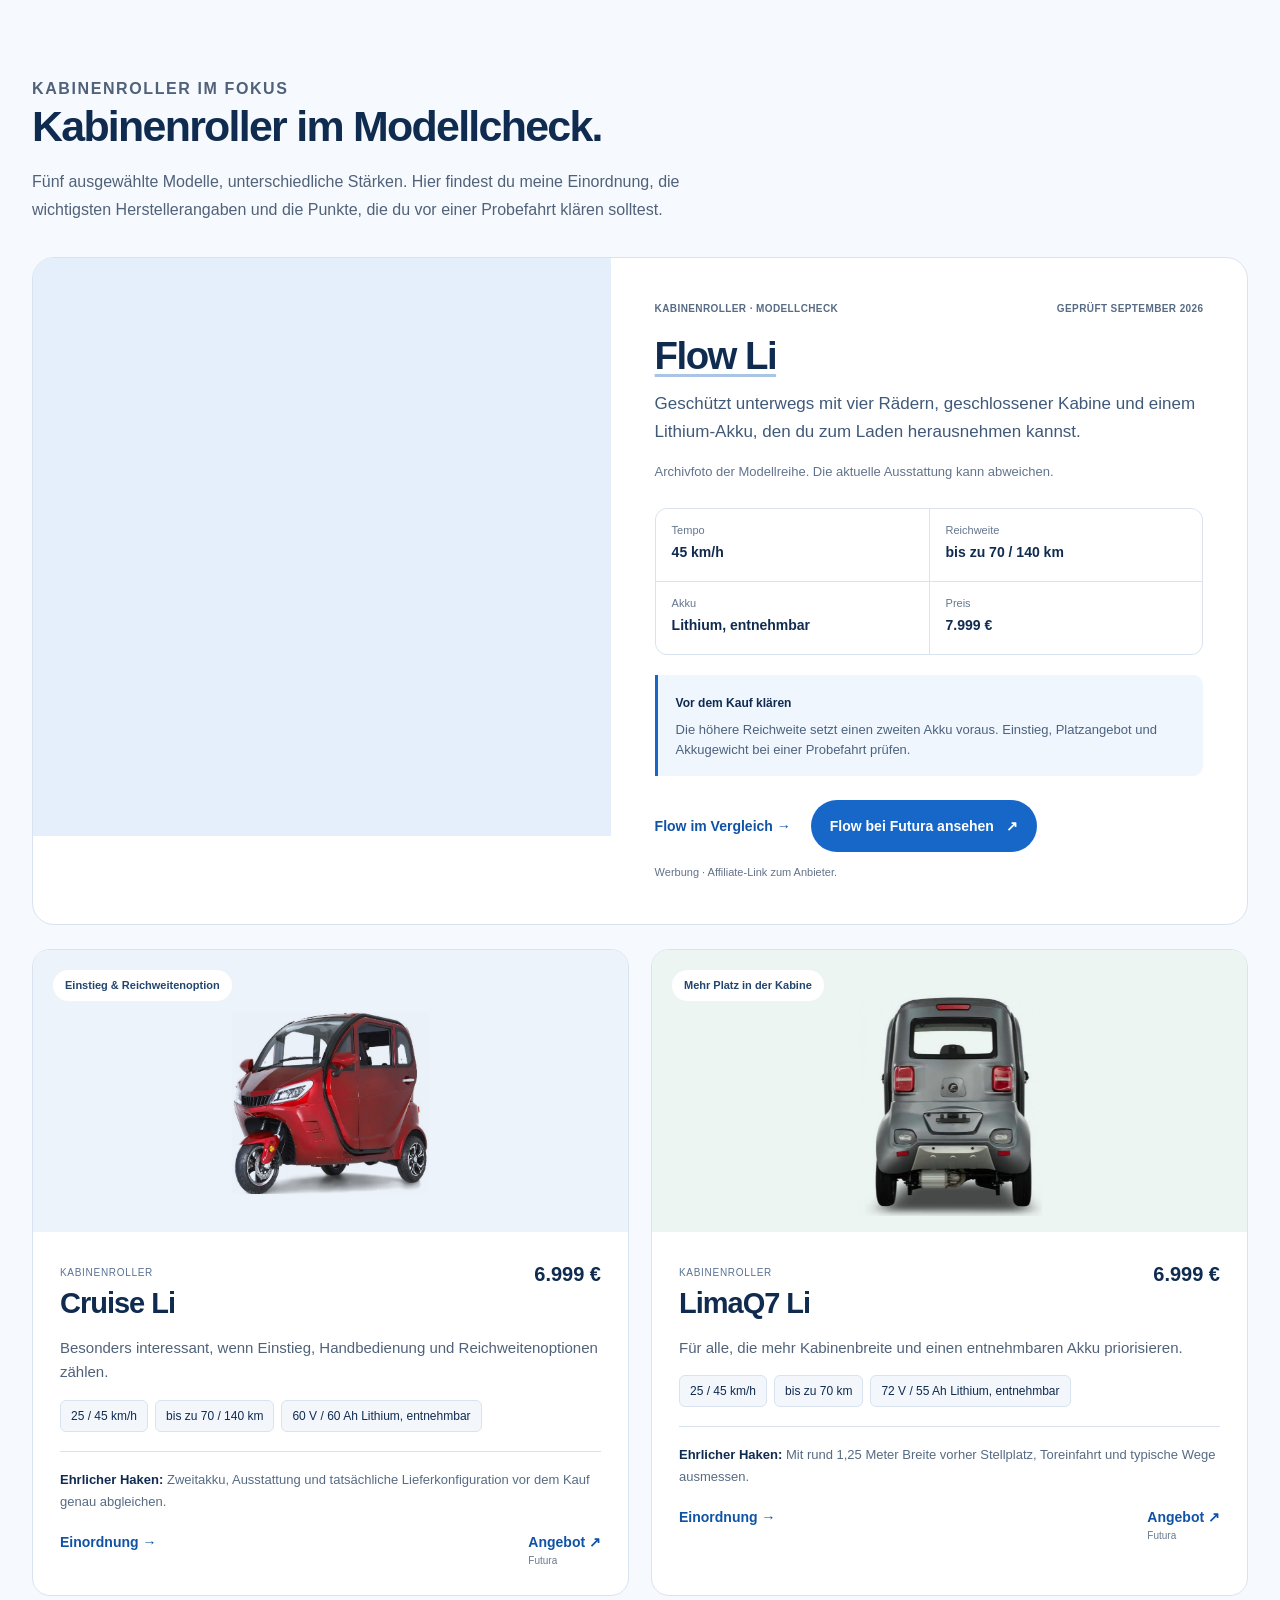
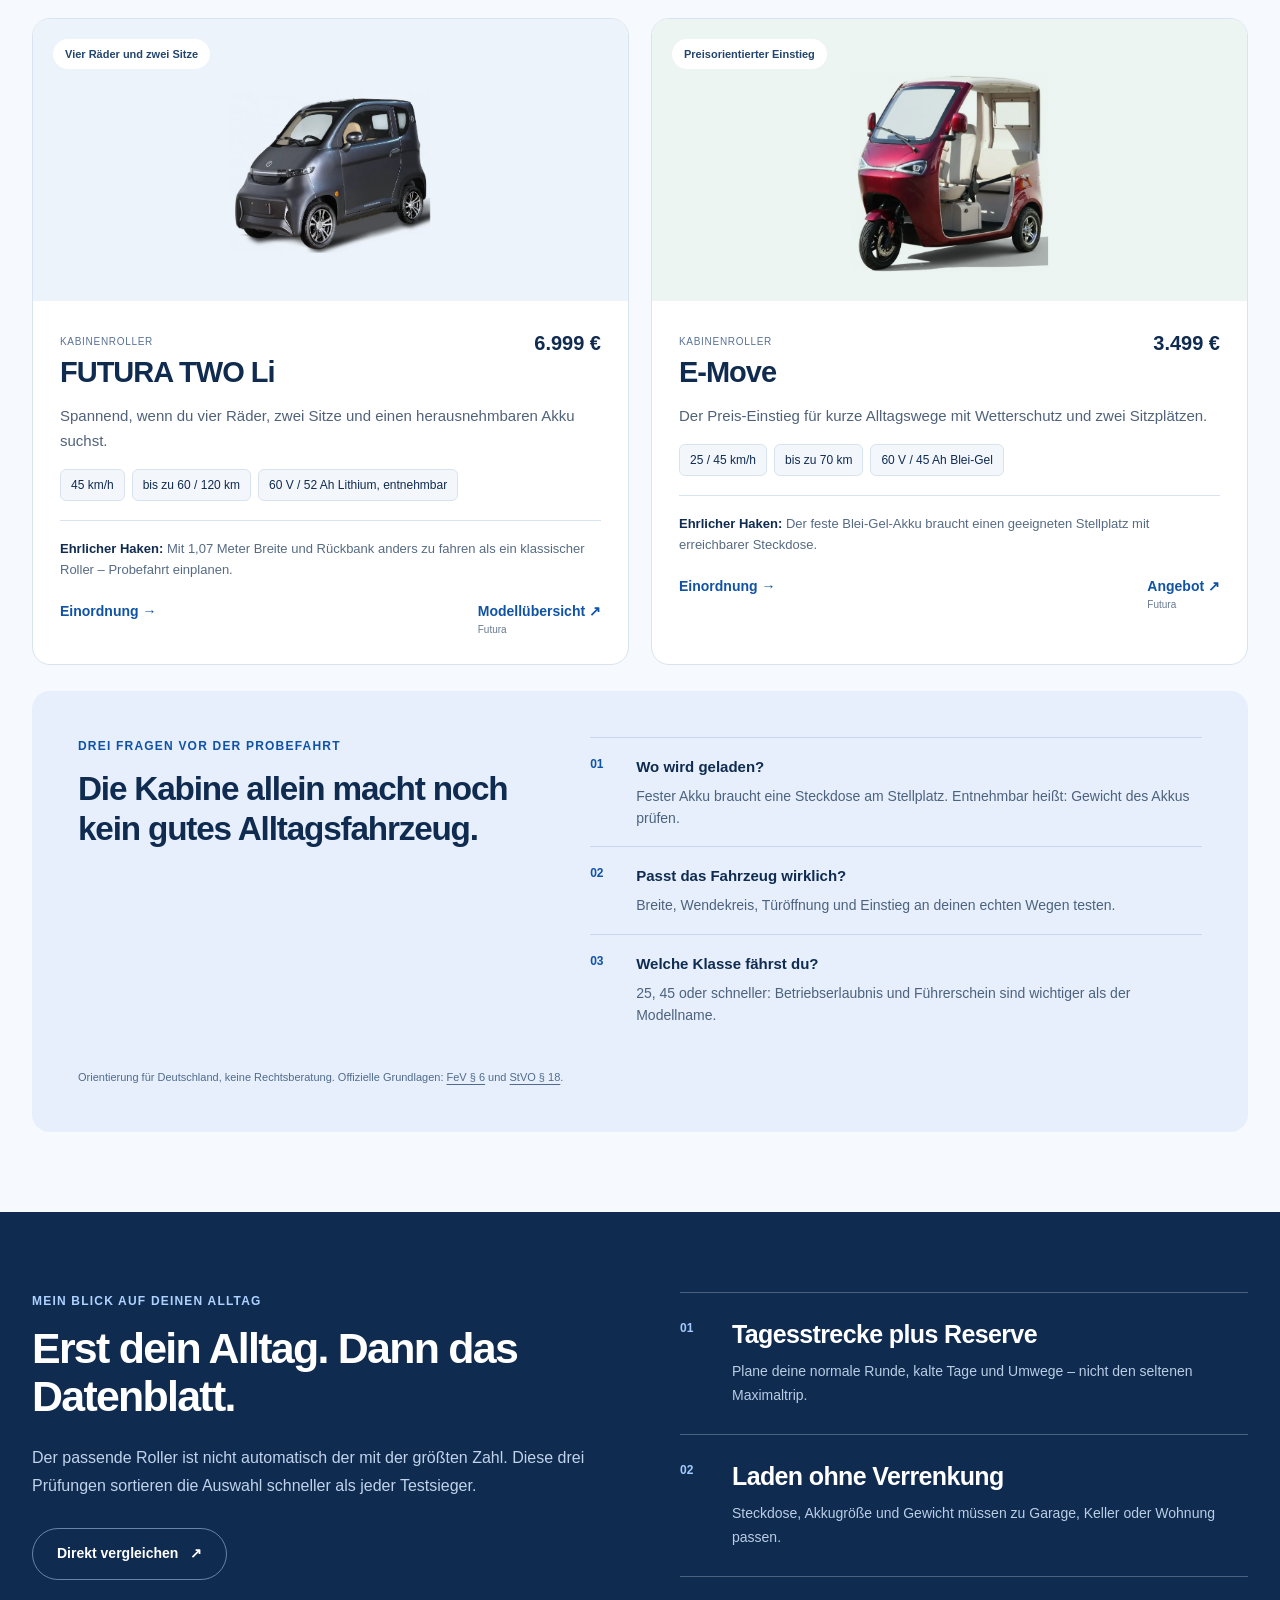
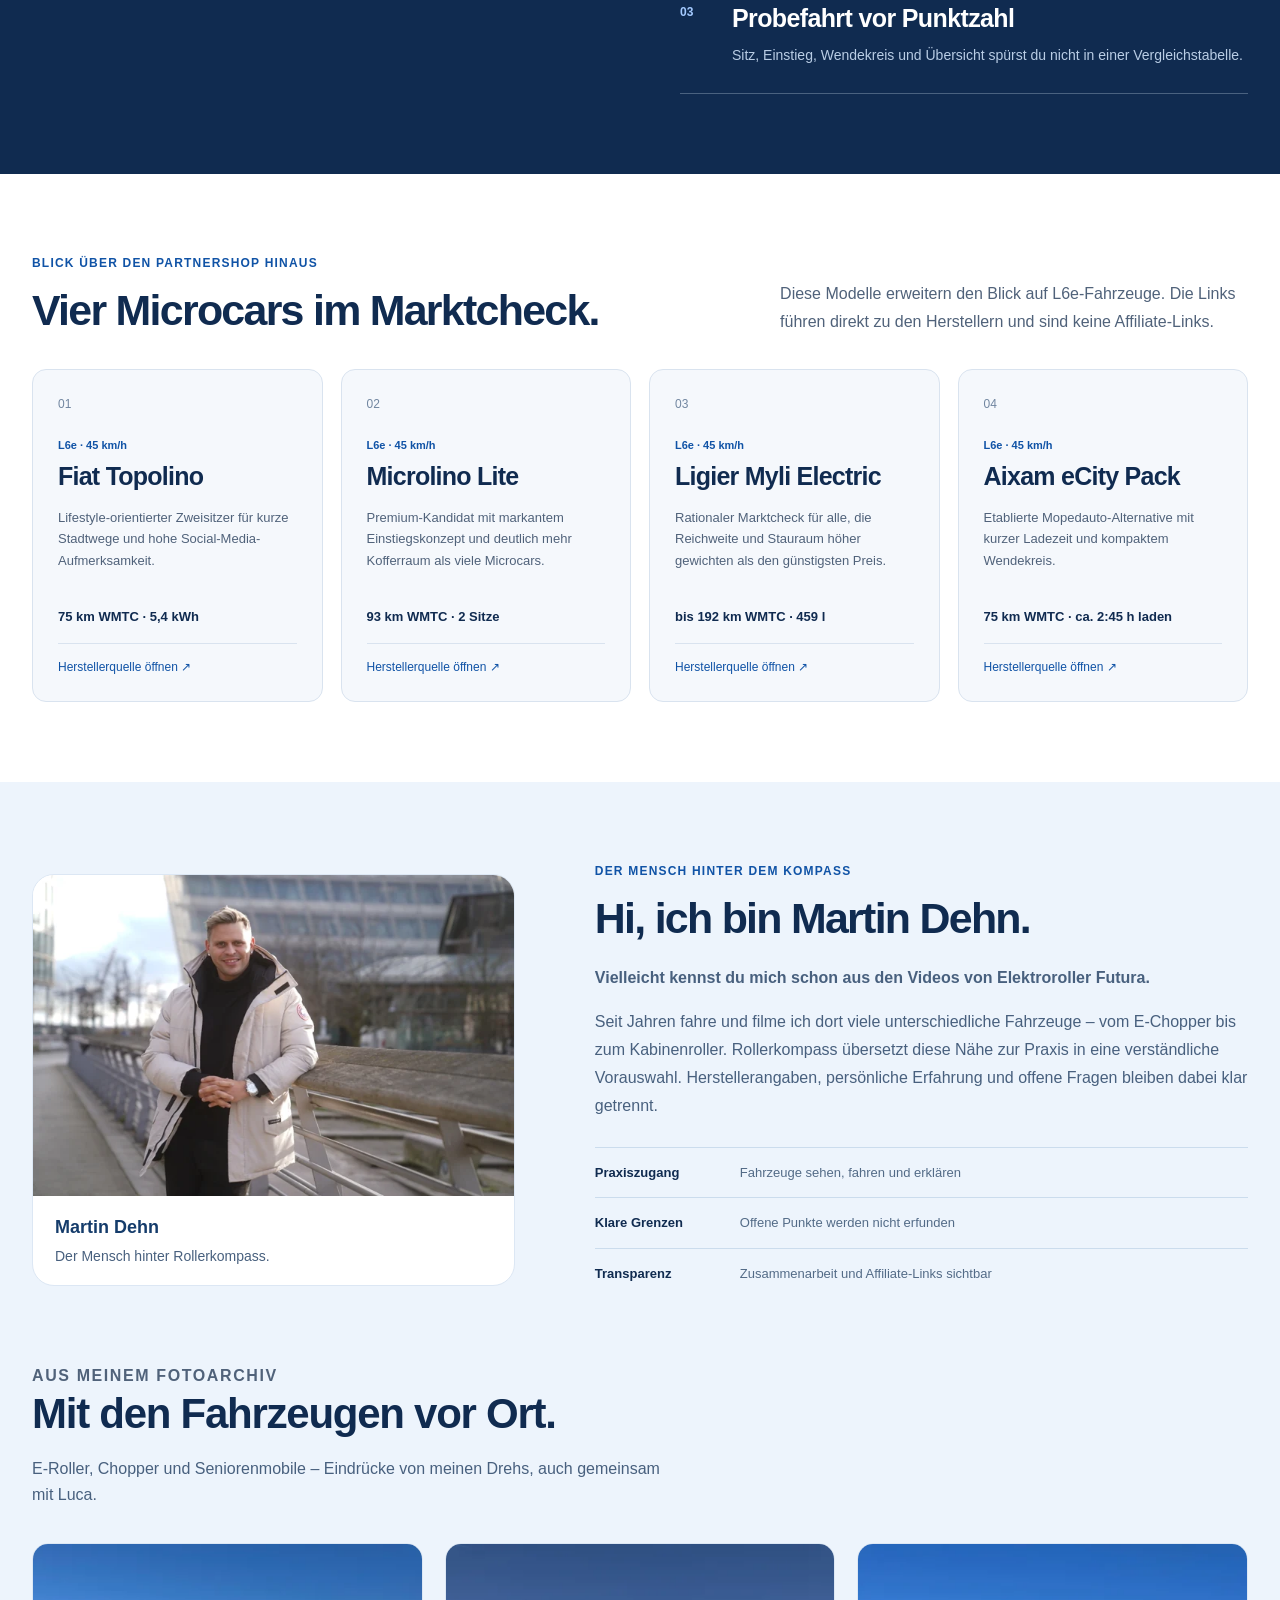
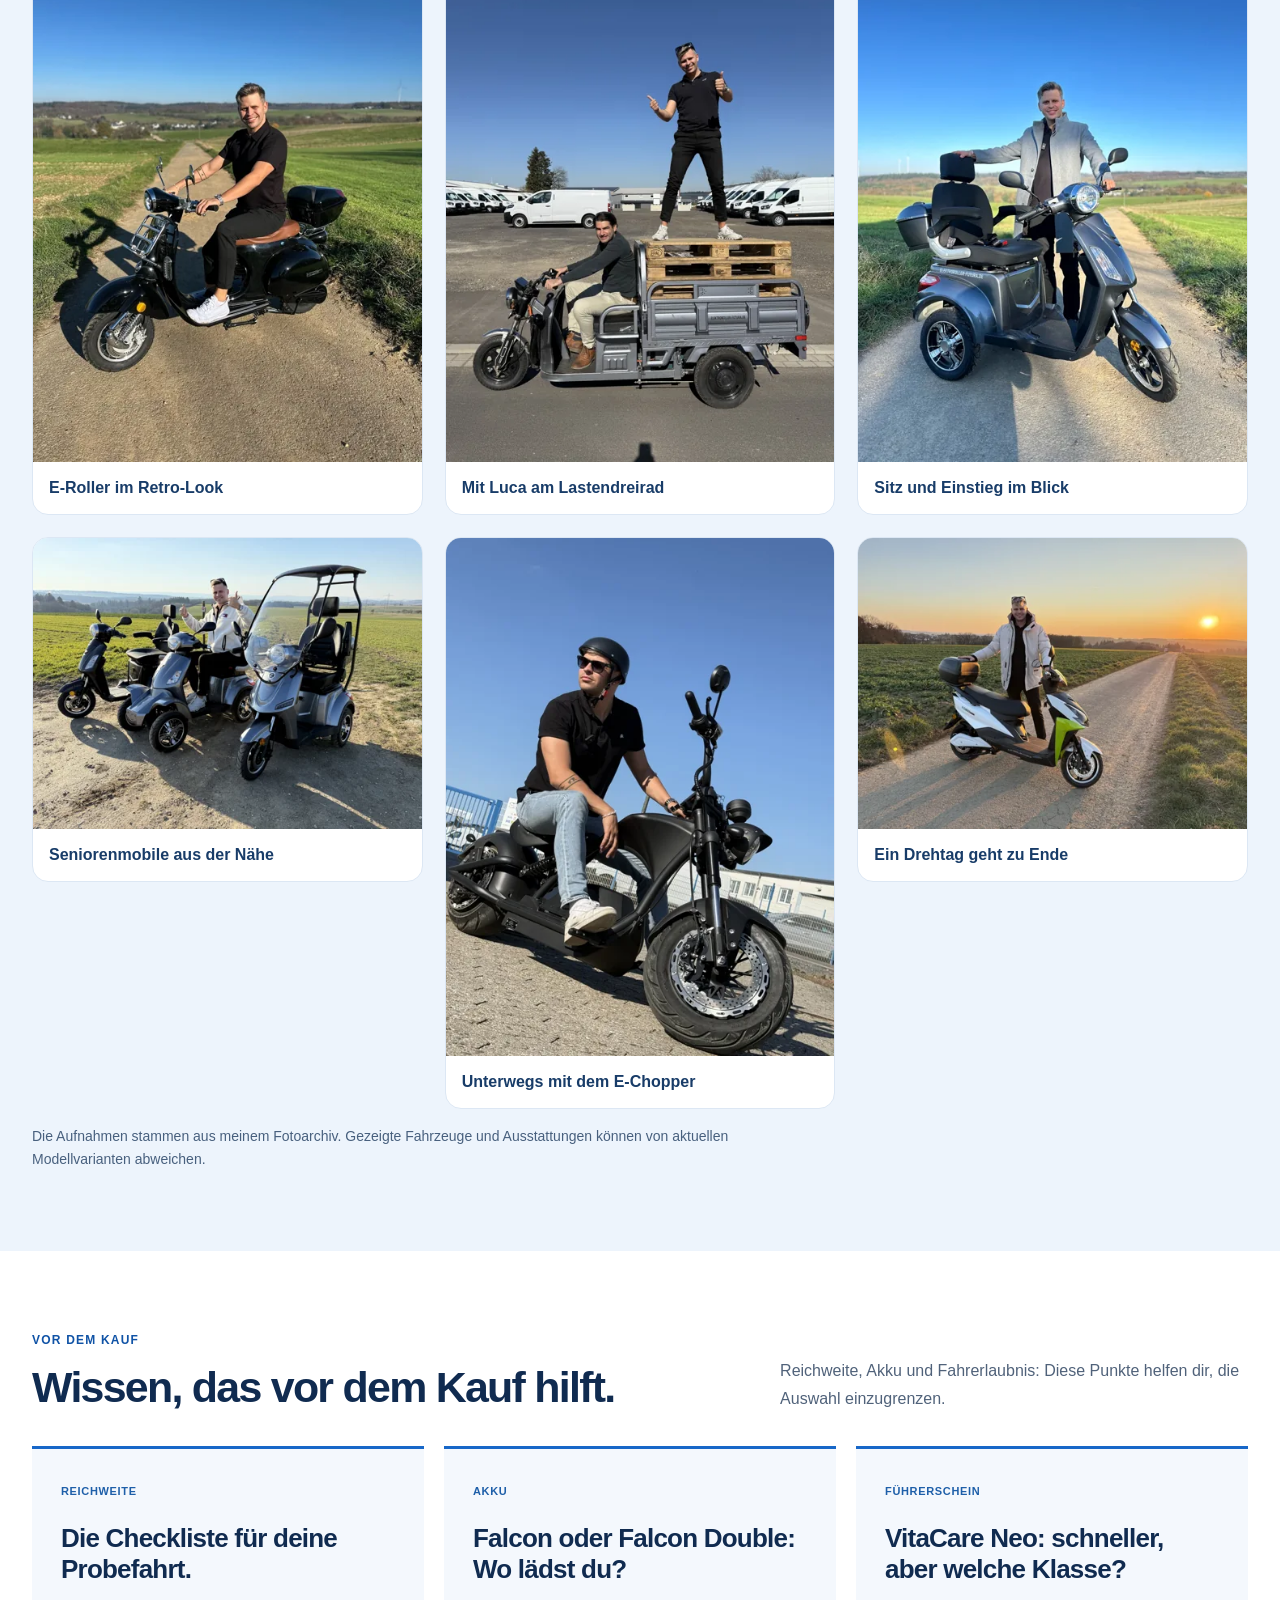
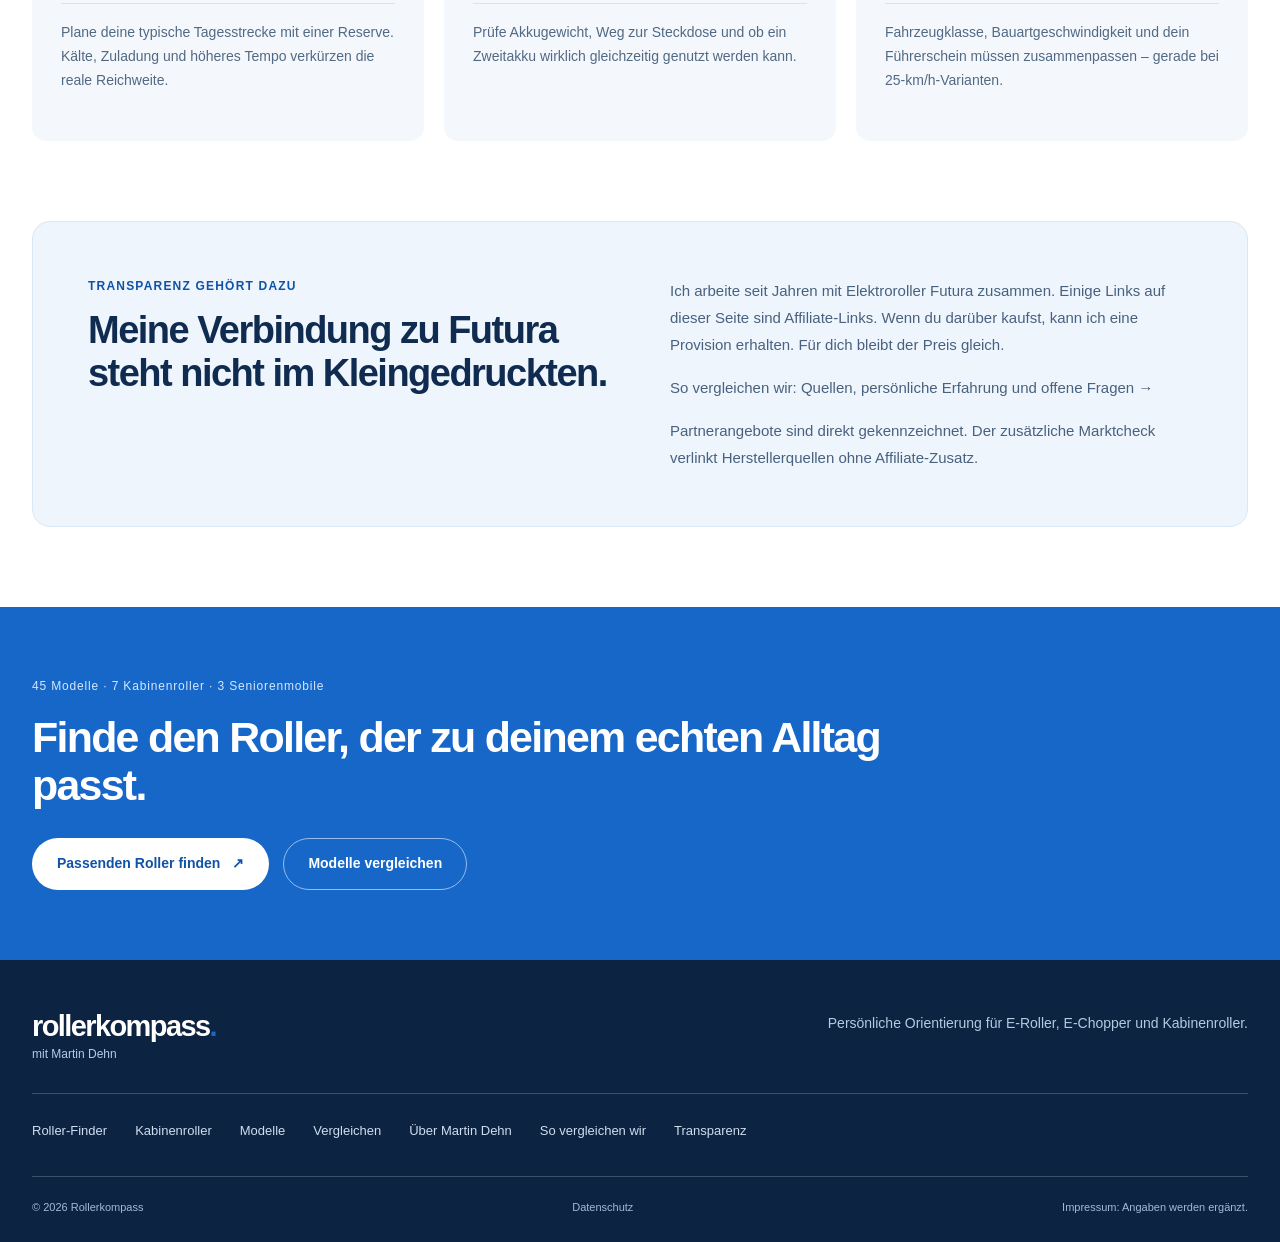
==== commit e36a498e: "Publish Rollerkompass privacy notice" ====
--- a/index.html
+++ b/index.html
@@ -642,7 +642,7 @@
 <div class="footer-links"><a href="/roller-finder/" data-open-finder>Roller-Finder</a><a href="#kabinenroller">Kabinenroller</a><a href="#modelle">Modelle</a><a href="#vergleich">Vergleichen</a><a href="/ueber-martin-dehn/">Über Martin Dehn</a><a href="/so-vergleichen-wir/">So vergleichen wir</a><a href="#transparenz">Transparenz</a>
 </div>
 </div>
-<div class="shell footer-bottom"><span>© 2026 Rollerkompass</span><span>Impressum &amp; Datenschutz: Angaben werden ergänzt.</span>
+<div class="shell footer-bottom"><span>© 2026 Rollerkompass</span><a href="/datenschutz/">Datenschutz</a><span>Impressum: Angaben werden ergänzt.</span>
 </div>
 </footer>
 </main>
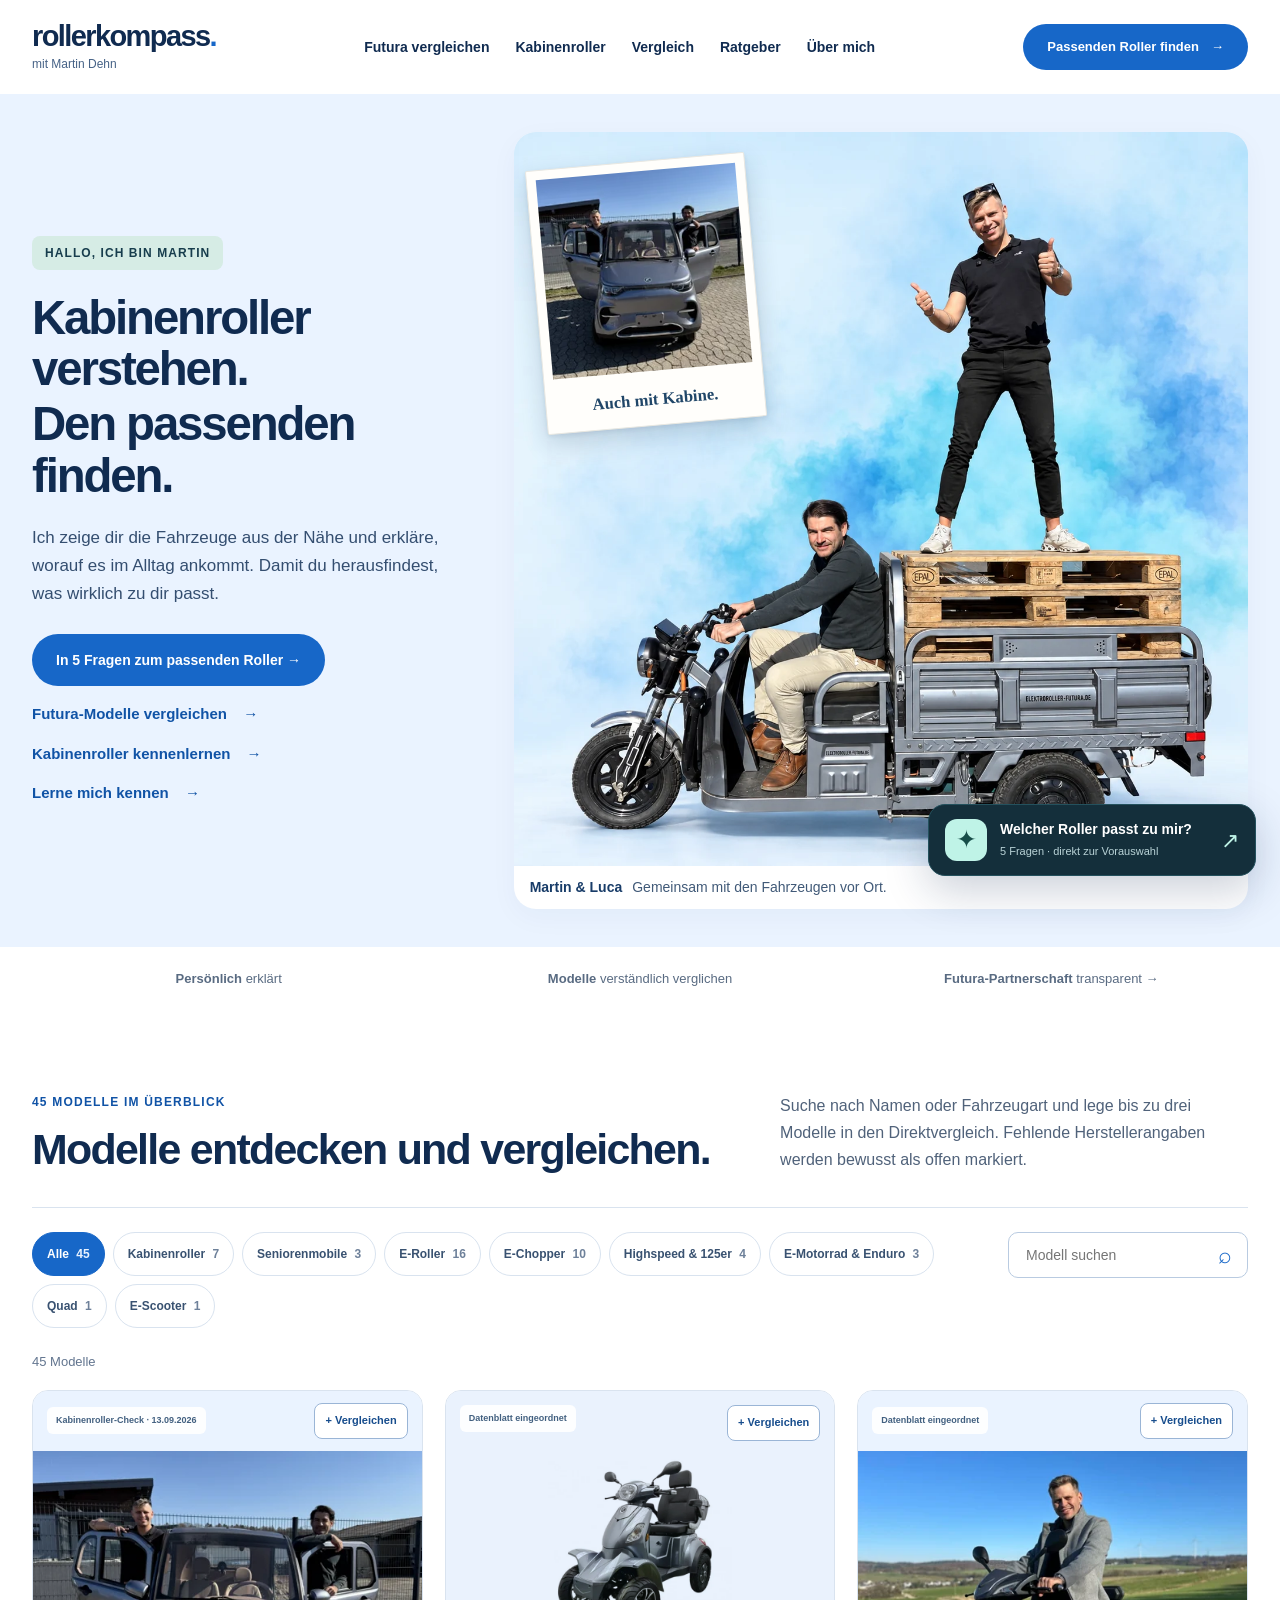
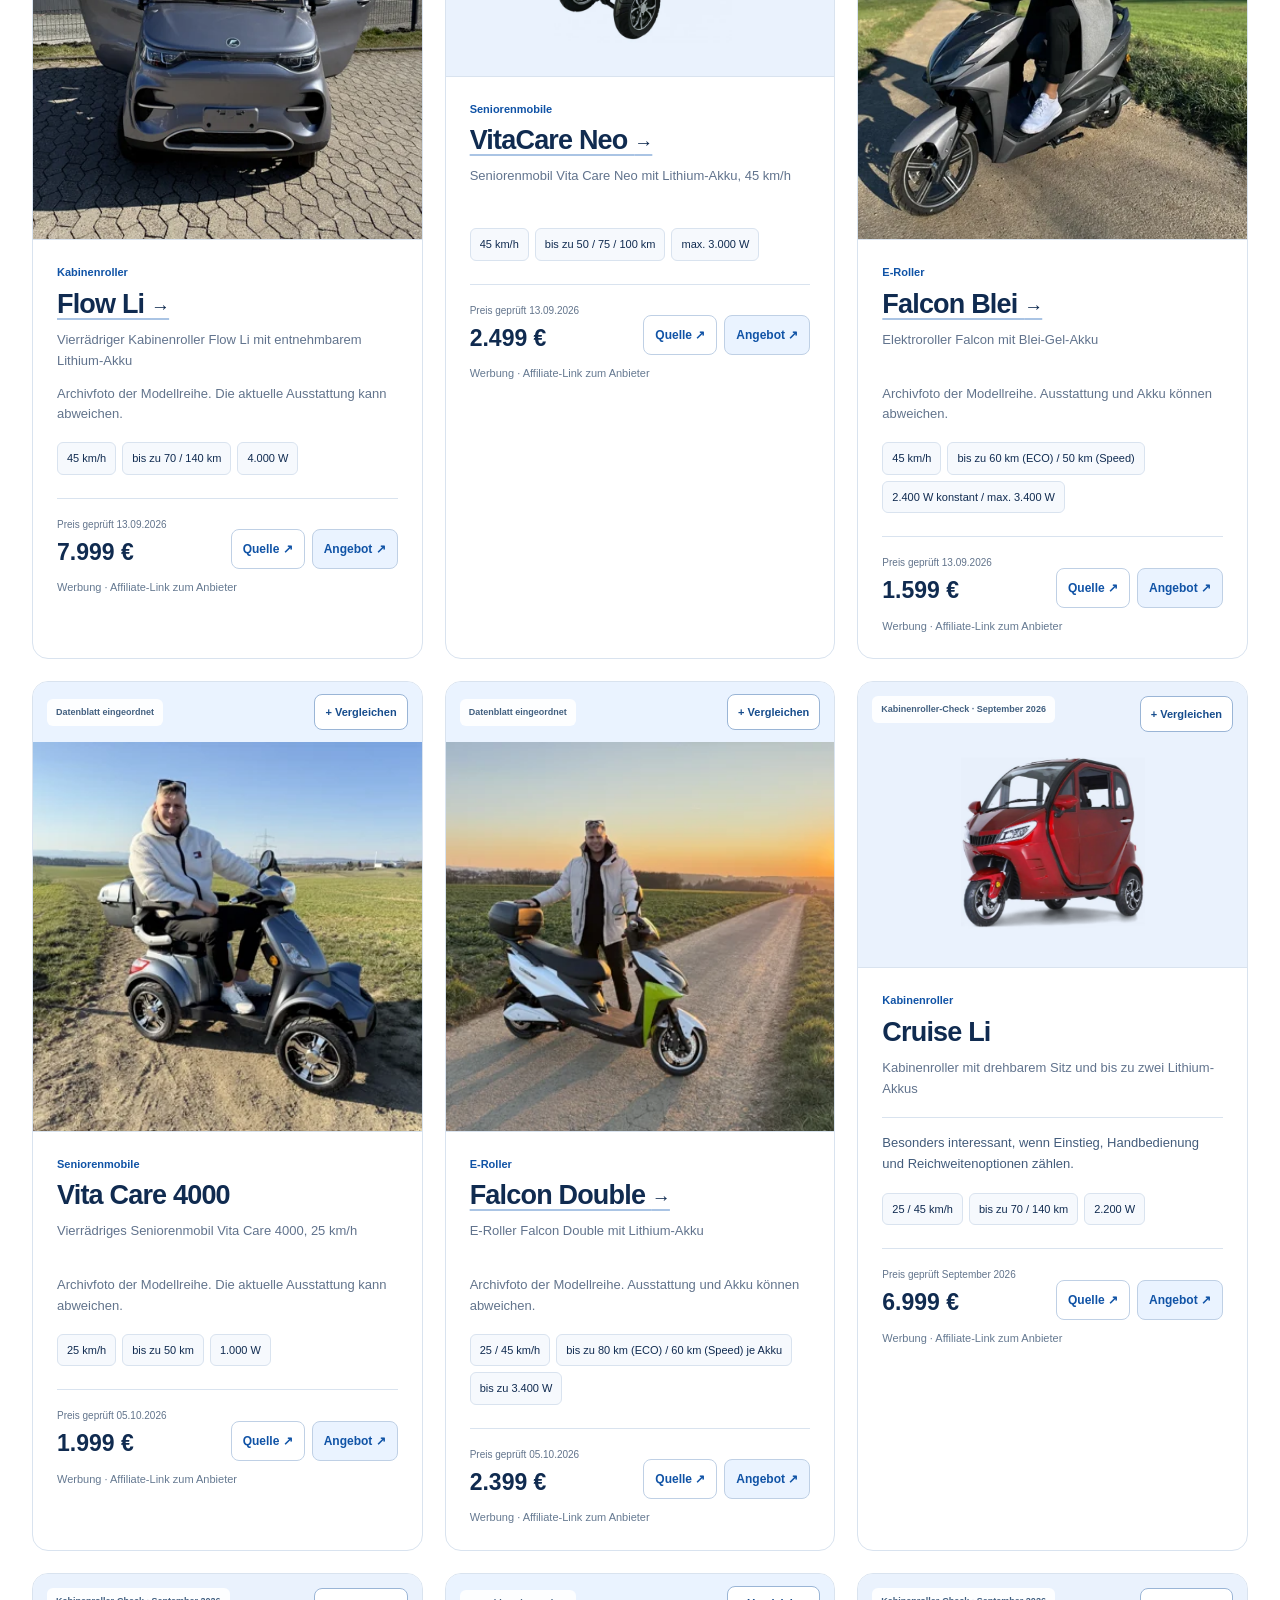
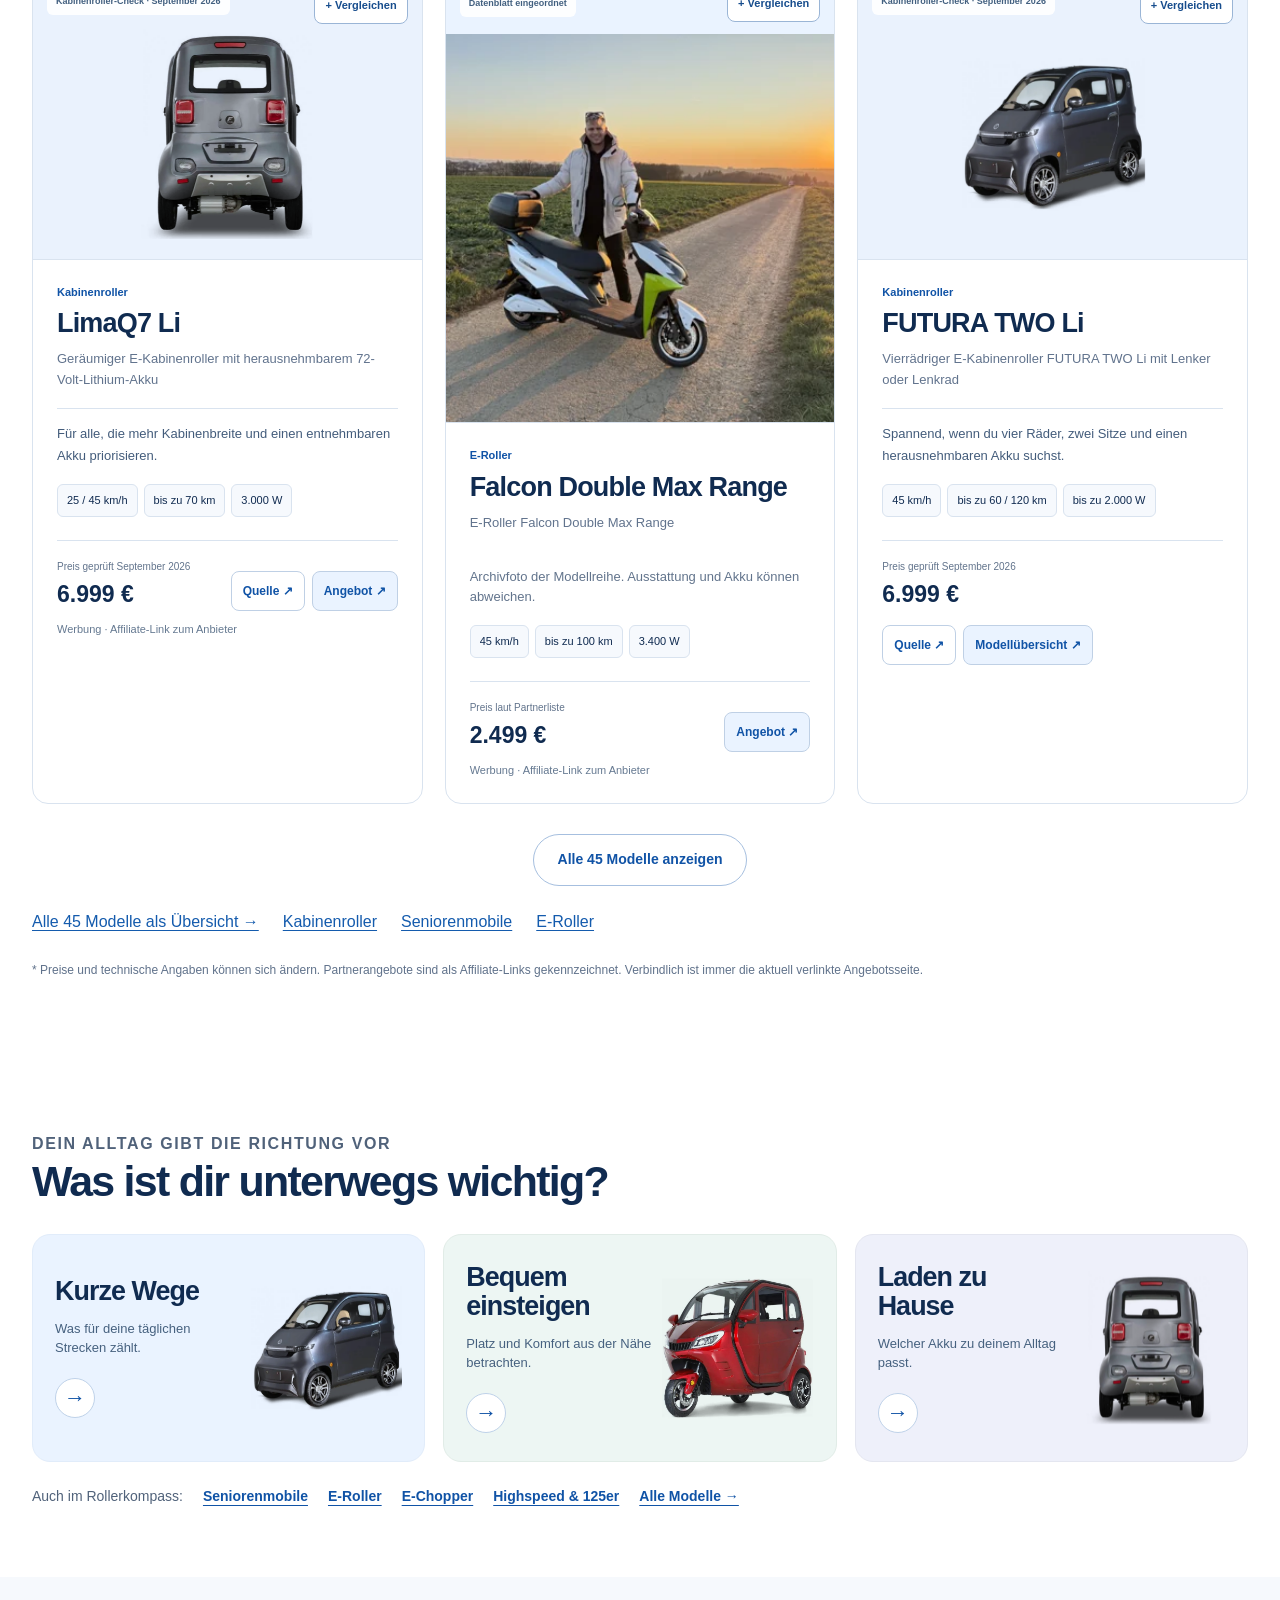
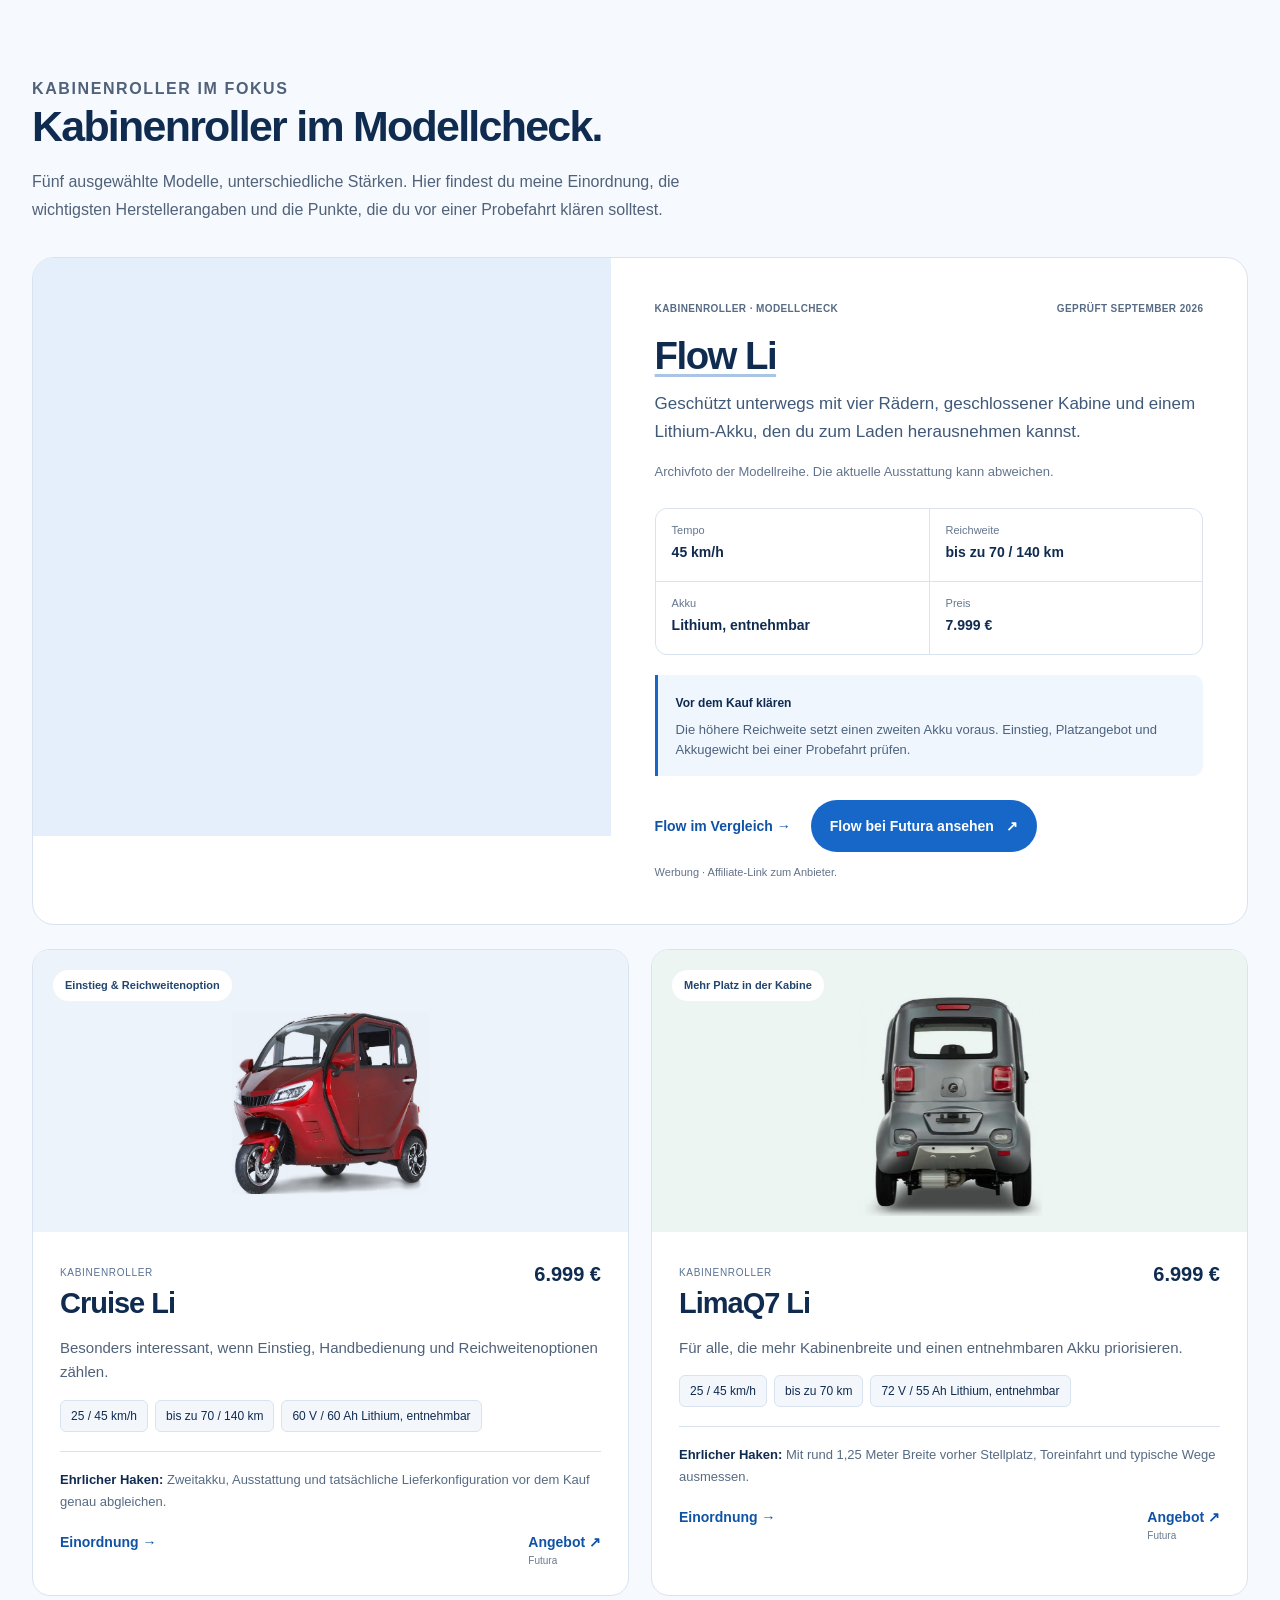
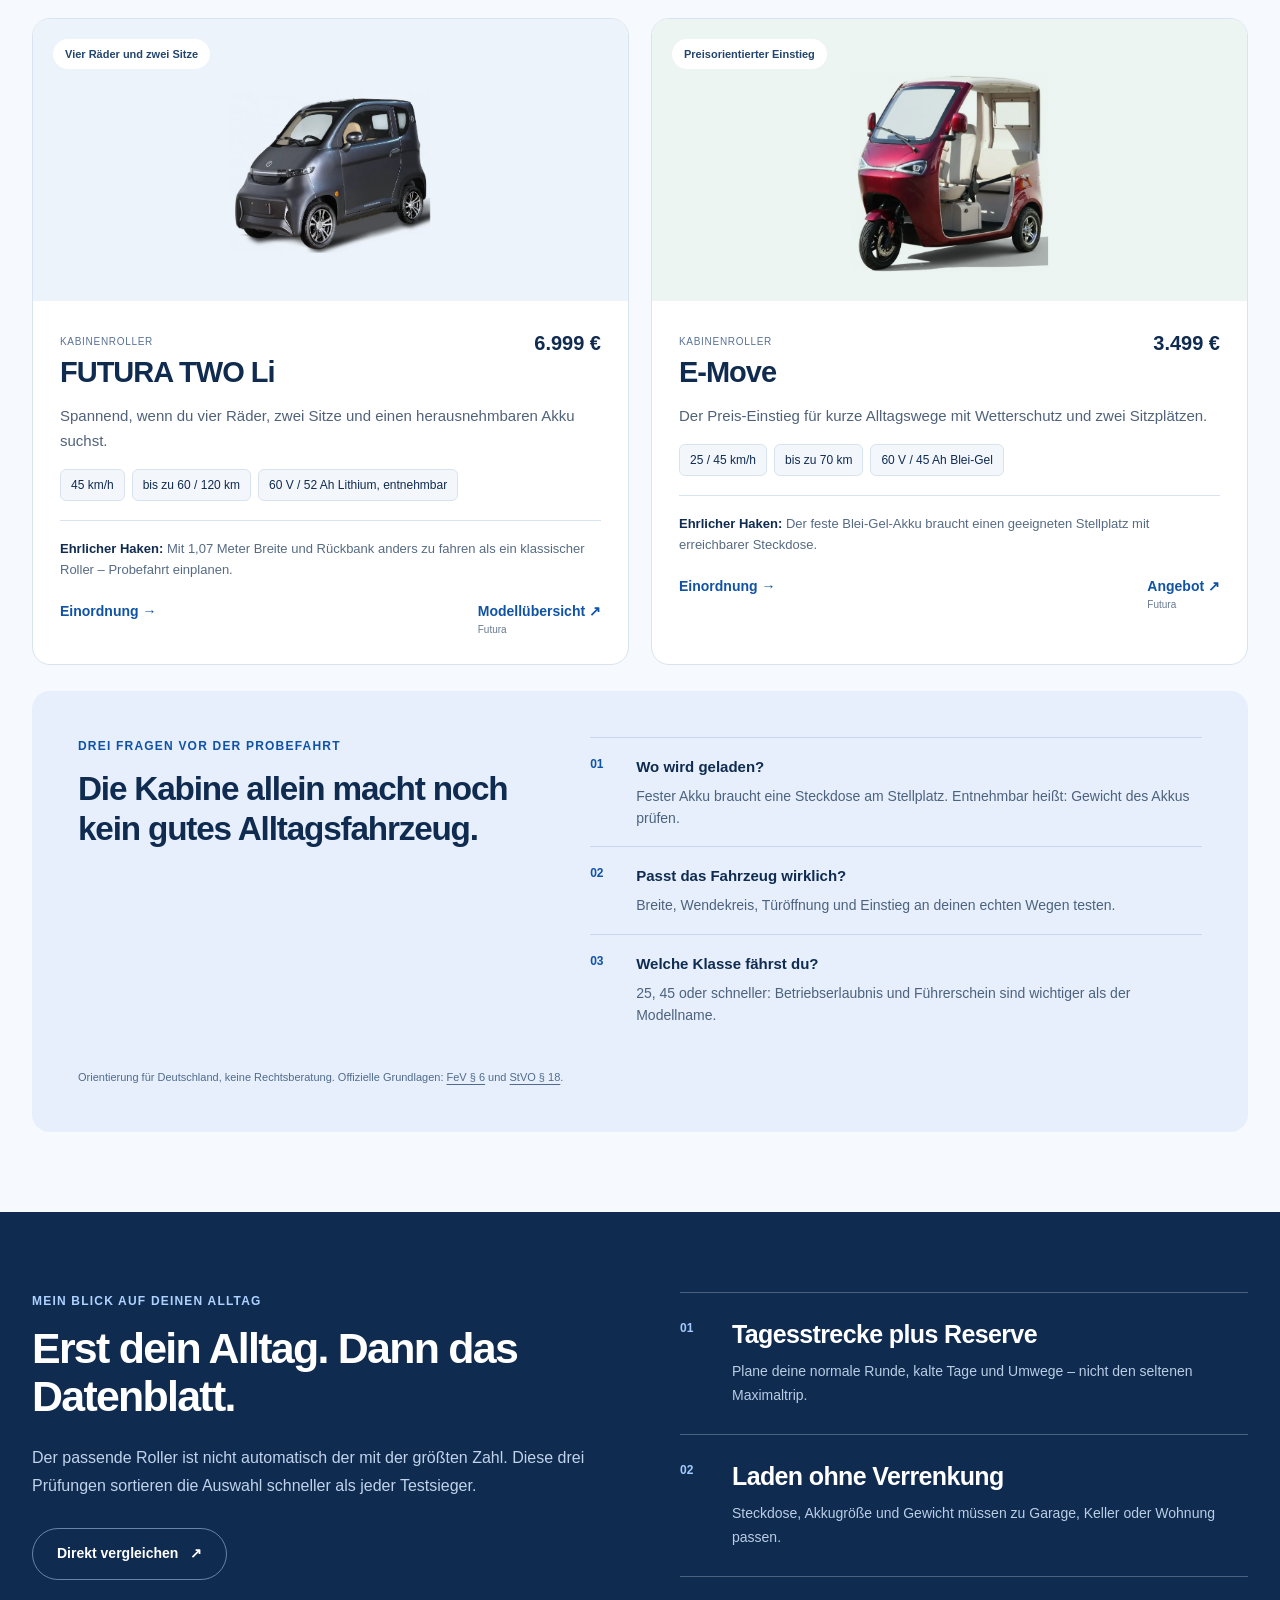
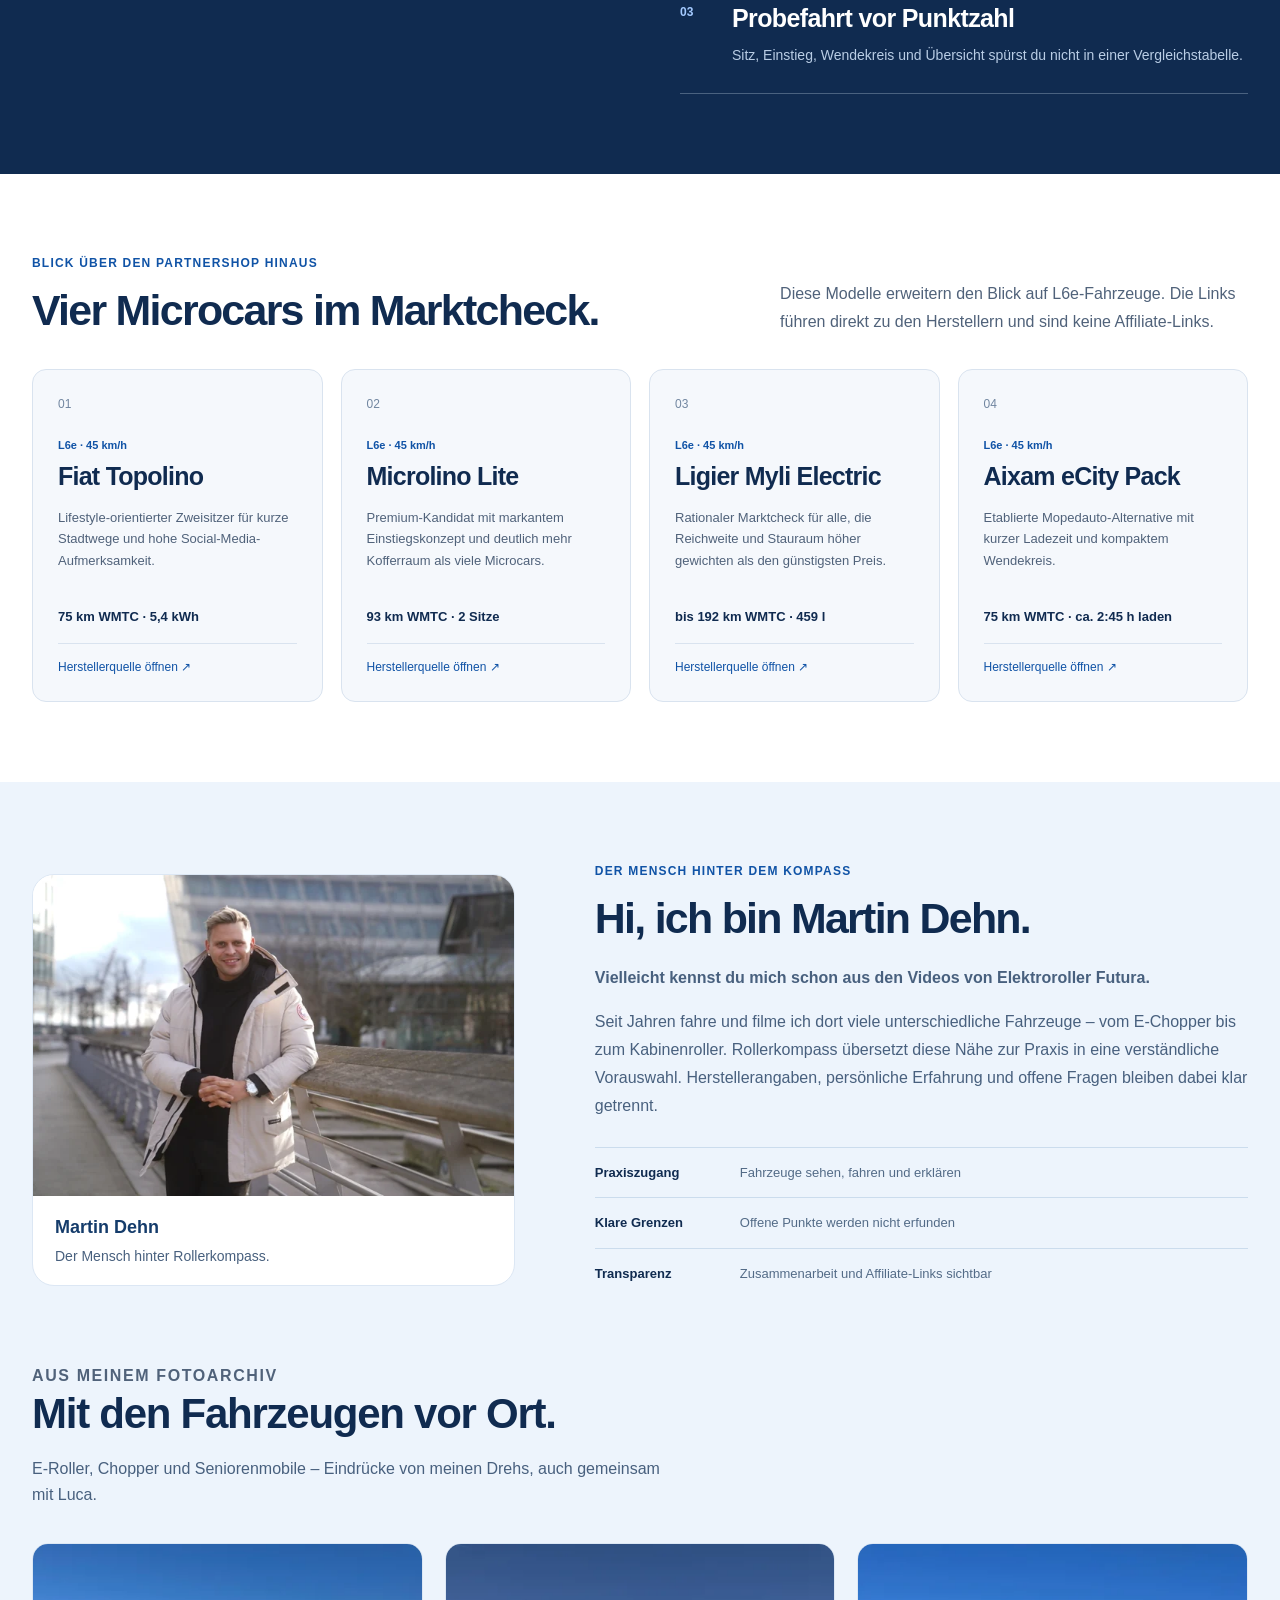
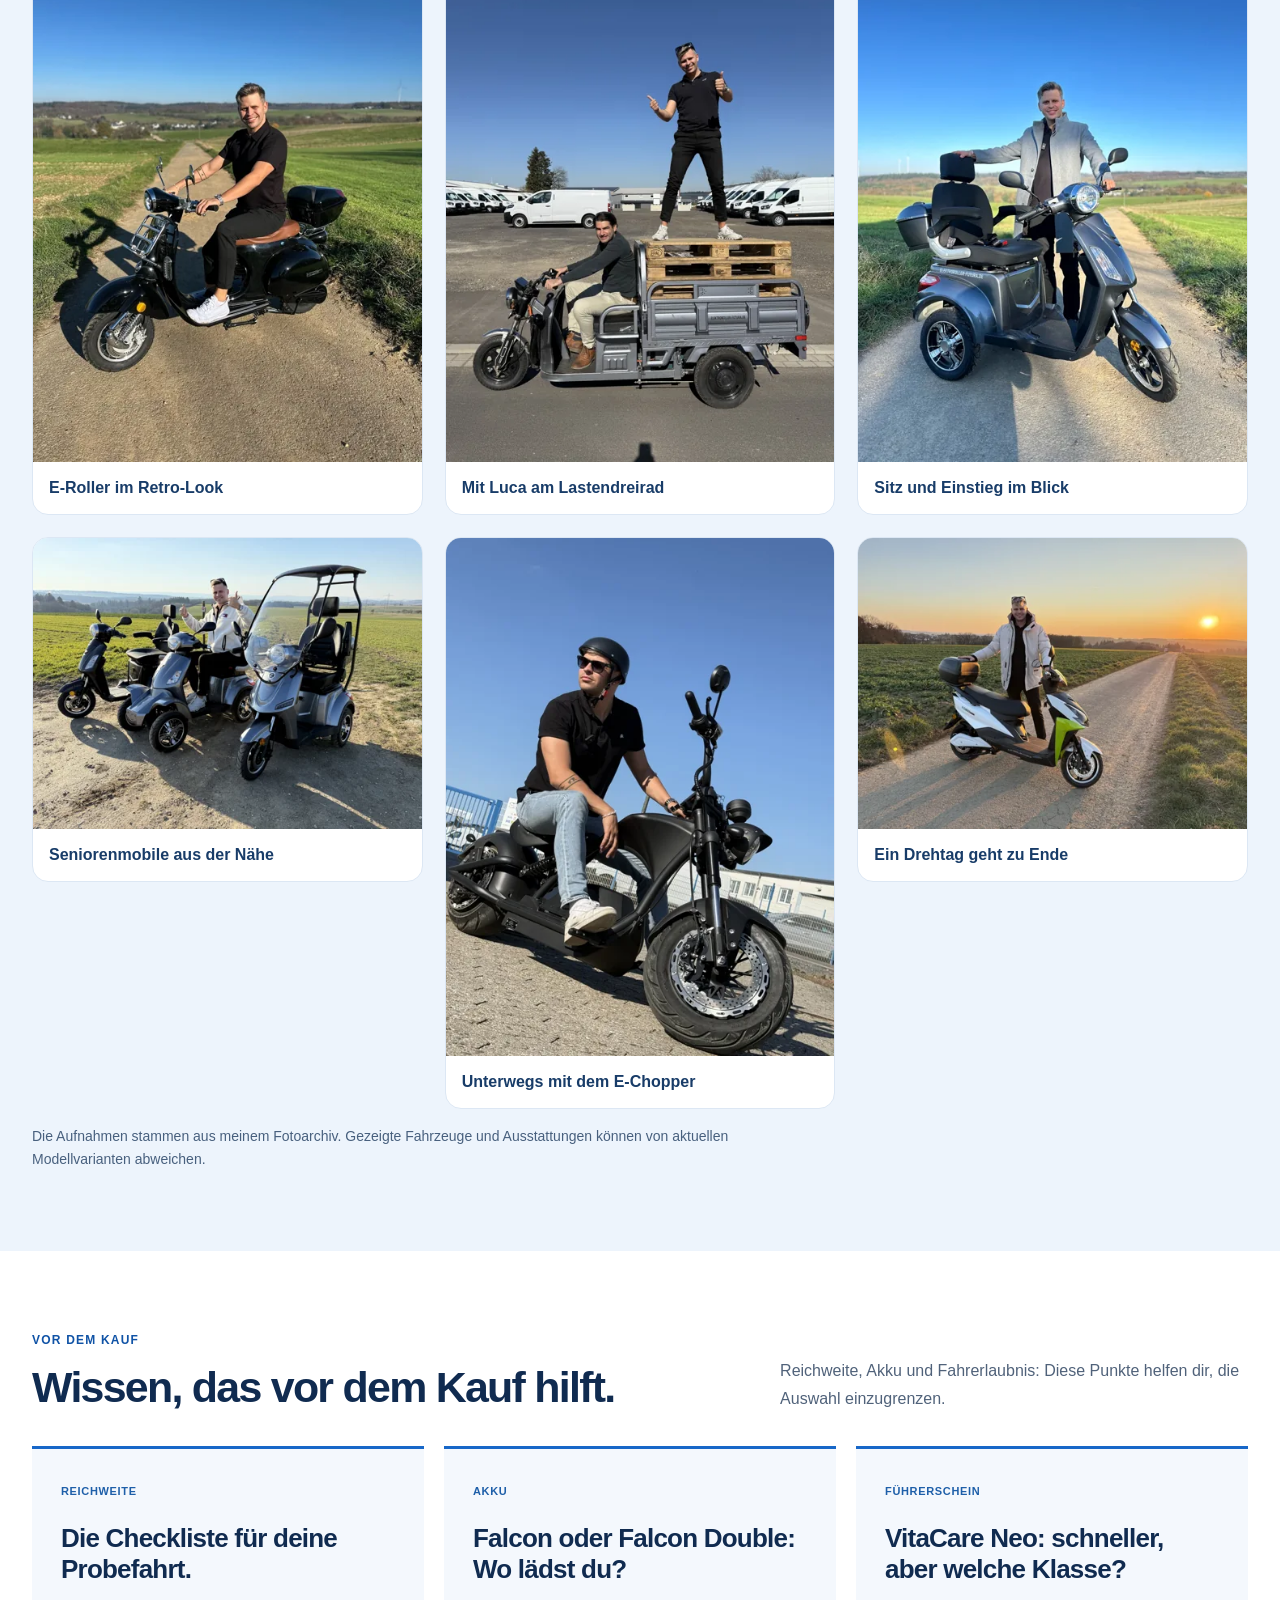
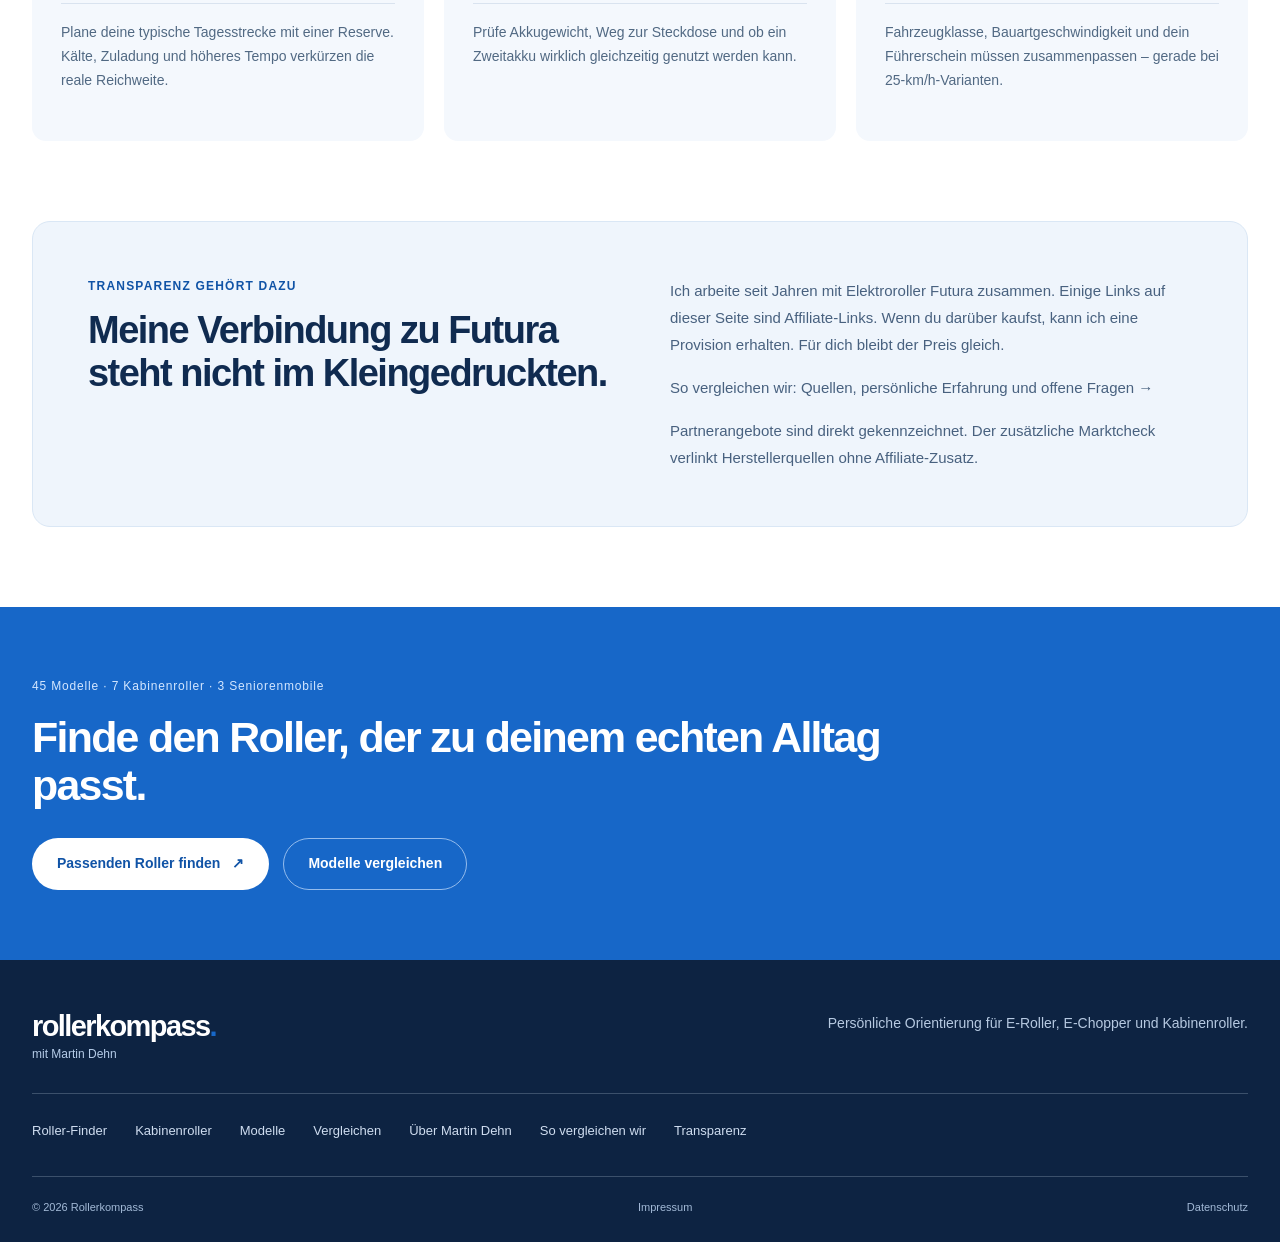
==== commit a6faa710: "Add Rollerkompass imprint and site links" ====
--- a/index.html
+++ b/index.html
@@ -642,7 +642,7 @@
 <div class="footer-links"><a href="/roller-finder/" data-open-finder>Roller-Finder</a><a href="#kabinenroller">Kabinenroller</a><a href="#modelle">Modelle</a><a href="#vergleich">Vergleichen</a><a href="/ueber-martin-dehn/">Über Martin Dehn</a><a href="/so-vergleichen-wir/">So vergleichen wir</a><a href="#transparenz">Transparenz</a>
 </div>
 </div>
-<div class="shell footer-bottom"><span>© 2026 Rollerkompass</span><a href="/datenschutz/">Datenschutz</a><span>Impressum: Angaben werden ergänzt.</span>
+<div class="shell footer-bottom"><span>© 2026 Rollerkompass</span><a href="/impressum/">Impressum</a><a href="/datenschutz/">Datenschutz</a>
 </div>
 </footer>
 </main>
